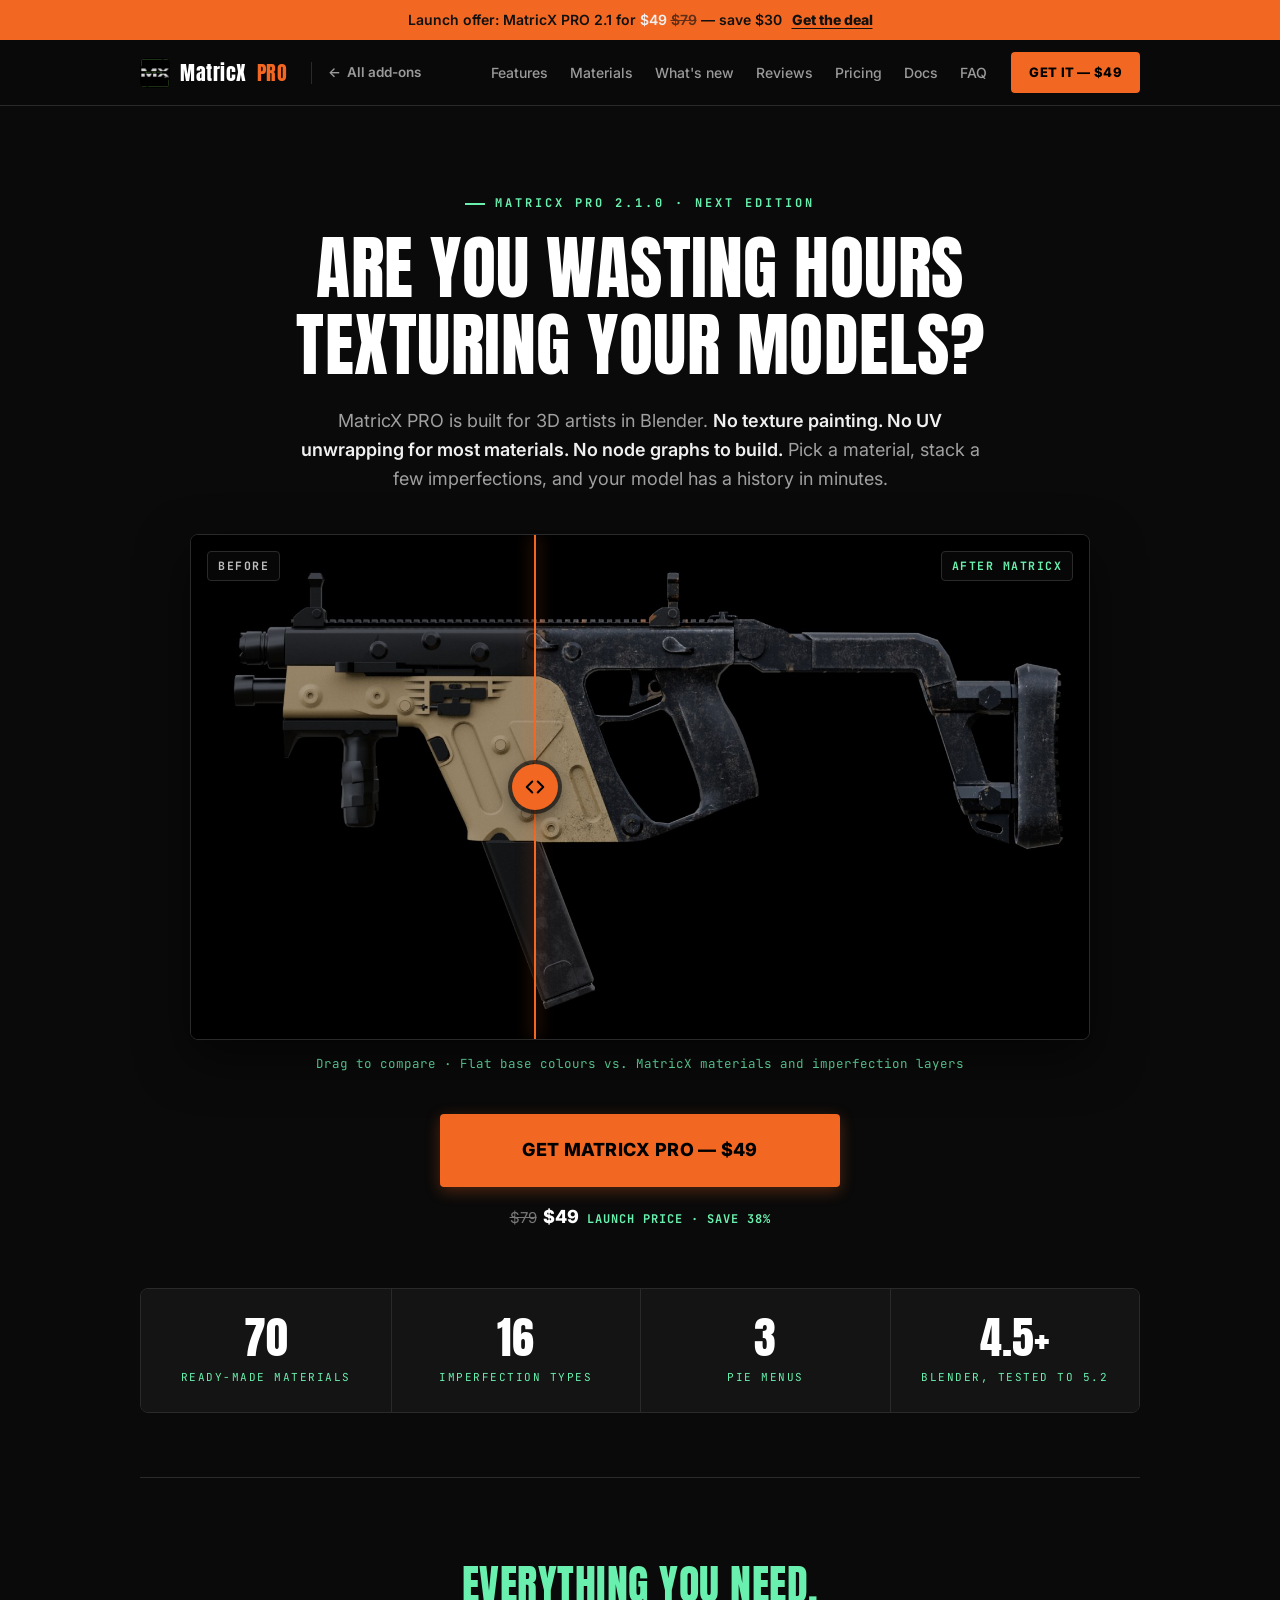
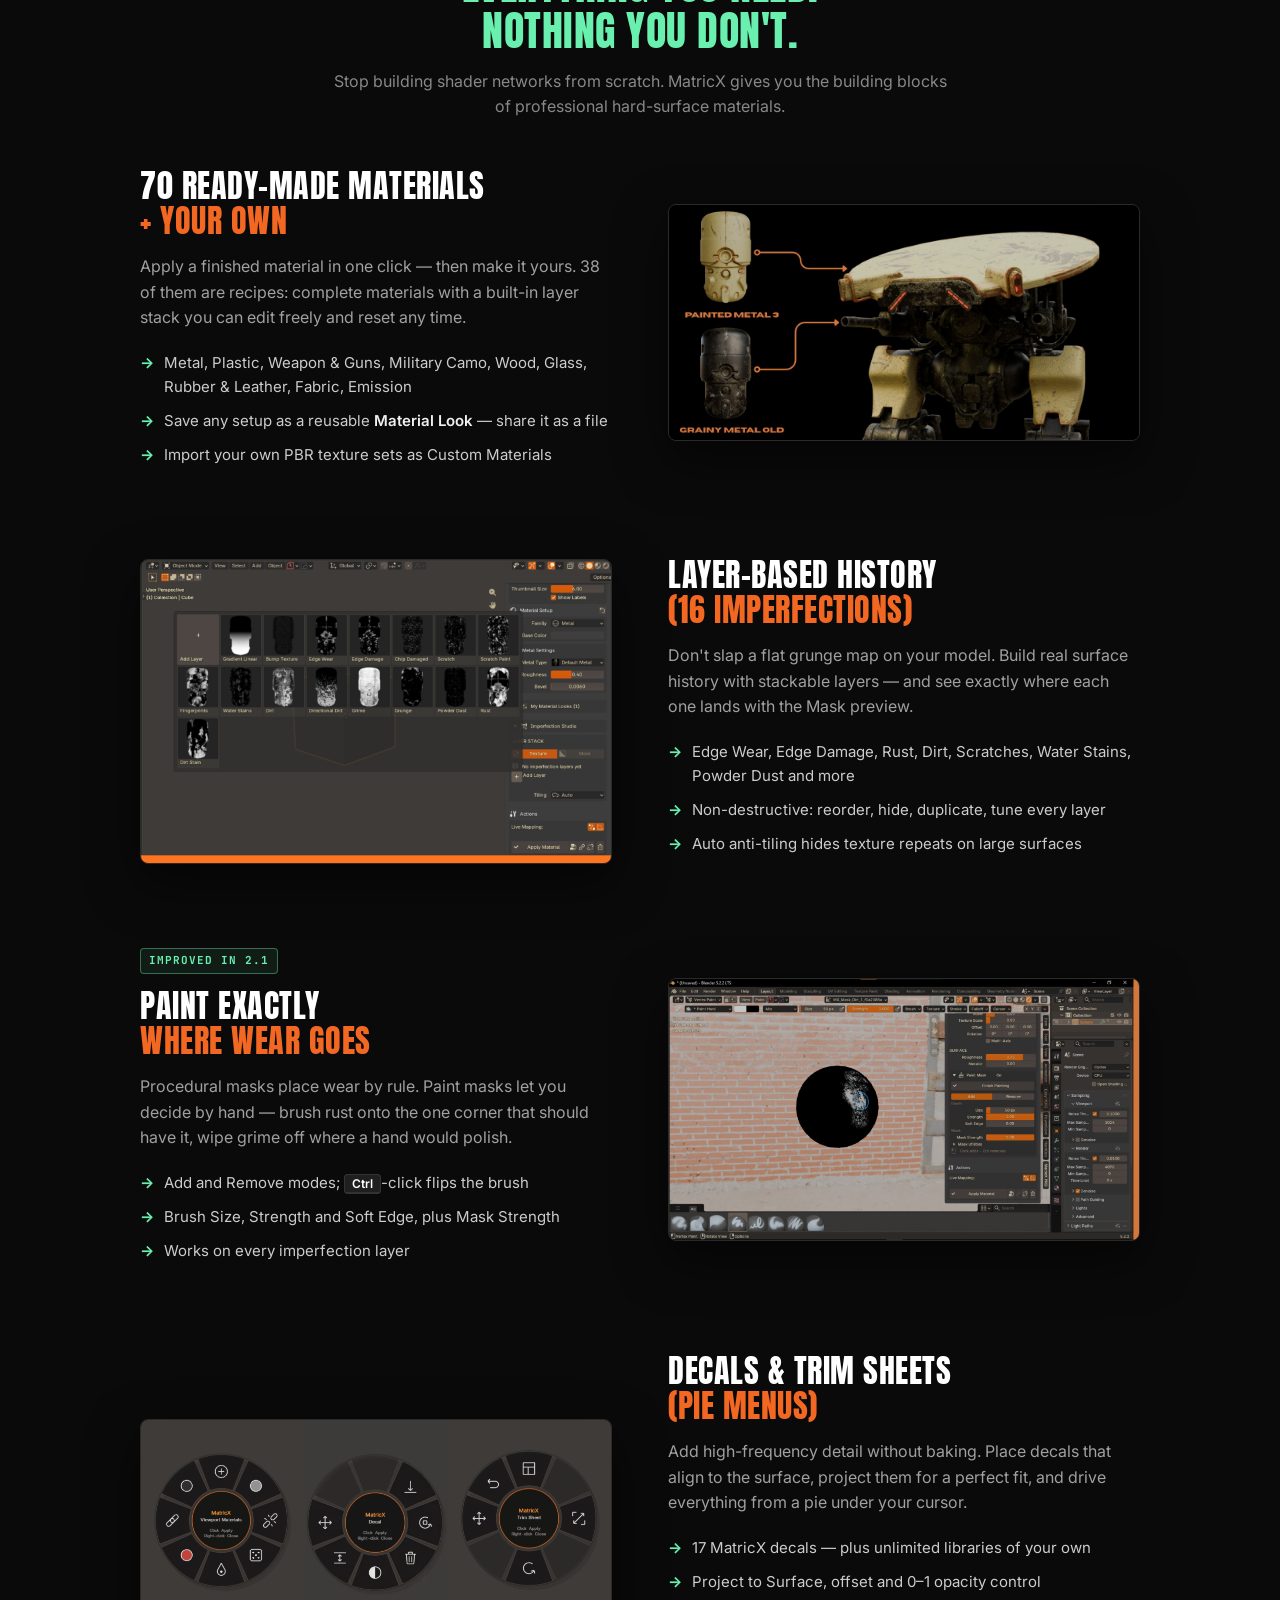
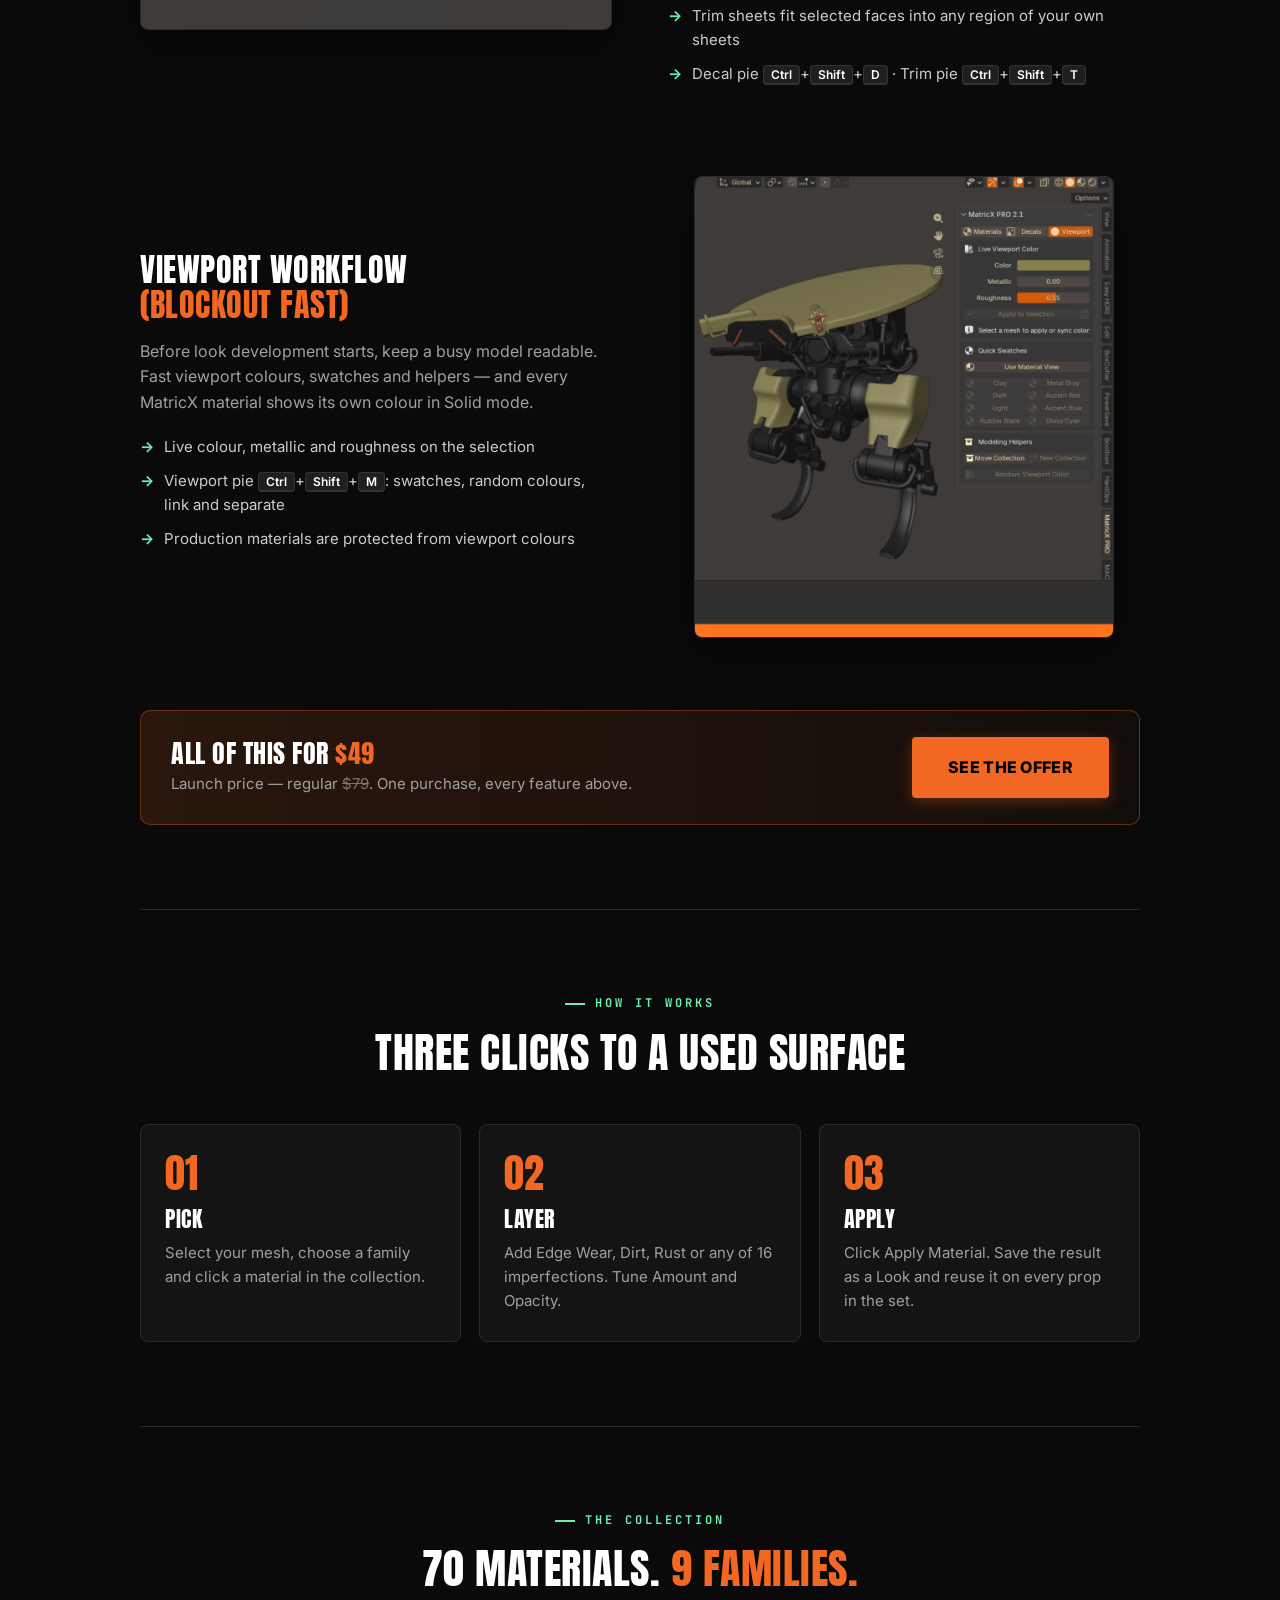
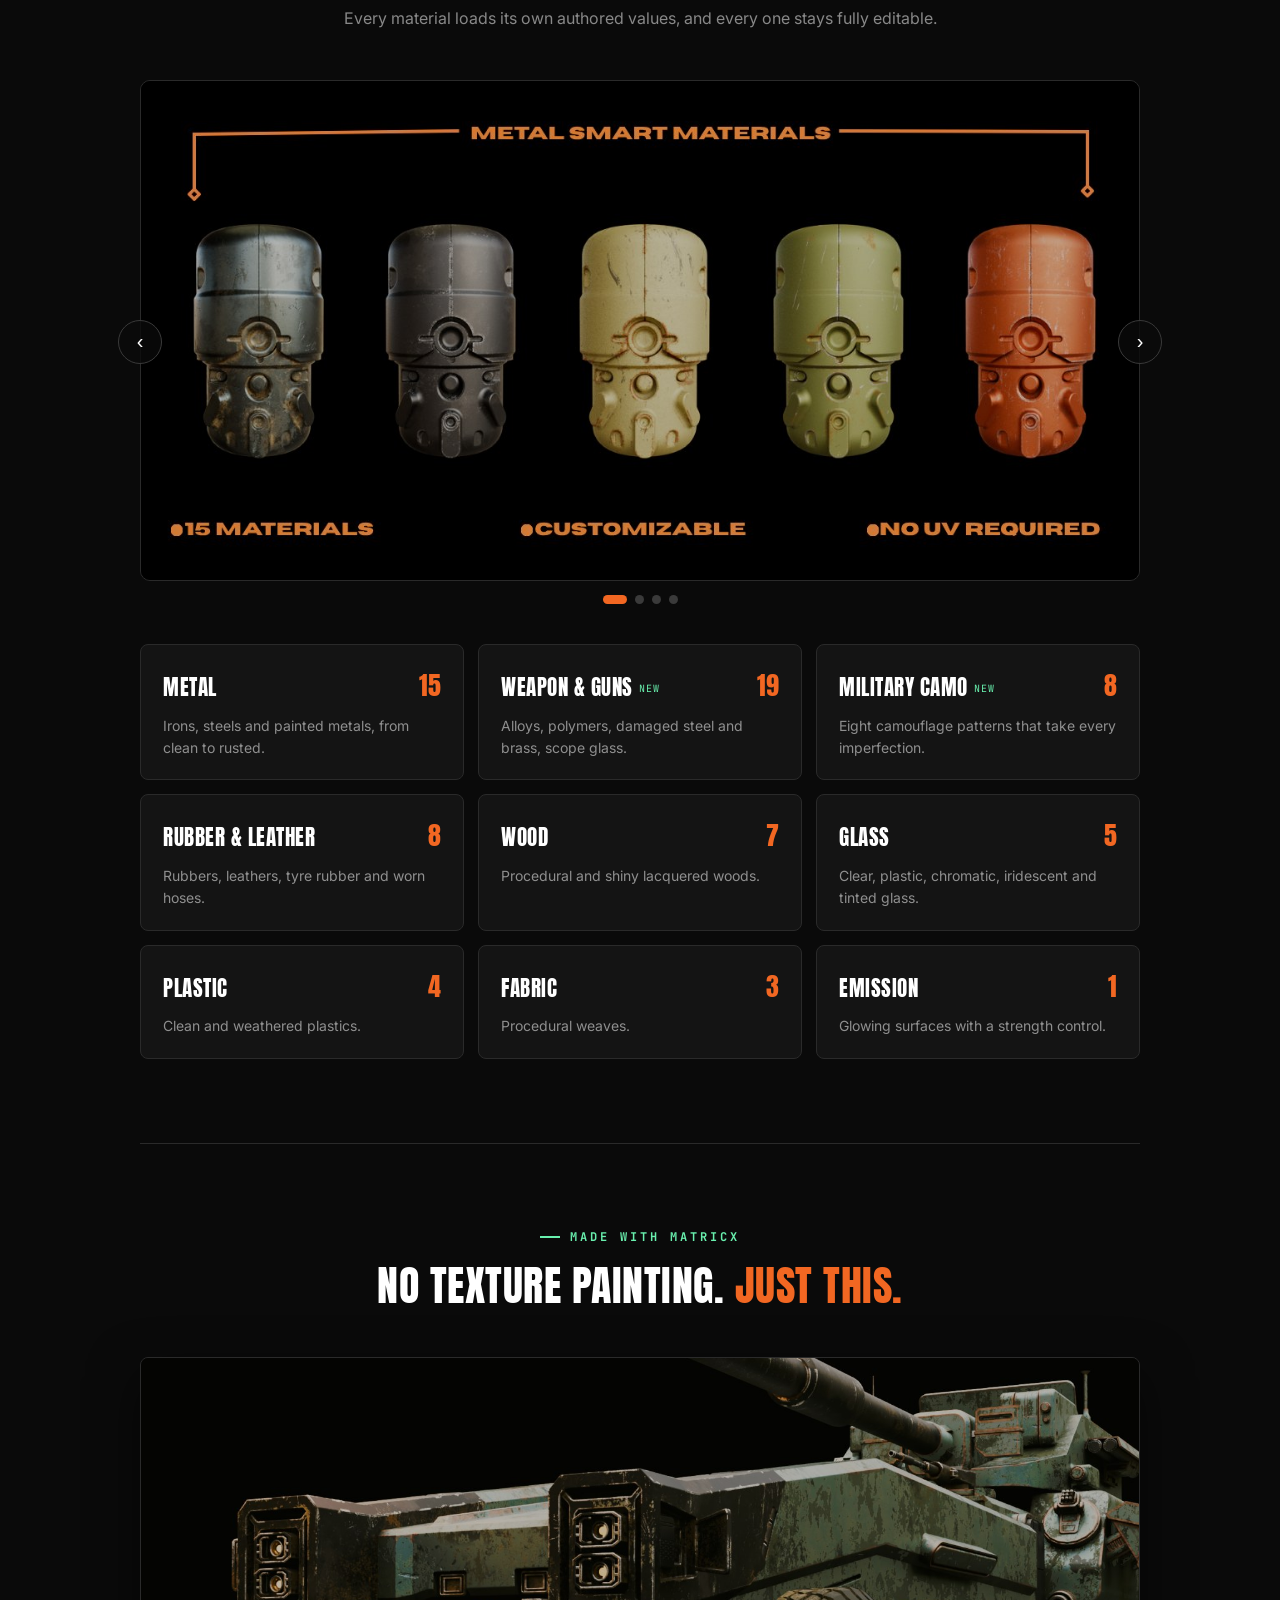
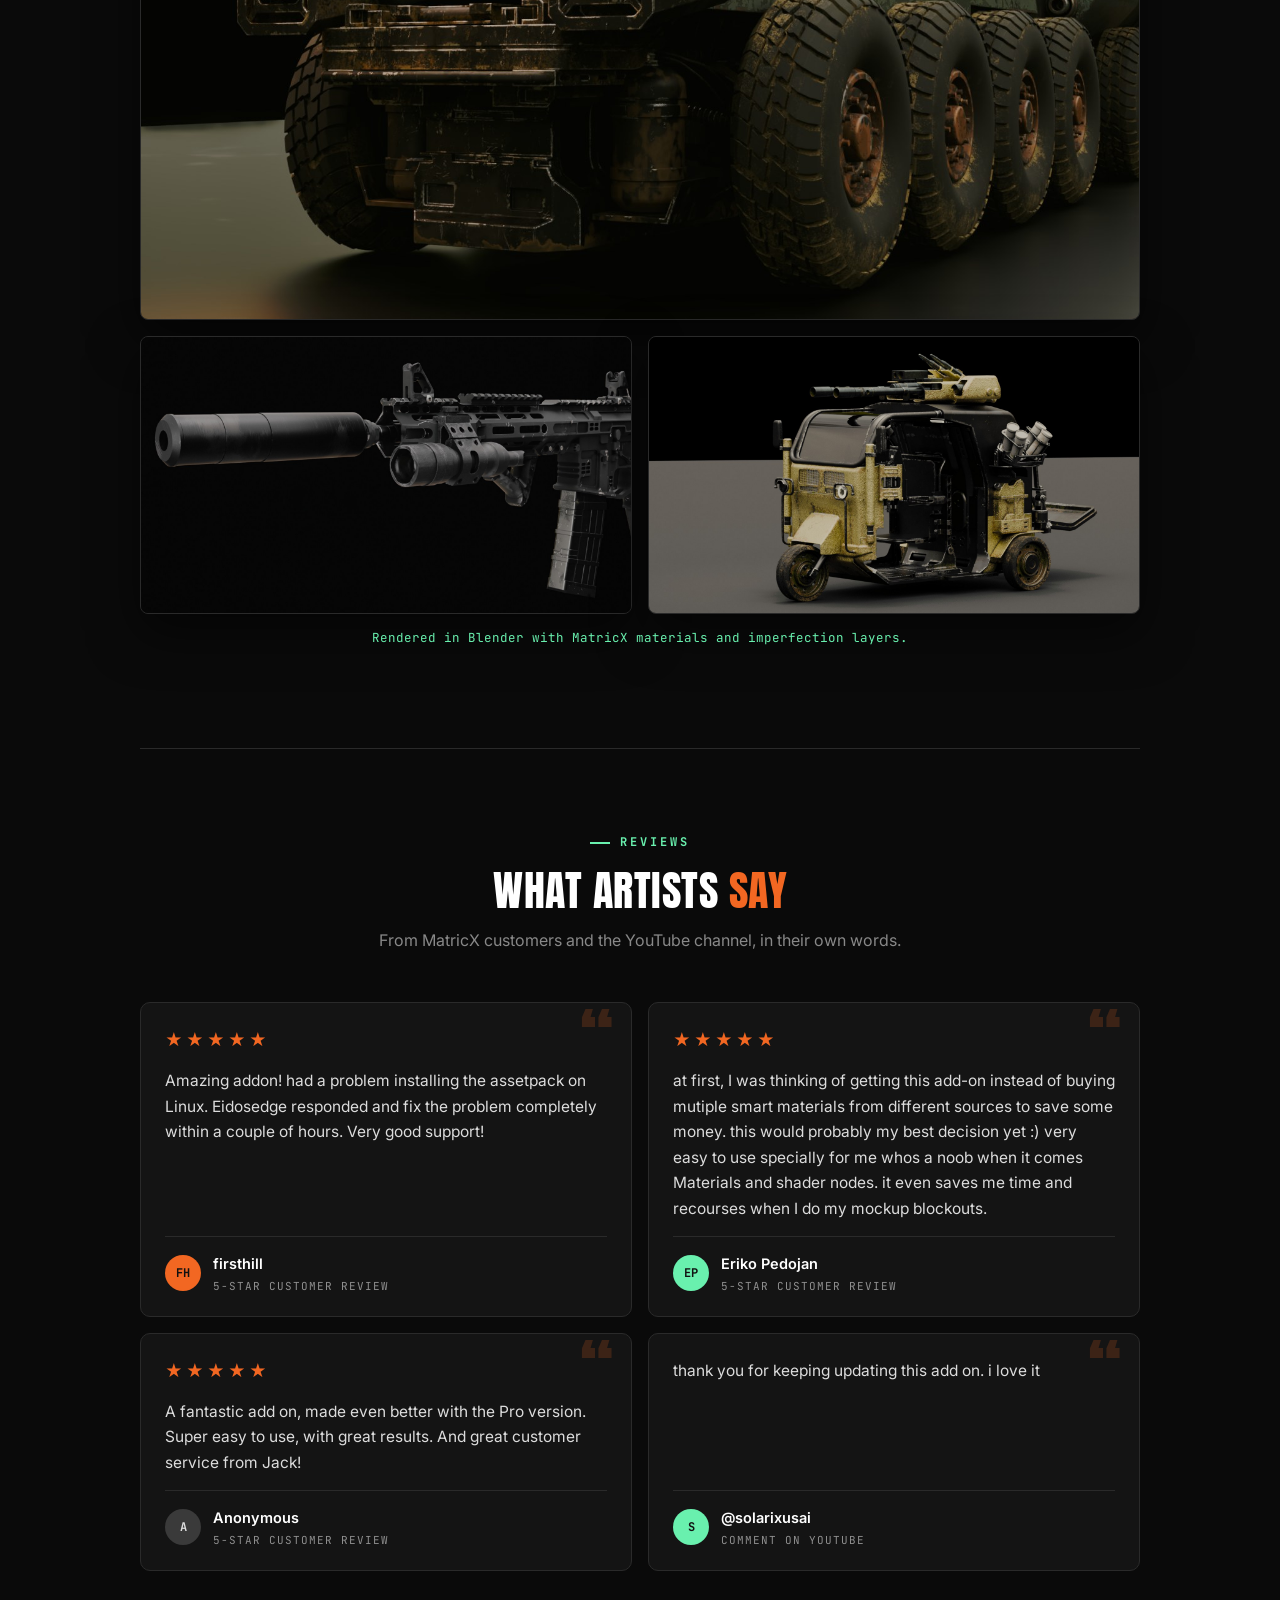
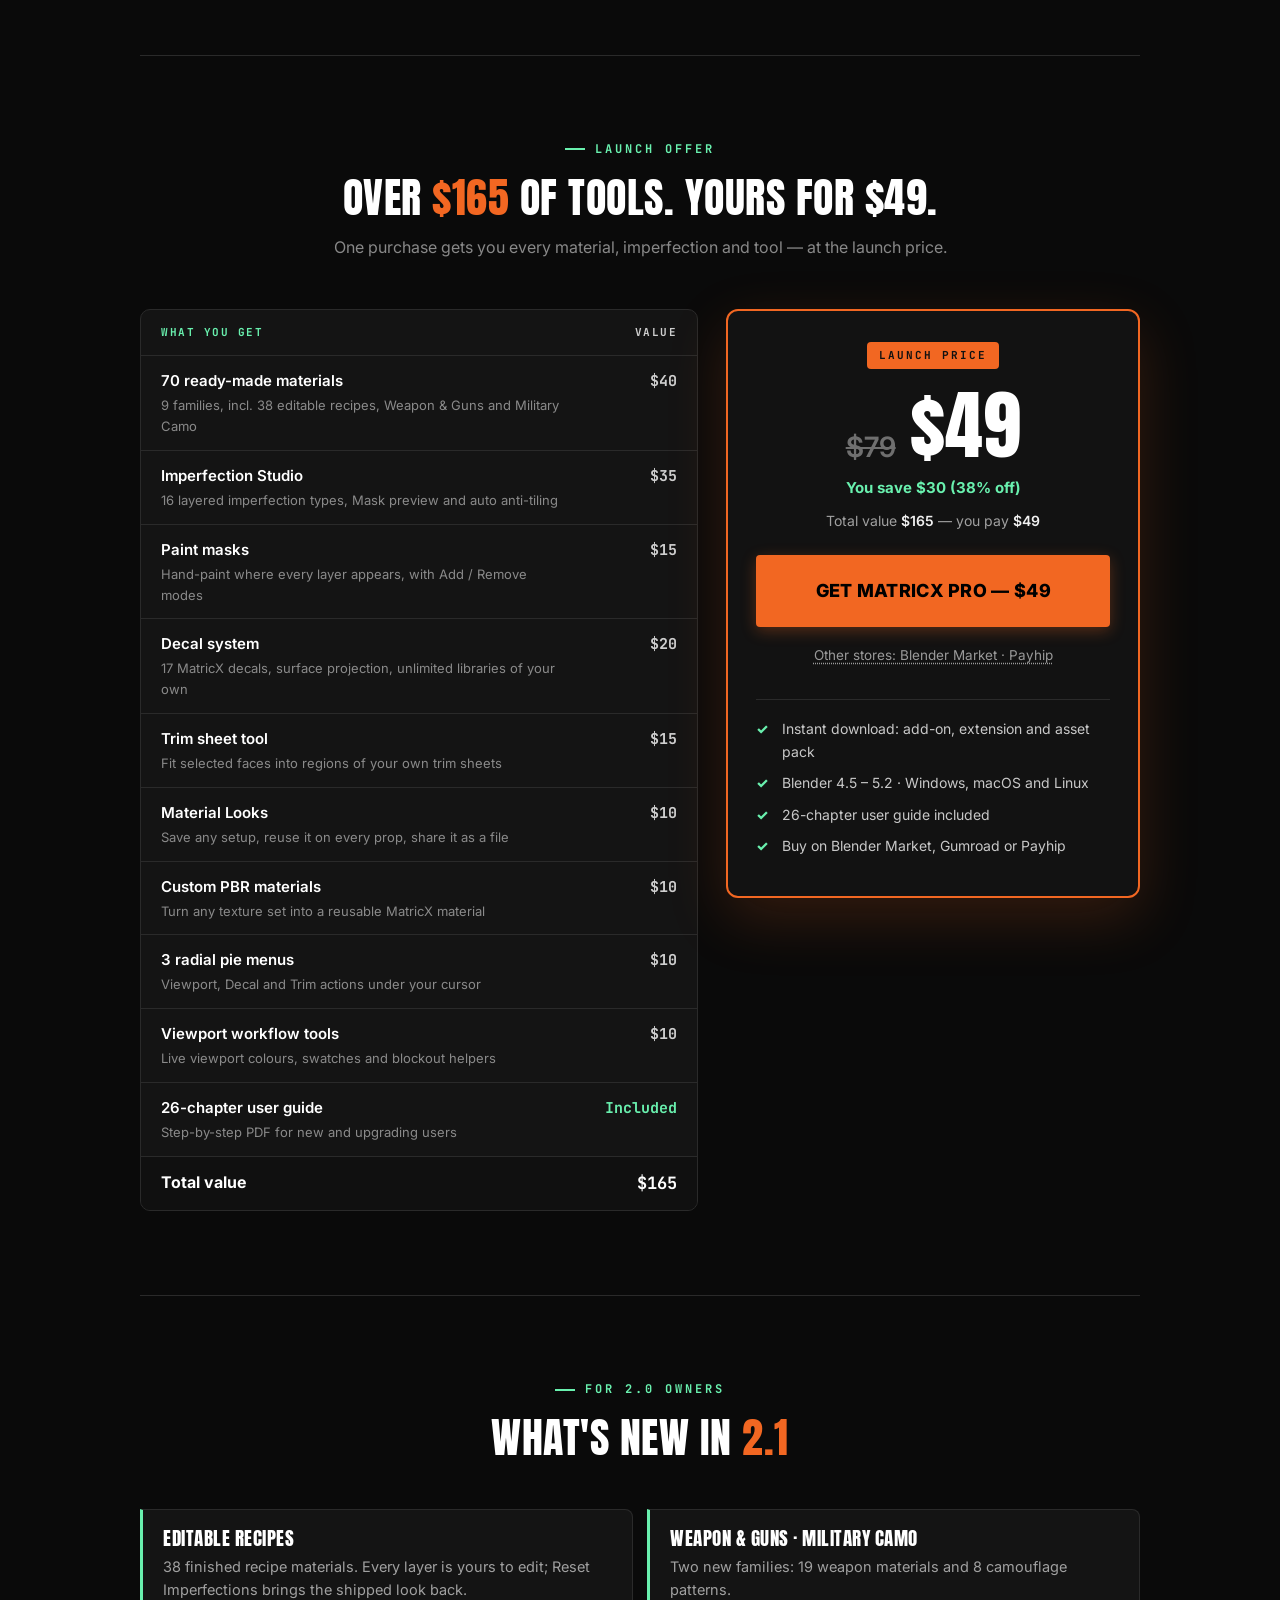
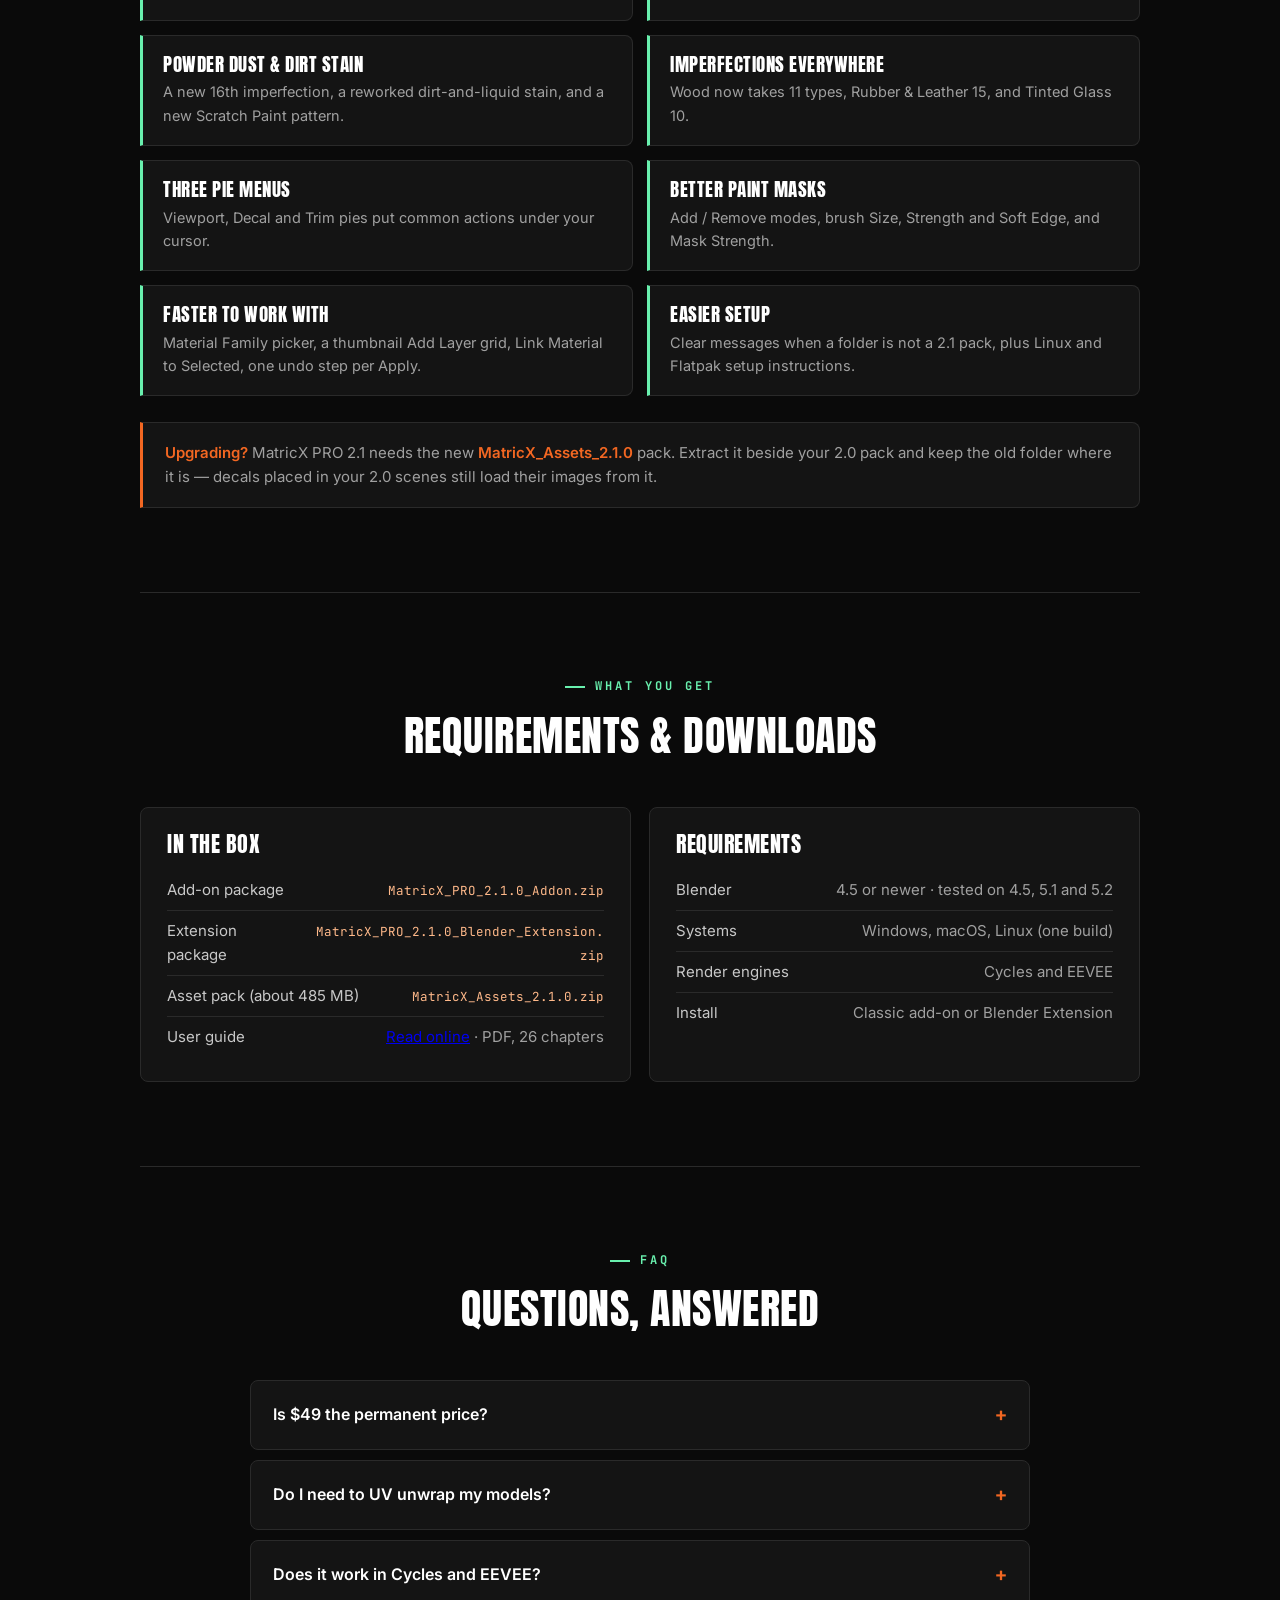
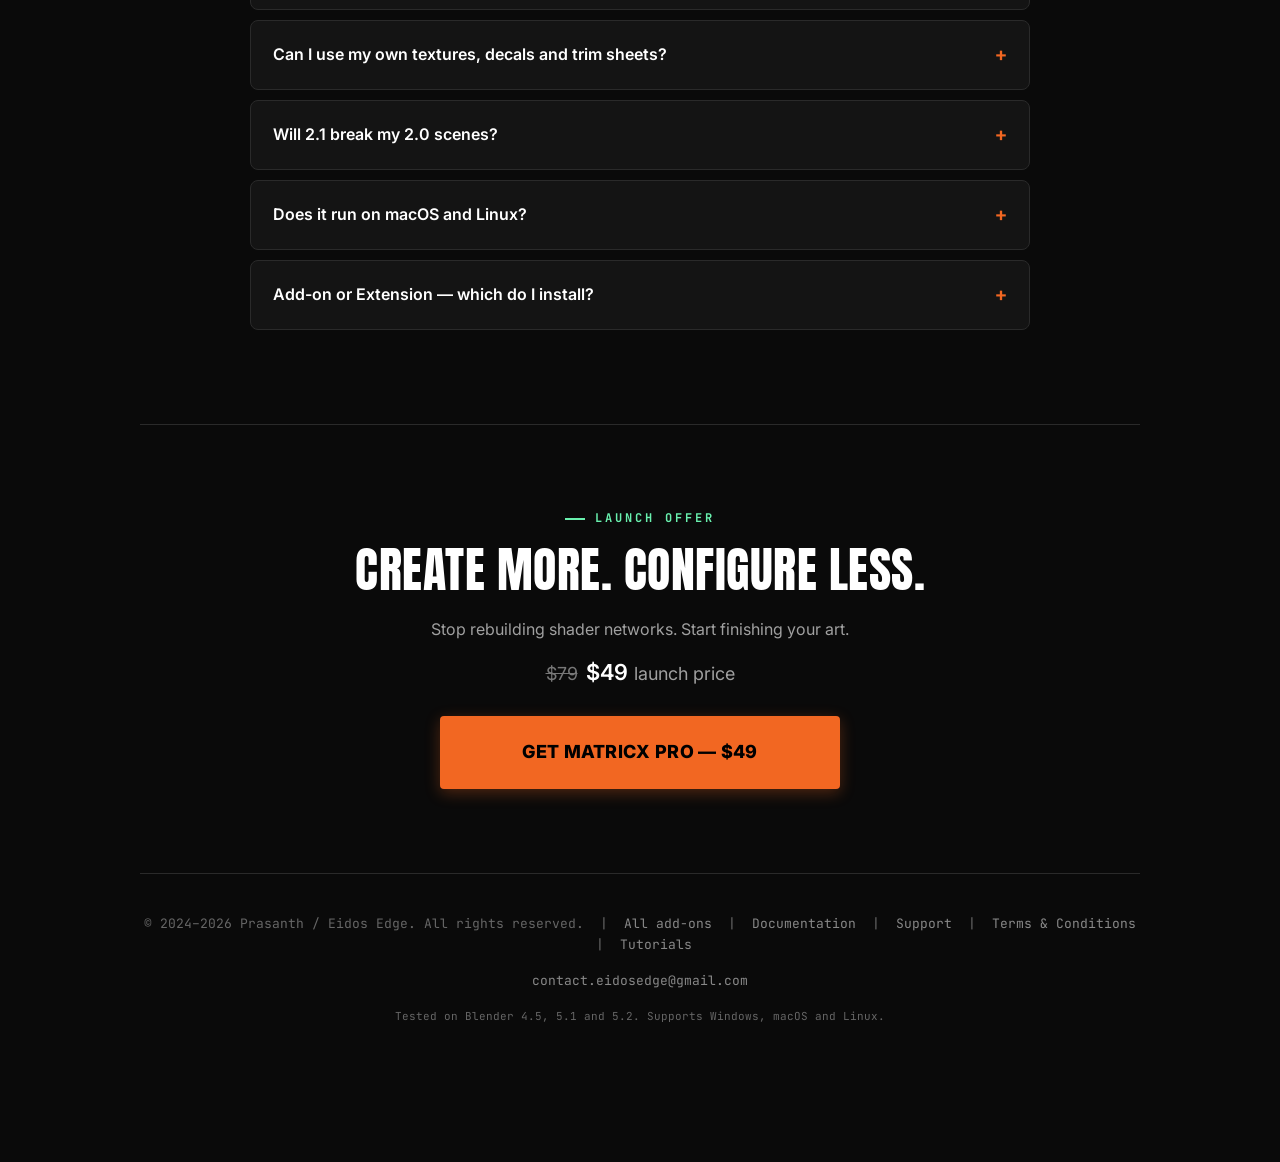
==== index.html @ 01121b46 "Buy buttons: Gumroad by default; Blender Market inside the Superhive listing; 'Other stores' link op" ====
<!DOCTYPE html>
<html lang="en">
<head>
<meta charset="UTF-8">
<meta name="viewport" content="width=device-width, initial-scale=1.0">
<title>MatricX PRO 2.1 — Stop Wasting Time Texturing</title>
<meta name="description" content="MatricX PRO for Blender: 70 ready-made materials, 16 layered imperfection types, paint masks, decals and trim sheets. Click, customise, finish.">
<meta property="og:title" content="MatricX PRO 2.1 — Stop Wasting Time Texturing">
<meta property="og:description" content="70 ready-made materials and 16 layered imperfections for Blender 4.5–5.2.">
<meta property="og:image" content="https://jack-hardsurface.github.io/MatricX-Pro-Page/assets/pro-thumbnail.jpg?v=1">
<meta name="twitter:card" content="summary_large_image">
<link rel="icon" href="assets/logo.png">
<link rel="preconnect" href="https://fonts.googleapis.com">
<link rel="preconnect" href="https://fonts.gstatic.com" crossorigin>
<link href="https://fonts.googleapis.com/css2?family=Anton&family=Inter:wght@400;500;600;700;800&family=JetBrains+Mono:wght@500;700&display=swap" rel="stylesheet">
<style>
:root {
  --bg: #0a0a0a;
  --panel: #141414;
  --panel-hover: #1a1a1a;
  --line: #2a2a2a;
  --text: #d1d1d1;
  --muted: #a0a0a0;
  --head: #ffffff;
  --orange: #f26722;
  --orange-hover: #ff8a4c;
  --green: #69f0ae;
}

* { box-sizing: border-box; margin: 0; padding: 0; }
html { scroll-behavior: smooth; }
body {
  background: var(--bg);
  color: var(--text);
  font-family: 'Inter', -apple-system, sans-serif;
  font-size: 16px;
  line-height: 1.6;
  overflow-x: hidden;
}
img { display: block; max-width: 100%; height: auto; }
.page { max-width: 1040px; margin: 0 auto; padding: 0 20px 80px; }
b, strong { color: #f0f0f0; font-weight: 600; }

/* Typography */
h1, h2, h3 { font-family: 'Anton', Impact, sans-serif; font-weight: 400; text-transform: uppercase; color: var(--head); letter-spacing: 0.5px; line-height: 1.1; }
p { margin-bottom: 16px; }
.kicker {
  color: var(--green); font-family: 'JetBrains Mono', monospace; font-size: 12px;
  font-weight: 700; letter-spacing: 3px; text-transform: uppercase; margin-bottom: 16px;
  display: flex; align-items: center; gap: 10px; flex-wrap: wrap;
}
.kicker::before { content: ""; display: block; width: 20px; height: 2px; background: var(--green); }
.kicker.center { justify-content: center; }
.green-text { color: var(--green); }
.orange-text { color: var(--orange); }
.section-head { text-align: center; margin-bottom: 48px; }
.section-head h2 { font-size: clamp(30px, 4.4vw, 42px); margin-bottom: 14px; }
.section-head p { color: #888; max-width: 620px; margin: 0 auto; }
section { padding: 84px 0; border-top: 1px solid var(--line); }
section.hero { border-top: none; }

/* Top bar */
.topbar {
  position: sticky; top: 0; z-index: 10;
  background: rgba(10,10,10,.86); backdrop-filter: blur(10px);
  border-bottom: 1px solid var(--line);
}
.topbar-inner { max-width: 1040px; margin: 0 auto; padding: 12px 20px; display: flex; align-items: center; gap: 24px; }
.brand { display: flex; align-items: center; gap: 10px; color: var(--head); text-decoration: none; font-family: 'Anton', Impact, sans-serif; font-size: 20px; letter-spacing: .5px; }
.brand img { width: 30px; height: 30px; border-radius: 6px; }
.brand span { color: var(--orange); }
.nav { display: flex; gap: 22px; margin-left: auto; }
.nav a { color: #9a9a9a; text-decoration: none; font-size: 14px; font-weight: 500; }
.nav a:hover { color: var(--head); }

/* Buttons */
.btn {
  display: inline-flex; justify-content: center; align-items: center; gap: 10px;
  background: var(--orange); color: #000;
  font-weight: 800; font-size: 16px; text-transform: uppercase; letter-spacing: .3px;
  padding: 18px 36px; border-radius: 4px; text-decoration: none;
  transition: all 0.2s ease; border: none; cursor: pointer;
  box-shadow: 0 4px 15px rgba(242, 103, 34, 0.3);
}
.btn:hover { background: var(--orange-hover); transform: translateY(-2px); box-shadow: 0 6px 20px rgba(242, 103, 34, 0.4); }
.btn:focus-visible, .btn-ghost:focus-visible, .nav a:focus-visible { outline: 2px solid var(--green); outline-offset: 3px; }
.btn-large { font-size: 18px; padding: 22px 48px; width: 100%; max-width: 400px; }
.btn-small { font-size: 13px; padding: 10px 18px; box-shadow: none; }
.btn-ghost {
  display: inline-flex; align-items: center; justify-content: center;
  color: var(--head); text-decoration: none; font-weight: 600; font-size: 15px;
  padding: 16px 28px; border: 1px solid #3a3a3a; border-radius: 4px; transition: border-color .2s, color .2s;
}
.btn-ghost:hover { border-color: var(--green); color: var(--green); }
.cta-row { display: flex; gap: 14px; justify-content: center; flex-wrap: wrap; align-items: center; }

/* Media frames (screenshots and renders) */
.frame {
  border: 1px solid var(--line); border-radius: 8px; overflow: hidden; background: #111;
  box-shadow: 0 18px 50px rgba(0,0,0,.55);
}
.frame img { width: 100%; }
.caption { font-family: 'JetBrains Mono', monospace; font-size: 12.5px; color: var(--green); text-align: center; margin-top: 14px; }

/* Launch offer bar */
.offerbar { background: var(--orange); color: #111; text-align: center; font-size: 14px; font-weight: 600; padding: 9px 16px; }
.offerbar a { color: #111; font-weight: 800; text-decoration: underline; text-underline-offset: 3px; margin-left: 6px; }
.offerbar s { opacity: .65; }
.offerbar .cd { font-family: 'JetBrains Mono', monospace; font-weight: 700; margin-left: 8px; }

/* Price line under hero CTA */
.price-line { margin-top: 16px; font-size: 15px; color: var(--muted); }
.price-line s { color: #777; margin-right: 6px; }
.price-line .now { color: var(--head); font-weight: 800; font-size: 18px; margin-right: 8px; }
.price-line .off { color: var(--green); font-family: 'JetBrains Mono', monospace; font-size: 12px; font-weight: 700; letter-spacing: 1px; }

/* Mid-page buy band */
.buy-band { margin-top: 72px; display: flex; align-items: center; justify-content: space-between; gap: 24px; flex-wrap: wrap;
  background: linear-gradient(90deg, rgba(242,103,34,.14), rgba(242,103,34,.04)); border: 1px solid rgba(242,103,34,.35);
  border-radius: 10px; padding: 26px 30px; }
.buy-band h3 { font-size: 26px; }
.buy-band p { margin: 4px 0 0; color: var(--muted); font-size: 15px; }
.buy-band s { color: #777; }

/* Offer: value table + price card */
.offer-grid { display: grid; grid-template-columns: minmax(0, 1.35fr) minmax(0, 1fr); gap: 28px; align-items: start; }
.value-table { background: var(--panel); border: 1px solid var(--line); border-radius: 10px; overflow: hidden; }
.value-table table { width: 100%; border-collapse: collapse; }
.value-table th { text-align: left; font-family: 'JetBrains Mono', monospace; font-size: 11px; letter-spacing: 1.5px; text-transform: uppercase;
  color: var(--green); padding: 14px 20px; border-bottom: 1px solid var(--line); font-weight: 700; }
.value-table td { padding: 13px 20px; border-bottom: 1px solid var(--line); vertical-align: top; font-size: 15px; }
.value-table td b { display: block; color: var(--head); }
.value-table td span { display: block; font-size: 13px; color: #8a8a8a; margin-top: 2px; }
.value-table .worth { text-align: right; white-space: nowrap; font-family: 'JetBrains Mono', monospace; font-weight: 700; color: #cfcfcf; width: 90px; }
.value-table tfoot td { border-bottom: none; background: #101010; font-weight: 700; color: var(--head); font-size: 16px; }
.value-table tfoot .worth { color: var(--head); font-size: 17px; }
.value-table .incl { color: var(--green); }
.price-card { position: sticky; top: 90px; background: #121212; border: 2px solid var(--orange); border-radius: 12px; padding: 30px 28px; text-align: center;
  box-shadow: 0 20px 60px rgba(242,103,34,.18); }
.price-card .badge { display: inline-block; background: var(--orange); color: #111; font-family: 'JetBrains Mono', monospace; font-size: 11px; font-weight: 700;
  letter-spacing: 2px; padding: 5px 12px; border-radius: 4px; }
.price-row { display: flex; align-items: baseline; justify-content: center; gap: 14px; margin: 18px 0 6px; }
.price-row .was { font-size: 28px; color: #6f6f6f; text-decoration: line-through; font-weight: 600; }
.price-row .now { font-family: 'Anton', Impact, sans-serif; font-size: 76px; color: var(--head); line-height: 1; }
.price-card .save { color: var(--green); font-weight: 700; font-size: 15px; }
.price-card .vs { color: var(--muted); font-size: 14px; margin: 10px 0 22px; }
.price-card .btn-large { max-width: none; }
.price-card .cd-box { margin-top: 14px; font-size: 13px; color: var(--muted); }
.price-card .cd-box b { font-family: 'JetBrains Mono', monospace; color: var(--orange); }
.trust { list-style: none; margin-top: 22px; text-align: left; border-top: 1px solid var(--line); padding-top: 18px; }
.trust li { position: relative; padding-left: 26px; font-size: 14px; color: #c8c8c8; margin-bottom: 9px; }
.trust li::before { content: "\2713"; position: absolute; left: 0; color: var(--green); font-weight: 800; }

/* Final close */
.final-price { margin: 6px 0 26px; font-size: 18px; color: var(--muted); }
.final-price s { color: #777; margin-right: 8px; }
.final-price b { color: var(--head); font-size: 22px; margin-right: 6px; }

/* Mobile buy bar */
.buybar { display: none; }
@media (max-width: 860px) {
  .offer-grid { grid-template-columns: 1fr; }
  .price-card { position: static; order: -1; }
  .buy-band { padding: 22px; }
  .buybar { display: flex; position: fixed; left: 0; right: 0; bottom: 0; z-index: 20; align-items: center; justify-content: space-between; gap: 12px;
    padding: 10px 14px calc(10px + env(safe-area-inset-bottom)); background: rgba(10,10,10,.94); backdrop-filter: blur(8px);
    border-top: 1px solid var(--line); transform: translateY(110%); transition: transform .25s ease; }
  .buybar.show { transform: none; }
  .buybar .p { font-size: 14px; color: var(--muted); }
  .buybar .p s { color: #777; }
  .buybar .p b { color: var(--head); font-size: 20px; margin: 0 4px; }
  body { padding-bottom: 72px; }
}

/* Family banner carousel */
.carousel { position: relative; margin-bottom: 40px; }
.carousel-track { display: flex; overflow-x: auto; scroll-snap-type: x mandatory; scroll-behavior: smooth;
  border-radius: 10px; border: 1px solid var(--line); scrollbar-width: none; background: #000; }
.carousel-track::-webkit-scrollbar { display: none; }
.carousel-track img { flex: 0 0 100%; width: 100%; scroll-snap-align: center; aspect-ratio: 2 / 1; object-fit: cover; }
.carousel-btn { position: absolute; top: 50%; transform: translateY(-50%); width: 44px; height: 44px; border-radius: 50%;
  border: 1px solid #3a3a3a; background: rgba(10,10,10,.8); color: var(--head); font-size: 20px; cursor: pointer;
  display: flex; align-items: center; justify-content: center; transition: border-color .2s, color .2s; }
.carousel-btn:hover { border-color: var(--orange); color: var(--orange); }
.carousel-btn:focus-visible { outline: 2px solid var(--green); outline-offset: 3px; }
.carousel-btn.prev { left: -22px; }
.carousel-btn.next { right: -22px; }
.carousel-dots { display: flex; justify-content: center; gap: 8px; margin-top: 14px; }
.carousel-dots button { width: 9px; height: 9px; border-radius: 50%; border: none; background: #3a3a3a; cursor: pointer; padding: 0; }
.carousel-dots button[aria-current="true"] { background: var(--orange); width: 24px; border-radius: 5px; }

/* Showcase gallery */
.gallery { display: grid; grid-template-columns: 1fr 1fr; gap: 16px; }
.gallery .wide { grid-column: 1 / -1; }

@media (max-width: 860px) {
  .carousel-btn { display: none; }
  .gallery { grid-template-columns: 1fr; }
}

/* Store picker */
.stores-dialog { margin: auto; border: 1px solid var(--line); border-radius: 14px; background: #111; color: var(--text);
  padding: 0; width: min(760px, calc(100vw - 32px)); max-height: calc(100vh - 32px); box-shadow: 0 30px 90px rgba(0,0,0,.7); }
.stores-dialog::backdrop { background: rgba(0,0,0,.72); backdrop-filter: blur(4px); }
.stores-inner { padding: 30px 30px 26px; position: relative; }
.stores-close { position: absolute; top: 14px; right: 14px; width: 36px; height: 36px; border-radius: 50%; border: 1px solid #333;
  background: transparent; color: #aaa; font-size: 20px; cursor: pointer; line-height: 1; }
.stores-close:hover { color: var(--head); border-color: var(--orange); }
.stores-dialog h2 { font-size: 30px; margin: 6px 0 6px; }
.stores-dialog .sub { color: var(--muted); font-size: 15px; margin-bottom: 22px; }
.stores-dialog .sub b { color: var(--head); }
.store-list { display: grid; grid-template-columns: repeat(3, 1fr); gap: 12px; }
.store { display: flex; flex-direction: column; gap: 6px; text-decoration: none; background: var(--panel); border: 1px solid var(--line);
  border-radius: 10px; padding: 20px 18px; transition: border-color .2s, transform .2s, background .2s; }
.store:hover { border-color: var(--orange); background: var(--panel-hover); transform: translateY(-2px); }
.store:focus-visible { outline: 2px solid var(--green); outline-offset: 3px; }
.store .name { font-family: 'Anton', Impact, sans-serif; font-size: 22px; text-transform: uppercase; color: var(--head); letter-spacing: .5px; }
.store .note { font-size: 13.5px; color: #8f8f8f; flex: 1; }
.store .go { margin-top: 10px; font-weight: 800; font-size: 13px; text-transform: uppercase; color: var(--orange); letter-spacing: .3px; }
.stores-foot { margin-top: 18px; font-size: 13px; color: #777; text-align: center; }
@media (max-width: 640px) { .store-list { grid-template-columns: 1fr; } .stores-inner { padding: 26px 18px 20px; } .store { padding: 16px; } }
@media (prefers-reduced-motion: reduce) { .store { transition: none; } .store:hover { transform: none; } }

/* Before / after slider */
.ba { position: relative; aspect-ratio: 16 / 9; cursor: ew-resize; touch-action: pan-y; user-select: none; -webkit-user-select: none; }
.ba img { position: absolute; inset: 0; width: 100%; height: 100%; object-fit: cover; pointer-events: none; -webkit-user-drag: none; }
.ba-before { clip-path: inset(0 calc(100% - var(--pos)) 0 0); }
.ba-line {
  position: absolute; top: 0; bottom: 0; left: var(--pos); width: 2px; margin-left: -1px;
  background: var(--orange); box-shadow: 0 0 16px rgba(242,103,34,.75);
}
.ba-handle {
  position: absolute; top: 50%; left: var(--pos); width: 46px; height: 46px; margin: -23px 0 0 -23px;
  border-radius: 50%; background: var(--orange); color: #000;
  display: flex; align-items: center; justify-content: center;
  box-shadow: 0 0 0 4px rgba(10,10,10,.6), 0 6px 18px rgba(0,0,0,.55);
  transition: transform .15s ease;
}
.ba:hover .ba-handle, .ba.dragging .ba-handle { transform: scale(1.08); }
.ba-handle:focus-visible { outline: 2px solid var(--green); outline-offset: 4px; }
.ba-label {
  position: absolute; top: 16px; font-family: 'JetBrains Mono', monospace; font-size: 11.5px; font-weight: 700;
  letter-spacing: 1.5px; text-transform: uppercase; padding: 5px 10px; border-radius: 4px;
  background: rgba(10,10,10,.72); border: 1px solid var(--line); pointer-events: none; transition: opacity .2s;
}
.ba-label-before { left: 16px; color: #bdbdbd; }
.ba-label-after { right: 16px; color: var(--green); }
.ba[data-side="after"] .ba-label-before, .ba[data-side="before"] .ba-label-after { opacity: .25; }

/* Hero */
.hero { text-align: center; padding: 88px 0 64px; }
.hero h1 { font-size: clamp(32px, 6.4vw, 70px); max-width: 920px; margin: 0 auto 24px; overflow-wrap: break-word; }
.hero-sub { font-size: 18px; max-width: 680px; margin: 0 auto 40px; color: var(--muted); }
.hero-img-wrap { max-width: 900px; margin: 0 auto 40px; }

/* Stat strip */
.stats { display: grid; grid-template-columns: repeat(4, 1fr); border: 1px solid var(--line); border-radius: 8px; overflow: hidden; margin-top: 56px; }
.stat { padding: 26px 18px; text-align: center; background: var(--panel); }
.stat + .stat { border-left: 1px solid var(--line); }
.stat .num { font-family: 'Anton', Impact, sans-serif; font-size: 44px; color: var(--head); line-height: 1; }
.stat .lbl { font-family: 'JetBrains Mono', monospace; font-size: 11px; letter-spacing: 1.5px; color: var(--green); text-transform: uppercase; margin-top: 10px; }

/* Features */
.feature-grid { display: flex; flex-direction: column; gap: 80px; }
.feature-card { display: grid; grid-template-columns: 1fr 1fr; gap: 56px; align-items: center; }
.feature-card.flip .feature-media { order: -1; }
.feature-text .tag {
  display: inline-block; font-family: 'JetBrains Mono', monospace; font-size: 11px; font-weight: 700; letter-spacing: 1px;
  color: var(--green); border: 1px solid rgba(105,240,174,.4); background: rgba(105,240,174,.08);
  padding: 3px 8px; border-radius: 4px; margin-bottom: 14px;
}
.feature-text h3 { font-size: clamp(26px, 3vw, 32px); margin-bottom: 16px; }
.feature-text p { font-size: 16px; color: var(--muted); }
.feature-text ul { list-style: none; margin-top: 20px; }
.feature-text li { position: relative; padding-left: 24px; margin-bottom: 10px; font-size: 15px; color: #ccc; }
.feature-text li::before { content: "→"; position: absolute; left: 0; color: var(--green); font-weight: bold; }
.feature-media .frame.narrow { max-width: 420px; margin: 0 auto; }
kbd {
  font-family: 'Inter', sans-serif; font-size: 12px; font-weight: 600; color: var(--head);
  background: #1f1f1f; border: 1px solid #333; border-bottom-width: 2px; border-radius: 4px; padding: 1px 7px;
}

/* How it works */
.steps { display: grid; grid-template-columns: repeat(3, 1fr); gap: 18px; }
.step { background: var(--panel); border: 1px solid var(--line); border-radius: 8px; padding: 28px 24px; }
.step .n { font-family: 'Anton', Impact, sans-serif; font-size: 40px; color: var(--orange); line-height: 1; }
.step h3 { font-size: 22px; margin: 14px 0 10px; }
.step p { color: var(--muted); font-size: 15px; margin: 0; }

/* Families */
.families { display: grid; grid-template-columns: repeat(3, 1fr); gap: 14px; }
.family { background: var(--panel); border: 1px solid var(--line); border-radius: 8px; padding: 20px 22px; transition: border-color .2s, background .2s; }
.family:hover { border-color: #3a3a3a; background: var(--panel-hover); }
.family .top { display: flex; align-items: baseline; justify-content: space-between; gap: 10px; }
.family h3 { font-size: 21px; }
.family .count { font-family: 'Anton', Impact, sans-serif; font-size: 26px; color: var(--orange); }
.family p { color: #8f8f8f; font-size: 14px; margin: 8px 0 0; }
.family .new { font-family: 'JetBrains Mono', monospace; font-size: 10px; color: var(--green); letter-spacing: 1px; margin-left: 6px; vertical-align: middle; }

/* What's new */
.new-grid { display: grid; grid-template-columns: 1fr 1fr; gap: 14px; }
.new-item { background: var(--panel); border: 1px solid var(--line); border-left: 3px solid var(--green); border-radius: 0 8px 8px 0; padding: 18px 20px; }
.new-item h3 { font-size: 19px; margin-bottom: 6px; }
.new-item p { color: var(--muted); font-size: 14.5px; margin: 0; }
.upgrade-note {
  margin-top: 26px; background: var(--panel); border: 1px solid var(--line); border-left: 3px solid var(--orange);
  border-radius: 0 8px 8px 0; padding: 18px 22px; color: var(--muted); font-size: 15px;
}
.upgrade-note b { color: var(--orange); }

/* Showcase */
.showcase .frame { max-width: 1000px; margin: 0 auto; }

/* Specs */
.specs { display: grid; grid-template-columns: 1fr 1fr; gap: 18px; }
.spec { background: var(--panel); border: 1px solid var(--line); border-radius: 8px; padding: 24px 26px; }
.spec h3 { font-size: 22px; margin-bottom: 14px; }
.spec ul { list-style: none; }
.spec li { padding: 8px 0; border-bottom: 1px solid var(--line); font-size: 15px; color: #c8c8c8; display: flex; justify-content: space-between; gap: 16px; }
.spec li:last-child { border-bottom: none; }
.spec li span:last-child { color: var(--muted); text-align: right; }
.spec code { font-family: 'JetBrains Mono', monospace; font-size: 12.5px; color: #ffb98a; overflow-wrap: anywhere; }

/* FAQ */
.faq { max-width: 780px; margin: 0 auto; }
.faq details { border: 1px solid var(--line); border-radius: 8px; background: var(--panel); margin-bottom: 10px; }
.faq summary {
  cursor: pointer; list-style: none; padding: 18px 22px; font-weight: 600; color: var(--head); font-size: 16px;
  display: flex; justify-content: space-between; align-items: center; gap: 16px;
}
.faq summary::-webkit-details-marker { display: none; }
.faq summary::after { content: "+"; font-family: 'JetBrains Mono', monospace; color: var(--orange); font-size: 20px; transition: transform .2s; }
.faq details[open] summary::after { transform: rotate(45deg); }
.faq summary:focus-visible { outline: 2px solid var(--green); outline-offset: -2px; border-radius: 8px; }
.faq .answer { padding: 0 22px 20px; color: var(--muted); font-size: 15px; }
.faq .answer p:last-child { margin-bottom: 0; }

/* Final CTA */
.final-cta { text-align: center; }
.final-cta h2 { font-size: clamp(34px, 5vw, 48px); margin-bottom: 20px; }

/* Reviews */
.reviews { display: grid; grid-template-columns: repeat(2, minmax(0, 1fr)); gap: 16px; }
.review { display: flex; flex-direction: column; gap: 14px; margin: 0; background: var(--panel); border: 1px solid var(--line);
  border-radius: 10px; padding: 24px 24px 20px; position: relative; }
.review::before { content: "\201C"; position: absolute; top: 2px; right: 18px; font-family: 'Anton', Impact, sans-serif; font-size: 72px;
  line-height: 1; color: rgba(242,103,34,.18); }
.review .stars { color: var(--orange); font-size: 17px; letter-spacing: 3px; }
.review blockquote { margin: 0; color: #dcdcdc; font-size: 15.5px; line-height: 1.65; flex: 1; }
.review figcaption { display: flex; align-items: center; gap: 12px; border-top: 1px solid var(--line); padding-top: 14px; }
.review .avatar { flex: 0 0 auto; width: 36px; height: 36px; border-radius: 50%; display: flex; align-items: center; justify-content: center;
  font-family: 'JetBrains Mono', monospace; font-size: 12px; font-weight: 700; color: #111; background: var(--orange); }
.review .avatar.alt { background: var(--green); }
.review .avatar.dim { background: #3a3a3a; color: #ddd; }
.review .who { color: var(--head); font-weight: 600; font-size: 14.5px; line-height: 1.3; }
.review .src { display: block; font-family: 'JetBrains Mono', monospace; font-size: 11px; letter-spacing: 1px; color: #8f8f8f; text-transform: uppercase; margin-top: 2px; }
@media (max-width: 860px) { .reviews { grid-template-columns: 1fr; } }

/* Footer */
footer {
  text-align: center; padding: 40px 0; border-top: 1px solid var(--line);
  font-size: 13px; color: #666; font-family: 'JetBrains Mono', monospace;
}
footer a { color: #888; text-decoration: none; transition: color 0.2s; }
footer a:hover { color: var(--orange); }

@media (max-width: 860px) {
  .nav { display: none; }
  .feature-card { grid-template-columns: 1fr; gap: 24px; }
  .feature-card.flip .feature-media { order: 0; }
  .feature-grid { gap: 64px; }
  .steps, .families, .new-grid, .specs { grid-template-columns: 1fr; }
  .stats { grid-template-columns: repeat(2, 1fr); }
  .stat:nth-child(3) { border-left: none; }
  .stat:nth-child(n+3) { border-top: 1px solid var(--line); }
  .hero { padding: 56px 0 40px; }
  .hero-sub { font-size: 16.5px; }
  .spec li { flex-direction: column; gap: 2px; }
  .spec li span:last-child { text-align: left; }
  .btn-large { padding: 20px 24px; font-size: 16px; }
  .stat .num { font-size: 38px; }
  section { padding: 64px 0; }
}
@media (prefers-reduced-motion: reduce) {
  html { scroll-behavior: auto; }
  .btn, .btn-ghost, .family, .faq summary::after { transition: none; }
  .btn:hover { transform: none; }
}

/* Way back to the Eidos Edge home page, visible on every screen size */
.home-link { display: inline-flex; align-items: center; gap: 6px; color: #9a9a9a; text-decoration: none; font-size: 13.5px; font-weight: 600;
  border-left: 1px solid var(--line); padding-left: 16px; white-space: nowrap; transition: color .2s; }
.home-link:hover { color: var(--orange); }
.home-link:focus-visible { outline: 2px solid var(--green); outline-offset: 3px; }
.home-link .short { display: none; }
@media (max-width: 520px) { .home-link .long { display: none; } .home-link .short { display: inline; } .topbar-inner { gap: 14px; } }
@media (max-width: 860px) { .topbar-inner > .btn { margin-left: auto; } }

/* Small link to the other stores (store picker); hidden inside a store listing */
.other-stores { display: inline-flex; align-items: center; min-height: 44px; margin-top: 6px; font-size: 13.5px; color: #9a9a9a;
  text-decoration: underline; text-decoration-style: dotted; text-underline-offset: 3px; }
.other-stores:hover { color: var(--head); }
.other-stores[hidden] { display: none; }
</style>
</head>
<body>

<div class="offerbar" role="note">
  Launch offer: MatricX PRO 2.1 for <b>$49</b> <s>$79</s> &mdash; save $30<span class="cd" data-countdown hidden></span>
  <a href="#pricing">Get the deal</a>
</div>

<header class="topbar">
  <div class="topbar-inner">
    <a class="brand" href="#top"><img src="assets/logo.png" alt=""> MatricX <span>PRO</span></a>
    <a class="home-link" href="https://jack-hardsurface.github.io/" data-home><span aria-hidden="true">&larr;</span><span class="long">All add-ons</span><span class="short">Home</span></a>
    <nav class="nav" aria-label="Page sections">
      <a href="#features">Features</a>
      <a href="#families">Materials</a>
      <a href="#whats-new">What's new</a>
      <a href="#reviews">Reviews</a>
      <a href="#pricing">Pricing</a>
      <a href="docs/">Docs</a>
      <a href="#faq">FAQ</a>
    </nav>
    <a href="#pricing" class="btn btn-small">Get it &mdash; $49</a>
  </div>
</header>

<div class="page" id="top">

  <!-- HERO -->
  <section class="hero">
    <div class="kicker center">MatricX PRO 2.1.0 · Next Edition</div>
    <h1>Are You Wasting Hours<br>Texturing Your Models?</h1>
    <p class="hero-sub">
      MatricX PRO is built for 3D artists in Blender. <b>No texture painting. No UV unwrapping for most materials. No node graphs to build.</b>
      Pick a material, stack a few imperfections, and your model has a history in minutes.
    </p>

    <div class="hero-img-wrap">
      <div class="frame ba" id="ba" style="--pos:50%">
        <img class="ba-after" src="assets/hero-after.jpg" width="1600" height="900"
             alt="After: the weapon finished with MatricX materials and imperfection layers.">
        <img class="ba-before" src="assets/hero-before.jpg" width="1600" height="900"
             alt="Before: the same weapon with flat base colours." aria-hidden="true">
        <span class="ba-label ba-label-before">Before</span>
        <span class="ba-label ba-label-after">After MatricX</span>
        <div class="ba-line" aria-hidden="true"></div>
        <div class="ba-handle" role="slider" tabindex="0" aria-label="Before and after comparison"
             aria-valuemin="0" aria-valuemax="100" aria-valuenow="50" aria-valuetext="50% before">
          <svg viewBox="0 0 24 24" width="22" height="22" aria-hidden="true"><path d="M9 6l-6 6 6 6M15 6l6 6-6 6" fill="none" stroke="currentColor" stroke-width="2.2" stroke-linecap="round" stroke-linejoin="round"/></svg>
        </div>
      </div>
      <p class="caption">Drag to compare · Flat base colours vs. MatricX materials and imperfection layers</p>
    </div>

    <div class="cta-row">
      <a href="#pricing" class="btn btn-large">Get MatricX PRO &mdash; $49</a>
    </div>
    <p class="price-line"><s>$79</s><span class="now">$49</span><span class="off">LAUNCH PRICE &middot; SAVE 38%</span></p>

    <div class="stats" role="list">
      <div class="stat" role="listitem"><div class="num">70</div><div class="lbl">Ready-made materials</div></div>
      <div class="stat" role="listitem"><div class="num">16</div><div class="lbl">Imperfection types</div></div>
      <div class="stat" role="listitem"><div class="num">3</div><div class="lbl">Pie menus</div></div>
      <div class="stat" role="listitem"><div class="num">4.5+</div><div class="lbl">Blender, tested to 5.2</div></div>
    </div>
  </section>

  <!-- FEATURES -->
  <section class="features" id="features">
    <div class="section-head">
      <h2 class="green-text">Everything You Need.<br>Nothing You Don't.</h2>
      <p>Stop building shader networks from scratch. MatricX gives you the building blocks of professional hard-surface materials.</p>
    </div>

    <div class="feature-grid">

      <!-- Feature 1: materials -->
      <div class="feature-card">
        <div class="feature-text">
          <h3>70 Ready-Made Materials <br><span class="orange-text">+ Your Own</span></h3>
          <p>Apply a finished material in one click — then make it yours. 38 of them are recipes: complete materials with a built-in layer stack you can edit freely and reset any time.</p>
          <ul>
            <li>Metal, Plastic, Weapon &amp; Guns, Military Camo, Wood, Glass, Rubber &amp; Leather, Fabric, Emission</li>
            <li>Save any setup as a reusable <b>Material Look</b> — share it as a file</li>
            <li>Import your own PBR texture sets as Custom Materials</li>
          </ul>
        </div>
        <div class="feature-media">
          <div class="frame"><img src="assets/materials-in-use.jpg" width="1200" height="600" loading="lazy"
               alt="A robot finished with two MatricX materials: Painted Metal 3 on the armour and a grainy old iron on the frame."></div>
        </div>
      </div>

      <!-- Feature 2: imperfections -->
      <div class="feature-card flip">
        <div class="feature-text">
          <h3>Layer-Based History <br><span class="orange-text">(16 Imperfections)</span></h3>
          <p>Don't slap a flat grunge map on your model. Build real surface history with stackable layers — and see exactly where each one lands with the Mask preview.</p>
          <ul>
            <li>Edge Wear, Edge Damage, Rust, Dirt, Scratches, Water Stains, Powder Dust and more</li>
            <li>Non-destructive: reorder, hide, duplicate, tune every layer</li>
            <li>Auto anti-tiling hides texture repeats on large surfaces</li>
          </ul>
        </div>
        <div class="feature-media">
          <div class="frame"><img src="assets/add-layer.png" width="1400" height="900" loading="lazy"
               alt="The Add Layer grid with thumbnails of all 16 imperfection types."></div>
        </div>
      </div>

      <!-- Feature 3: paint masks -->
      <div class="feature-card">
        <div class="feature-text">
          <span class="tag">IMPROVED IN 2.1</span>
          <h3>Paint Exactly <br><span class="orange-text">Where Wear Goes</span></h3>
          <p>Procedural masks place wear by rule. Paint masks let you decide by hand — brush rust onto the one corner that should have it, wipe grime off where a hand would polish.</p>
          <ul>
            <li>Add and Remove modes; <kbd>Ctrl</kbd>-click flips the brush</li>
            <li>Brush Size, Strength and Soft Edge, plus Mask Strength</li>
            <li>Works on every imperfection layer</li>
          </ul>
        </div>
        <div class="feature-media">
          <div class="frame"><img src="assets/paint-mask.jpg" width="1600" height="889" loading="lazy"
               alt="Painting an imperfection mask on a sphere in Vertex Paint mode with the MatricX panel open."></div>
        </div>
      </div>

      <!-- Feature 4: decals & trims -->
      <div class="feature-card flip">
        <div class="feature-text">
          <h3>Decals &amp; Trim Sheets <br><span class="orange-text">(Pie Menus)</span></h3>
          <p>Add high-frequency detail without baking. Place decals that align to the surface, project them for a perfect fit, and drive everything from a pie under your cursor.</p>
          <ul>
            <li>17 MatricX decals — plus unlimited libraries of your own</li>
            <li>Project to Surface, offset and 0–1 opacity control</li>
            <li>Trim sheets fit selected faces into any region of your own sheets</li>
            <li>Decal pie <kbd>Ctrl</kbd>+<kbd>Shift</kbd>+<kbd>D</kbd> · Trim pie <kbd>Ctrl</kbd>+<kbd>Shift</kbd>+<kbd>T</kbd></li>
          </ul>
        </div>
        <div class="feature-media">
          <div class="frame"><img src="assets/pies.png" width="1800" height="800" loading="lazy"
               alt="The three MatricX pie menus: Viewport Materials, Decal and Trim Sheet."></div>
        </div>
      </div>

      <!-- Feature 5: viewport -->
      <div class="feature-card">
        <div class="feature-text">
          <h3>Viewport Workflow <br><span class="orange-text">(Blockout Fast)</span></h3>
          <p>Before look development starts, keep a busy model readable. Fast viewport colours, swatches and helpers — and every MatricX material shows its own colour in Solid mode.</p>
          <ul>
            <li>Live colour, metallic and roughness on the selection</li>
            <li>Viewport pie <kbd>Ctrl</kbd>+<kbd>Shift</kbd>+<kbd>M</kbd>: swatches, random colours, link and separate</li>
            <li>Production materials are protected from viewport colours</li>
          </ul>
        </div>
        <div class="feature-media">
          <div class="frame narrow"><img src="assets/viewport.png" width="1000" height="1100" loading="lazy"
               alt="The MatricX Viewport workspace next to a blockout model."></div>
        </div>
      </div>

    </div>

    <div class="buy-band">
      <div>
        <h3>All of this for <span class="orange-text">$49</span></h3>
        <p>Launch price &mdash; regular <s>$79</s>. One purchase, every feature above.</p>
      </div>
      <a href="#pricing" class="btn">See the offer</a>
    </div>
  </section>

  <!-- HOW IT WORKS -->
  <section id="how">
    <div class="section-head">
      <div class="kicker center">How it works</div>
      <h2>Three Clicks to a Used Surface</h2>
    </div>
    <div class="steps">
      <div class="step"><div class="n">01</div><h3>Pick</h3><p>Select your mesh, choose a family and click a material in the collection.</p></div>
      <div class="step"><div class="n">02</div><h3>Layer</h3><p>Add Edge Wear, Dirt, Rust or any of 16 imperfections. Tune Amount and Opacity.</p></div>
      <div class="step"><div class="n">03</div><h3>Apply</h3><p>Click Apply Material. Save the result as a Look and reuse it on every prop in the set.</p></div>
    </div>
  </section>

  <!-- MATERIAL FAMILIES -->
  <section id="families">
    <div class="section-head">
      <div class="kicker center">The collection</div>
      <h2>70 Materials. <span class="orange-text">9 Families.</span></h2>
      <p>Every material loads its own authored values, and every one stays fully editable.</p>
    </div>

    <div class="carousel" id="family-carousel">
      <div class="carousel-track" tabindex="0" aria-label="Material families, swipe or use the arrows">
        <img src="assets/family-metal.jpg" width="1200" height="600" loading="lazy" alt="Metal smart materials: 15 materials, customizable, no UV required.">
        <img src="assets/family-camo.jpg" width="1200" height="600" loading="lazy" alt="Camo smart materials: 8 materials, customizable, no UV required.">
        <img src="assets/family-rubber-leather.jpg" width="1200" height="600" loading="lazy" alt="Leather and rubber smart materials: 8 materials, customizable, no UV required.">
        <img src="assets/family-glass-emission.jpg" width="1200" height="600" loading="lazy" alt="Glass and emission smart materials: 6 materials, customizable, no UV required.">
        <!-- Ready for the corrected banners (see notes):
        <img src="assets/family-weapon.jpg" width="1200" height="600" loading="lazy" alt="Weapon smart materials: 19 materials, customizable, no UV required.">
        <img src="assets/family-wood.jpg" width="1200" height="600" loading="lazy" alt="Wood smart materials: 7 materials, customizable, no UV required.">
        <img src="assets/family-plastic-fabric.jpg" width="1200" height="600" loading="lazy" alt="Plastic and fabric smart materials: 7 materials, customizable.">
        -->
      </div>
      <button class="carousel-btn prev" type="button" aria-label="Previous family">&#8249;</button>
      <button class="carousel-btn next" type="button" aria-label="Next family">&#8250;</button>
      <div class="carousel-dots" role="tablist" aria-label="Choose a family"></div>
    </div>

    <div class="families">
      <div class="family"><div class="top"><h3>Metal</h3><span class="count">15</span></div><p>Irons, steels and painted metals, from clean to rusted.</p></div>
      <div class="family"><div class="top"><h3>Weapon &amp; Guns<span class="new">NEW</span></h3><span class="count">19</span></div><p>Alloys, polymers, damaged steel and brass, scope glass.</p></div>
      <div class="family"><div class="top"><h3>Military Camo<span class="new">NEW</span></h3><span class="count">8</span></div><p>Eight camouflage patterns that take every imperfection.</p></div>
      <div class="family"><div class="top"><h3>Rubber &amp; Leather</h3><span class="count">8</span></div><p>Rubbers, leathers, tyre rubber and worn hoses.</p></div>
      <div class="family"><div class="top"><h3>Wood</h3><span class="count">7</span></div><p>Procedural and shiny lacquered woods.</p></div>
      <div class="family"><div class="top"><h3>Glass</h3><span class="count">5</span></div><p>Clear, plastic, chromatic, iridescent and tinted glass.</p></div>
      <div class="family"><div class="top"><h3>Plastic</h3><span class="count">4</span></div><p>Clean and weathered plastics.</p></div>
      <div class="family"><div class="top"><h3>Fabric</h3><span class="count">3</span></div><p>Procedural weaves.</p></div>
      <div class="family"><div class="top"><h3>Emission</h3><span class="count">1</span></div><p>Glowing surfaces with a strength control.</p></div>
    </div>
  </section>

  <!-- SHOWCASE -->
  <section class="showcase">
    <div class="section-head">
      <div class="kicker center">Made with MatricX</div>
      <h2>No Texture Painting. <span class="orange-text">Just This.</span></h2>
    </div>
    <div class="gallery">
      <div class="frame wide"><img src="assets/showcase-tank.jpg" width="1600" height="900" loading="lazy"
           alt="An eight-wheeled armoured vehicle with worn camouflage paint, rust and dirt, finished with MatricX."></div>
      <div class="frame"><img src="assets/showcase-rifle.jpg" width="1600" height="900" loading="lazy"
           alt="A suppressed rifle with worn black finish and edge wear, finished with MatricX."></div>
      <div class="frame"><img src="assets/showcase.jpg" width="1600" height="900" loading="lazy"
           alt="A weaponised three-wheeler with worn yellow paint and grime, finished with MatricX."></div>
    </div>
    <p class="caption">Rendered in Blender with MatricX materials and imperfection layers.</p>
  </section>

  <!-- REVIEWS: real customer reviews and comments, quoted word for word -->
  <section id="reviews">
    <div class="section-head">
      <div class="kicker center">Reviews</div>
      <h2>What Artists <span class="orange-text">Say</span></h2>
      <p>From MatricX customers and the YouTube channel, in their own words.</p>
    </div>
    <div class="reviews">
    <figure class="review">
      <div class="stars" role="img" aria-label="5 out of 5 stars">&#9733;&#9733;&#9733;&#9733;&#9733;</div>
      <blockquote>Amazing addon! had a problem installing the assetpack on Linux. Eidosedge responded and fix the problem completely within a couple of hours. Very good support!</blockquote>
      <figcaption><span class="avatar" aria-hidden="true">FH</span><span><span class="who">firsthill</span><span class="src">5-star customer review</span></span></figcaption>
    </figure>
    <figure class="review">
      <div class="stars" role="img" aria-label="5 out of 5 stars">&#9733;&#9733;&#9733;&#9733;&#9733;</div>
      <blockquote>at first, I was thinking of getting this add-on instead of buying mutiple smart materials from different sources to save some money. this would probably my best decision yet :) very easy to use specially for me whos a noob when it comes Materials and shader nodes. it even saves me time and recourses when I do my mockup blockouts.</blockquote>
      <figcaption><span class="avatar alt" aria-hidden="true">EP</span><span><span class="who">Eriko Pedojan</span><span class="src">5-star customer review</span></span></figcaption>
    </figure>
    <figure class="review">
      <div class="stars" role="img" aria-label="5 out of 5 stars">&#9733;&#9733;&#9733;&#9733;&#9733;</div>
      <blockquote>A fantastic add on, made even better with the Pro version. Super easy to use, with great results. And great customer service from Jack!</blockquote>
      <figcaption><span class="avatar dim" aria-hidden="true">A</span><span><span class="who">Anonymous</span><span class="src">5-star customer review</span></span></figcaption>
    </figure>
    <figure class="review">
      <blockquote>thank you for keeping updating this add on. i love it</blockquote>
      <figcaption><span class="avatar alt" aria-hidden="true">S</span><span><span class="who">@solarixusai</span><span class="src">Comment on YouTube</span></span></figcaption>
    </figure>
    </div>
  </section>

  <!-- OFFER -->
  <section id="pricing">
    <div class="section-head">
      <div class="kicker center">Launch offer</div>
      <h2>Over <span class="orange-text" data-value-total>$165</span> of Tools. Yours for $49.</h2>
      <p>One purchase gets you every material, imperfection and tool &mdash; at the launch price.</p>
    </div>
    <div class="offer-grid">
      <div class="value-table">
        <table>
          <thead><tr><th>What you get</th><th class="worth">Value</th></tr></thead>
          <tbody>
          <tr data-value="40"><td><b>70 ready-made materials</b><span>9 families, incl. 38 editable recipes, Weapon &amp; Guns and Military Camo</span></td><td class="worth">$40</td></tr>
          <tr data-value="35"><td><b>Imperfection Studio</b><span>16 layered imperfection types, Mask preview and auto anti-tiling</span></td><td class="worth">$35</td></tr>
          <tr data-value="15"><td><b>Paint masks</b><span>Hand-paint where every layer appears, with Add / Remove modes</span></td><td class="worth">$15</td></tr>
          <tr data-value="20"><td><b>Decal system</b><span>17 MatricX decals, surface projection, unlimited libraries of your own</span></td><td class="worth">$20</td></tr>
          <tr data-value="15"><td><b>Trim sheet tool</b><span>Fit selected faces into regions of your own trim sheets</span></td><td class="worth">$15</td></tr>
          <tr data-value="10"><td><b>Material Looks</b><span>Save any setup, reuse it on every prop, share it as a file</span></td><td class="worth">$10</td></tr>
          <tr data-value="10"><td><b>Custom PBR materials</b><span>Turn any texture set into a reusable MatricX material</span></td><td class="worth">$10</td></tr>
          <tr data-value="10"><td><b>3 radial pie menus</b><span>Viewport, Decal and Trim actions under your cursor</span></td><td class="worth">$10</td></tr>
          <tr data-value="10"><td><b>Viewport workflow tools</b><span>Live viewport colours, swatches and blockout helpers</span></td><td class="worth">$10</td></tr>
          <tr><td><b>26-chapter user guide</b><span>Step-by-step PDF for new and upgrading users</span></td><td class="worth incl">Included</td></tr>
          </tbody>
          <tfoot><tr><td>Total value</td><td class="worth" data-value-total>$165</td></tr></tfoot>
        </table>
      </div>
      <div class="price-card">
        <span class="badge">LAUNCH PRICE</span>
        <div class="price-row"><span class="was">$79</span><span class="now">$49</span></div>
        <div class="save">You save $30 (38% off)</div>
        <p class="vs">Total value <b data-value-total>$165</b> &mdash; you pay <b>$49</b></p>
        <a href="https://eidosedge.gumroad.com/l/MatricX-PRO" target="_blank" rel="noopener" class="btn btn-large" data-store-picker>Get MatricX PRO &mdash; $49</a>
        <a class="other-stores" href="https://superhivemarket.com/products/matricx-pro-one-click-realistic-texture" target="_blank" rel="noopener" data-other-stores>Other stores: Blender Market &middot; Payhip</a>
        <div class="cd-box" data-countdown-box hidden>Launch price ends in <b data-countdown></b></div>
        <ul class="trust">
          <li>Instant download: add-on, extension and asset pack</li>
          <li>Blender 4.5 &ndash; 5.2 &middot; Windows, macOS and Linux</li>
          <li>26-chapter user guide included</li>
          <li>Buy on Blender Market, Gumroad or Payhip</li>
        </ul>
      </div>
    </div>
  </section>

  <!-- WHAT'S NEW -->
  <section id="whats-new">
    <div class="section-head">
      <div class="kicker center">For 2.0 owners</div>
      <h2>What's New in <span class="orange-text">2.1</span></h2>
    </div>
    <div class="new-grid">
      <div class="new-item"><h3>Editable recipes</h3><p>38 finished recipe materials. Every layer is yours to edit; Reset Imperfections brings the shipped look back.</p></div>
      <div class="new-item"><h3>Weapon &amp; Guns · Military Camo</h3><p>Two new families: 19 weapon materials and 8 camouflage patterns.</p></div>
      <div class="new-item"><h3>Powder Dust &amp; Dirt Stain</h3><p>A new 16th imperfection, a reworked dirt-and-liquid stain, and a new Scratch Paint pattern.</p></div>
      <div class="new-item"><h3>Imperfections everywhere</h3><p>Wood now takes 11 types, Rubber &amp; Leather 15, and Tinted Glass 10.</p></div>
      <div class="new-item"><h3>Three pie menus</h3><p>Viewport, Decal and Trim pies put common actions under your cursor.</p></div>
      <div class="new-item"><h3>Better paint masks</h3><p>Add / Remove modes, brush Size, Strength and Soft Edge, and Mask Strength.</p></div>
      <div class="new-item"><h3>Faster to work with</h3><p>Material Family picker, a thumbnail Add Layer grid, Link Material to Selected, one undo step per Apply.</p></div>
      <div class="new-item"><h3>Easier setup</h3><p>Clear messages when a folder is not a 2.1 pack, plus Linux and Flatpak setup instructions.</p></div>
    </div>
    <div class="upgrade-note">
      <b>Upgrading?</b> MatricX PRO 2.1 needs the new <b>MatricX_Assets_2.1.0</b> pack. Extract it beside your 2.0 pack and
      keep the old folder where it is — decals placed in your 2.0 scenes still load their images from it.
    </div>
  </section>

  <!-- SPECS -->
  <section id="specs">
    <div class="section-head">
      <div class="kicker center">What you get</div>
      <h2>Requirements &amp; Downloads</h2>
    </div>
    <div class="specs">
      <div class="spec">
        <h3>In the box</h3>
        <ul>
          <li><span>Add-on package</span><span><code>MatricX_PRO_2.1.0_Addon.zip</code></span></li>
          <li><span>Extension package</span><span><code>MatricX_PRO_2.1.0_Blender_Extension.zip</code></span></li>
          <li><span>Asset pack (about 485 MB)</span><span><code>MatricX_Assets_2.1.0.zip</code></span></li>
          <li><span>User guide</span><span><a href="docs/">Read online</a> &middot; PDF, 26 chapters</span></li>
        </ul>
      </div>
      <div class="spec">
        <h3>Requirements</h3>
        <ul>
          <li><span>Blender</span><span>4.5 or newer · tested on 4.5, 5.1 and 5.2</span></li>
          <li><span>Systems</span><span>Windows, macOS, Linux (one build)</span></li>
          <li><span>Render engines</span><span>Cycles and EEVEE</span></li>
          <li><span>Install</span><span>Classic add-on or Blender Extension</span></li>
        </ul>
      </div>
    </div>
  </section>

  <!-- FAQ -->
  <section id="faq">
    <div class="section-head">
      <div class="kicker center">FAQ</div>
      <h2>Questions, Answered</h2>
    </div>
    <div class="faq">
      <details>
        <summary>Is $49 the permanent price?</summary>
        <div class="answer"><p>No. $49 is the launch price. The regular price is $79.</p></div>
      </details>
      <details>
        <summary>Do I need to UV unwrap my models?</summary>
        <div class="answer"><p>Not for most materials, and never for imperfection layers. Fabrics need a UV map — MatricX warns you and creates one in a click. Trim sheets write the UVs for the faces you select.</p></div>
      </details>
      <details>
        <summary>Does it work in Cycles and EEVEE?</summary>
        <div class="answer"><p>Yes. One exception: Edge Wear uses Blender's Bevel node, which only Cycles evaluates, so it shows in Cycles renders. Every other imperfection works in both engines.</p></div>
      </details>
      <details>
        <summary>Can I use my own textures, decals and trim sheets?</summary>
        <div class="answer"><p>Yes. Import PBR texture sets as Custom Materials, add your own decal folders as libraries, and add your own trim sheets. MatricX does not ship trim sheets — the tool is there for yours.</p></div>
      </details>
      <details>
        <summary>Will 2.1 break my 2.0 scenes?</summary>
        <div class="answer"><p>No. Materials you already applied are stored in your .blend files and keep rendering. Keep your 2.0 asset-pack folder in place so older decals still find their images.</p></div>
      </details>
      <details>
        <summary>Does it run on macOS and Linux?</summary>
        <div class="answer"><p>Yes — one build for Windows, macOS and Linux. On Linux, extract the asset pack in your home folder and point MatricX to it with Locate Asset Pack (Flatpak included).</p></div>
      </details>
      <details>
        <summary>Add-on or Extension — which do I install?</summary>
        <div class="answer"><p>Either; they are the same tool. Install one, not both. The Extension uses Blender's Get Extensions installer, the Add-on uses the classic Add-ons installer.</p></div>
      </details>
    </div>
  </section>

  <!-- FINAL CTA -->
  <section class="final-cta" id="buy">
    <div class="kicker center">Launch offer</div>
    <h2>Create More. Configure Less.</h2>
    <p style="color:#a0a0a0; margin-bottom: 12px;">Stop rebuilding shader networks. Start finishing your art.</p>
    <p class="final-price"><s>$79</s><b>$49</b>launch price</p>
    <div class="cta-row">
      <!-- Goes to Gumroad; inside the Blender Market listing it goes to that listing -->
      <a href="https://eidosedge.gumroad.com/l/MatricX-PRO" target="_blank" rel="noopener" class="btn btn-large" data-store-picker>Get MatricX PRO &mdash; $49</a>
    </div>
  </section>

  <!-- FOOTER -->
  <footer>
    <p>
      &copy; 2024&ndash;2026 Prasanth / Eidos Edge. All rights reserved.
      &nbsp;|&nbsp;
      <a href="https://jack-hardsurface.github.io/" data-home>All add-ons</a>
      &nbsp;|&nbsp;
      <a href="docs/">Documentation</a>
      &nbsp;|&nbsp;
      <a href="support.html">Support</a>
      &nbsp;|&nbsp;
      <a href="terms.html">Terms &amp; Conditions</a>
      &nbsp;|&nbsp;
      <a href="https://www.youtube.com/@MatricX-blender" target="_blank" rel="noopener">Tutorials</a>
    </p>
    <p style="margin-top: 10px;"><a href="mailto:contact.eidosedge@gmail.com">contact.eidosedge@gmail.com</a></p>
    <p style="margin-top: 10px; font-size: 11px;">Tested on Blender 4.5, 5.1 and 5.2. Supports Windows, macOS and Linux.</p>
  </footer>

</div>

<div class="buybar" id="buybar">
  <span class="p"><s>$79</s><b>$49</b>launch price</span>
  <a href="https://eidosedge.gumroad.com/l/MatricX-PRO" target="_blank" rel="noopener" class="btn btn-small" data-store-picker>Get MatricX PRO</a>
</div>

<script>
/* Launch offer.
   OFFER_END: set to the real end of the launch price, for example "2026-11-30T23:59:00Z",
   to show a countdown. Leave it empty and no countdown or deadline is shown. */
(function () {
  var OFFER_END = "";

  // The value total always matches the rows of the value table.
  var sum = 0;
  document.querySelectorAll('.value-table tbody tr[data-value]').forEach(function (r) { sum += +r.dataset.value; });
  document.querySelectorAll('[data-value-total]').forEach(function (e) { e.textContent = '$' + sum; });

  // Countdown, only when a real end date is set; it hides itself when the date passes.
  var end = OFFER_END ? Date.parse(OFFER_END) : NaN;
  if (!isNaN(end)) {
    var slots = document.querySelectorAll('[data-countdown]'), boxes = document.querySelectorAll('[data-countdown-box]');
    var pad = function (n) { return String(n).padStart(2, '0'); };
    var tick = function () {
      var ms = end - Date.now();
      if (ms <= 0) {
        slots.forEach(function (e) { e.hidden = true; });
        boxes.forEach(function (e) { e.hidden = true; });
        return;
      }
      var d = Math.floor(ms / 864e5), h = Math.floor(ms / 36e5) % 24, m = Math.floor(ms / 6e4) % 60, s = Math.floor(ms / 1e3) % 60;
      var txt = (d ? d + 'd ' : '') + pad(h) + 'h ' + pad(m) + 'm ' + pad(s) + 's';
      slots.forEach(function (e) { e.hidden = false; e.textContent = e.closest('.offerbar') ? ' \u00b7 ends in ' + txt : txt; });
      boxes.forEach(function (e) { e.hidden = false; });
      setTimeout(tick, 1000);
    };
    tick();
  }

  // Mobile buy bar: shown after the hero, hidden while the offer or the final close is on screen.
  var bar = document.getElementById('buybar'), hero = document.querySelector('.hero');
  if (bar && hero && 'IntersectionObserver' in window) {
    var heroVisible = true, offerVisible = {};
    var update = function () {
      var anyOffer = Object.keys(offerVisible).some(function (k) { return offerVisible[k]; });
      bar.classList.toggle('show', !heroVisible && !anyOffer);
    };
    new IntersectionObserver(function (es) { heroVisible = es[0].isIntersecting; update(); }).observe(hero);
    var io = new IntersectionObserver(function (es) {
      es.forEach(function (e) { offerVisible[e.target.id] = e.isIntersecting; });
      update();
    });
    ['pricing', 'buy'].forEach(function (id) { var t = document.getElementById(id); if (t) io.observe(t); });
  }
})();
</script>

<script>
/* Family banner carousel: arrows, dots, swipe and keyboard. */
(function () {
  var root = document.getElementById('family-carousel');
  if (!root) return;
  var track = root.querySelector('.carousel-track');
  var slides = track.querySelectorAll('img');
  var dots = root.querySelector('.carousel-dots');
  function current() { return Math.round(track.scrollLeft / track.clientWidth); }
  function go(i) {
    i = (i + slides.length) % slides.length;
    track.scrollTo({ left: i * track.clientWidth, behavior: 'smooth' });
  }
  slides.forEach(function (img, i) {
    var b = document.createElement('button');
    b.type = 'button';
    b.setAttribute('aria-label', 'Show ' + img.alt.split(':')[0]);
    b.addEventListener('click', function () { go(i); });
    dots.appendChild(b);
  });
  function sync() {
    var c = current();
    dots.querySelectorAll('button').forEach(function (b, i) { b.setAttribute('aria-current', i === c ? 'true' : 'false'); });
  }
  root.querySelector('.prev').addEventListener('click', function () { go(current() - 1); });
  root.querySelector('.next').addEventListener('click', function () { go(current() + 1); });
  track.addEventListener('keydown', function (e) {
    if (e.key === 'ArrowLeft') { go(current() - 1); e.preventDefault(); }
    if (e.key === 'ArrowRight') { go(current() + 1); e.preventDefault(); }
  });
  var t; track.addEventListener('scroll', function () { clearTimeout(t); t = setTimeout(sync, 60); });
  window.addEventListener('resize', sync);
  sync();
})();
</script>

<dialog class="stores-dialog" id="stores" aria-labelledby="stores-title">
  <div class="stores-inner">
    <button class="stores-close" type="button" aria-label="Close" data-close>&times;</button>
    <div class="kicker">Launch price &middot; $49</div>
    <h2 id="stores-title">Choose Your Store</h2>
    <p class="sub">The same MatricX PRO 2.1 at <b>$49</b> on every store. Pick the one you already use.</p>
    <div class="store-list">
      <a class="store" href="https://eidosedge.gumroad.com/l/MatricX-PRO" target="_blank" rel="noopener" data-store="gumroad">
        <span class="name">Gumroad</span>
        <span class="note">Quick checkout with your Gumroad account or as a guest.</span>
        <span class="go">Buy now &rarr;</span>
      </a>
      <a class="store" href="https://superhivemarket.com/products/matricx-pro-one-click-realistic-texture" target="_blank" rel="noopener" data-store="superhive">
        <span class="name">Blender Market</span>
        <span class="note">Superhive &mdash; the marketplace built for Blender add-ons.</span>
        <span class="go">Buy now &rarr;</span>
      </a>
      <a class="store" href="https://payhip.com/b/lhdpU" target="_blank" rel="noopener" data-store="payhip">
        <span class="name">Payhip</span>
        <span class="note">Simple checkout with an instant download link.</span>
        <span class="go">Buy now &rarr;</span>
      </a>
    </div>
    <p class="stores-foot">Checkout, payment and refunds are handled by the store you choose.</p>
  </div>
</dialog>

<script>
/* Buy buttons go straight to Gumroad; inside the Blender Market listing (the page is shown in a frame) they go to
   that listing. The 'Other stores' link opens the store picker; it is hidden inside the listing. */
(function () {
  var GUMROAD = 'https://eidosedge.gumroad.com/l/MatricX-PRO';
  var MARKET = 'https://superhivemarket.com/products/matricx-pro-one-click-realistic-texture';
  var framed = false;
  try { framed = window.self !== window.top; } catch (e) { framed = true; }
  document.querySelectorAll('[data-store-picker]').forEach(function (b) { b.href = framed ? MARKET : GUMROAD; });
  var others = document.querySelectorAll('[data-other-stores]');
  if (framed) { others.forEach(function (a) { a.hidden = true; }); return; }
  var dlg = document.getElementById('stores');
  if (!dlg || typeof dlg.showModal !== 'function') return;
  var opener = null;
  others.forEach(function (a) {
    a.addEventListener('click', function (e) {
      e.preventDefault();
      opener = a;
      dlg.showModal();
      var first = dlg.querySelector('.store');
      if (first) first.focus();
    });
  });
  dlg.querySelector('[data-close]').addEventListener('click', function () { dlg.close(); });
  dlg.addEventListener('click', function (e) { if (e.target === dlg) dlg.close(); });
  dlg.addEventListener('close', function () { if (opener) opener.focus(); });
  dlg.querySelectorAll('.store').forEach(function (a) { a.addEventListener('click', function () { setTimeout(function () { dlg.close(); }, 50); }); });
})();
</script>

<script>
/* Before / after slider: a slow automatic sweep until the visitor takes over,
   then it follows the mouse, finger or arrow keys. */
(function () {
  var el = document.getElementById('ba');
  if (!el) return;
  var handle = el.querySelector('.ba-handle');
  var reduced = window.matchMedia && window.matchMedia('(prefers-reduced-motion: reduce)').matches;
  var pos = 50, auto = !reduced, visible = true, dragging = false, start = null;

  function set(p) {
    pos = Math.max(0, Math.min(100, p));
    el.style.setProperty('--pos', pos + '%');
    el.dataset.side = pos < 12 ? 'after' : pos > 88 ? 'before' : '';
    handle.setAttribute('aria-valuenow', Math.round(pos));
    handle.setAttribute('aria-valuetext', Math.round(pos) + '% before');
  }
  function stopAuto() { auto = false; }
  function fromEvent(e) {
    var r = el.getBoundingClientRect();
    set((e.clientX - r.left) / r.width * 100);
  }

  // Automatic sweep: eases between 18% and 82%, about 7 s per cycle.
  function tick(t) {
    if (!auto) return;
    if (visible) {
      if (start === null) start = t;
      var phase = ((t - start) / 7000) * Math.PI * 2;
      set(50 - Math.sin(phase) * 32);
    }
    requestAnimationFrame(tick);
  }
  if (auto) requestAnimationFrame(tick);

  // Pause the sweep while the slider is off screen.
  if ('IntersectionObserver' in window) {
    new IntersectionObserver(function (entries) { visible = entries[0].isIntersecting; }).observe(el);
  }

  el.addEventListener('pointerdown', function (e) {
    stopAuto(); dragging = true; el.classList.add('dragging');
    el.setPointerCapture(e.pointerId); fromEvent(e);
  });
  el.addEventListener('pointermove', function (e) {
    if (dragging) { fromEvent(e); }
    else if (e.pointerType === 'mouse' && !auto) { fromEvent(e); }
  });
  el.addEventListener('pointerenter', function (e) { if (e.pointerType === 'mouse') { stopAuto(); fromEvent(e); } });
  function end() { dragging = false; el.classList.remove('dragging'); }
  el.addEventListener('pointerup', end);
  el.addEventListener('pointercancel', end);

  handle.addEventListener('keydown', function (e) {
    var step = e.shiftKey ? 10 : 2, k = e.key;
    if (k === 'ArrowLeft' || k === 'ArrowDown') set(pos - step);
    else if (k === 'ArrowRight' || k === 'ArrowUp') set(pos + step);
    else if (k === 'Home') set(0);
    else if (k === 'End') set(100);
    else return;
    stopAuto(); e.preventDefault();
  });
})();
</script>

<script>
/* Inside a store listing (the page is shown in a frame), open the home page in a new tab instead of inside the listing. */
(function () {
  var framed = false;
  try { framed = window.self !== window.top; } catch (e) { framed = true; }
  if (!framed) return;
  document.querySelectorAll('[data-home]').forEach(function (a) { a.target = '_blank'; a.rel = 'noopener'; });
})();
</script>
</body>
</html>
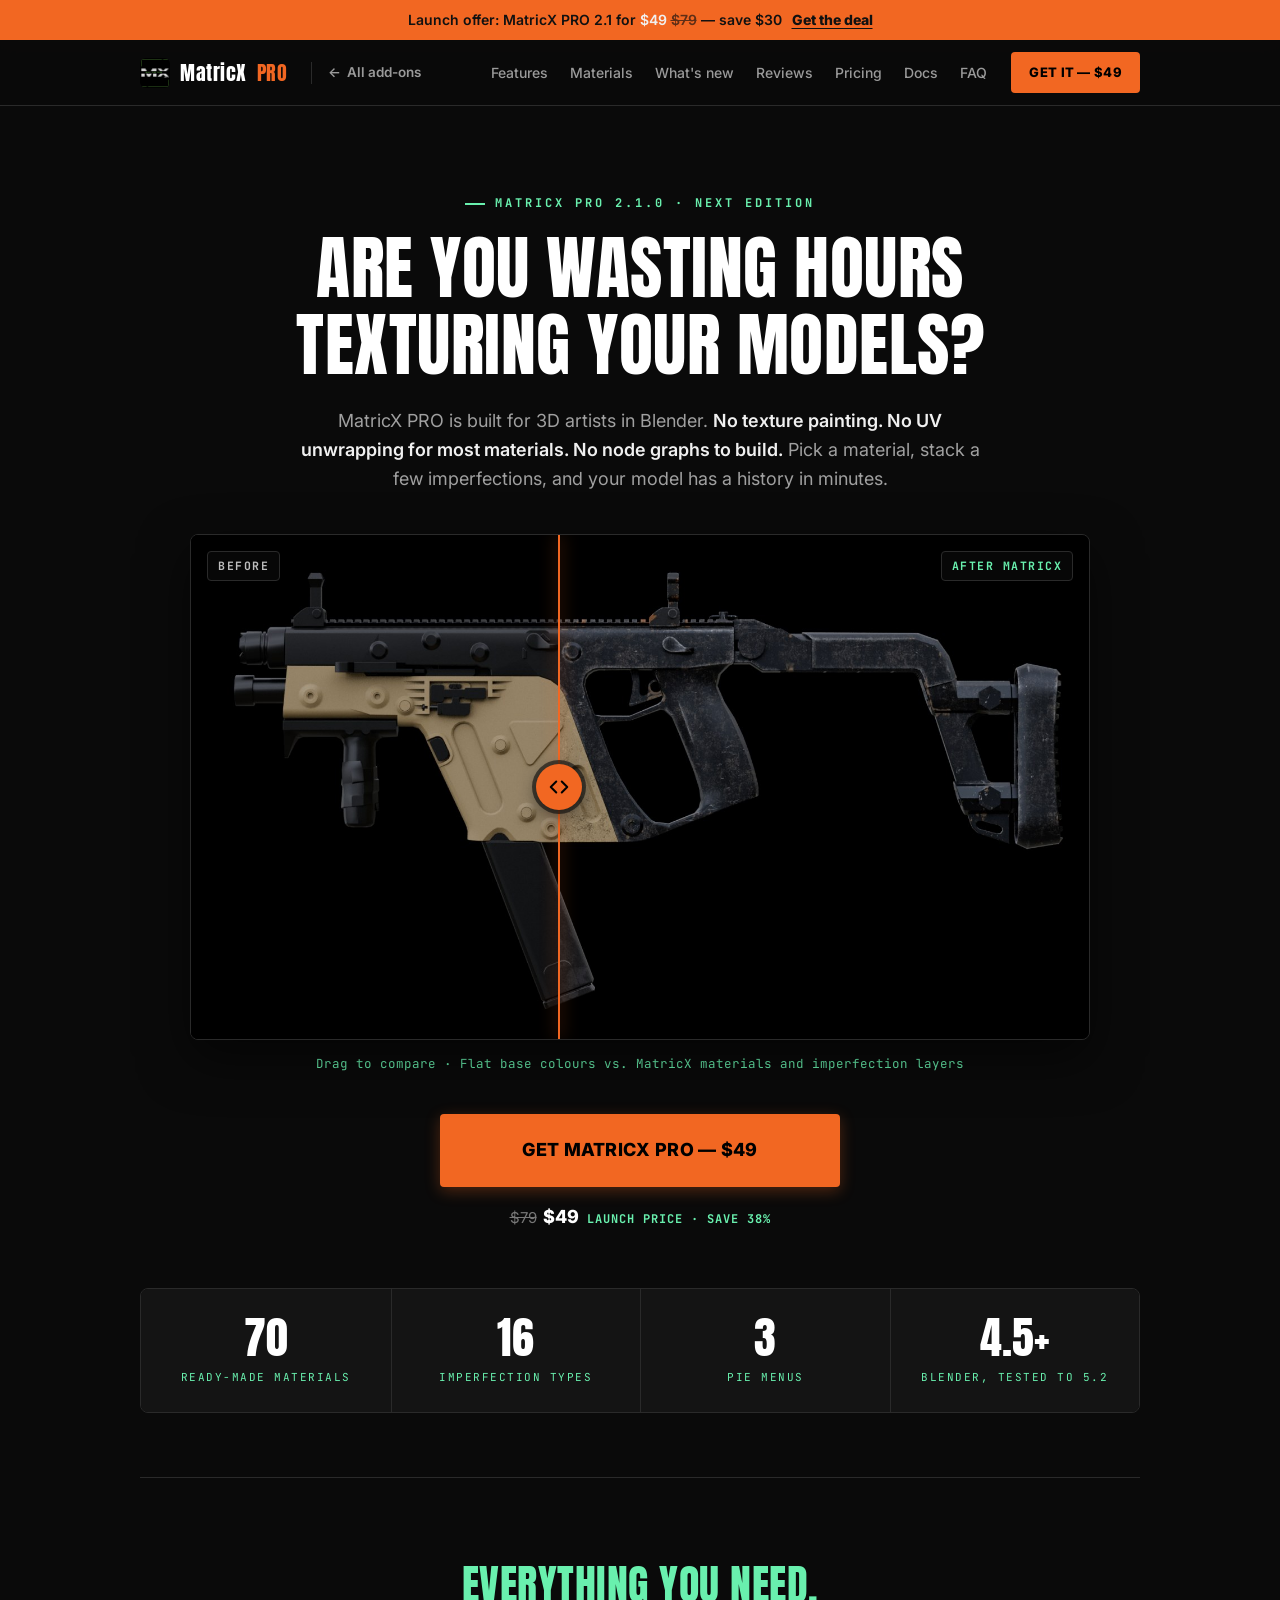
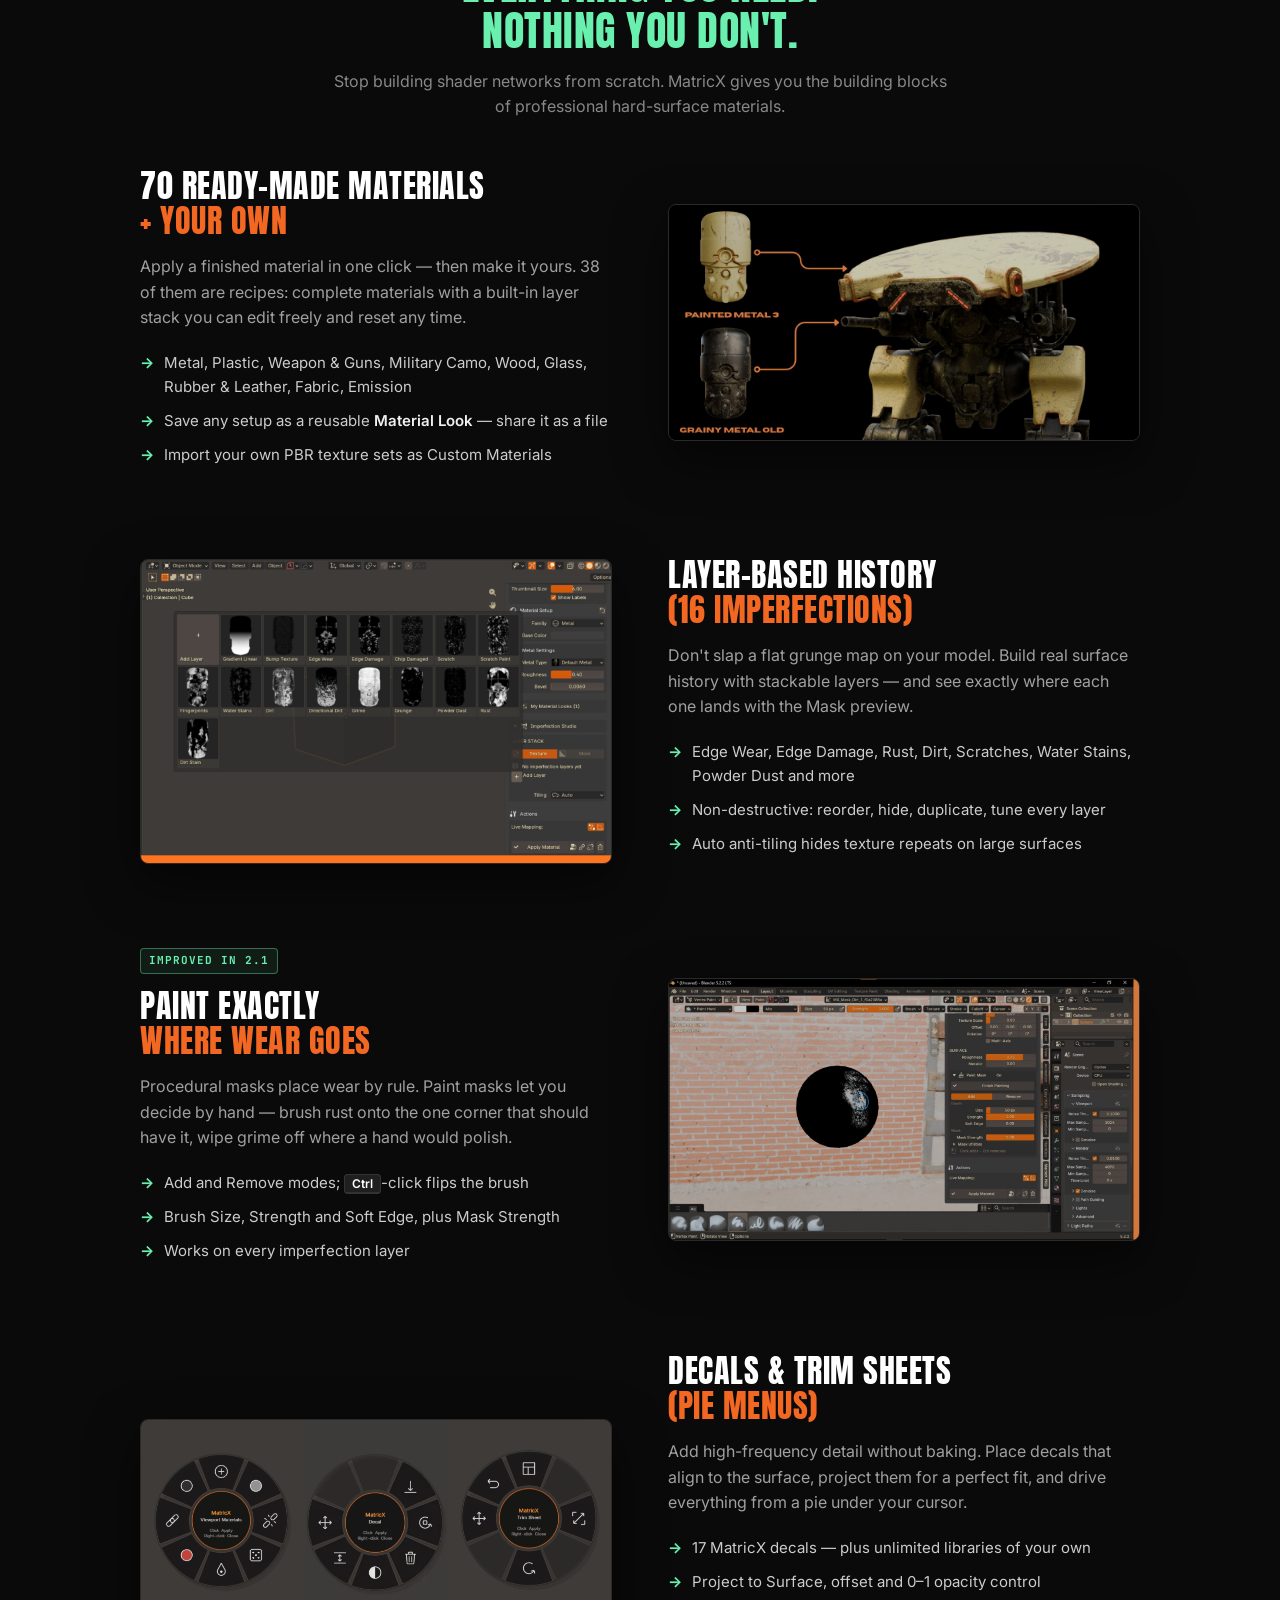
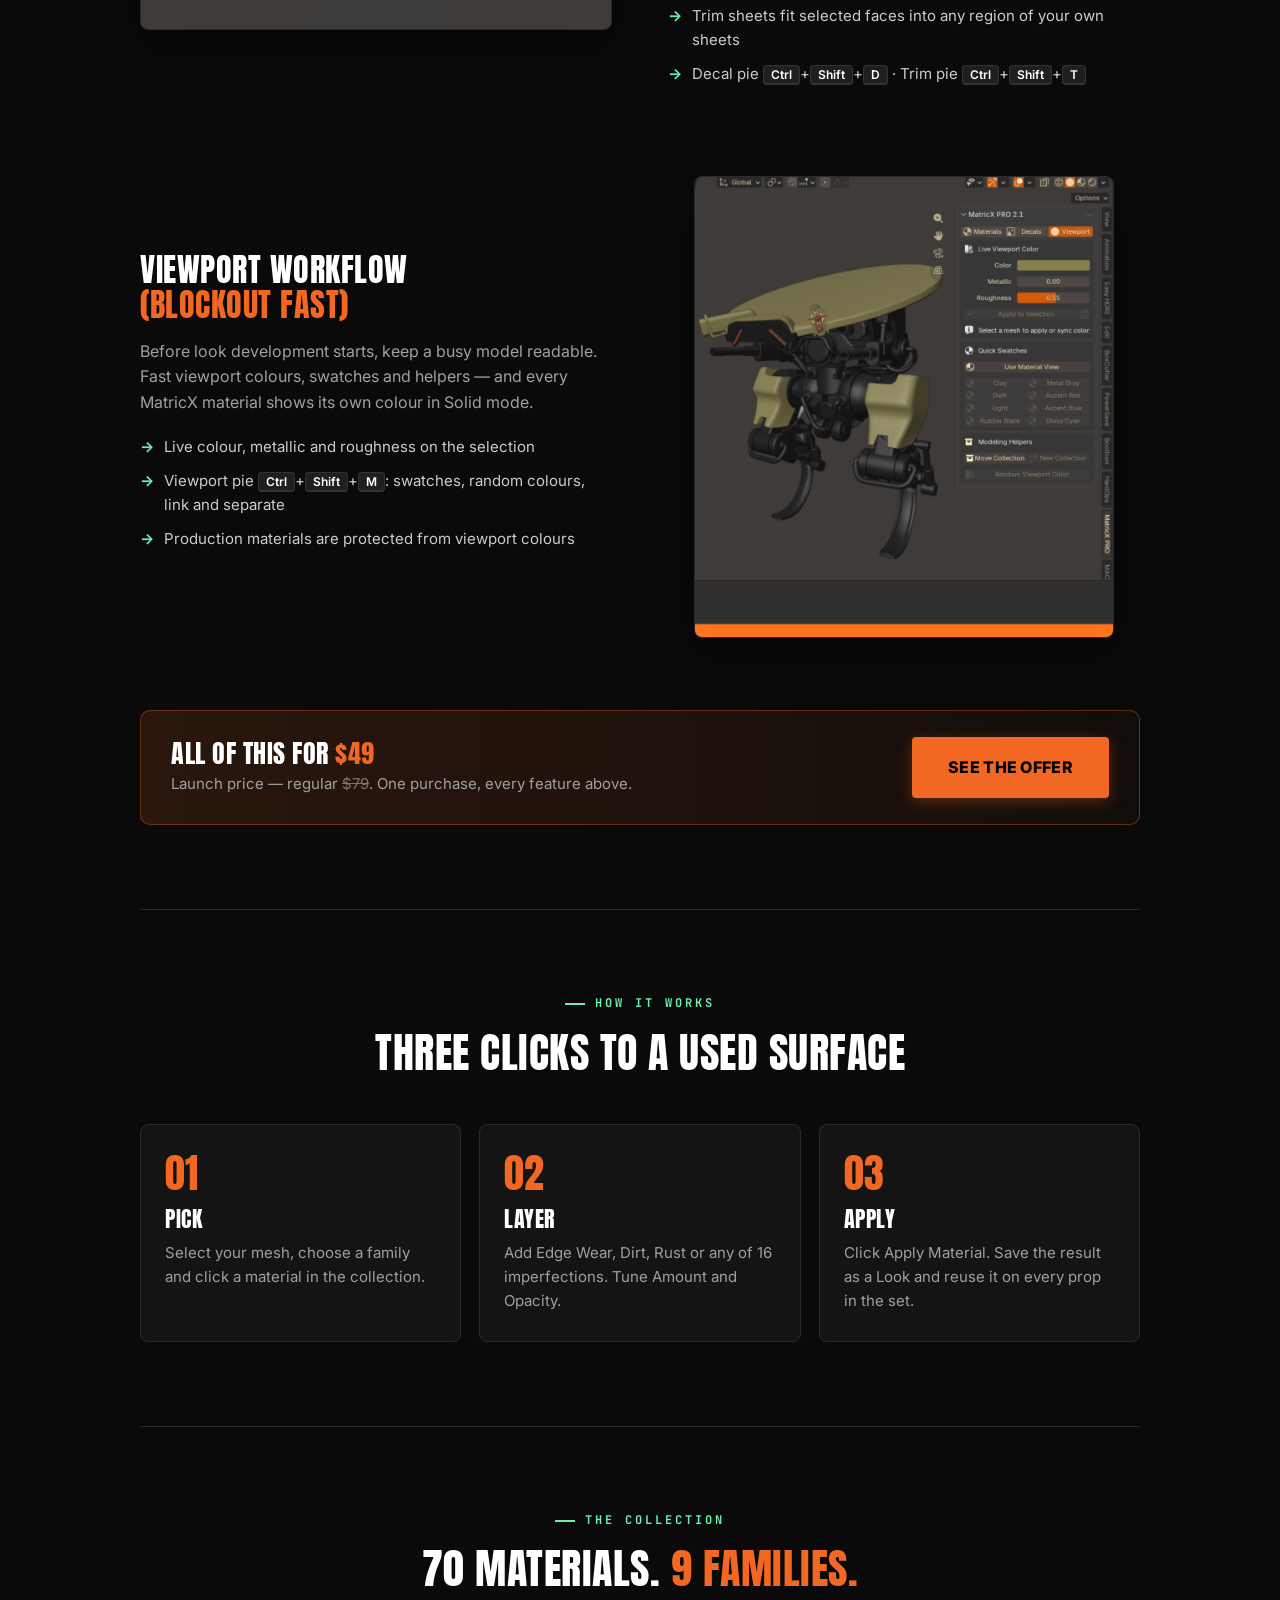
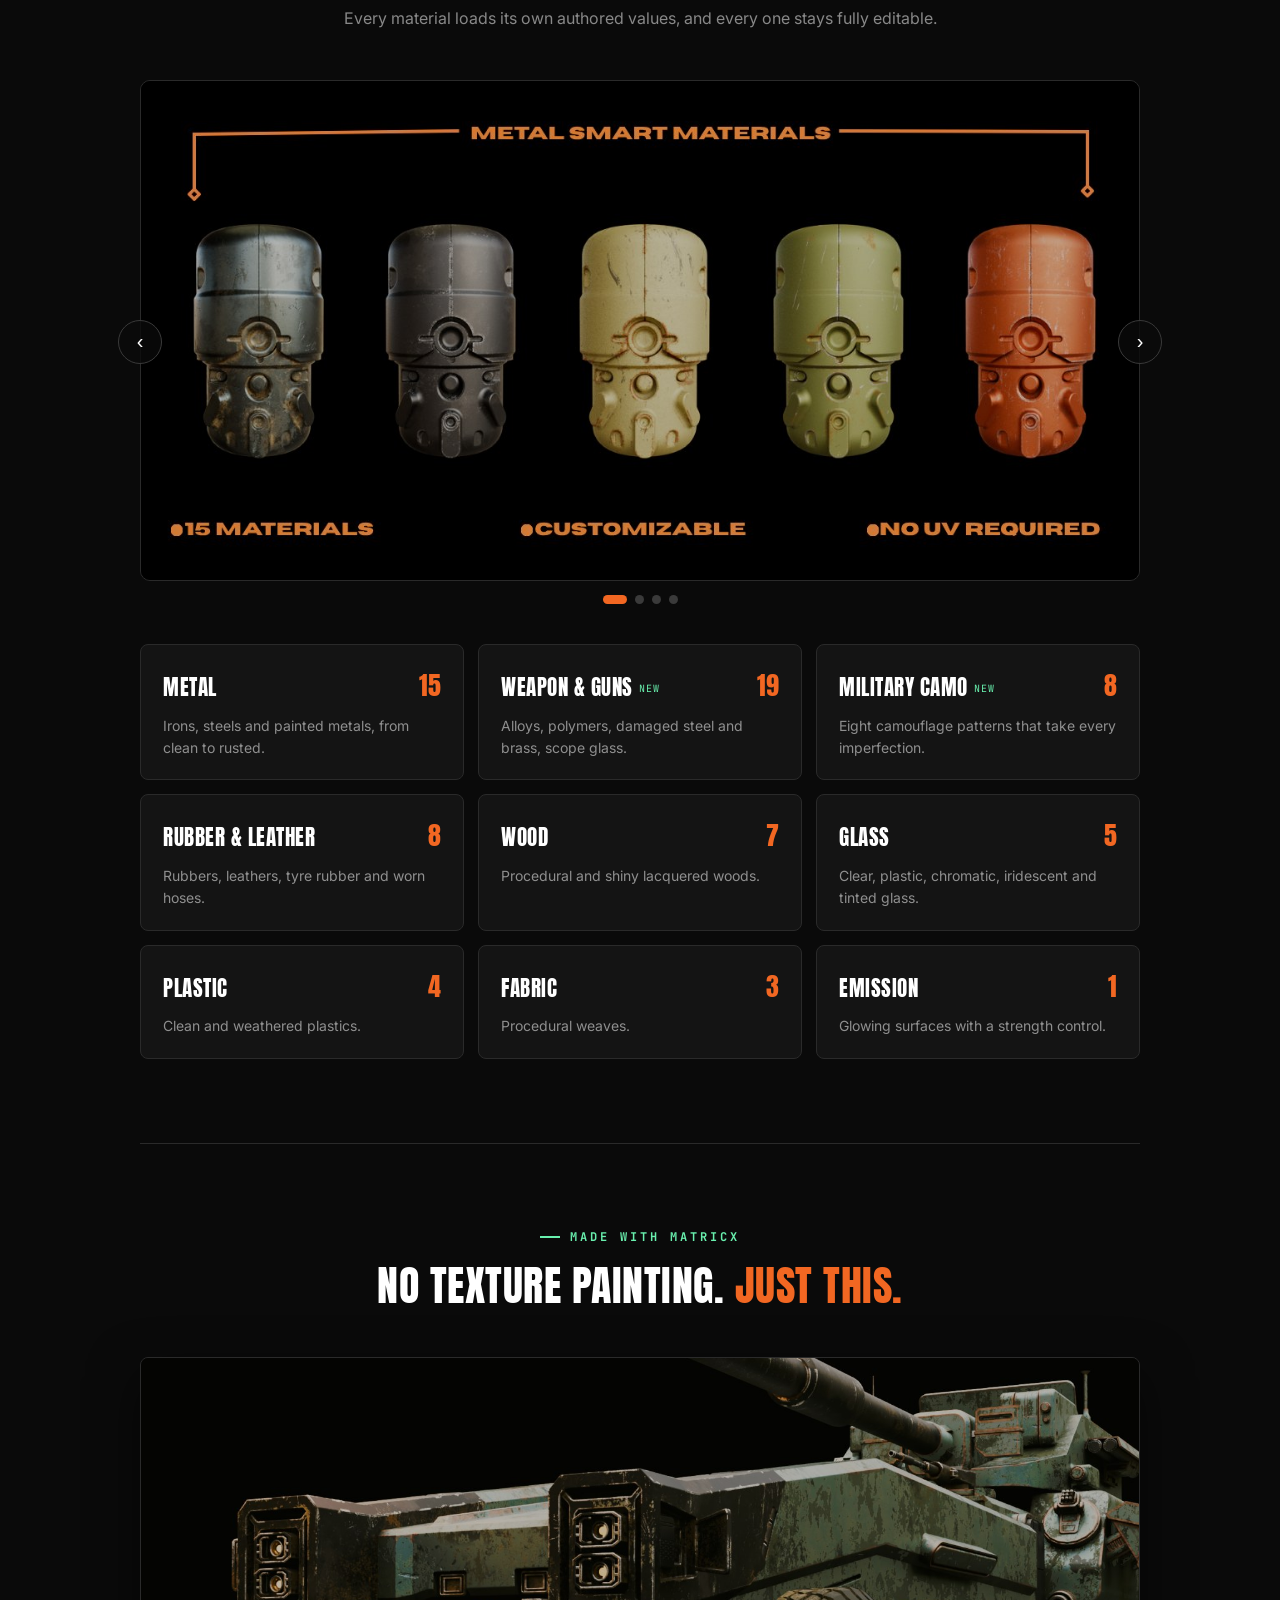
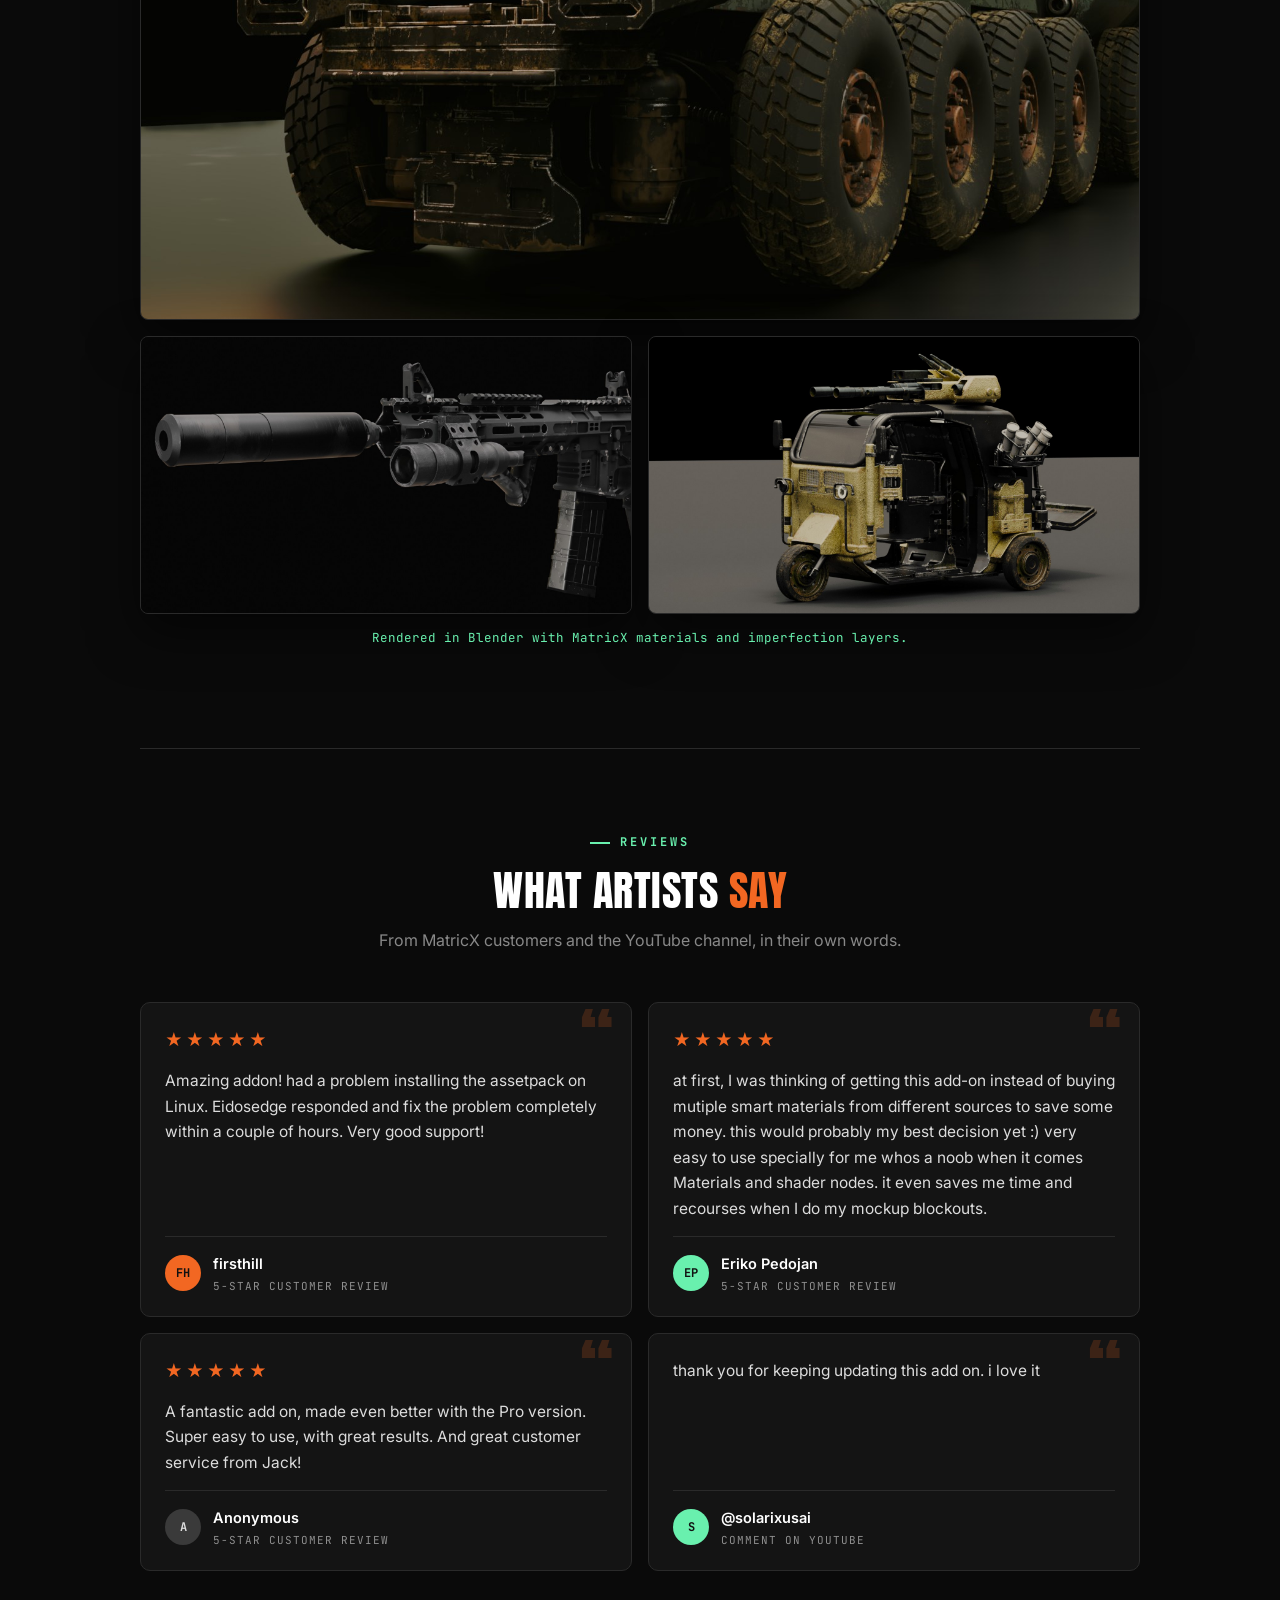
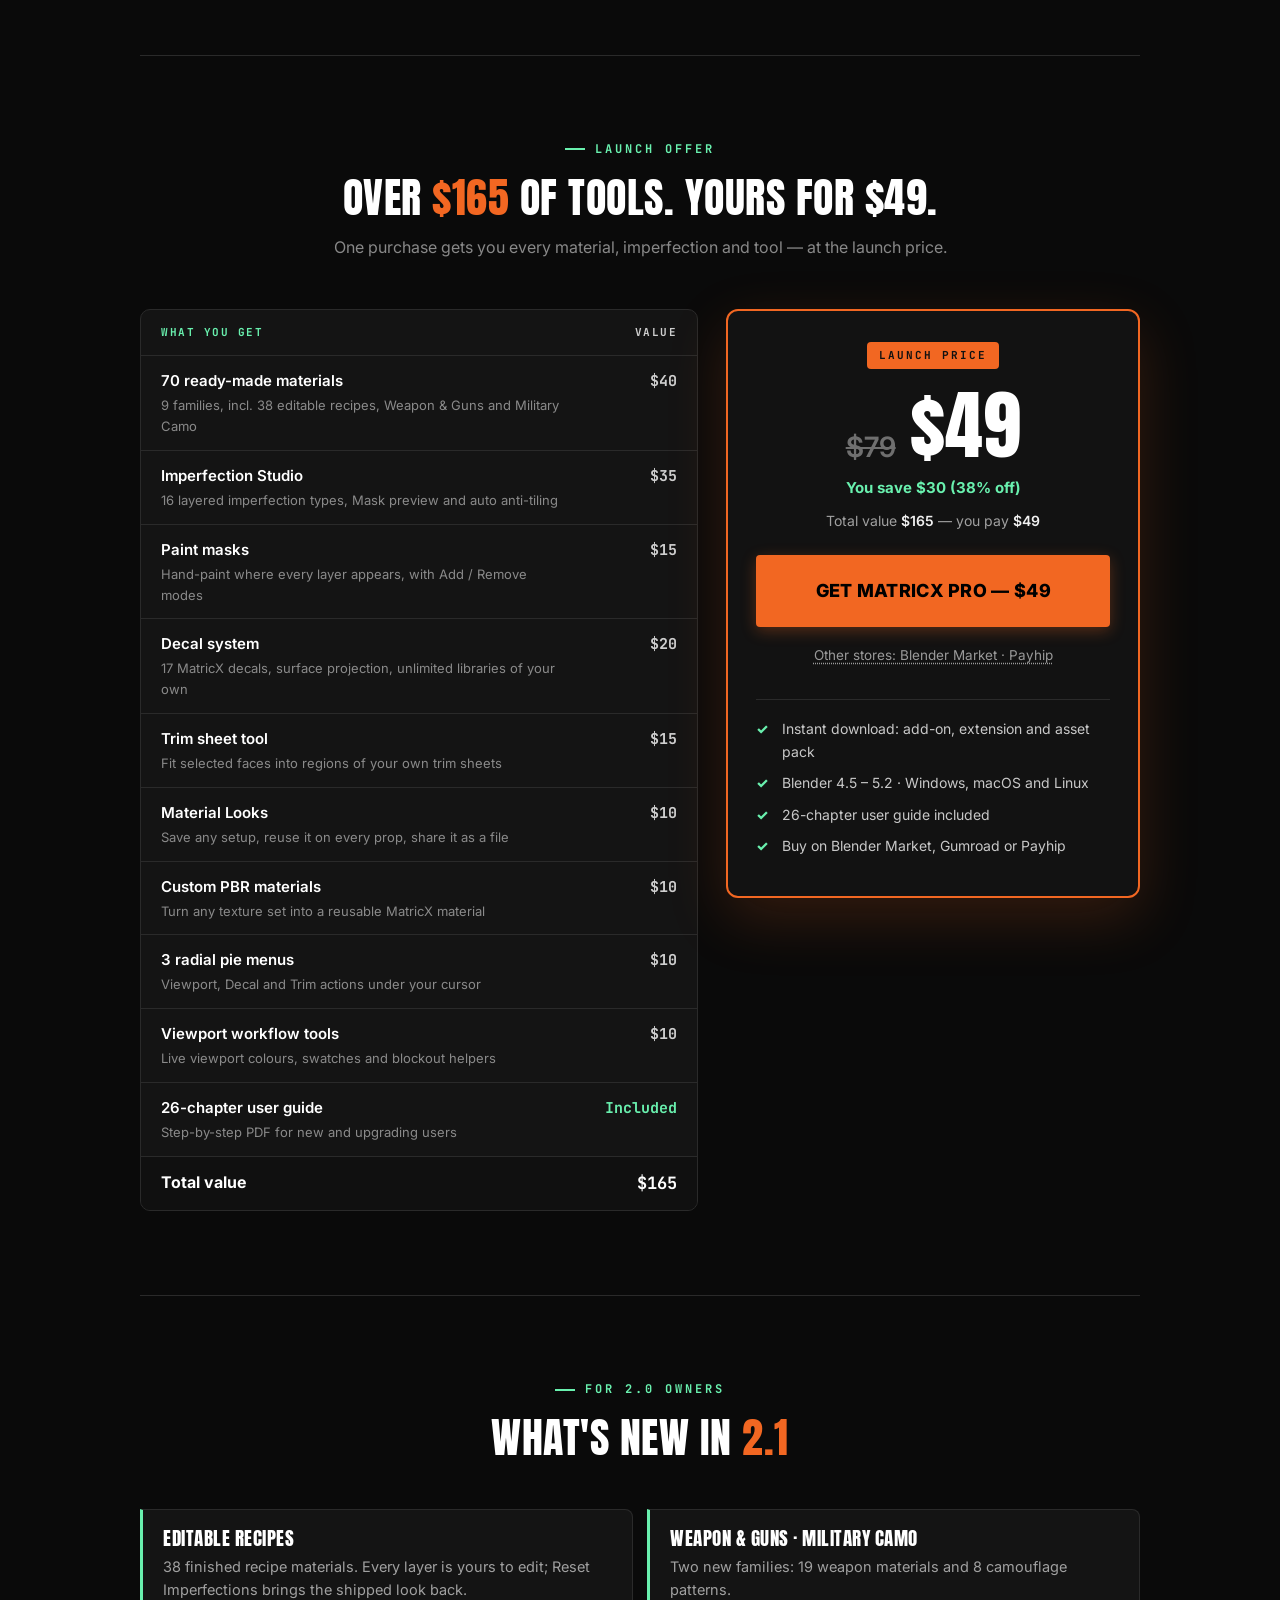
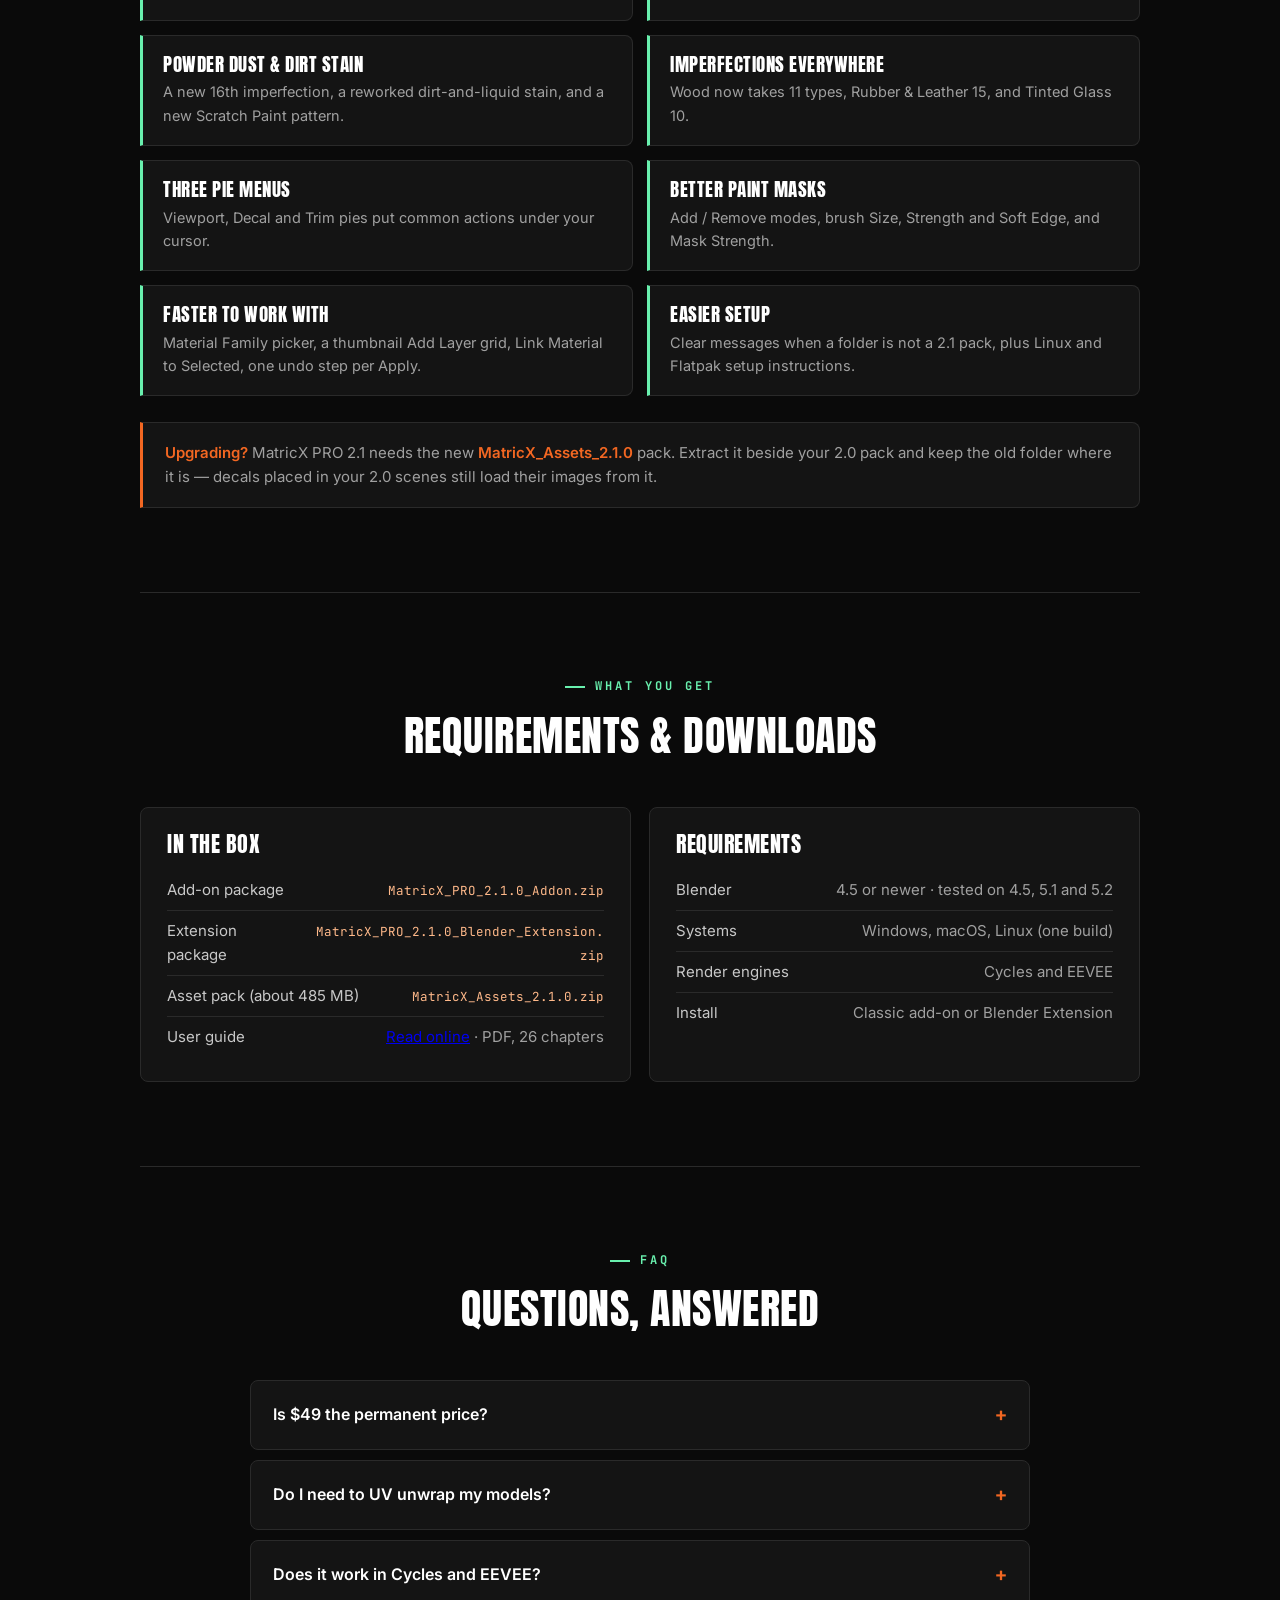
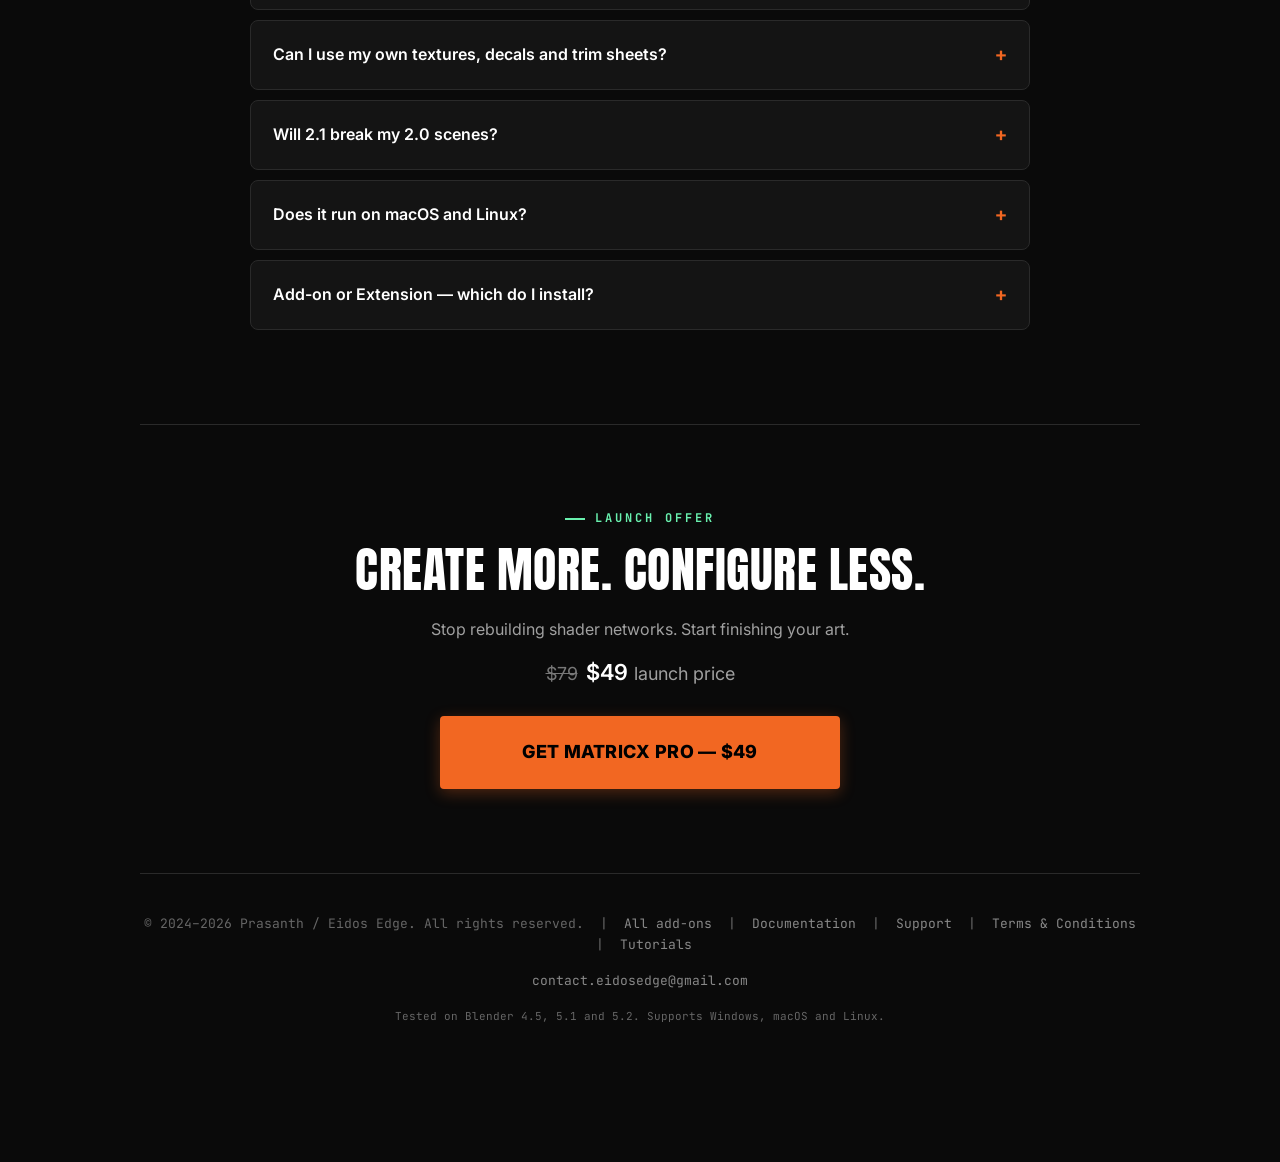
==== commit 49d54d67: "Gumroad links carry the launch discount code MXN38 (38% off, applied automatically)" ====
--- a/index.html
+++ b/index.html
@@ -704,7 +704,7 @@
         <div class="price-row"><span class="was">$79</span><span class="now">$49</span></div>
         <div class="save">You save $30 (38% off)</div>
         <p class="vs">Total value <b data-value-total>$165</b> &mdash; you pay <b>$49</b></p>
-        <a href="https://eidosedge.gumroad.com/l/MatricX-PRO" target="_blank" rel="noopener" class="btn btn-large" data-store-picker>Get MatricX PRO &mdash; $49</a>
+        <a href="https://eidosedge.gumroad.com/l/MatricX-PRO/MXN38" target="_blank" rel="noopener" class="btn btn-large" data-store-picker>Get MatricX PRO &mdash; $49</a>
         <a class="other-stores" href="https://superhivemarket.com/products/matricx-pro-one-click-realistic-texture" target="_blank" rel="noopener" data-other-stores>Other stores: Blender Market &middot; Payhip</a>
         <div class="cd-box" data-countdown-box hidden>Launch price ends in <b data-countdown></b></div>
         <ul class="trust">
@@ -813,7 +813,7 @@
     <p class="final-price"><s>$79</s><b>$49</b>launch price</p>
     <div class="cta-row">
       <!-- Goes to Gumroad; inside the Blender Market listing it goes to that listing -->
-      <a href="https://eidosedge.gumroad.com/l/MatricX-PRO" target="_blank" rel="noopener" class="btn btn-large" data-store-picker>Get MatricX PRO &mdash; $49</a>
+      <a href="https://eidosedge.gumroad.com/l/MatricX-PRO/MXN38" target="_blank" rel="noopener" class="btn btn-large" data-store-picker>Get MatricX PRO &mdash; $49</a>
     </div>
   </section>
 
@@ -840,7 +840,7 @@
 
 <div class="buybar" id="buybar">
   <span class="p"><s>$79</s><b>$49</b>launch price</span>
-  <a href="https://eidosedge.gumroad.com/l/MatricX-PRO" target="_blank" rel="noopener" class="btn btn-small" data-store-picker>Get MatricX PRO</a>
+  <a href="https://eidosedge.gumroad.com/l/MatricX-PRO/MXN38" target="_blank" rel="noopener" class="btn btn-small" data-store-picker>Get MatricX PRO</a>
 </div>
 
 <script>
@@ -937,7 +937,7 @@
     <h2 id="stores-title">Choose Your Store</h2>
     <p class="sub">The same MatricX PRO 2.1 at <b>$49</b> on every store. Pick the one you already use.</p>
     <div class="store-list">
-      <a class="store" href="https://eidosedge.gumroad.com/l/MatricX-PRO" target="_blank" rel="noopener" data-store="gumroad">
+      <a class="store" href="https://eidosedge.gumroad.com/l/MatricX-PRO/MXN38" target="_blank" rel="noopener" data-store="gumroad">
         <span class="name">Gumroad</span>
         <span class="note">Quick checkout with your Gumroad account or as a guest.</span>
         <span class="go">Buy now &rarr;</span>
@@ -961,7 +961,7 @@
 /* Buy buttons go straight to Gumroad; inside the Blender Market listing (the page is shown in a frame) they go to
    that listing. The 'Other stores' link opens the store picker; it is hidden inside the listing. */
 (function () {
-  var GUMROAD = 'https://eidosedge.gumroad.com/l/MatricX-PRO';
+  var GUMROAD = 'https://eidosedge.gumroad.com/l/MatricX-PRO/MXN38';
   var MARKET = 'https://superhivemarket.com/products/matricx-pro-one-click-realistic-texture';
   var framed = false;
   try { framed = window.self !== window.top; } catch (e) { framed = true; }
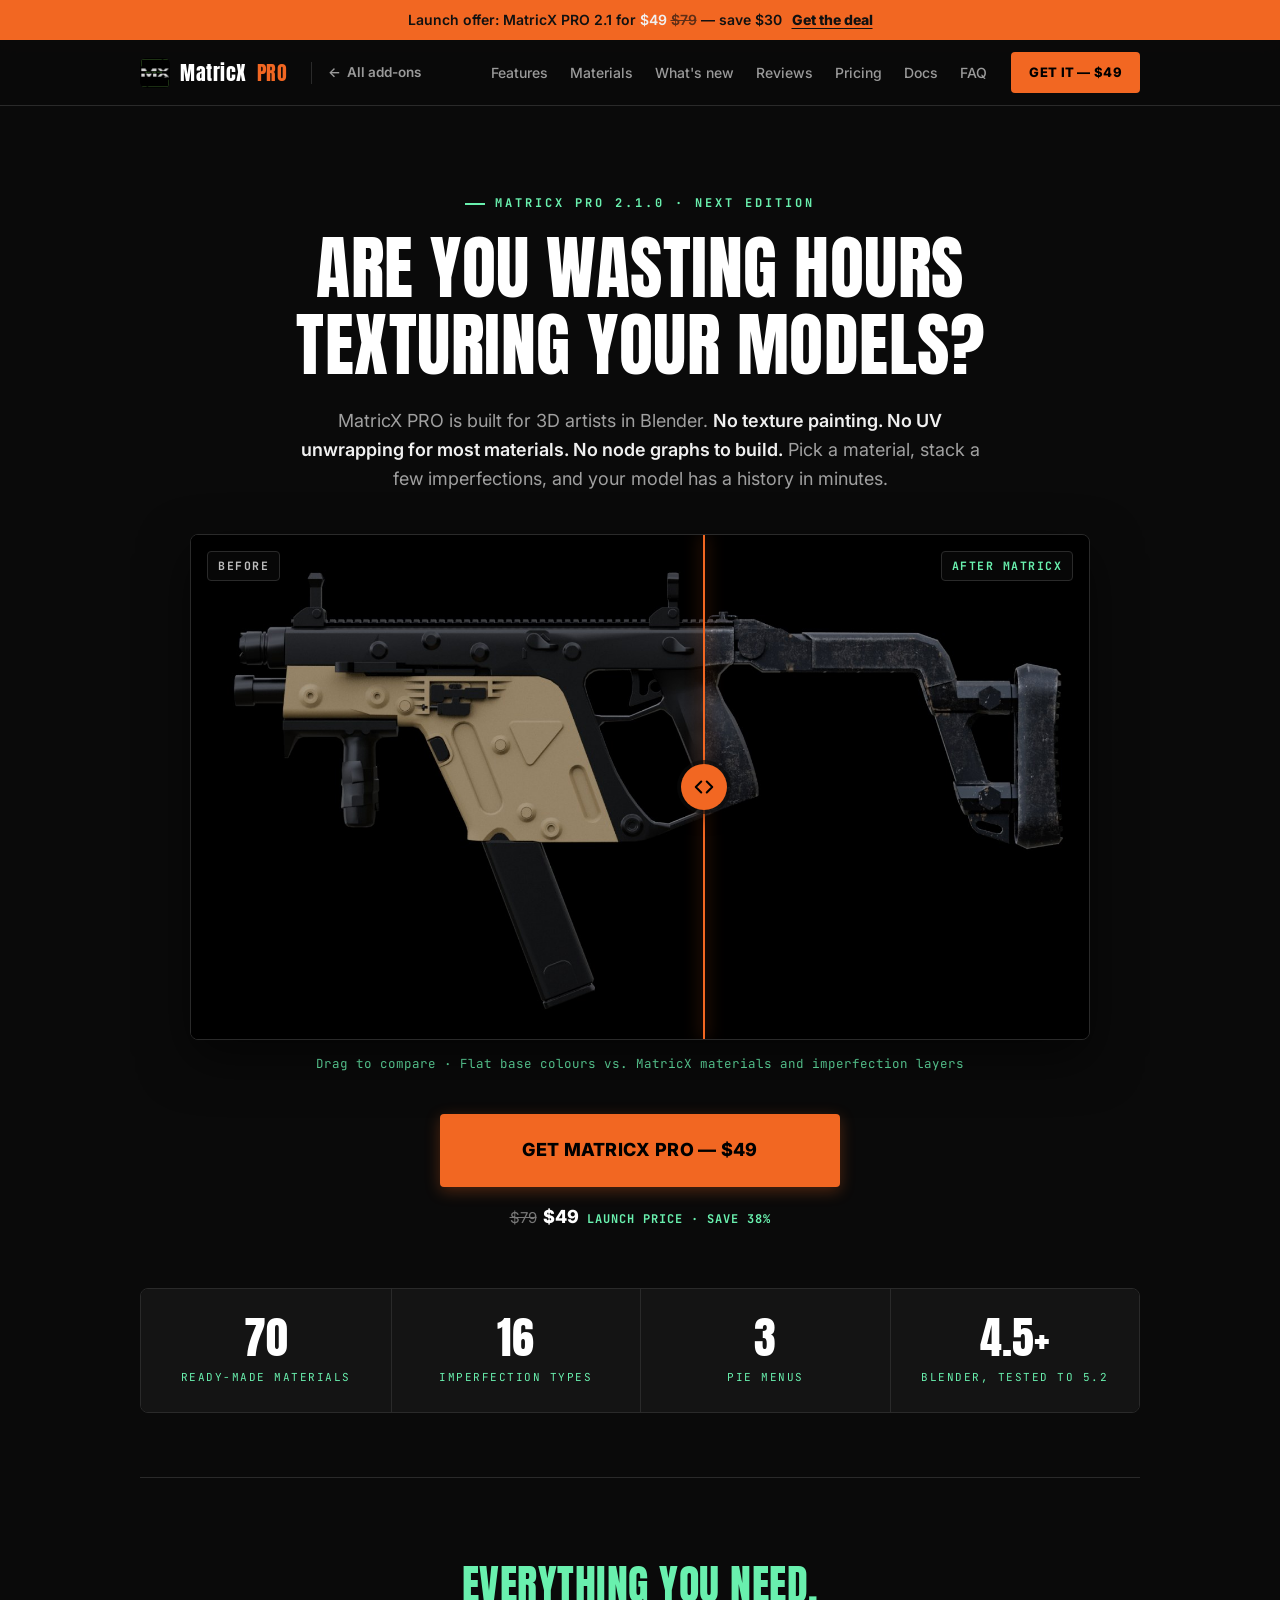
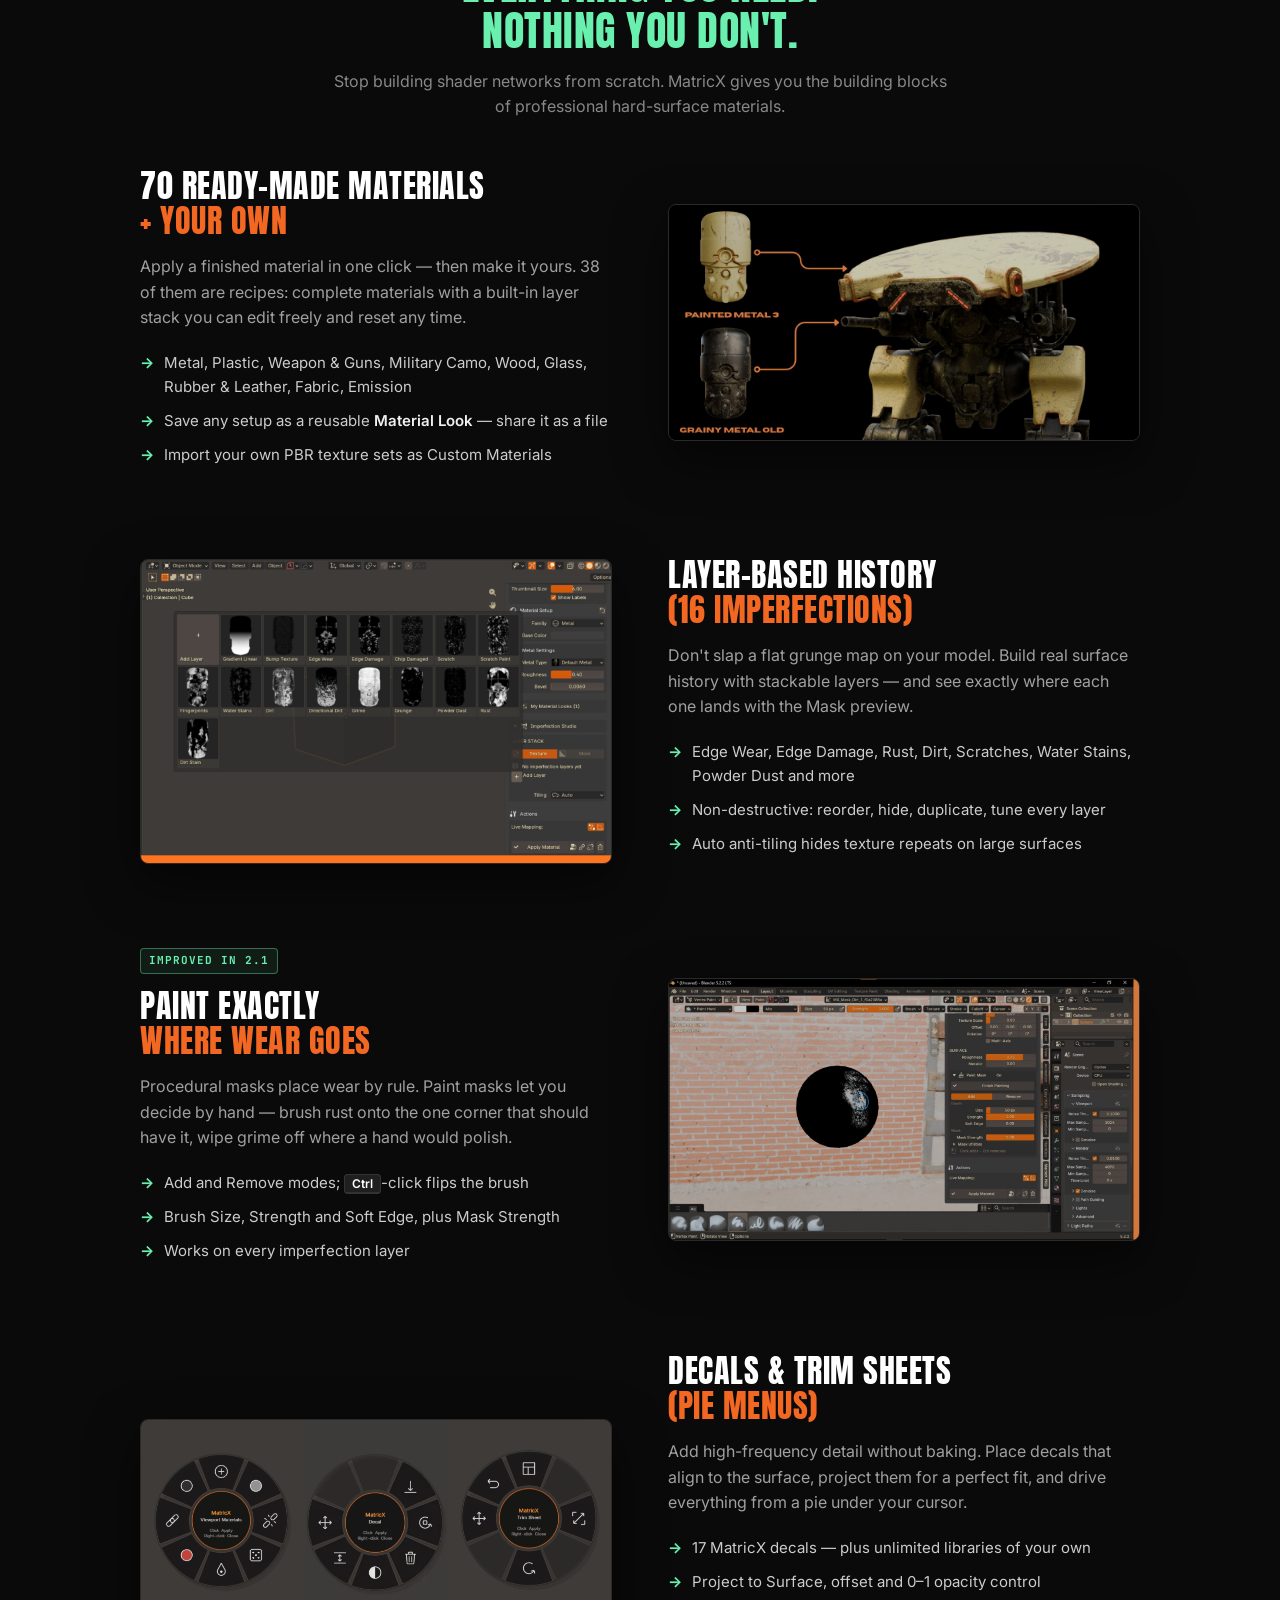
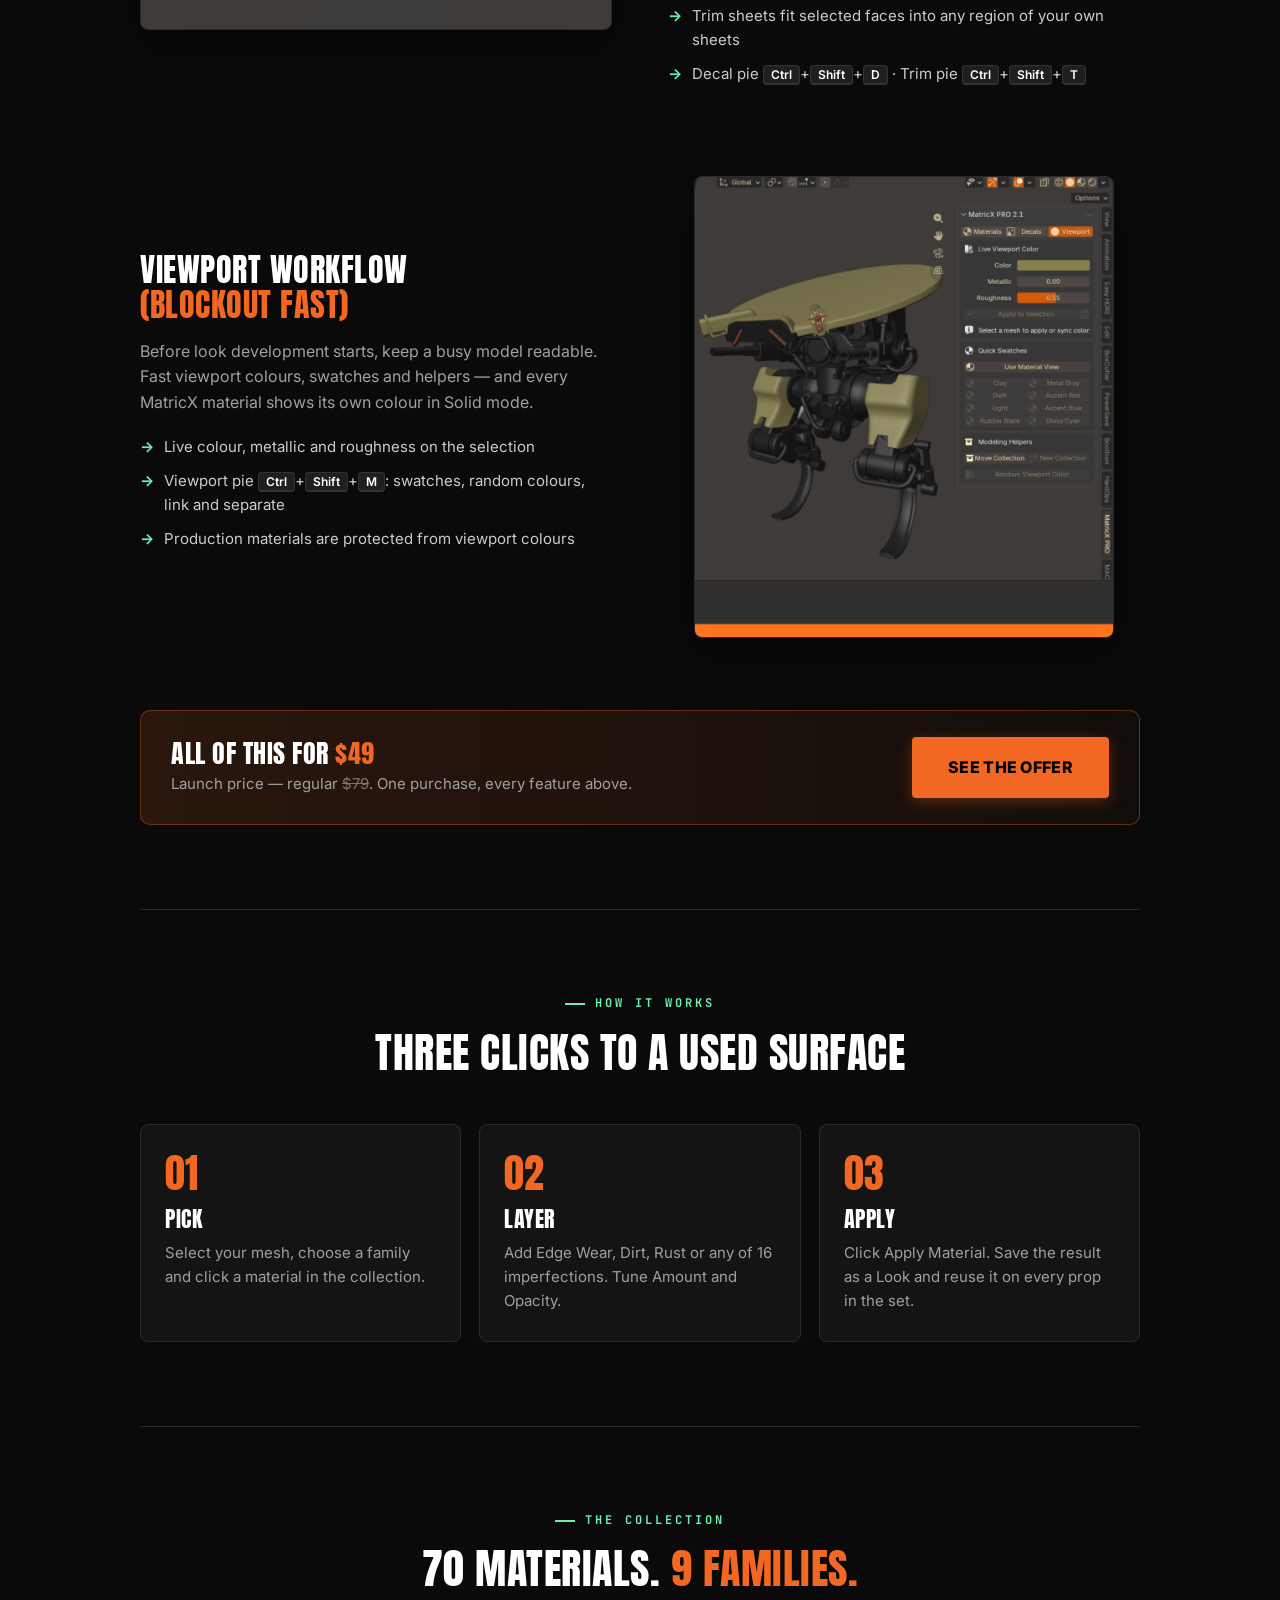
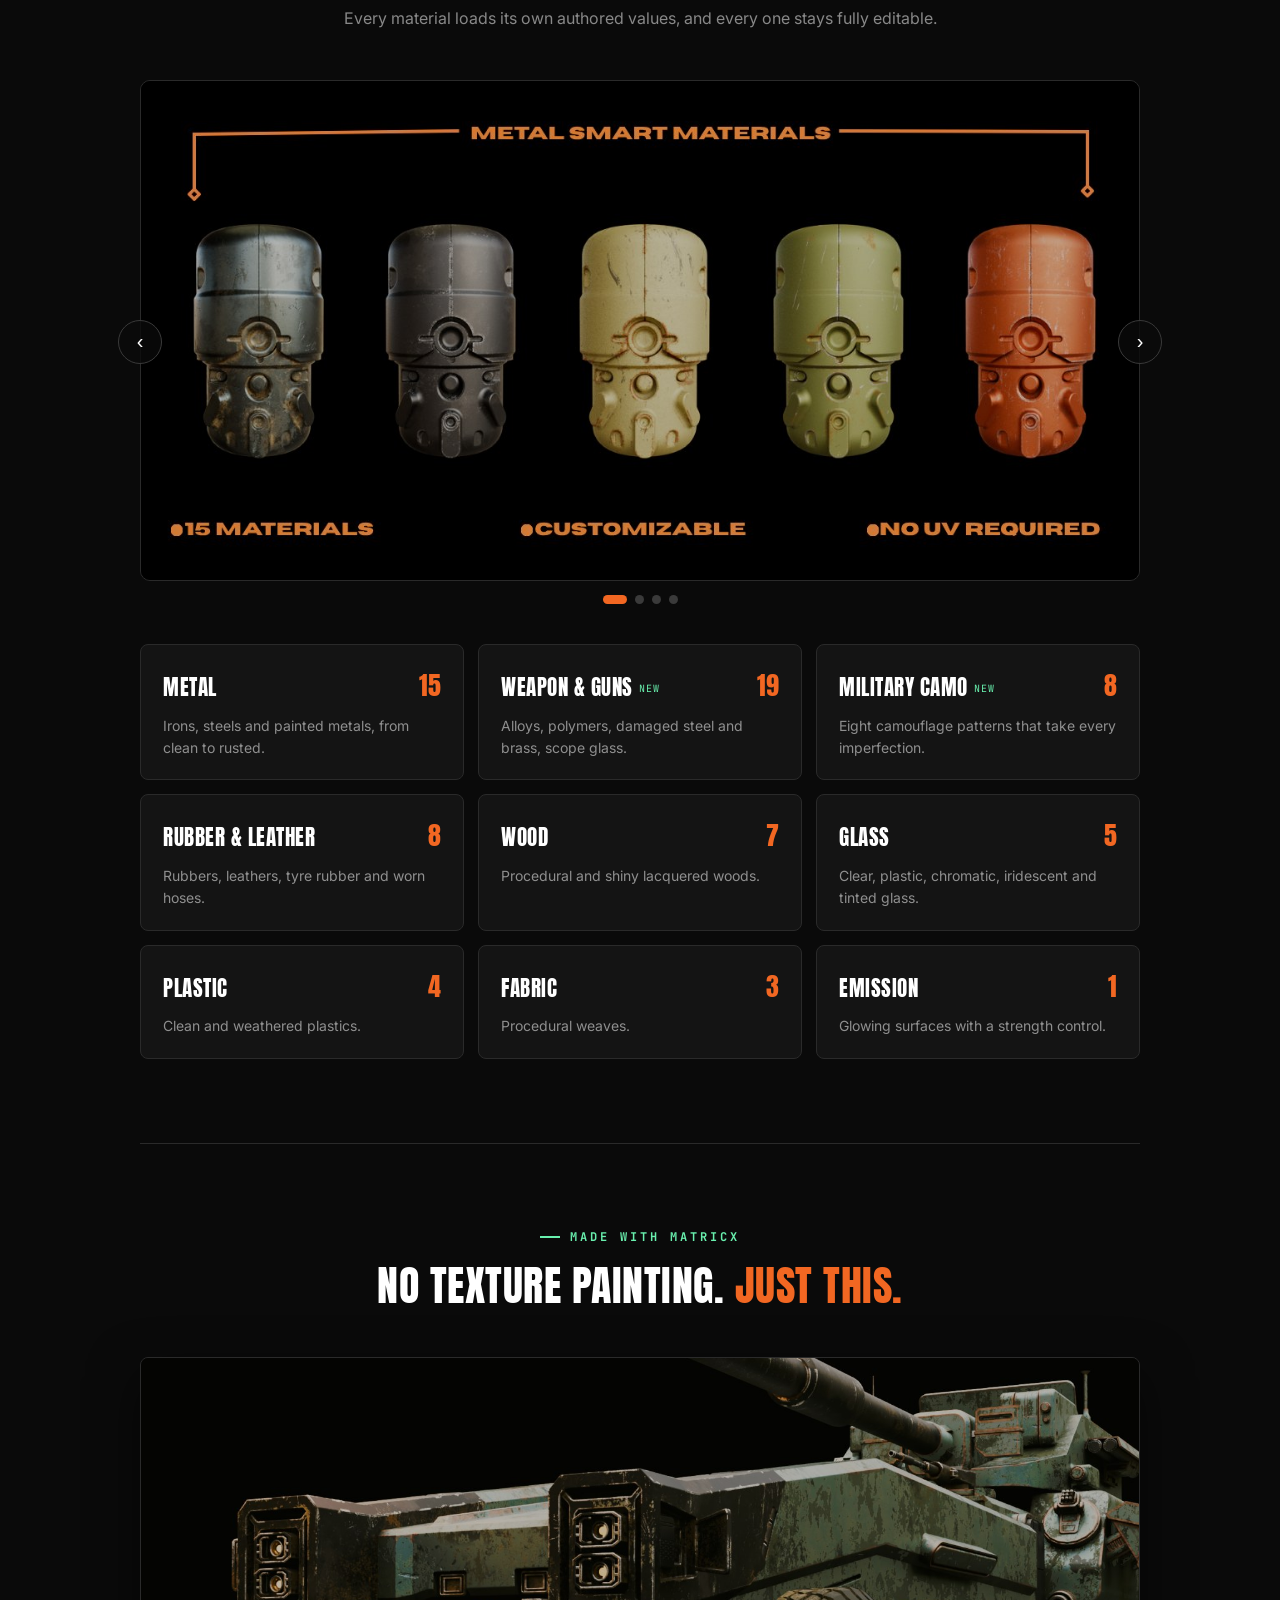
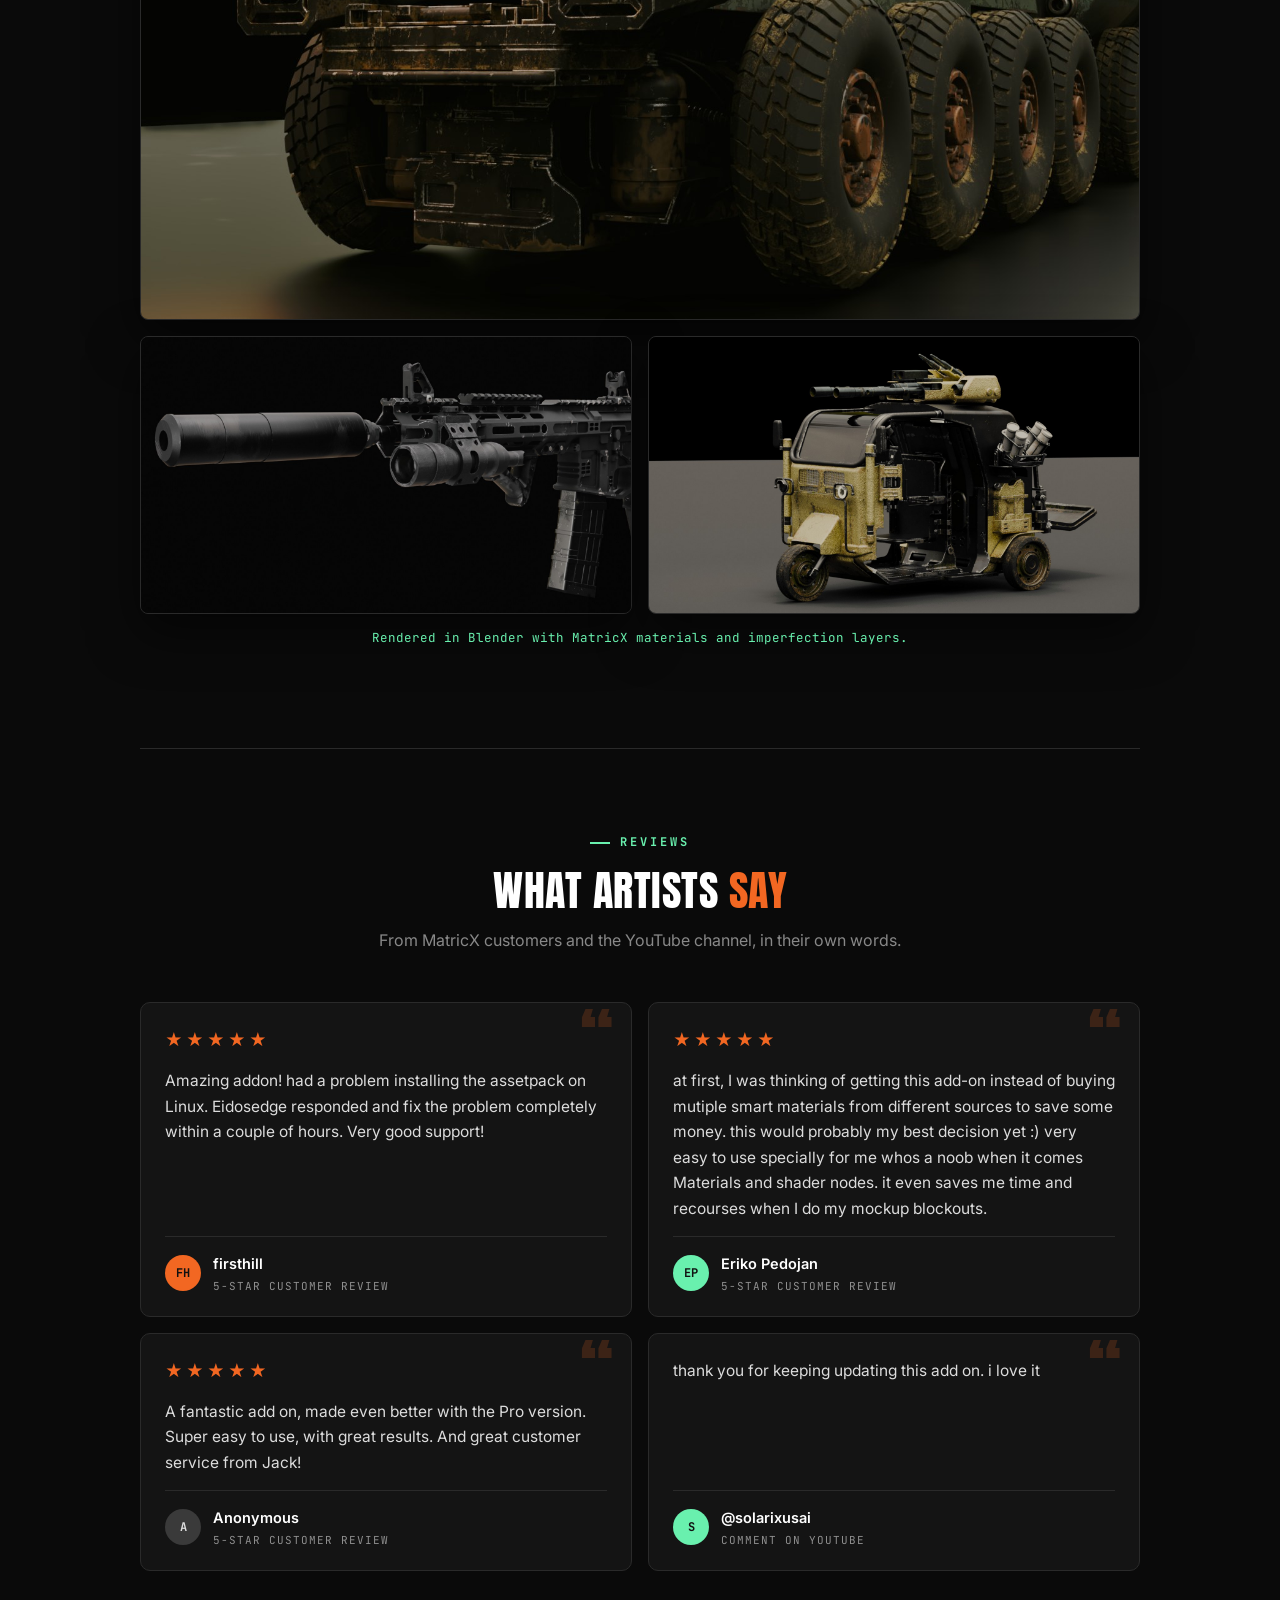
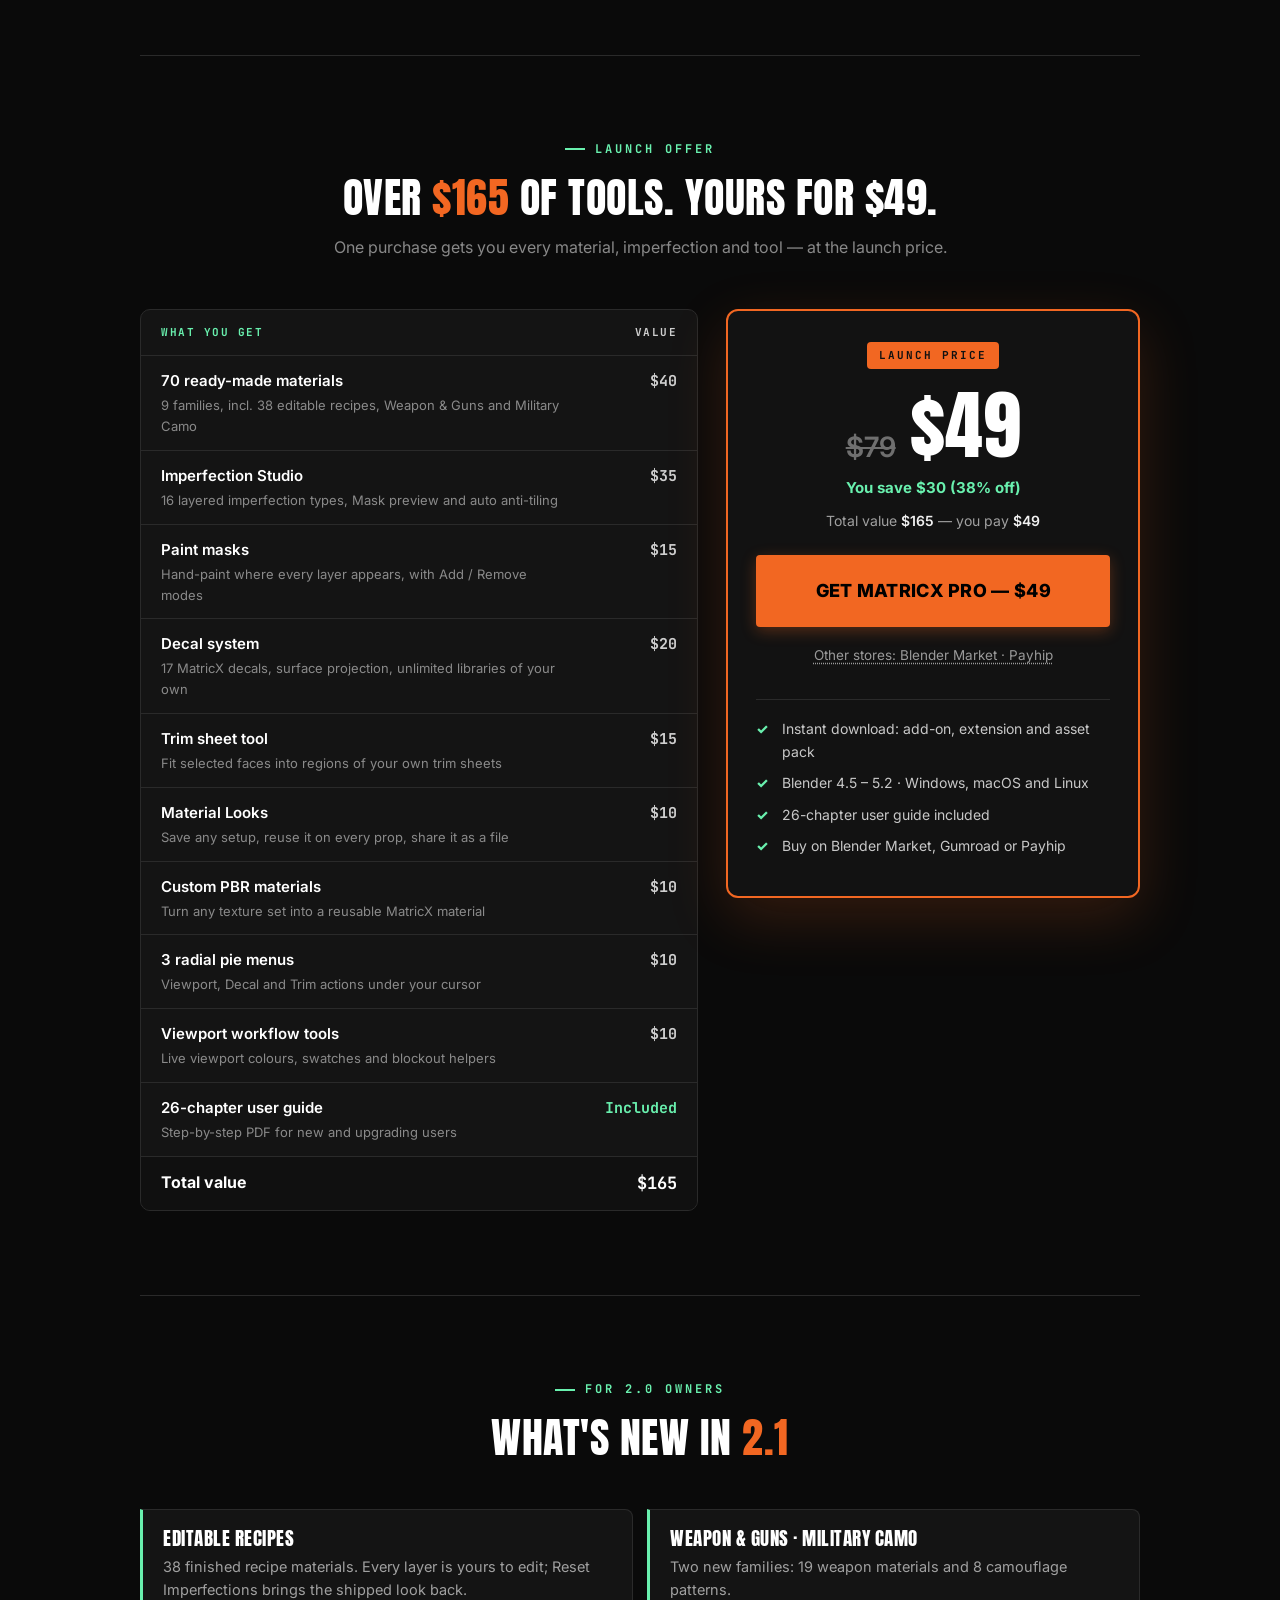
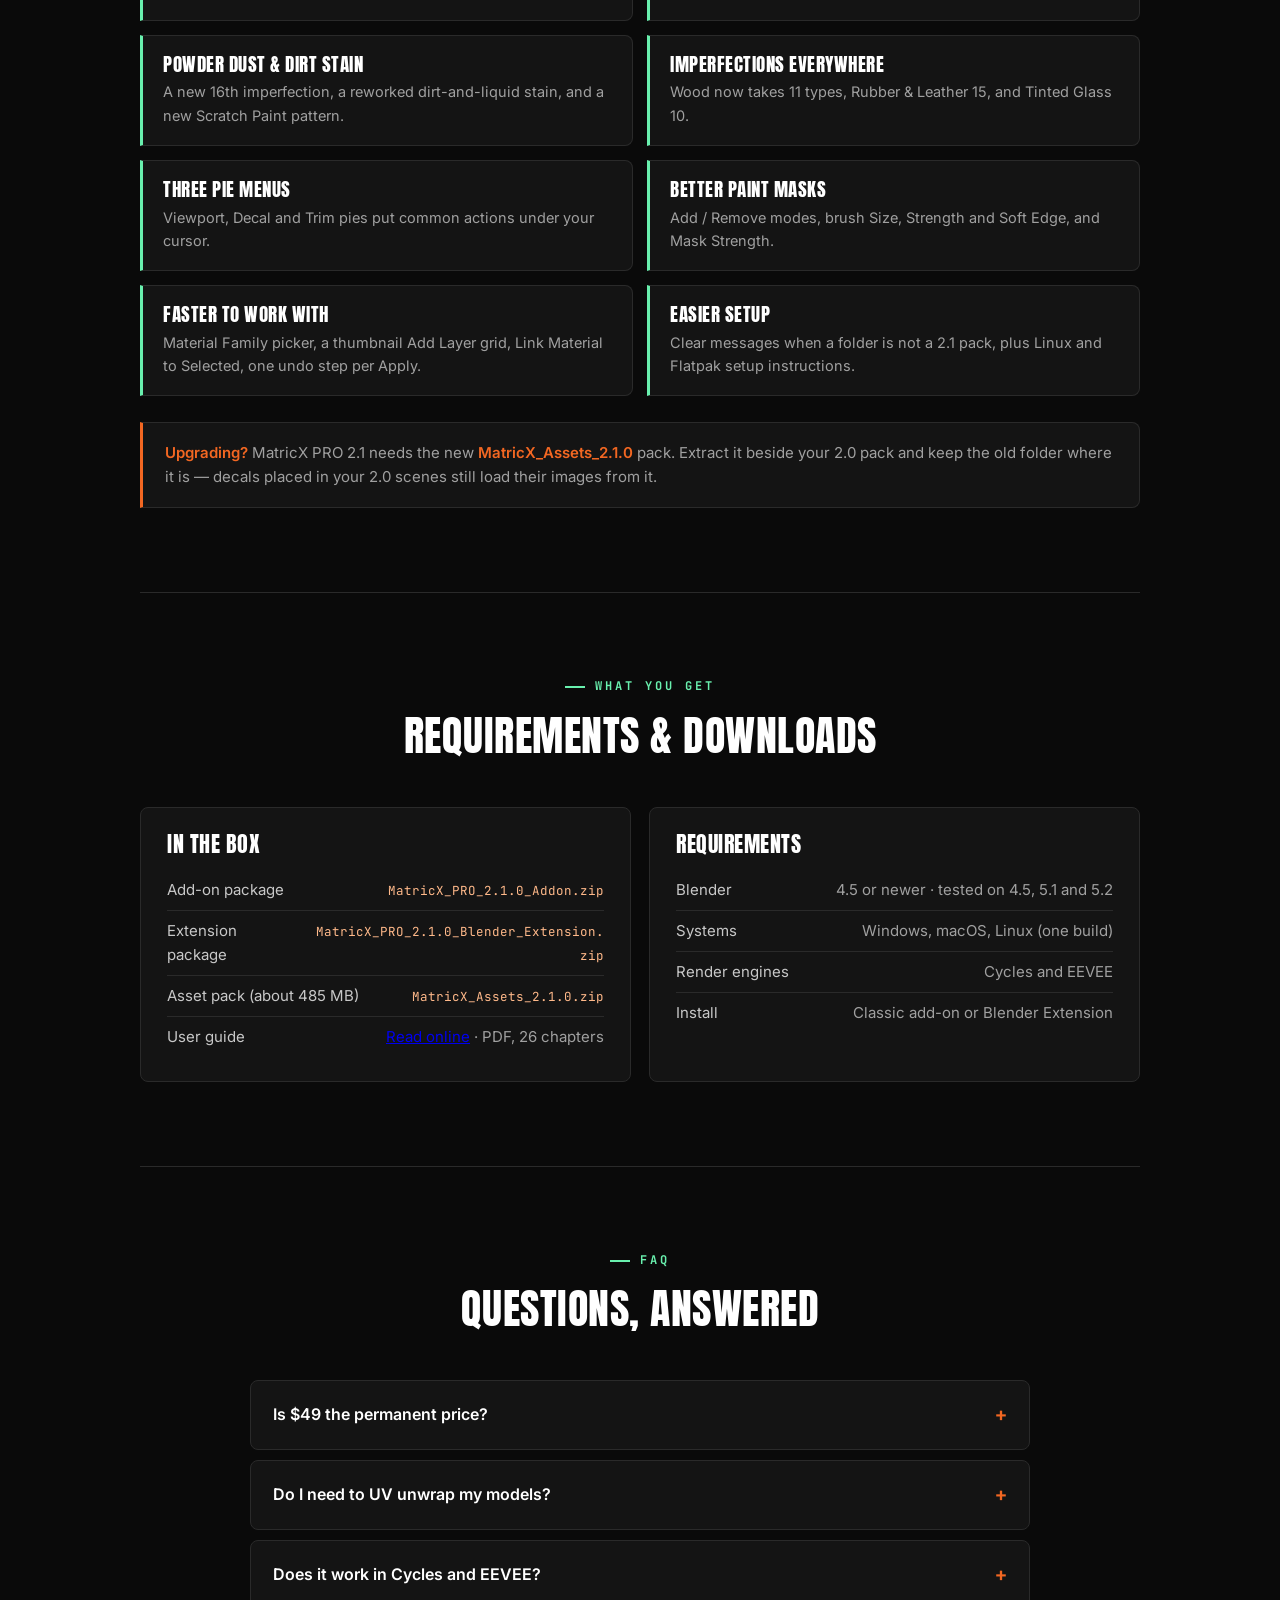
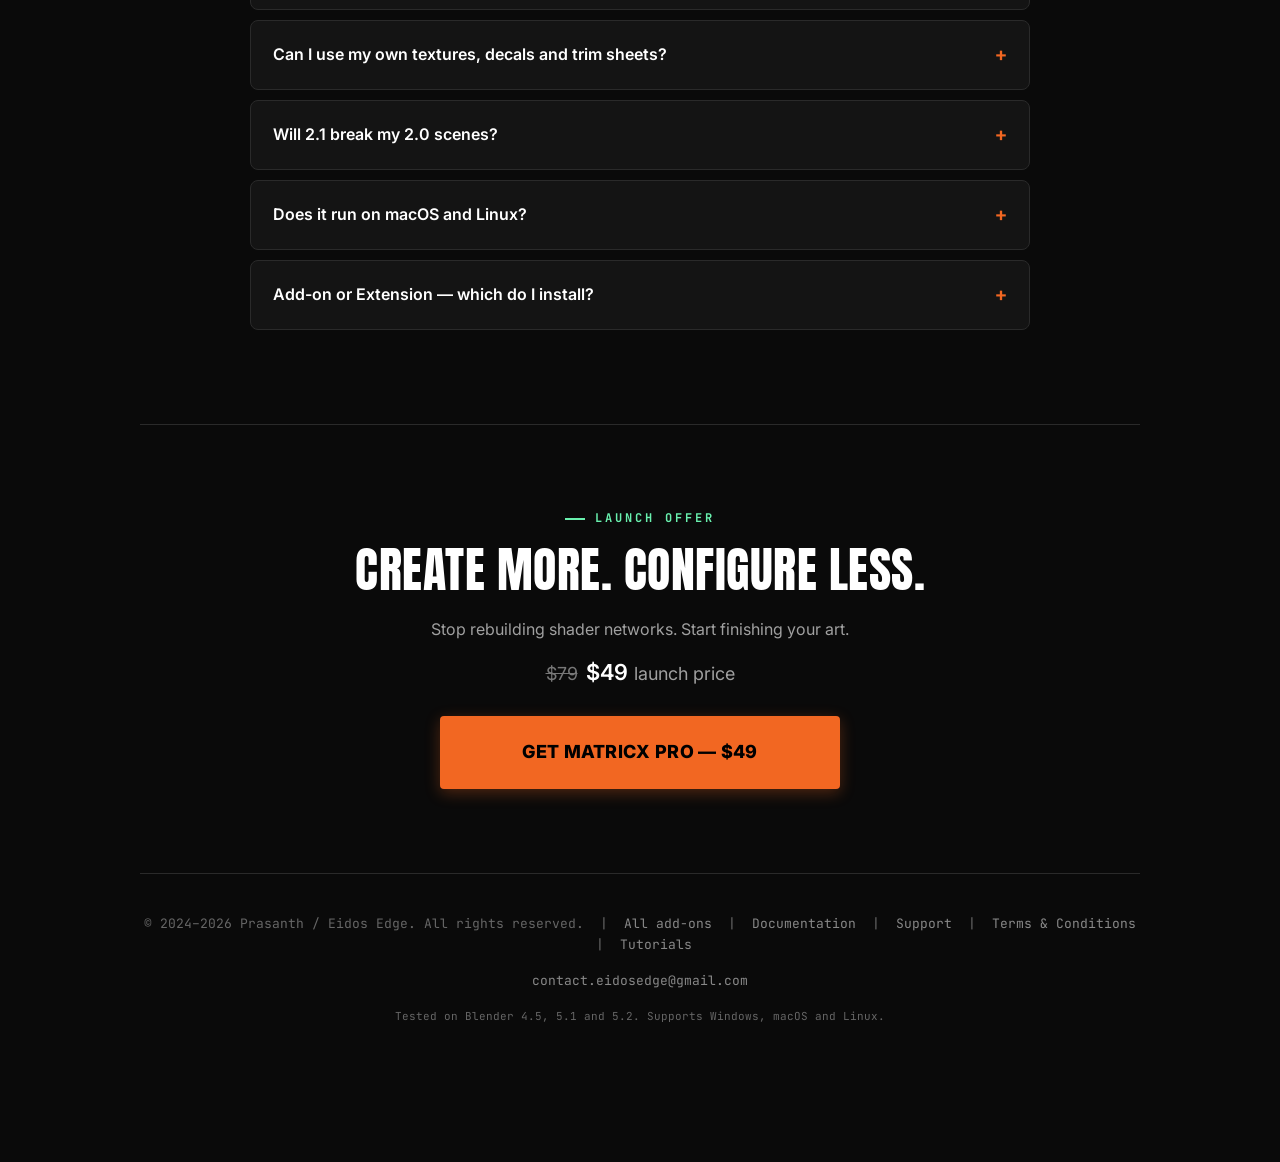
==== commit d3067893: "Use custom domain eidosedgestudio.com for all site links Co-Authored-By: Claude Opus 5.5 <noreply@an" ====
--- a/index.html
+++ b/index.html
@@ -7,7 +7,7 @@
 <meta name="description" content="MatricX PRO for Blender: 70 ready-made materials, 16 layered imperfection types, paint masks, decals and trim sheets. Click, customise, finish.">
 <meta property="og:title" content="MatricX PRO 2.1 — Stop Wasting Time Texturing">
 <meta property="og:description" content="70 ready-made materials and 16 layered imperfections for Blender 4.5–5.2.">
-<meta property="og:image" content="https://jack-hardsurface.github.io/MatricX-Pro-Page/assets/pro-thumbnail.jpg?v=1">
+<meta property="og:image" content="https://eidosedgestudio.com/MatricX-Pro-Page/assets/pro-thumbnail.jpg?v=1">
 <meta name="twitter:card" content="summary_large_image">
 <link rel="icon" href="assets/logo.png">
 <link rel="preconnect" href="https://fonts.googleapis.com">
@@ -413,7 +413,7 @@
 <header class="topbar">
   <div class="topbar-inner">
     <a class="brand" href="#top"><img src="assets/logo.png" alt=""> MatricX <span>PRO</span></a>
-    <a class="home-link" href="https://jack-hardsurface.github.io/" data-home><span aria-hidden="true">&larr;</span><span class="long">All add-ons</span><span class="short">Home</span></a>
+    <a class="home-link" href="https://eidosedgestudio.com/" data-home><span aria-hidden="true">&larr;</span><span class="long">All add-ons</span><span class="short">Home</span></a>
     <nav class="nav" aria-label="Page sections">
       <a href="#features">Features</a>
       <a href="#families">Materials</a>
@@ -822,7 +822,7 @@
     <p>
       &copy; 2024&ndash;2026 Prasanth / Eidos Edge. All rights reserved.
       &nbsp;|&nbsp;
-      <a href="https://jack-hardsurface.github.io/" data-home>All add-ons</a>
+      <a href="https://eidosedgestudio.com/" data-home>All add-ons</a>
       &nbsp;|&nbsp;
       <a href="docs/">Documentation</a>
       &nbsp;|&nbsp;
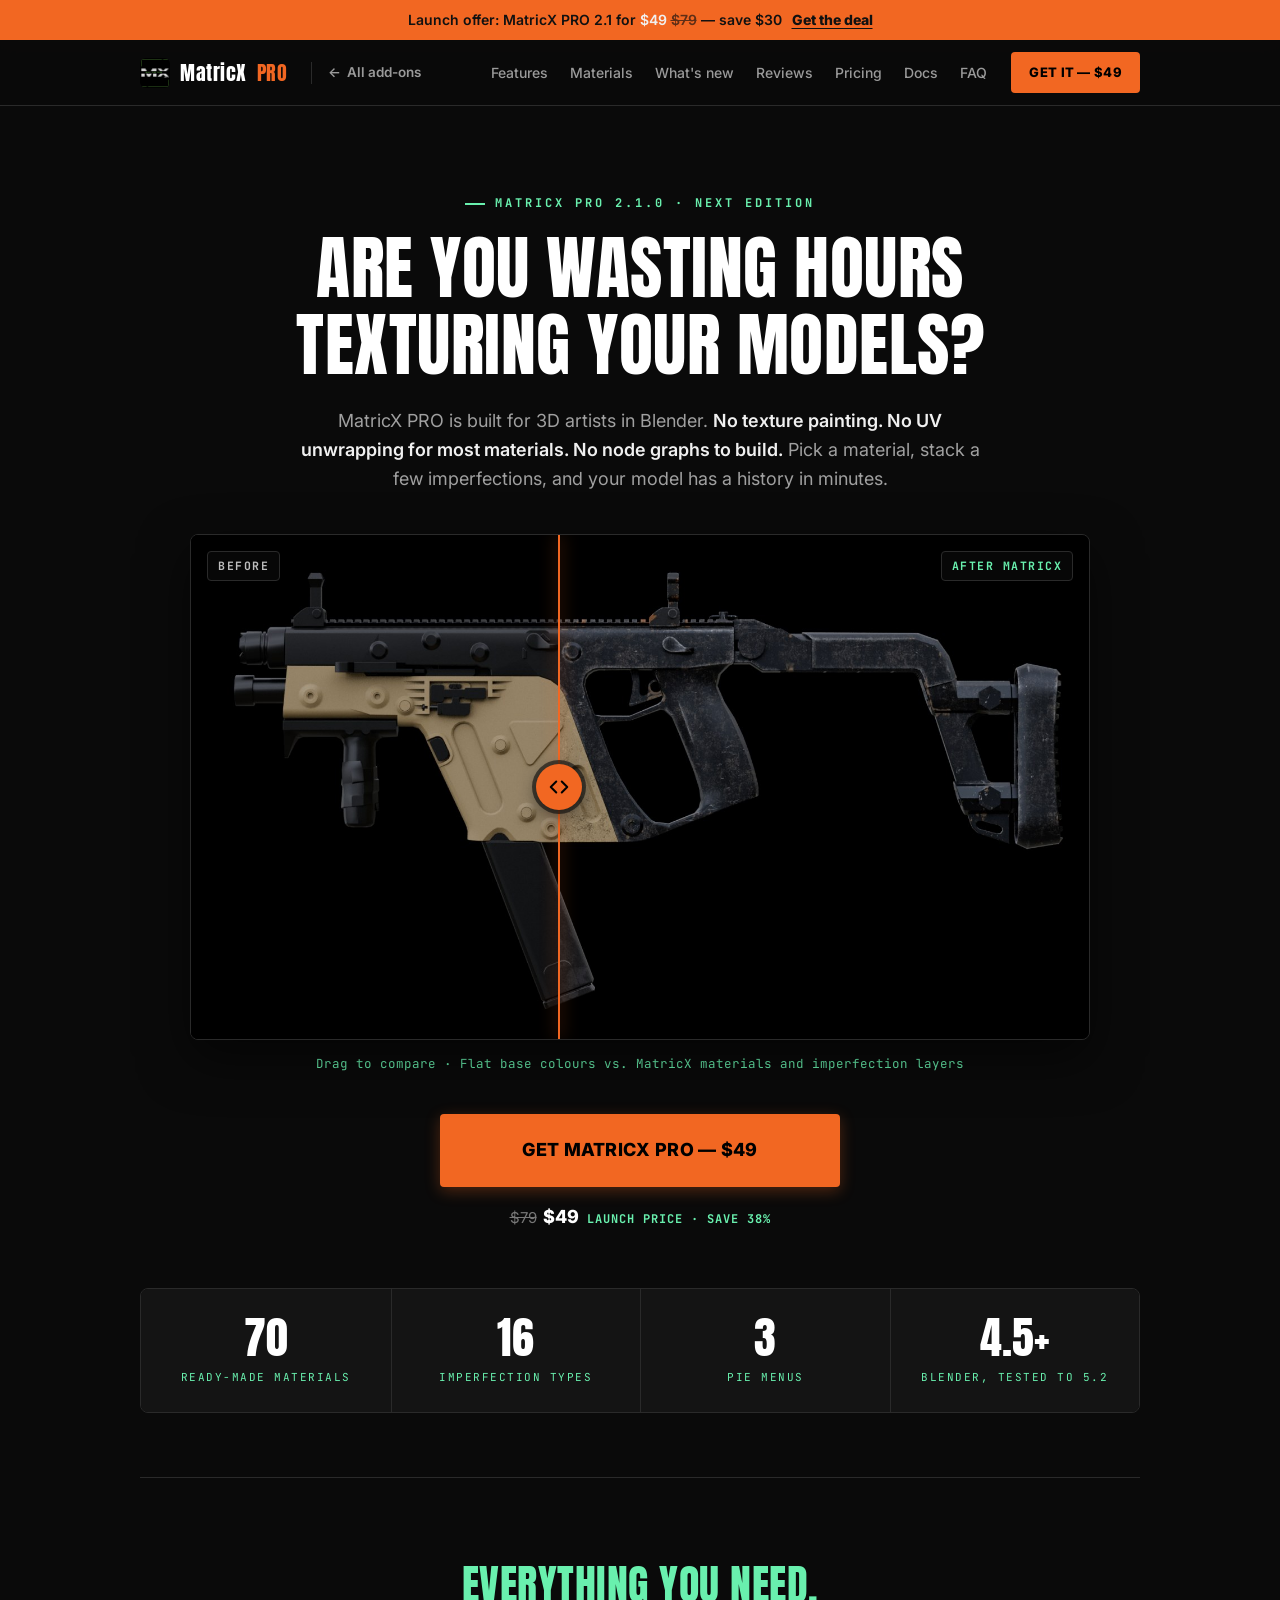
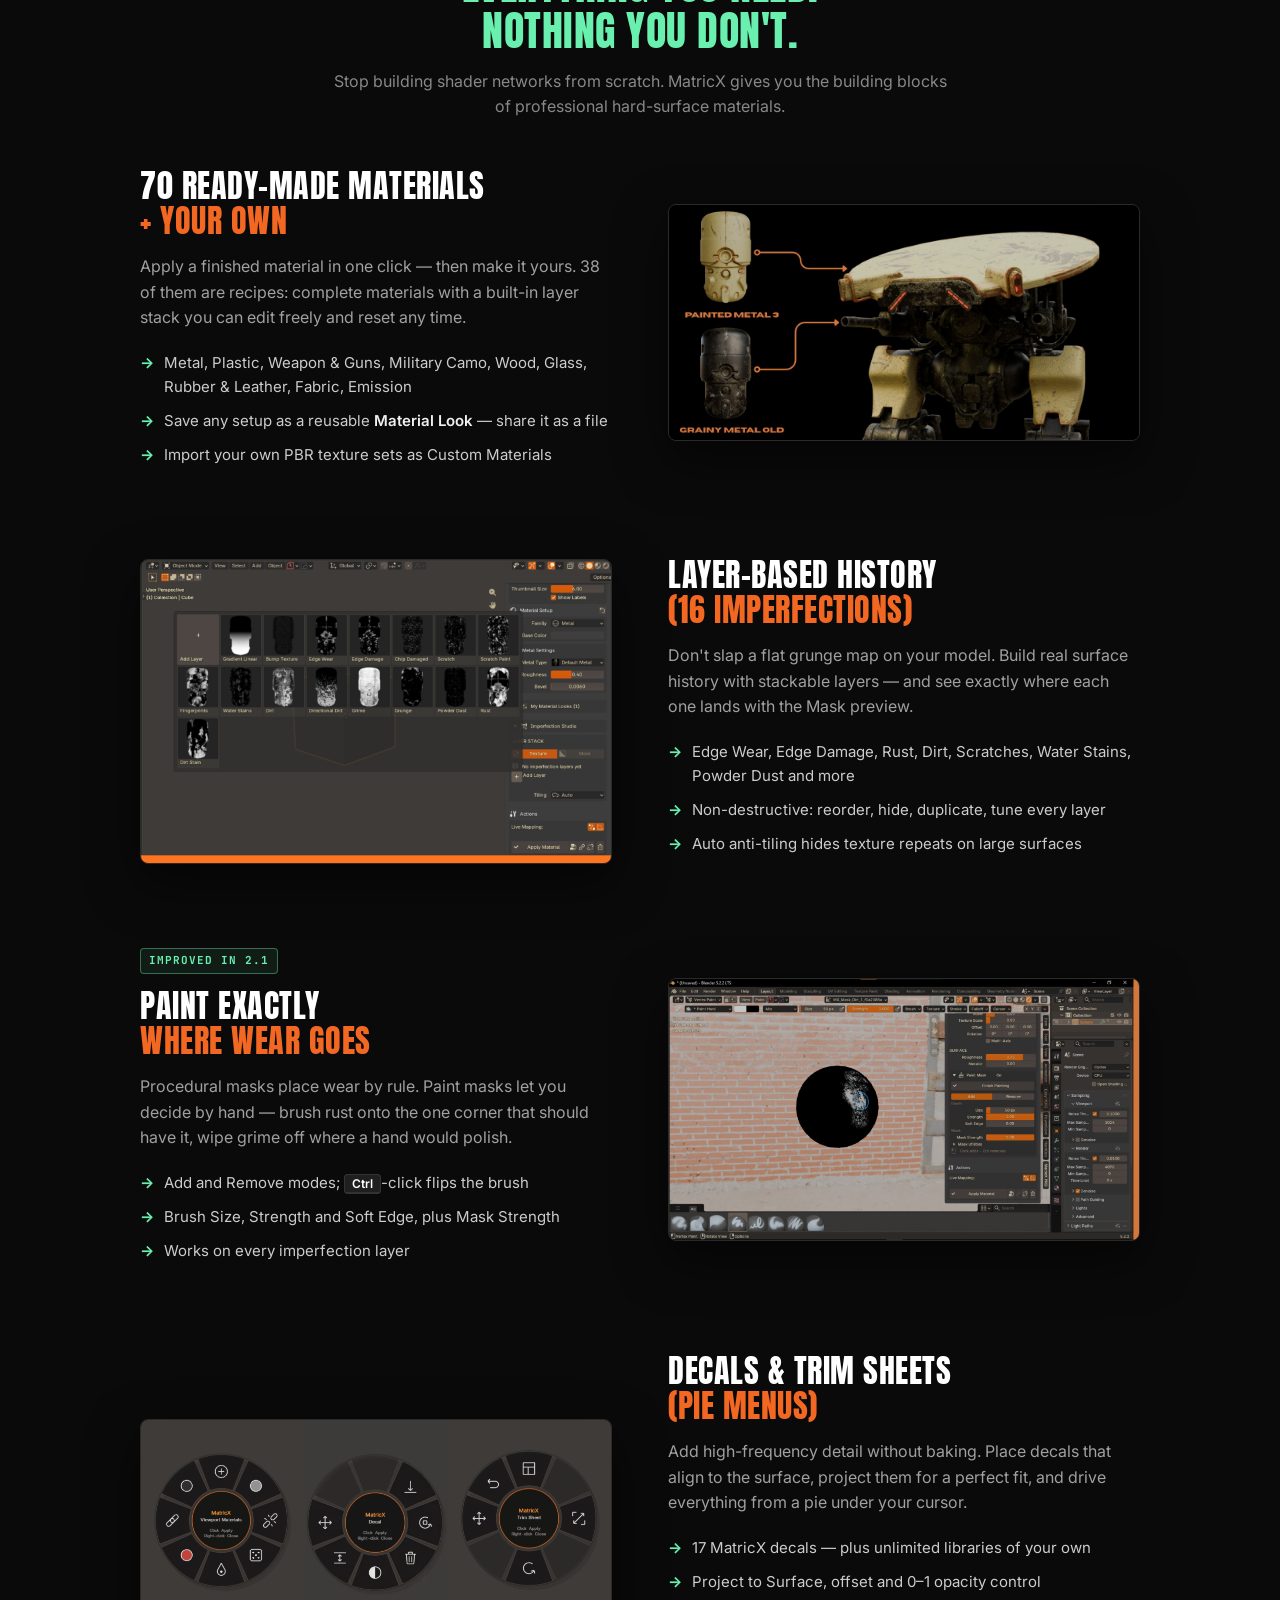
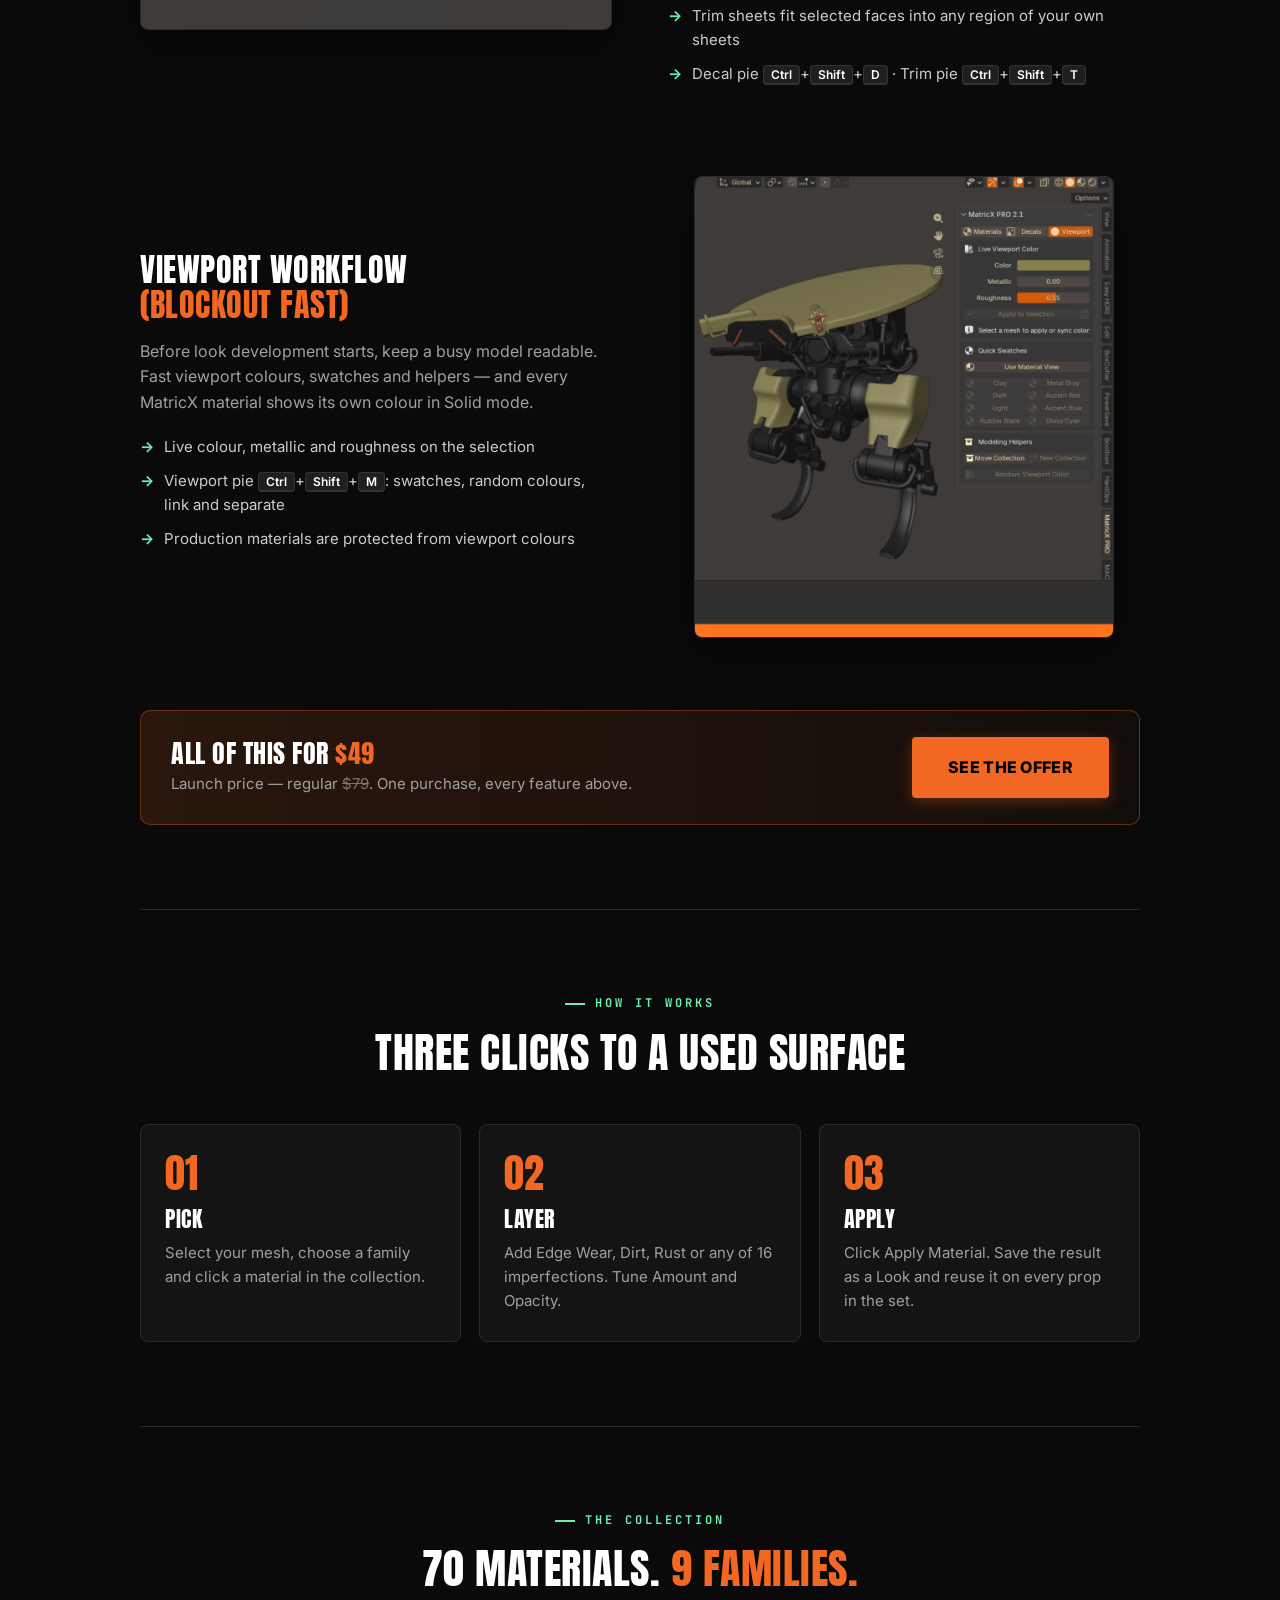
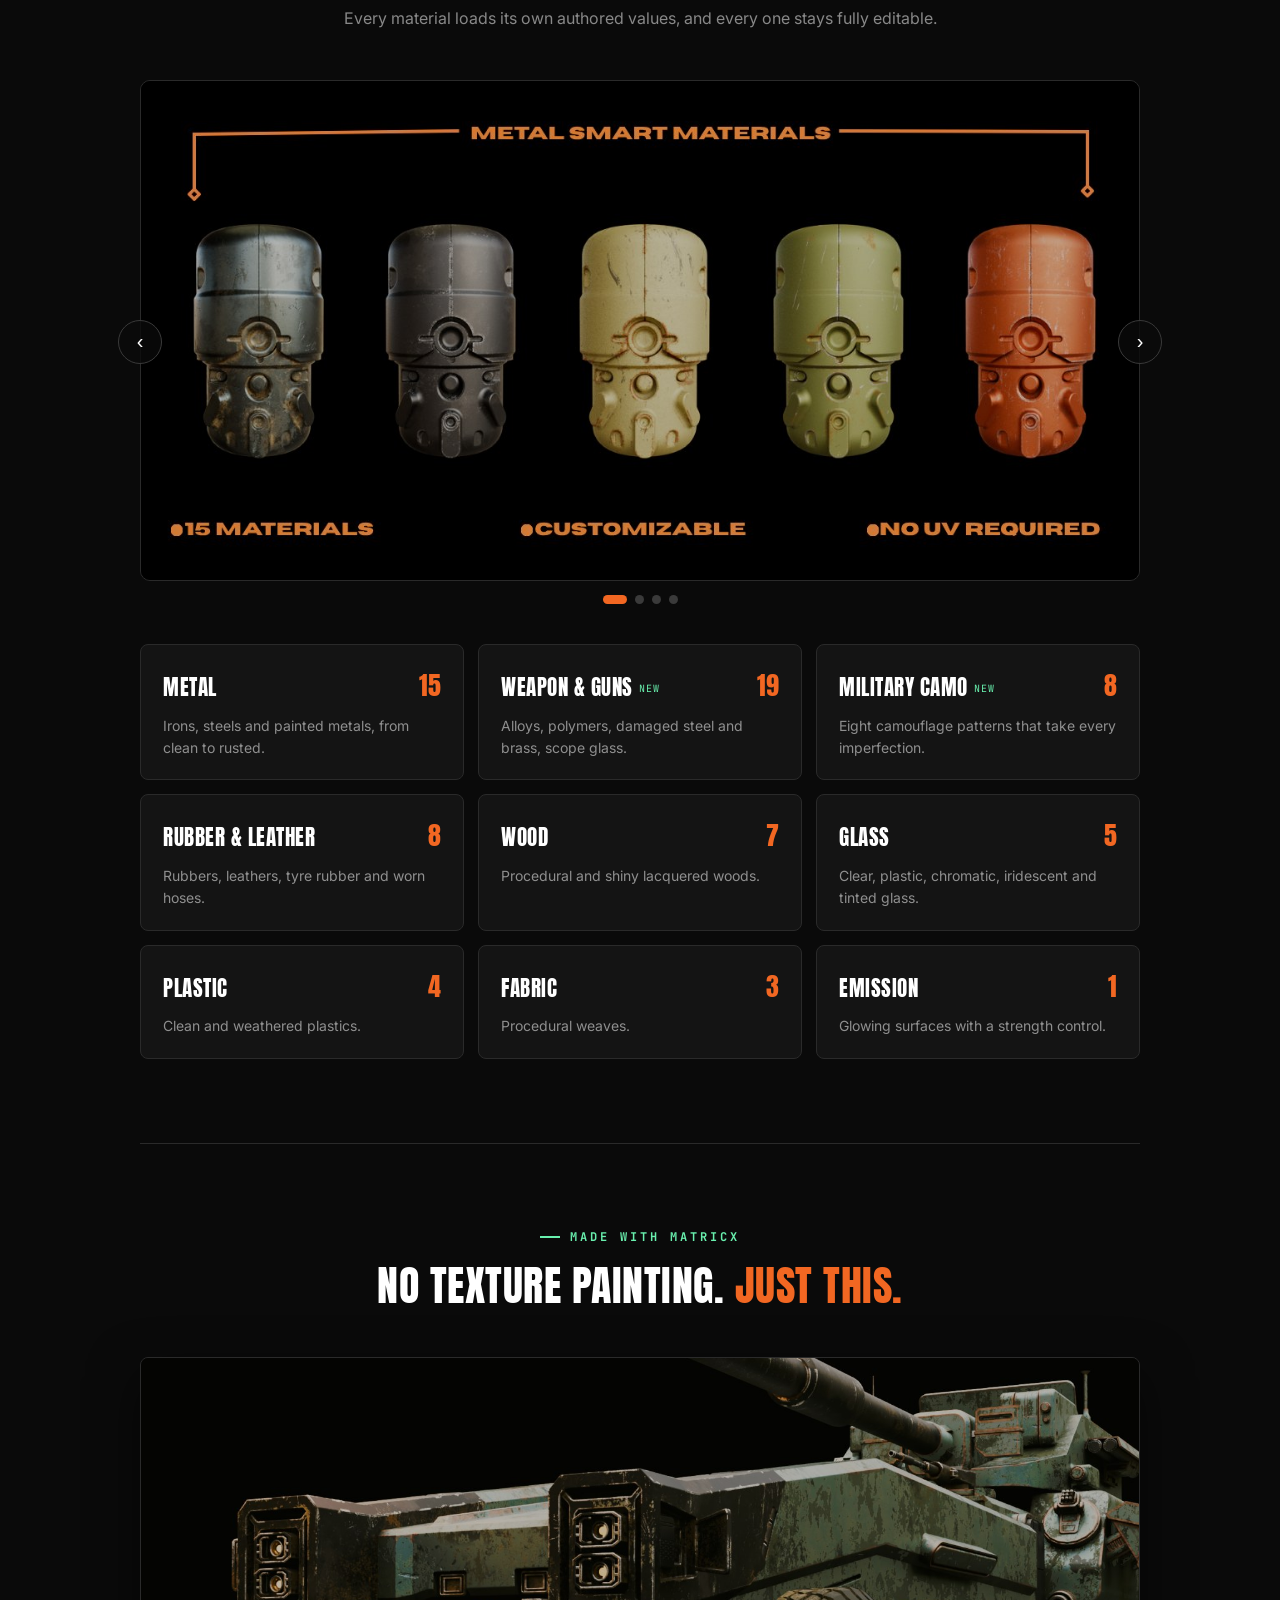
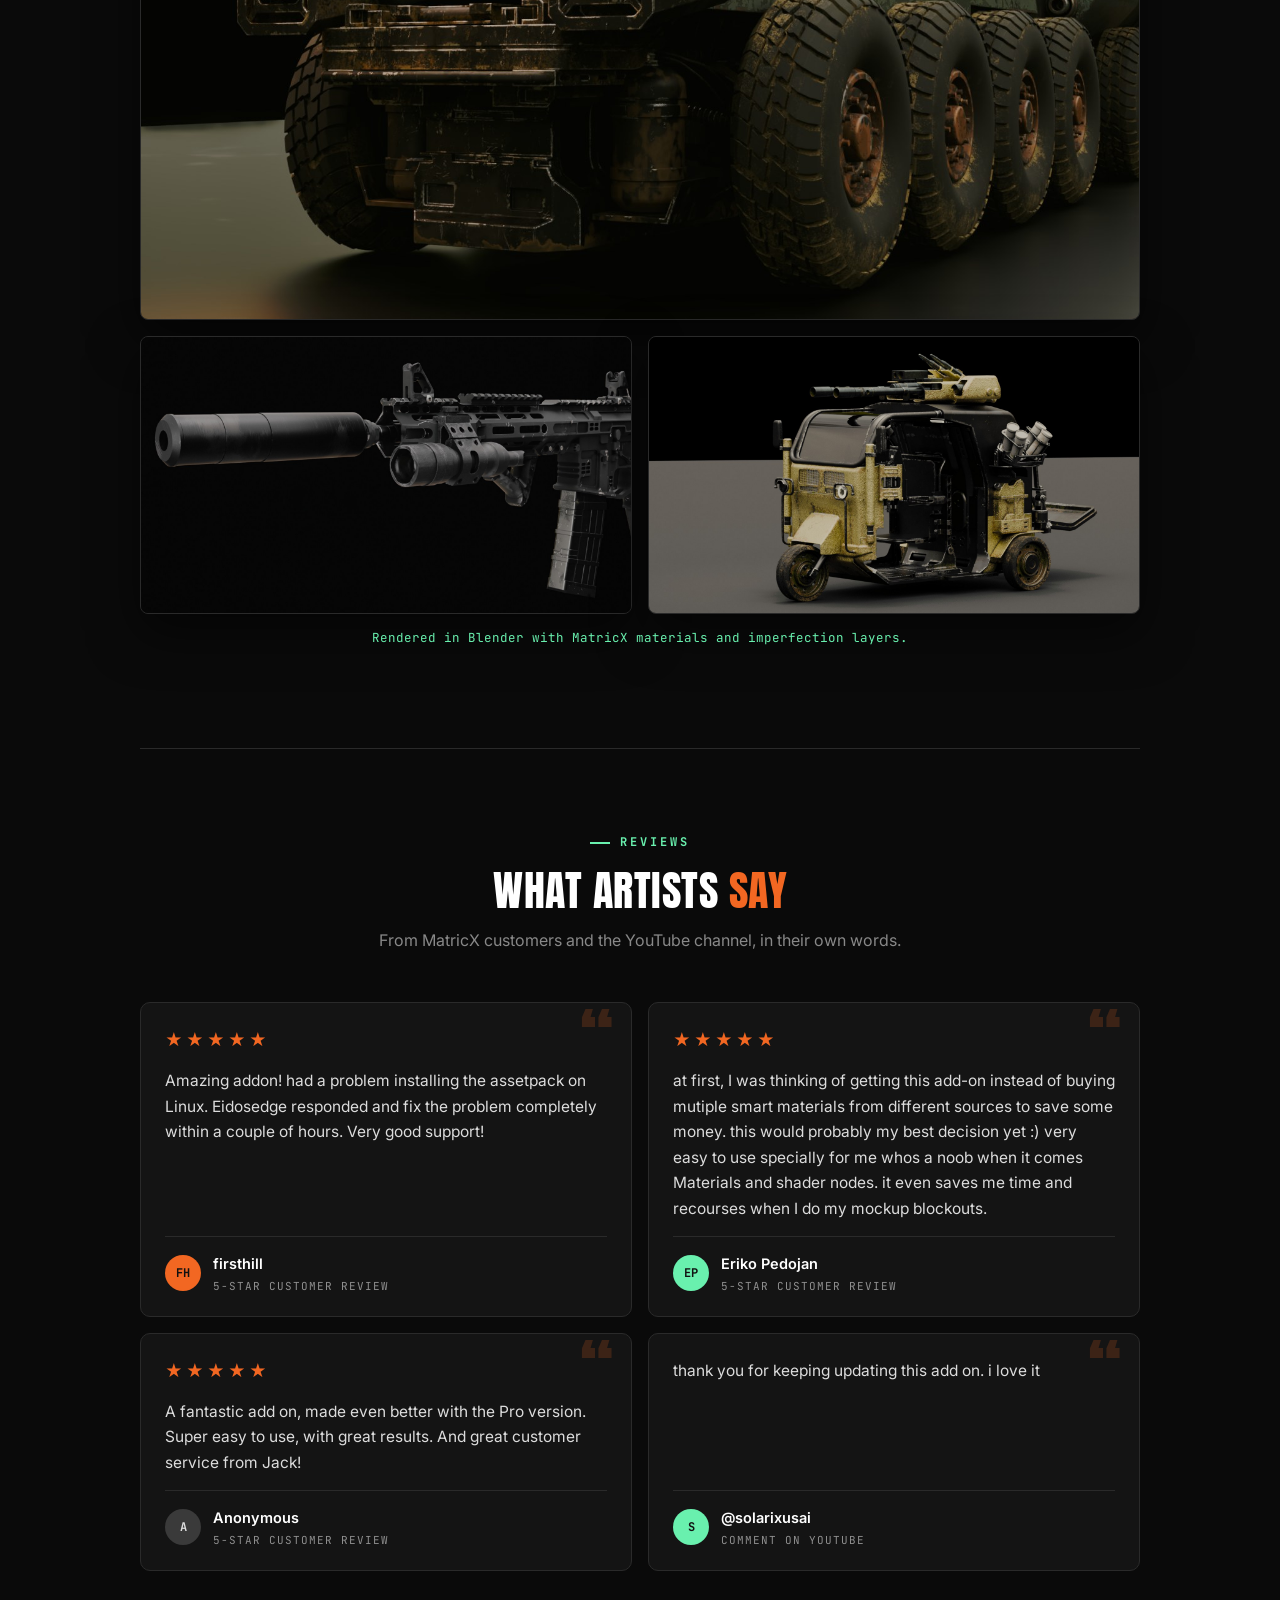
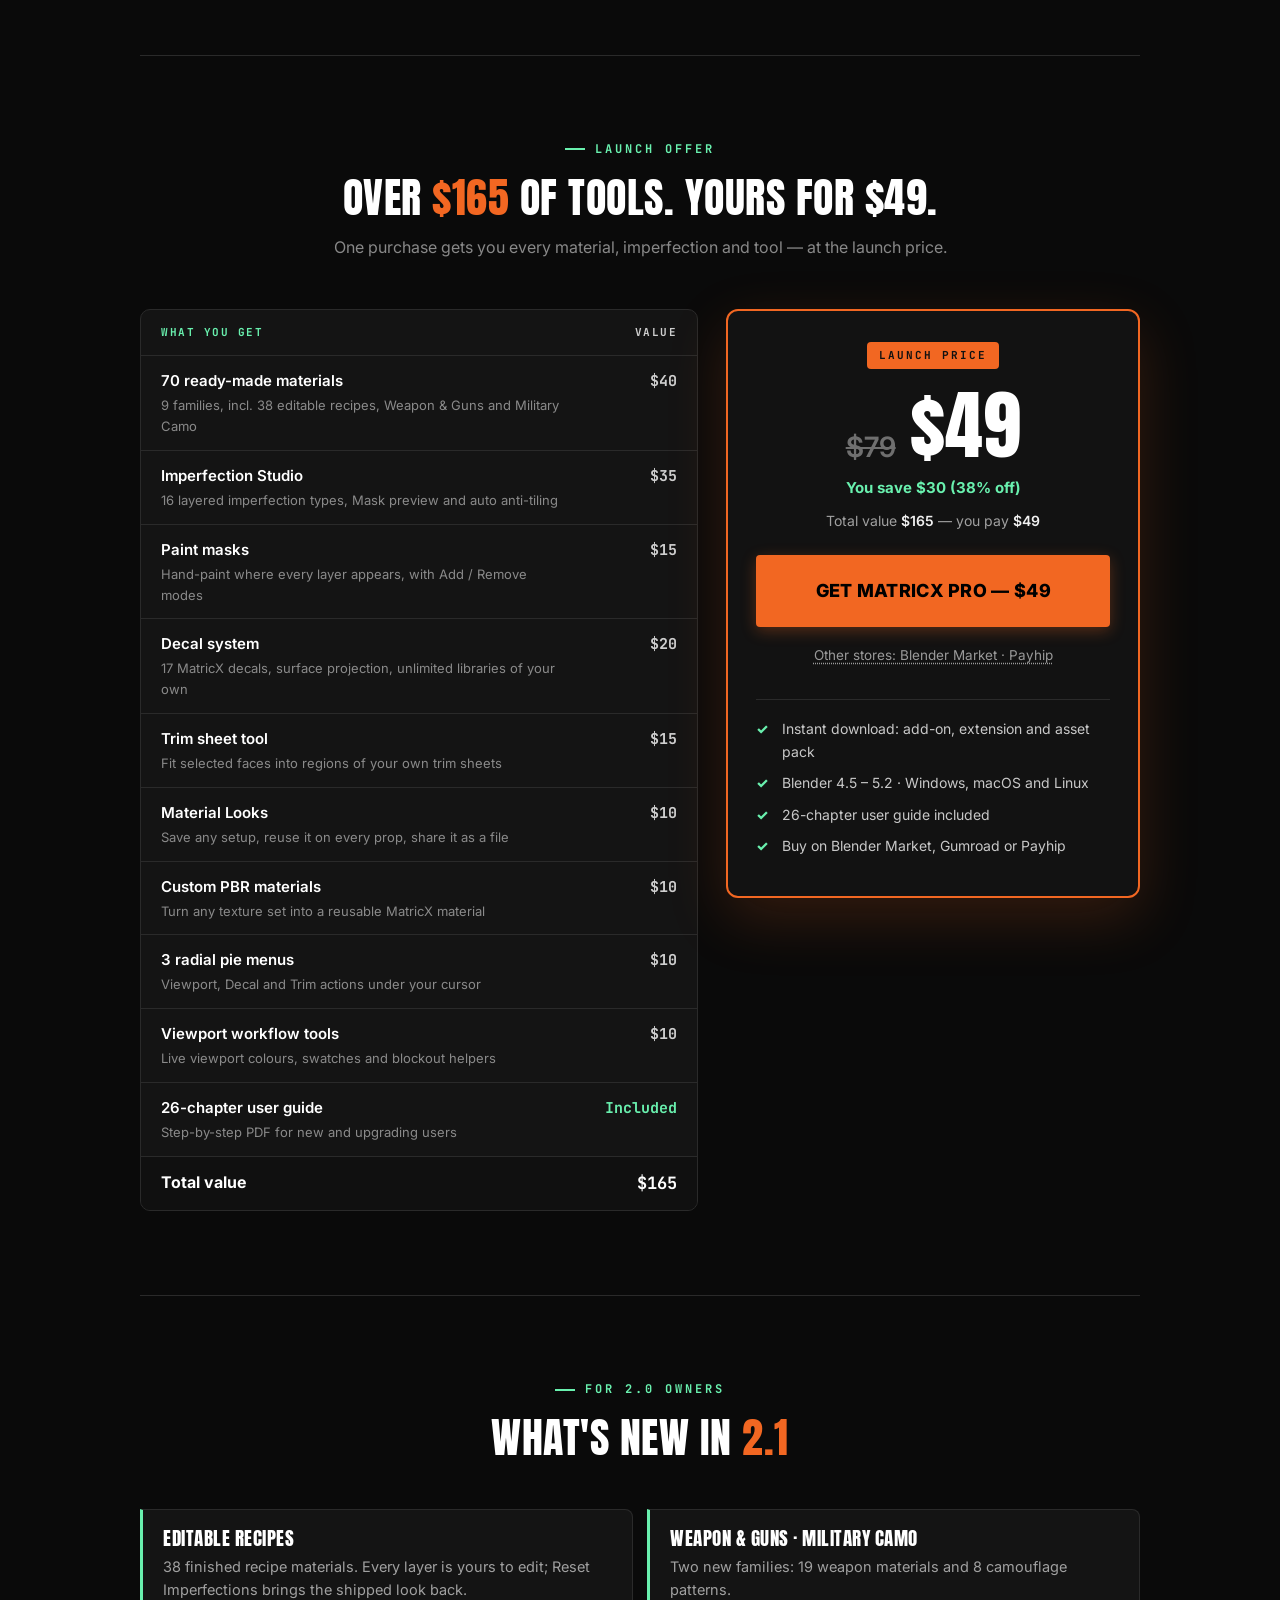
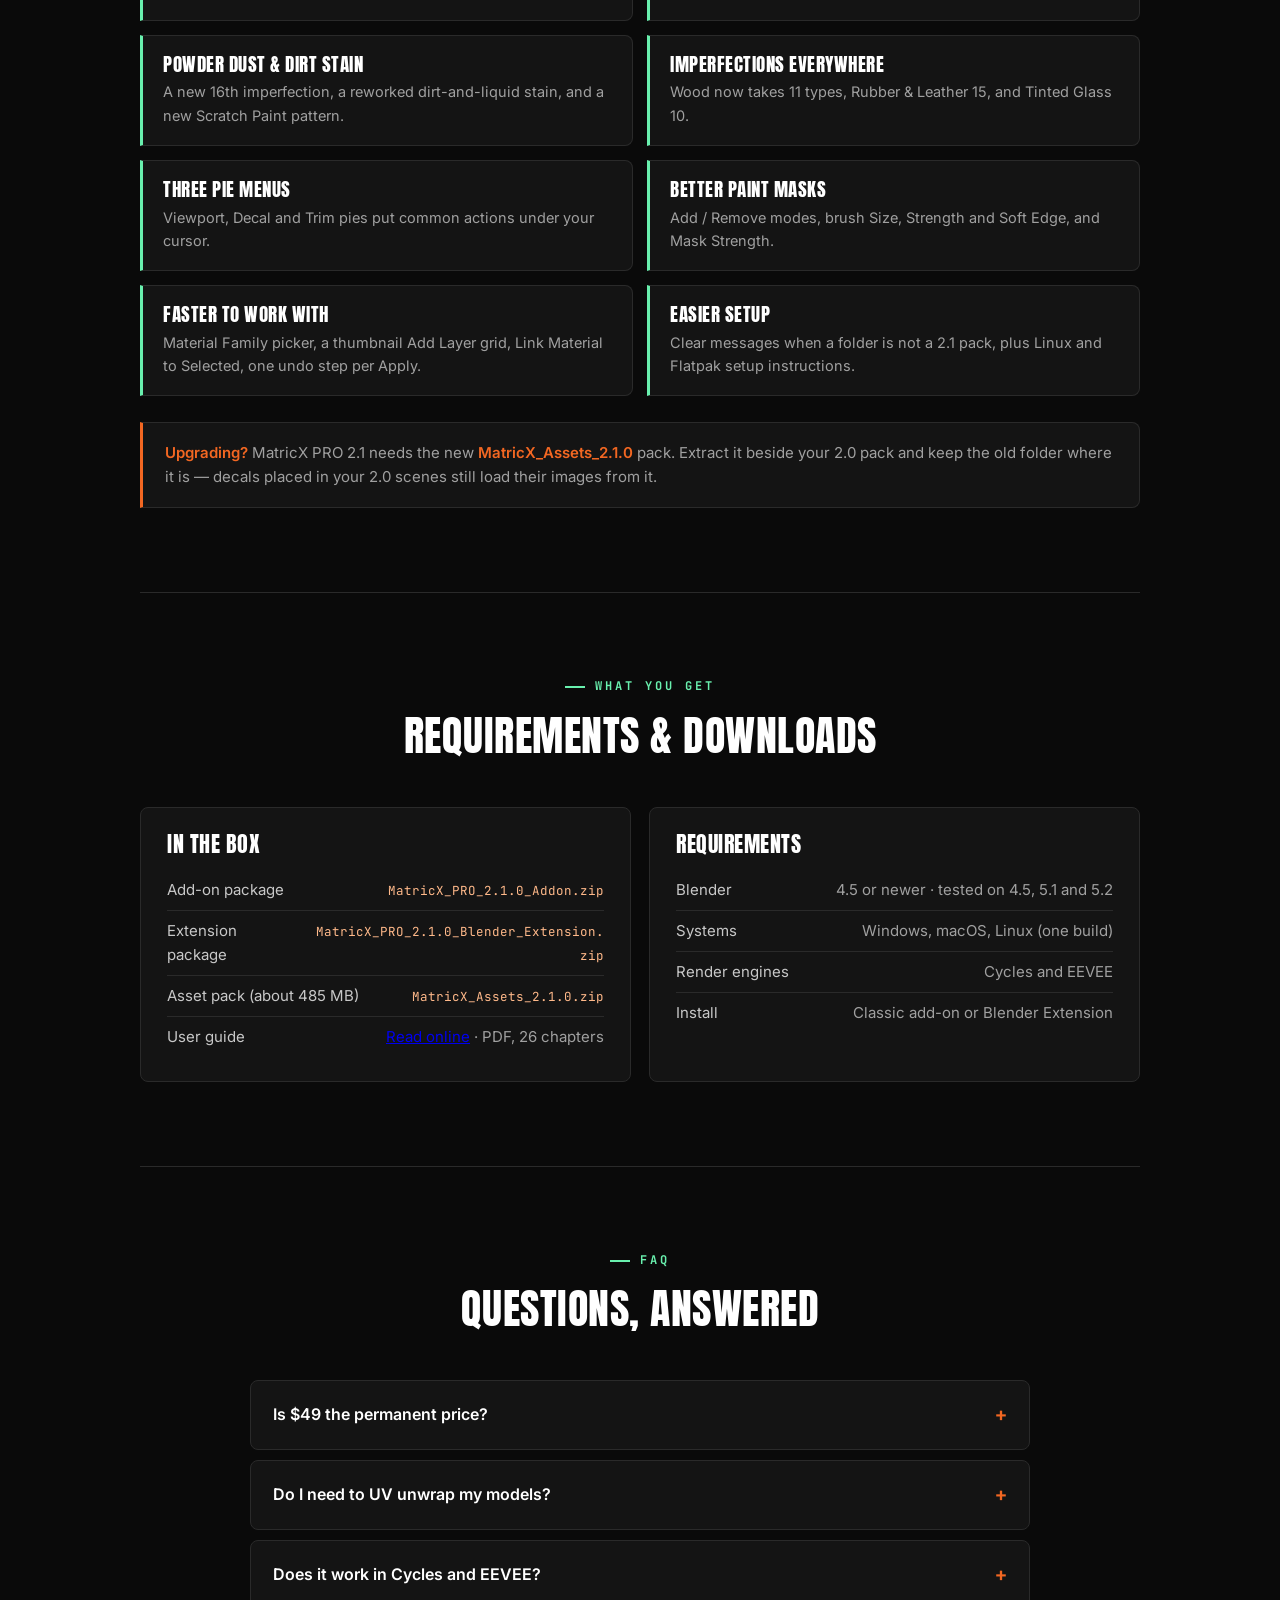
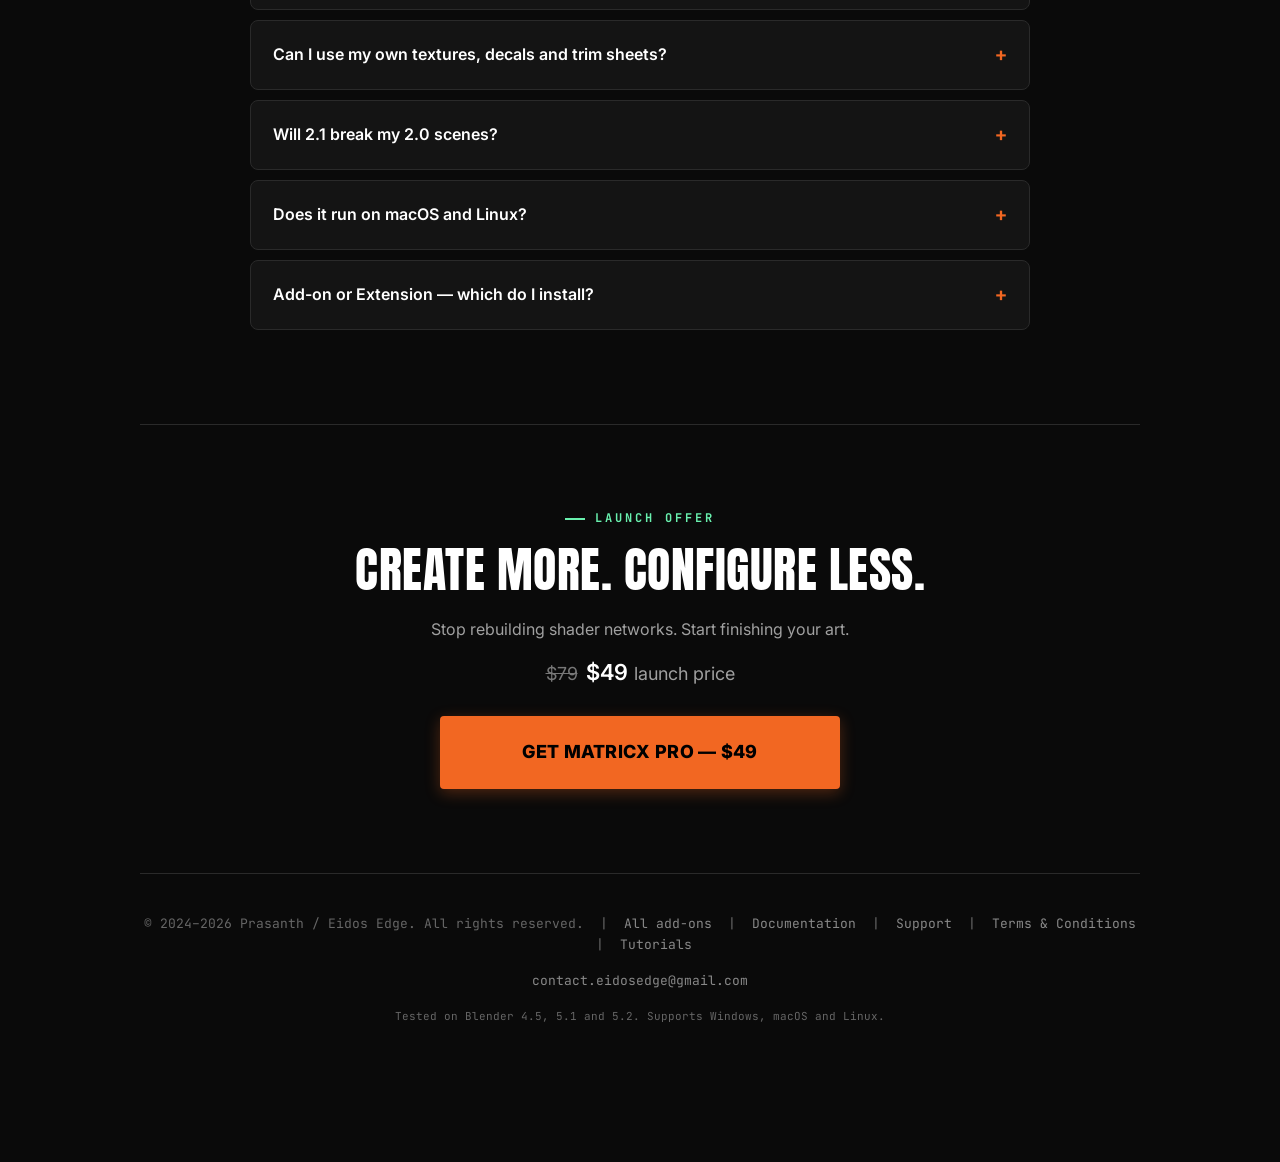
==== commit 5a51f325: "SEO, analytics and lead-capture updates (review build, not published) Co-Authored-By: Claude Opus 5." ====
--- a/index.html
+++ b/index.html
@@ -5,11 +5,24 @@
 <meta name="viewport" content="width=device-width, initial-scale=1.0">
 <title>MatricX PRO 2.1 — Stop Wasting Time Texturing</title>
 <meta name="description" content="MatricX PRO for Blender: 70 ready-made materials, 16 layered imperfection types, paint masks, decals and trim sheets. Click, customise, finish.">
+<link rel="canonical" href="https://eidosedgestudio.com/MatricX-Pro-Page/">
+<meta property="og:type" content="website">
+<meta property="og:site_name" content="Eidos Edge">
+<meta property="og:url" content="https://eidosedgestudio.com/MatricX-Pro-Page/">
 <meta property="og:title" content="MatricX PRO 2.1 — Stop Wasting Time Texturing">
 <meta property="og:description" content="70 ready-made materials and 16 layered imperfections for Blender 4.5–5.2.">
 <meta property="og:image" content="https://eidosedgestudio.com/MatricX-Pro-Page/assets/pro-thumbnail.jpg?v=1">
+<meta property="og:image:width" content="1200">
+<meta property="og:image:height" content="600">
+<meta property="og:image:alt" content="MatricX PRO 2.1: a weathered rotor hub finished with MatricX materials, beside the MatricX PRO panel.">
 <meta name="twitter:card" content="summary_large_image">
-<link rel="icon" href="assets/logo.png">
+<meta name="twitter:title" content="MatricX PRO 2.1 — Stop Wasting Time Texturing">
+<meta name="twitter:description" content="70 ready-made materials and 16 layered imperfections for Blender 4.5–5.2.">
+<meta name="twitter:image" content="https://eidosedgestudio.com/MatricX-Pro-Page/assets/pro-thumbnail.jpg?v=1">
+<meta name="twitter:image:alt" content="MatricX PRO 2.1: a weathered rotor hub finished with MatricX materials, beside the MatricX PRO panel.">
+<link rel="icon" href="https://eidosedgestudio.com/favicon.ico" sizes="any">
+<link rel="icon" type="image/png" href="https://eidosedgestudio.com/logo.png">
+<link rel="apple-touch-icon" href="https://eidosedgestudio.com/logo.png">
 <link rel="preconnect" href="https://fonts.googleapis.com">
 <link rel="preconnect" href="https://fonts.gstatic.com" crossorigin>
 <link href="https://fonts.googleapis.com/css2?family=Anton&family=Inter:wght@400;500;600;700;800&family=JetBrains+Mono:wght@500;700&display=swap" rel="stylesheet">
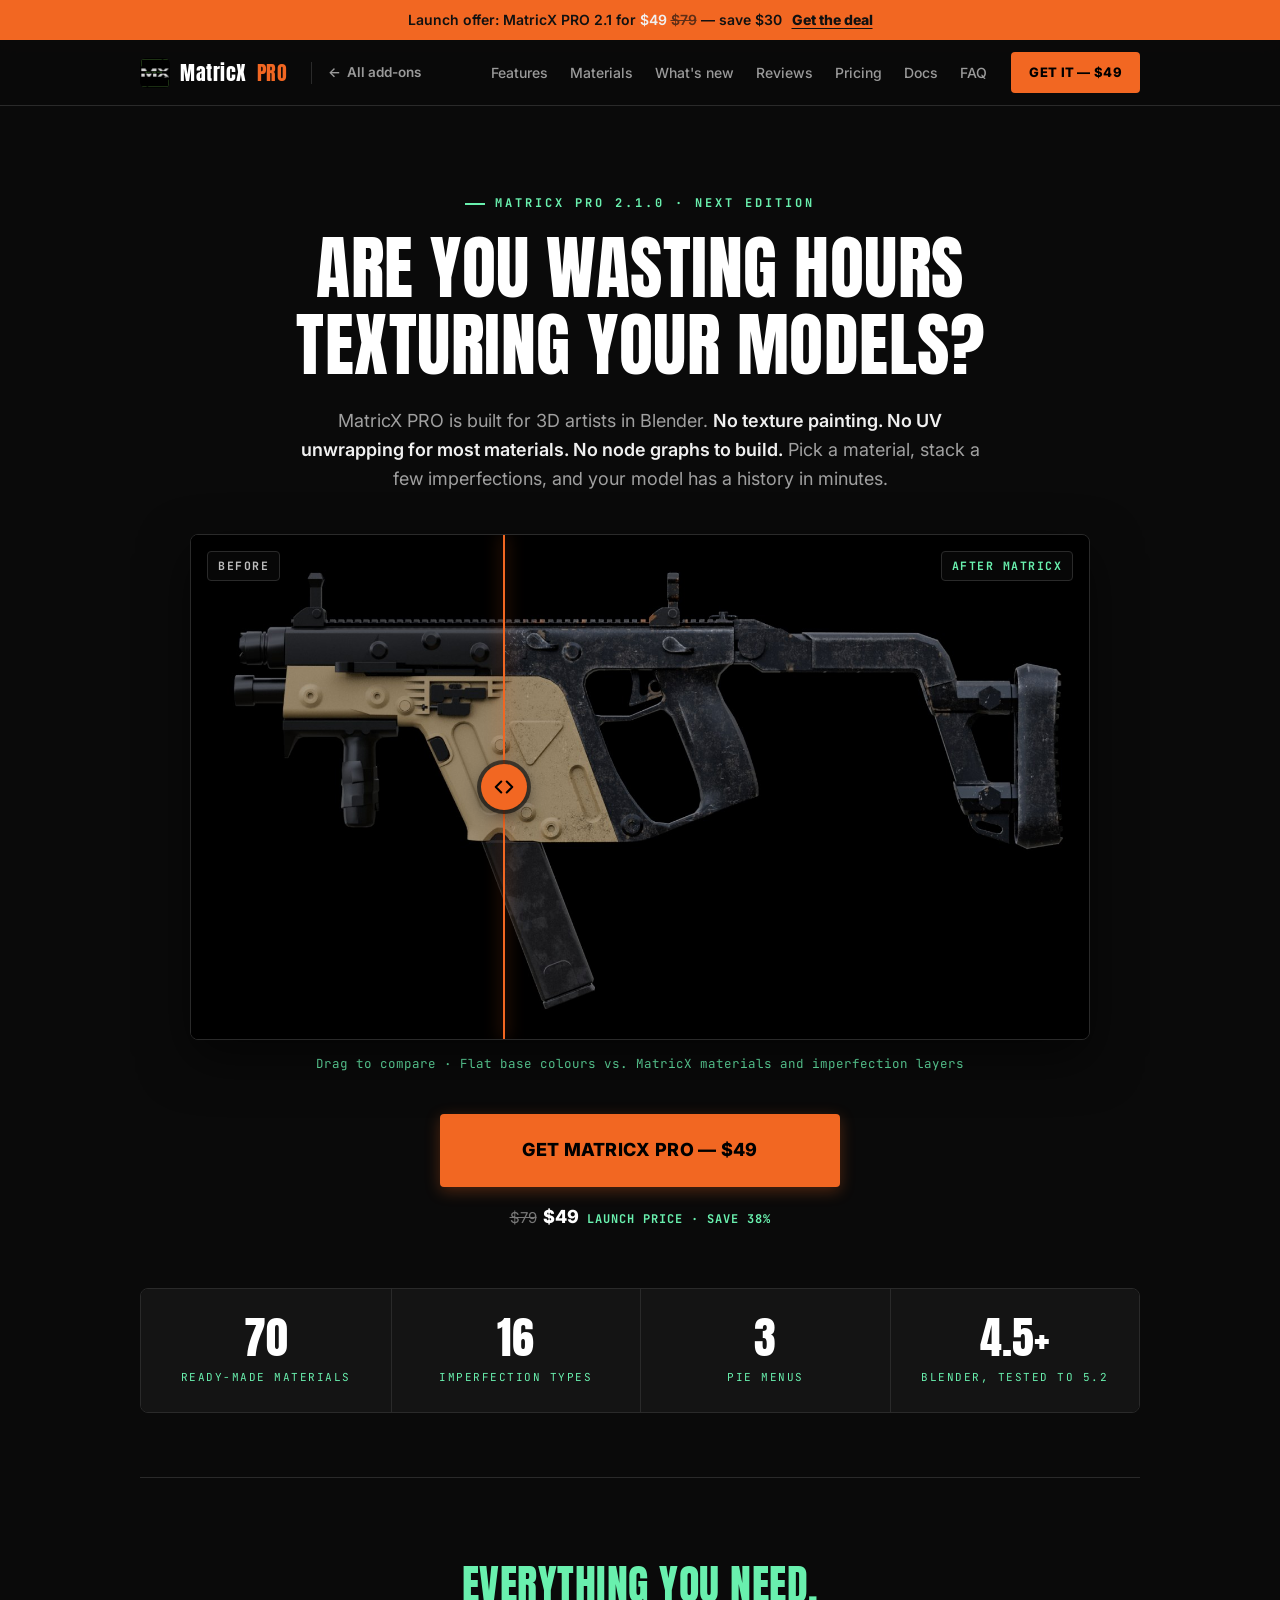
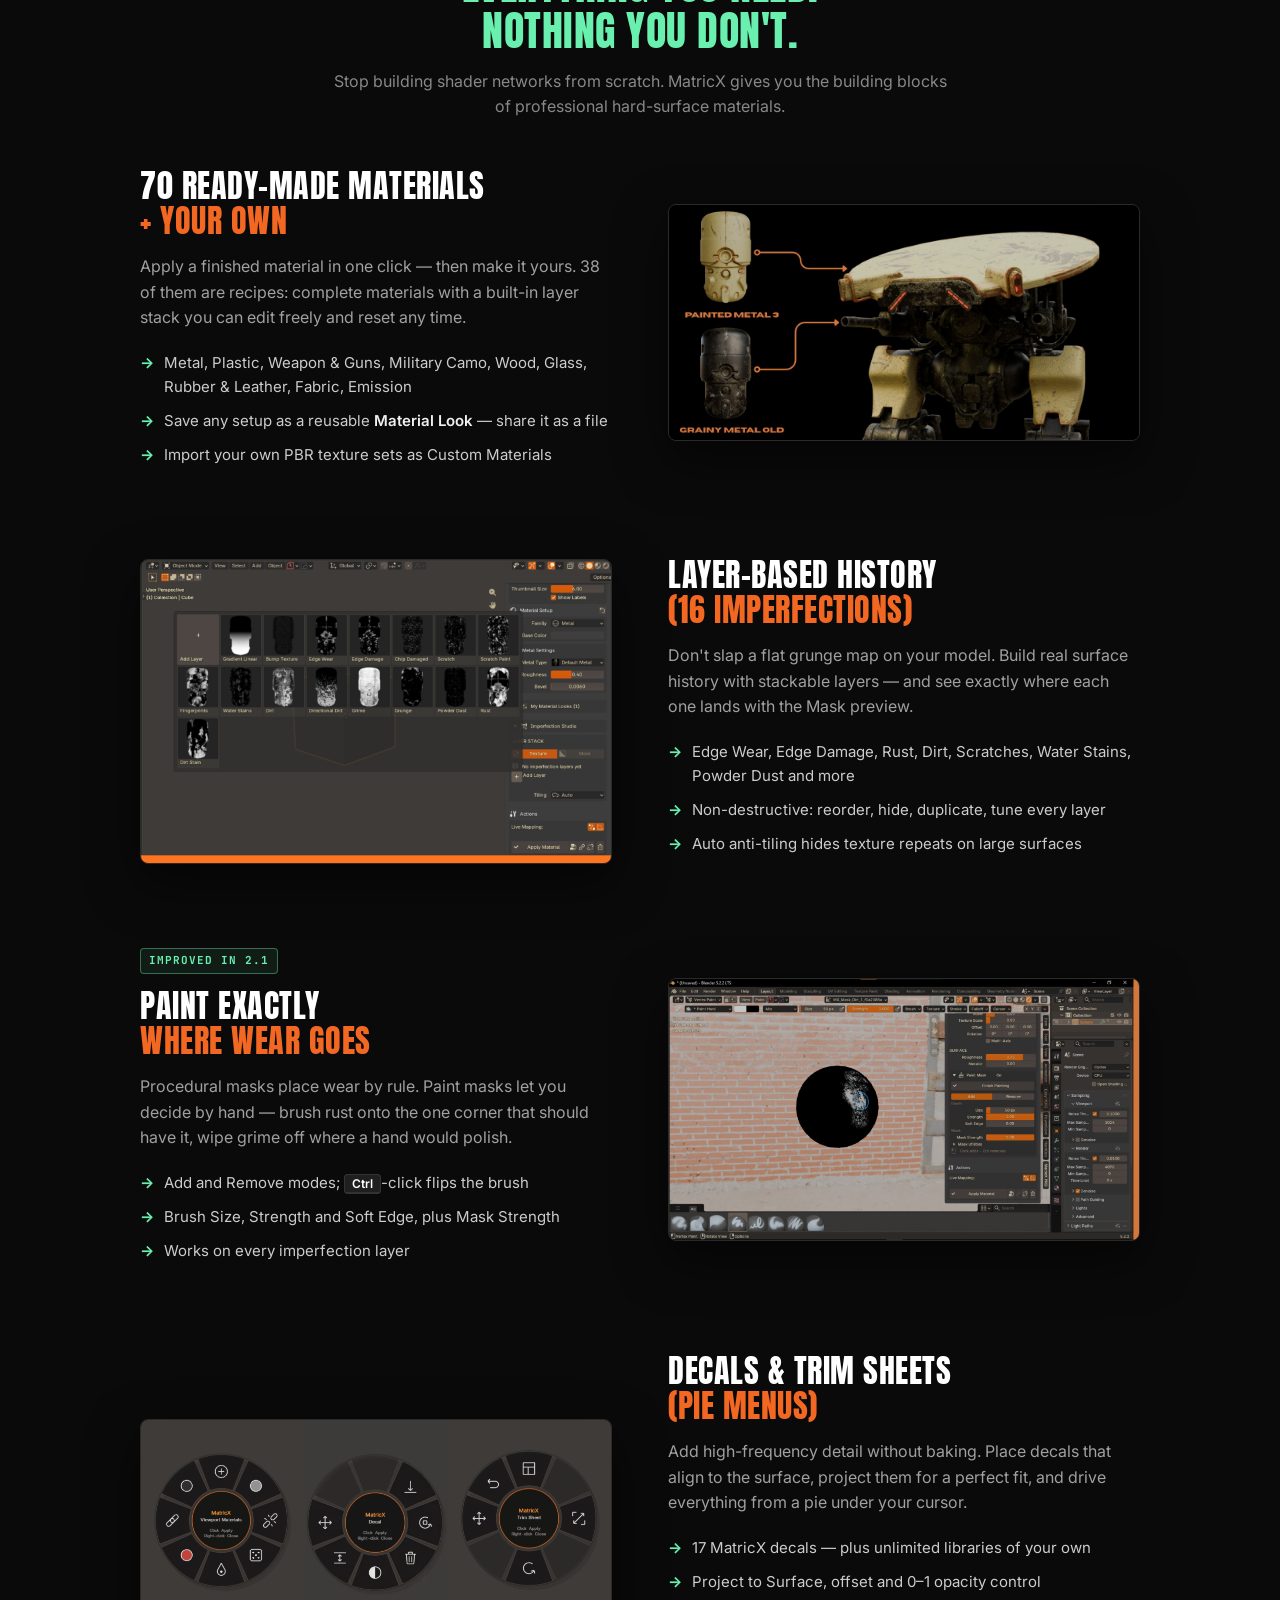
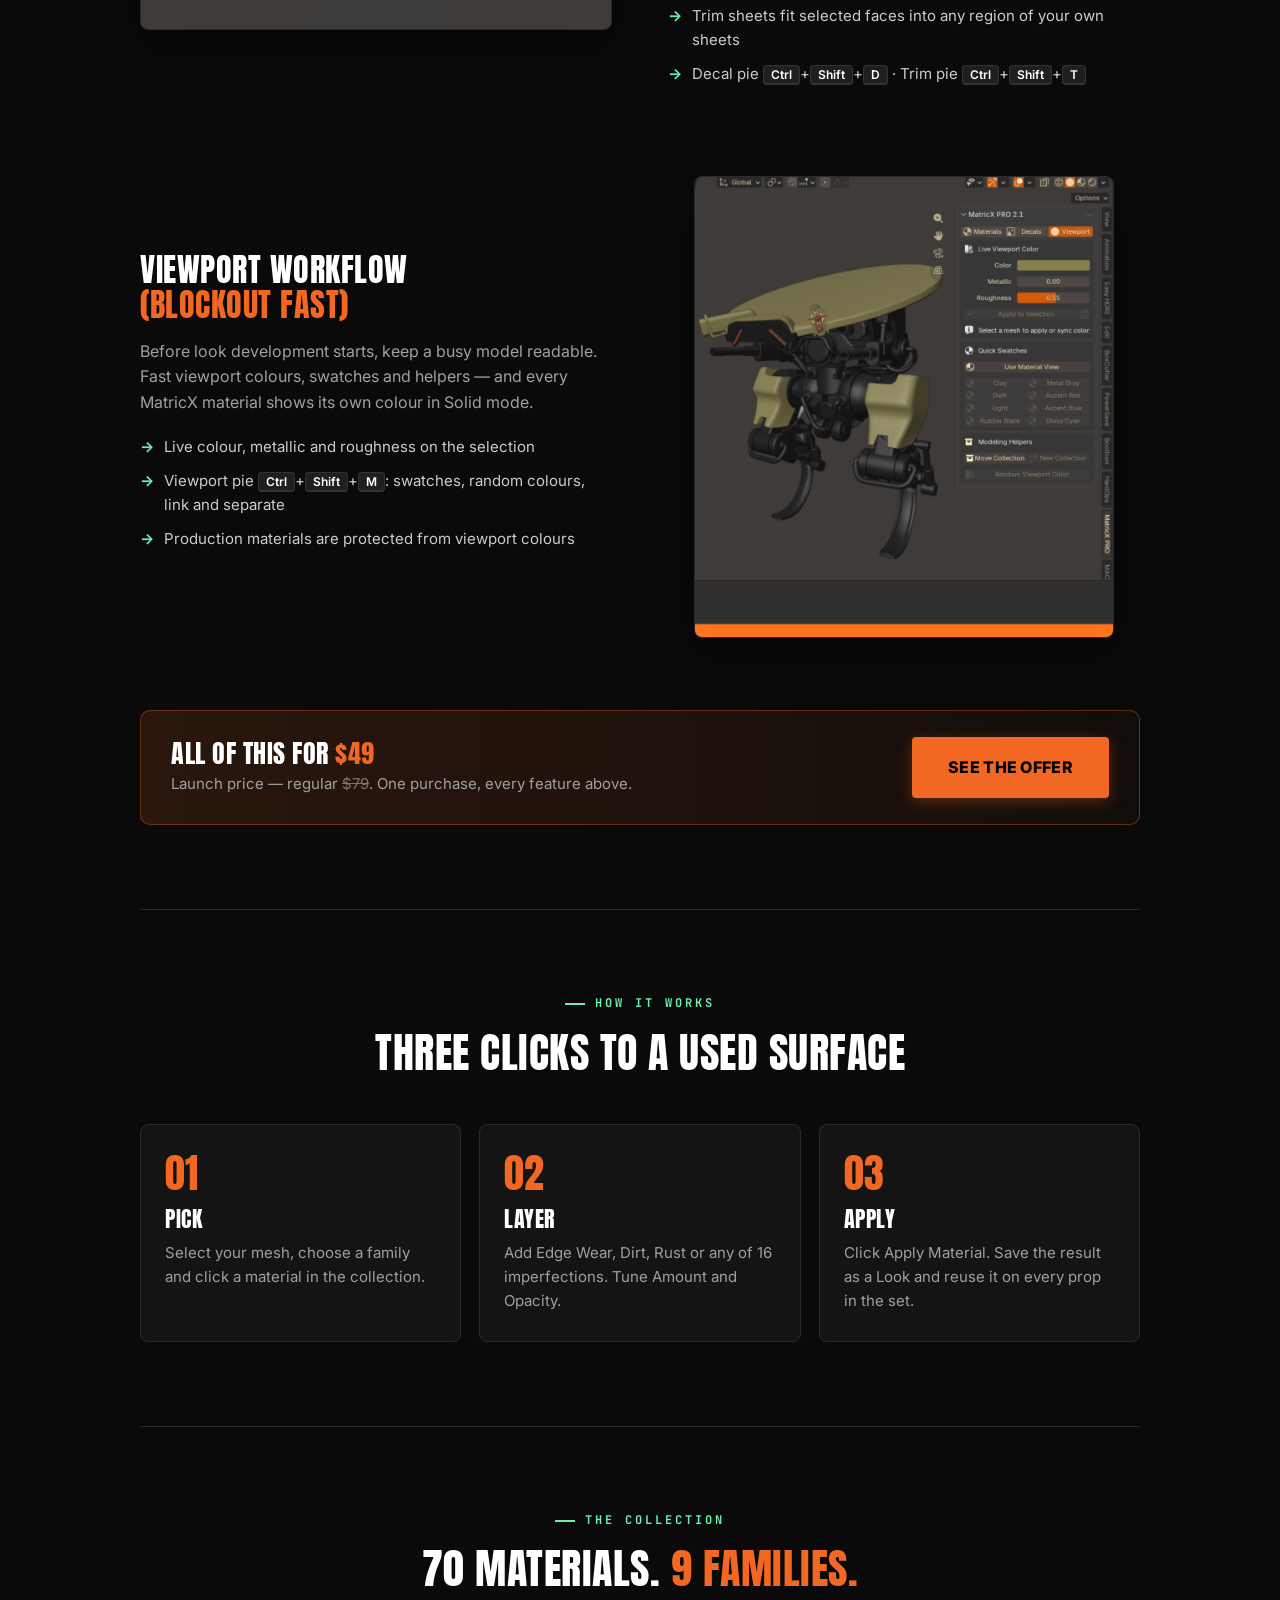
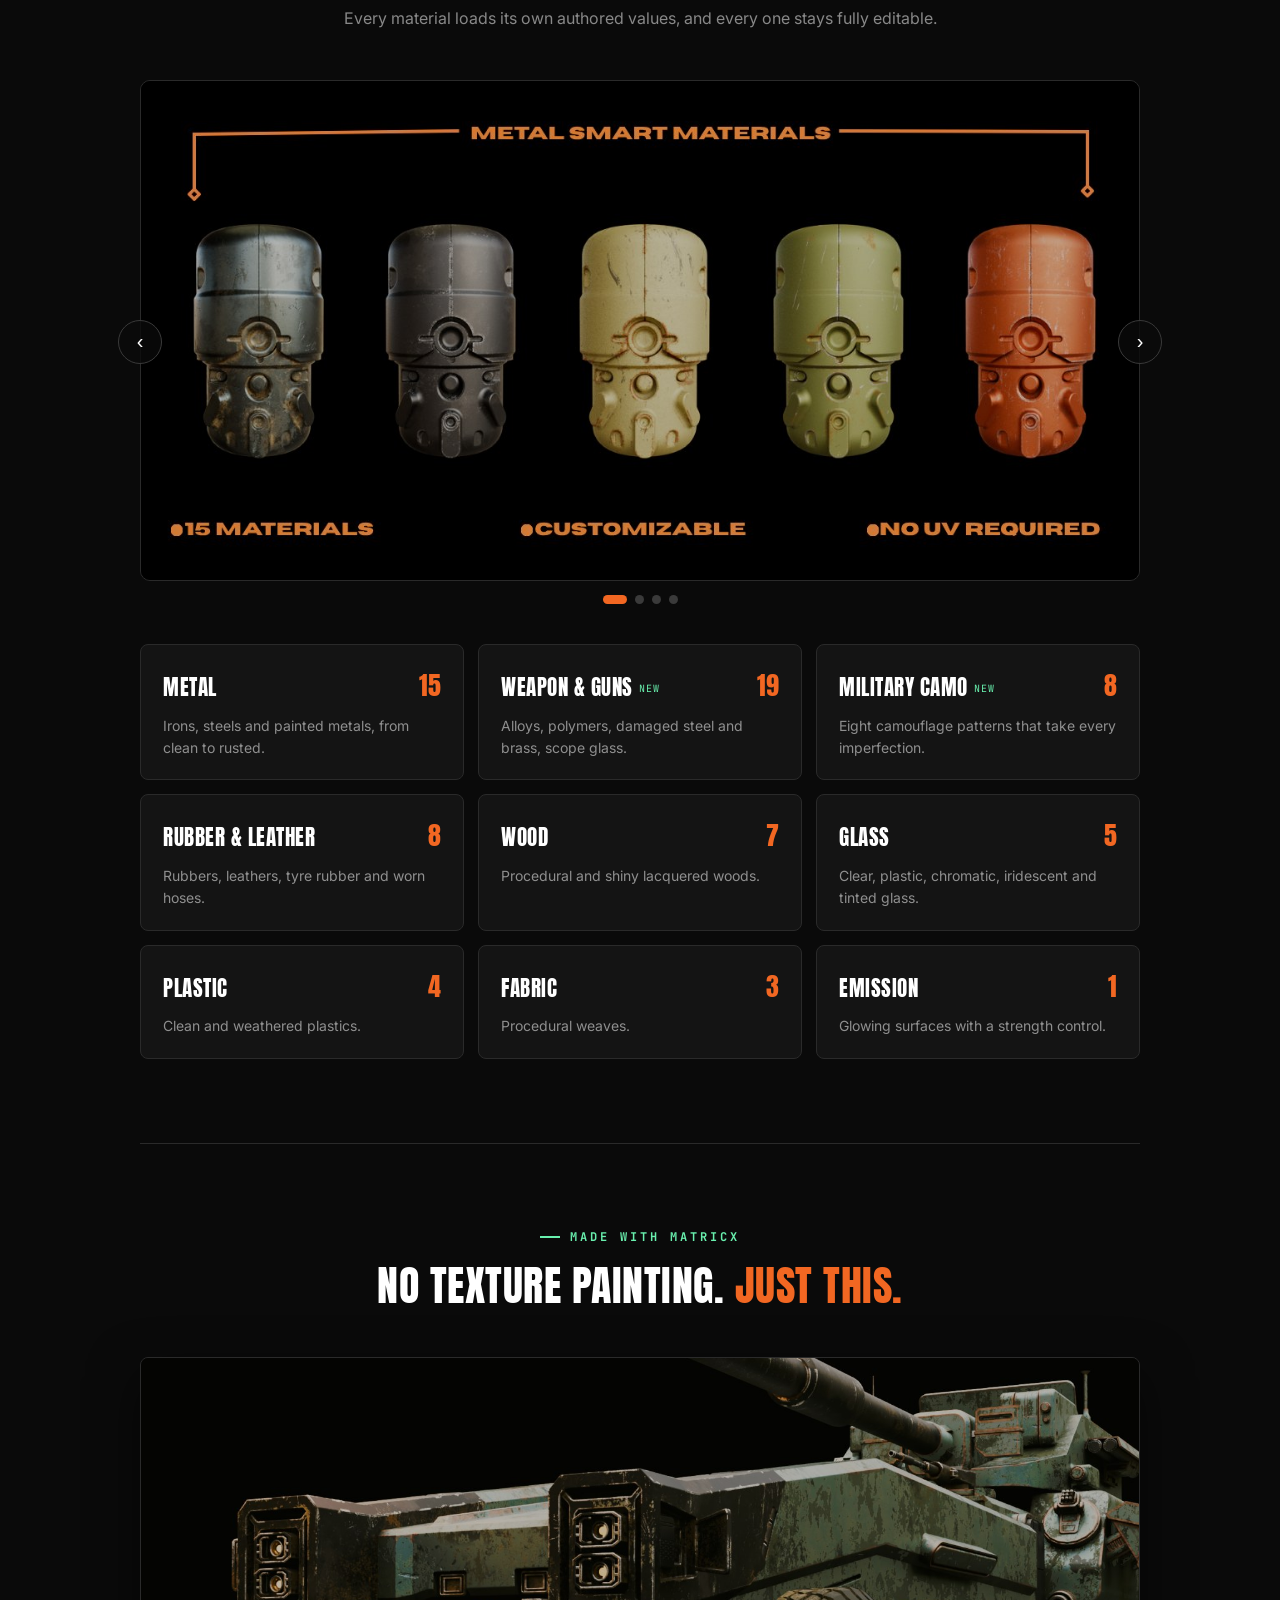
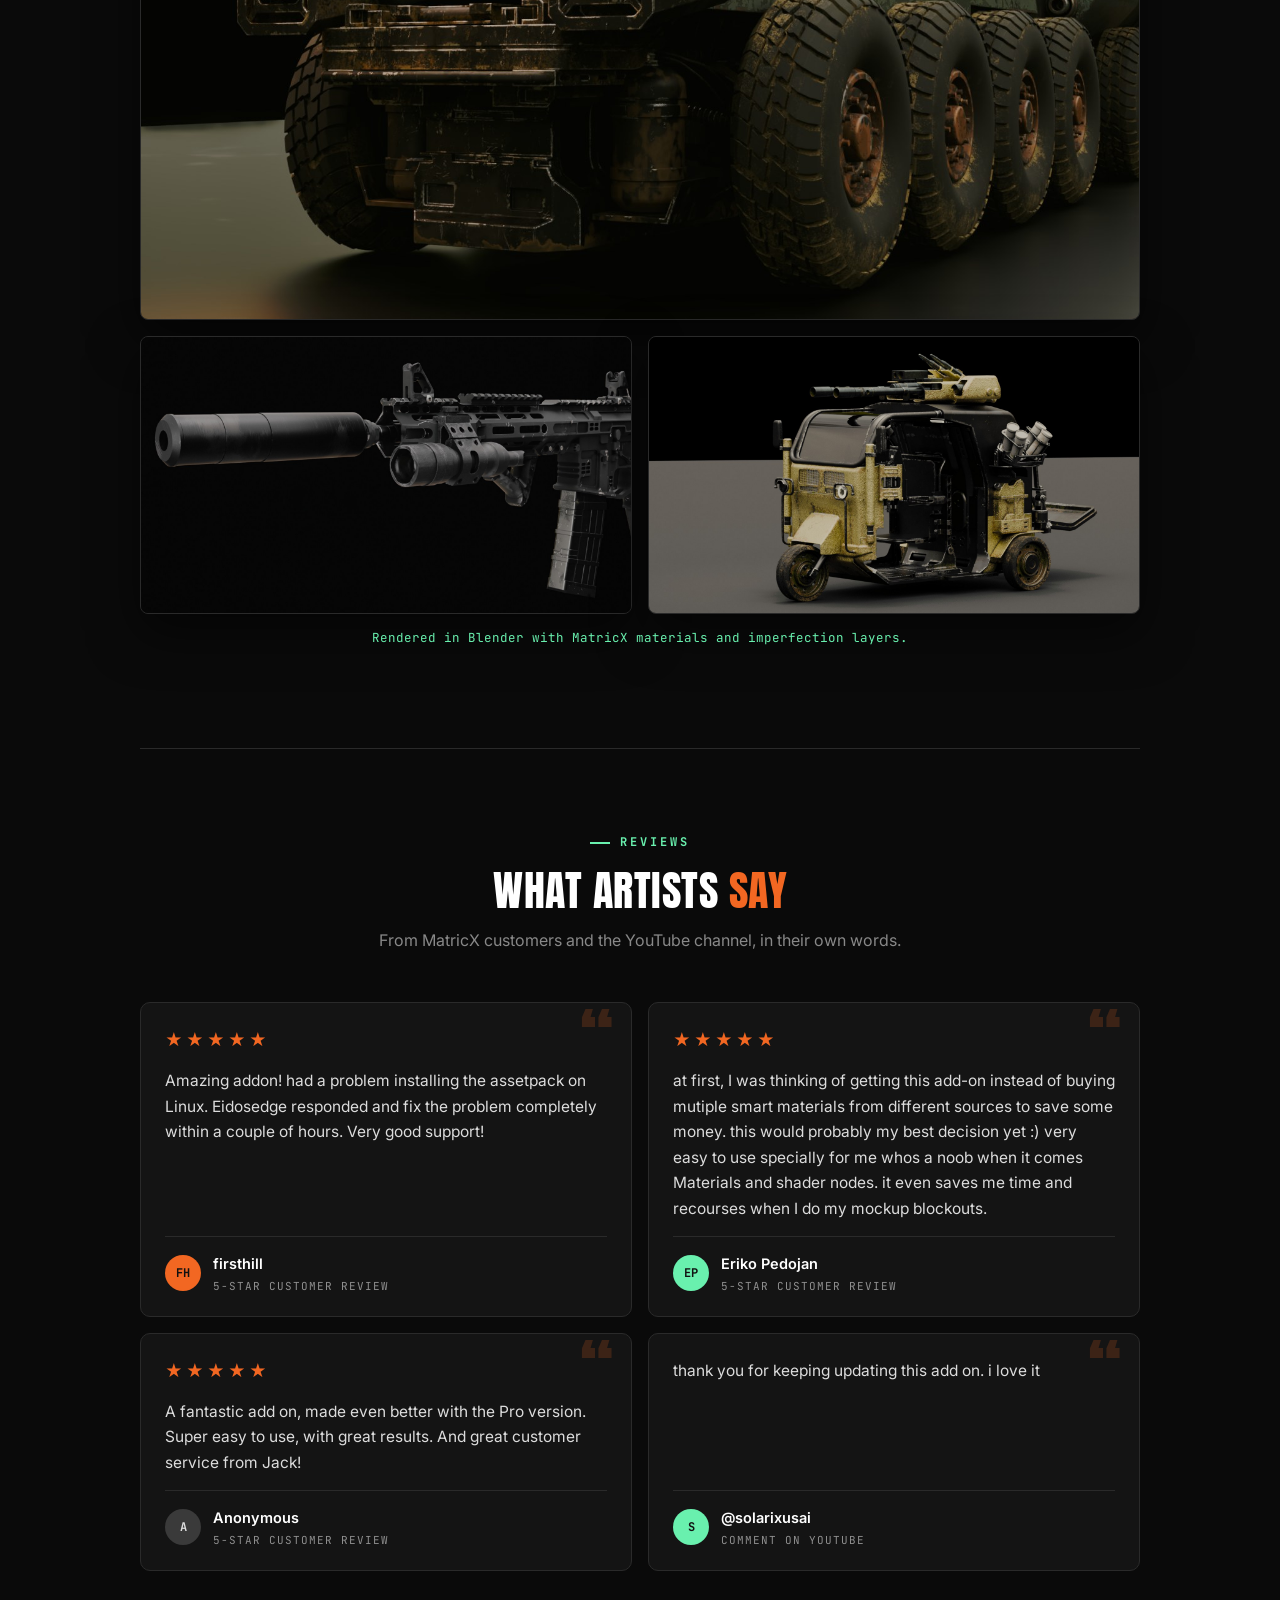
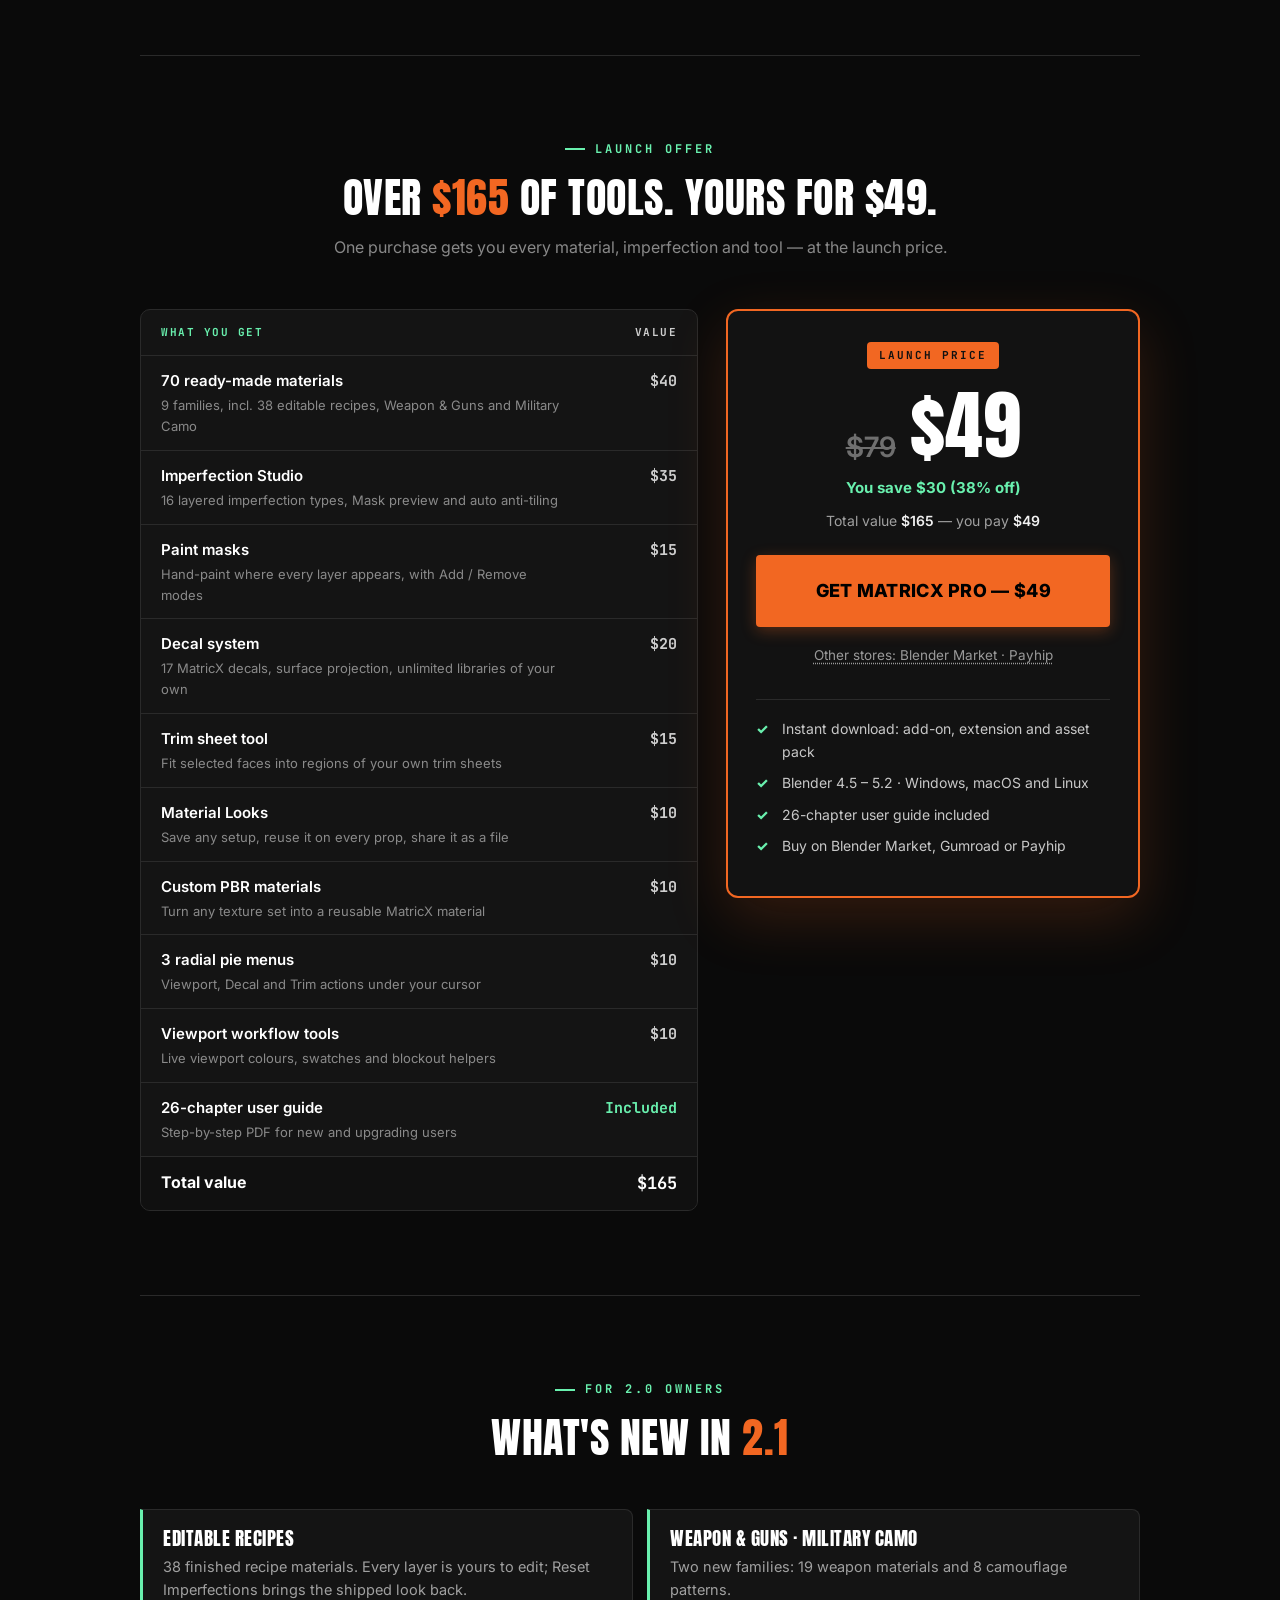
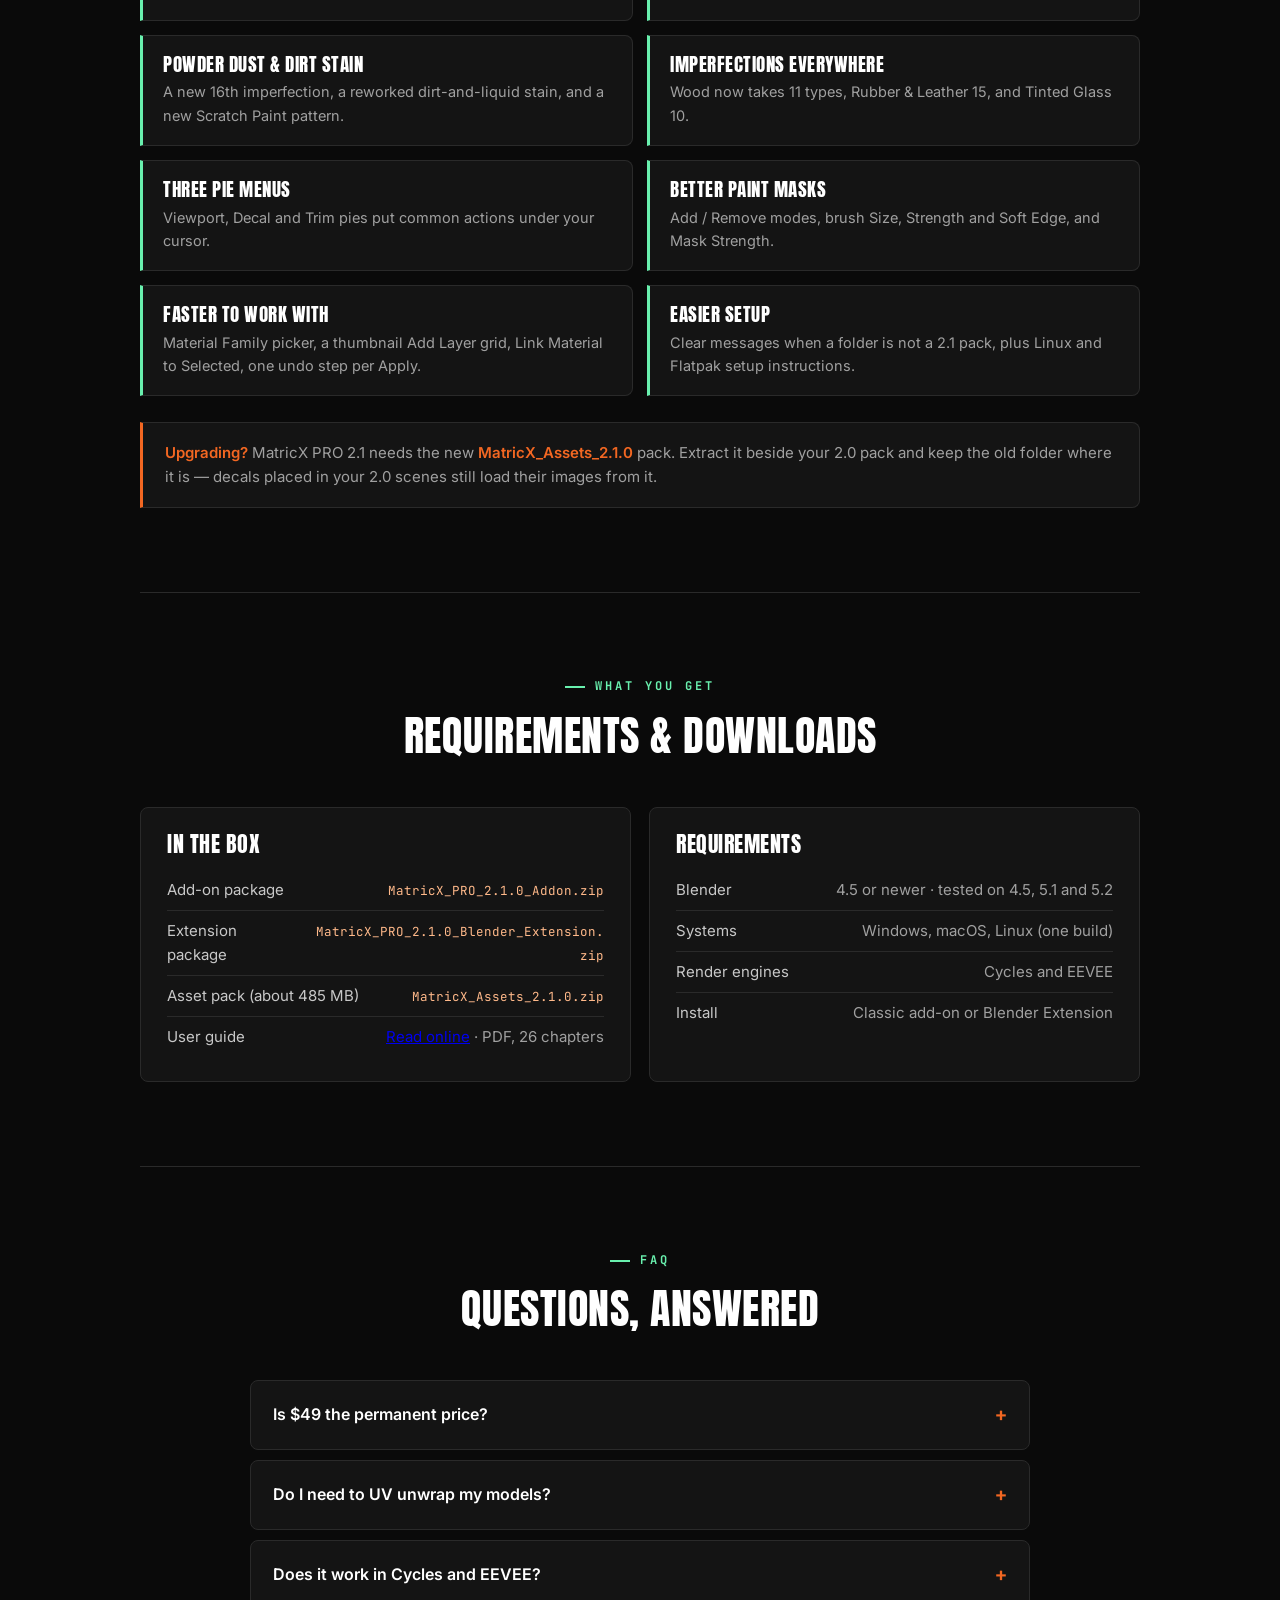
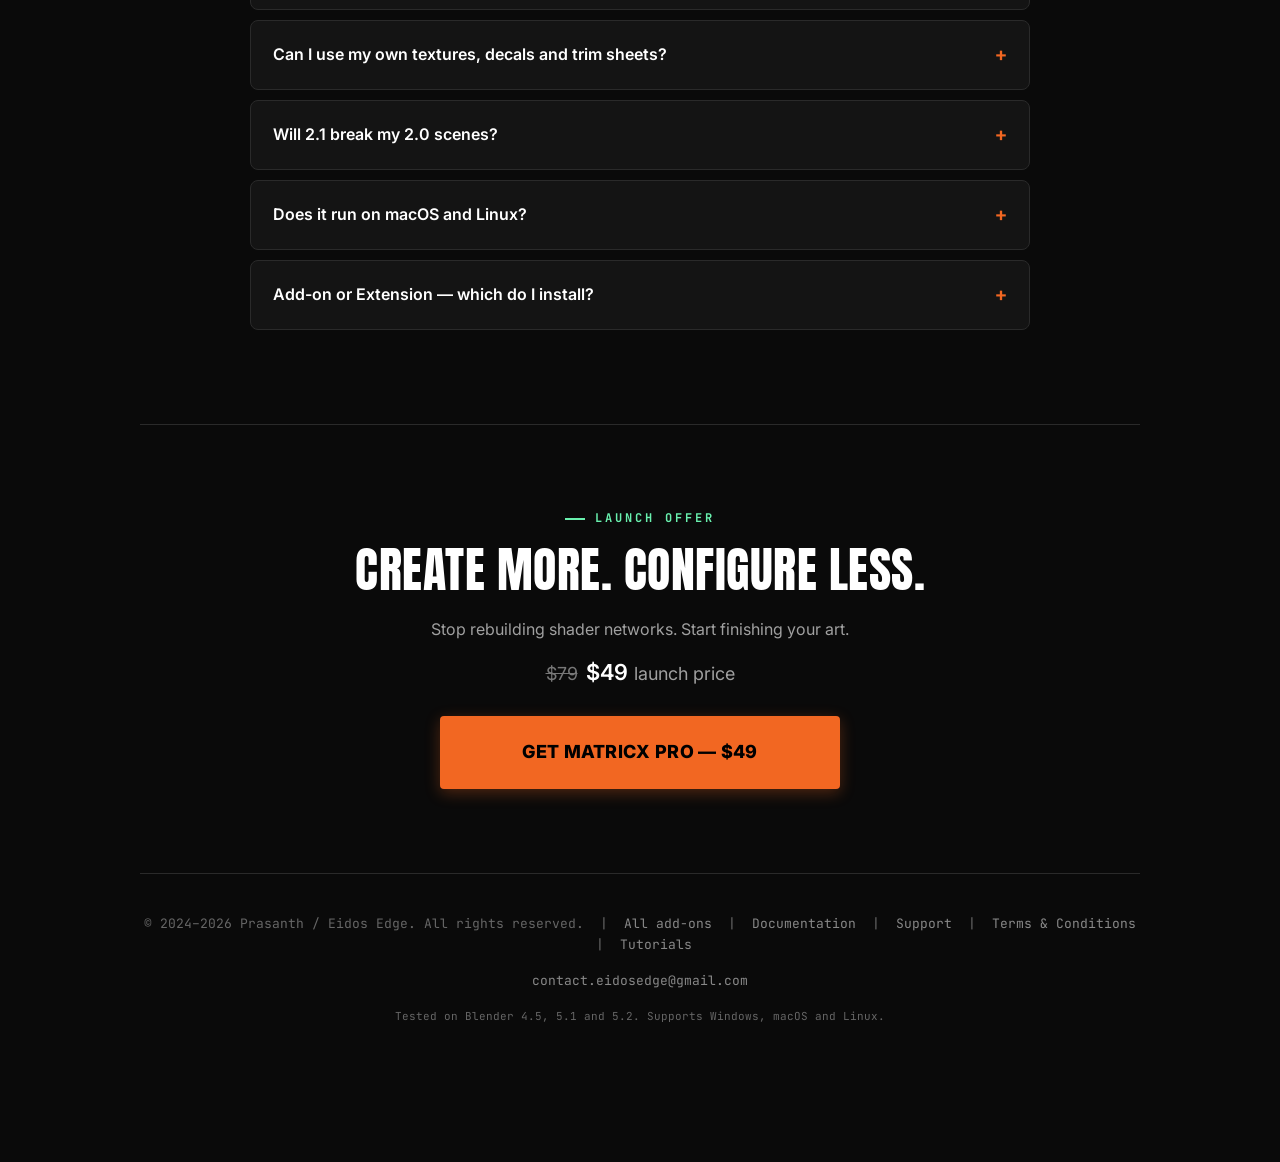
==== commit 71a93775: "Add Cloudflare Web Analytics beacon Co-Authored-By: Claude Opus 5.5 <noreply@anthropic.com>" ====
--- a/index.html
+++ b/index.html
@@ -415,6 +415,7 @@
 .other-stores:hover { color: var(--head); }
 .other-stores[hidden] { display: none; }
 </style>
+<!-- Cloudflare Web Analytics --><script defer src='https://static.cloudflareinsights.com/beacon.min.js' data-cf-beacon='{"token": "44709f751491424a80f4cc6aa5ee3139"}'></script><!-- End Cloudflare Web Analytics -->
 </head>
 <body>
 
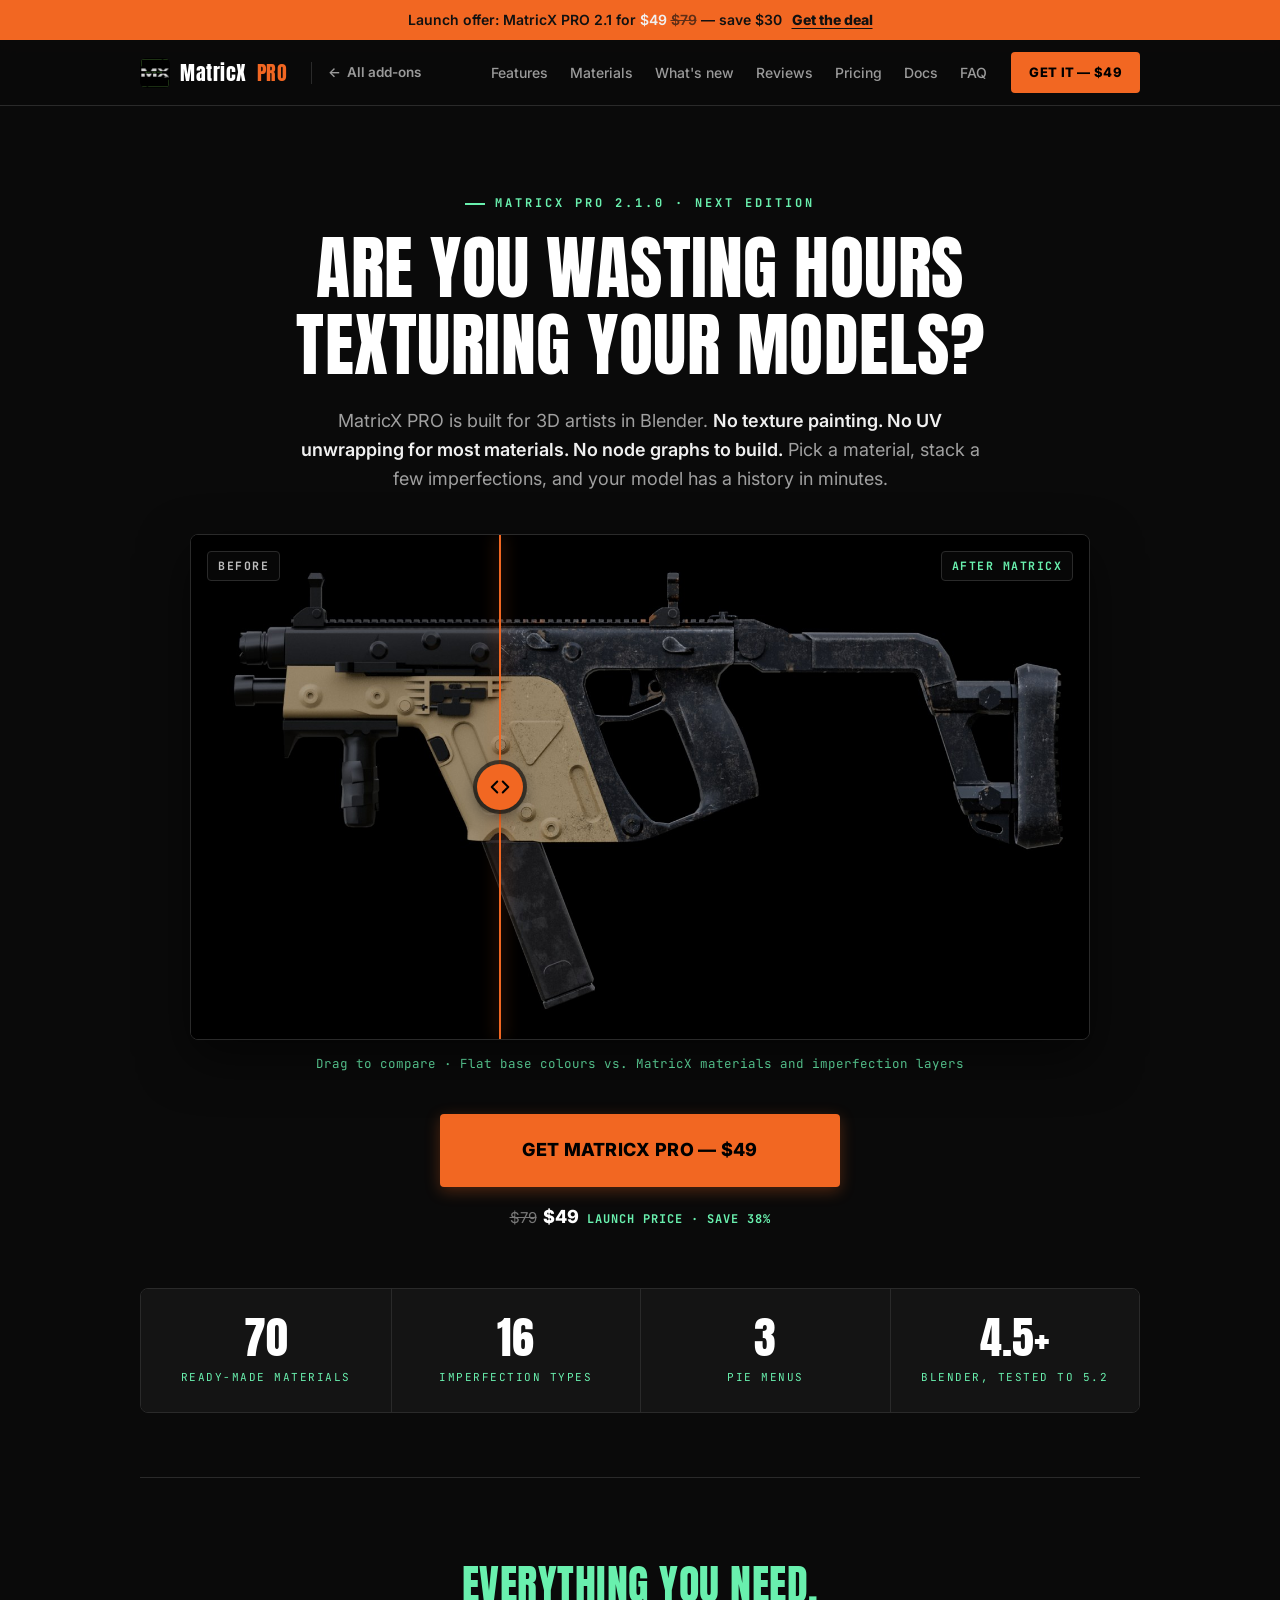
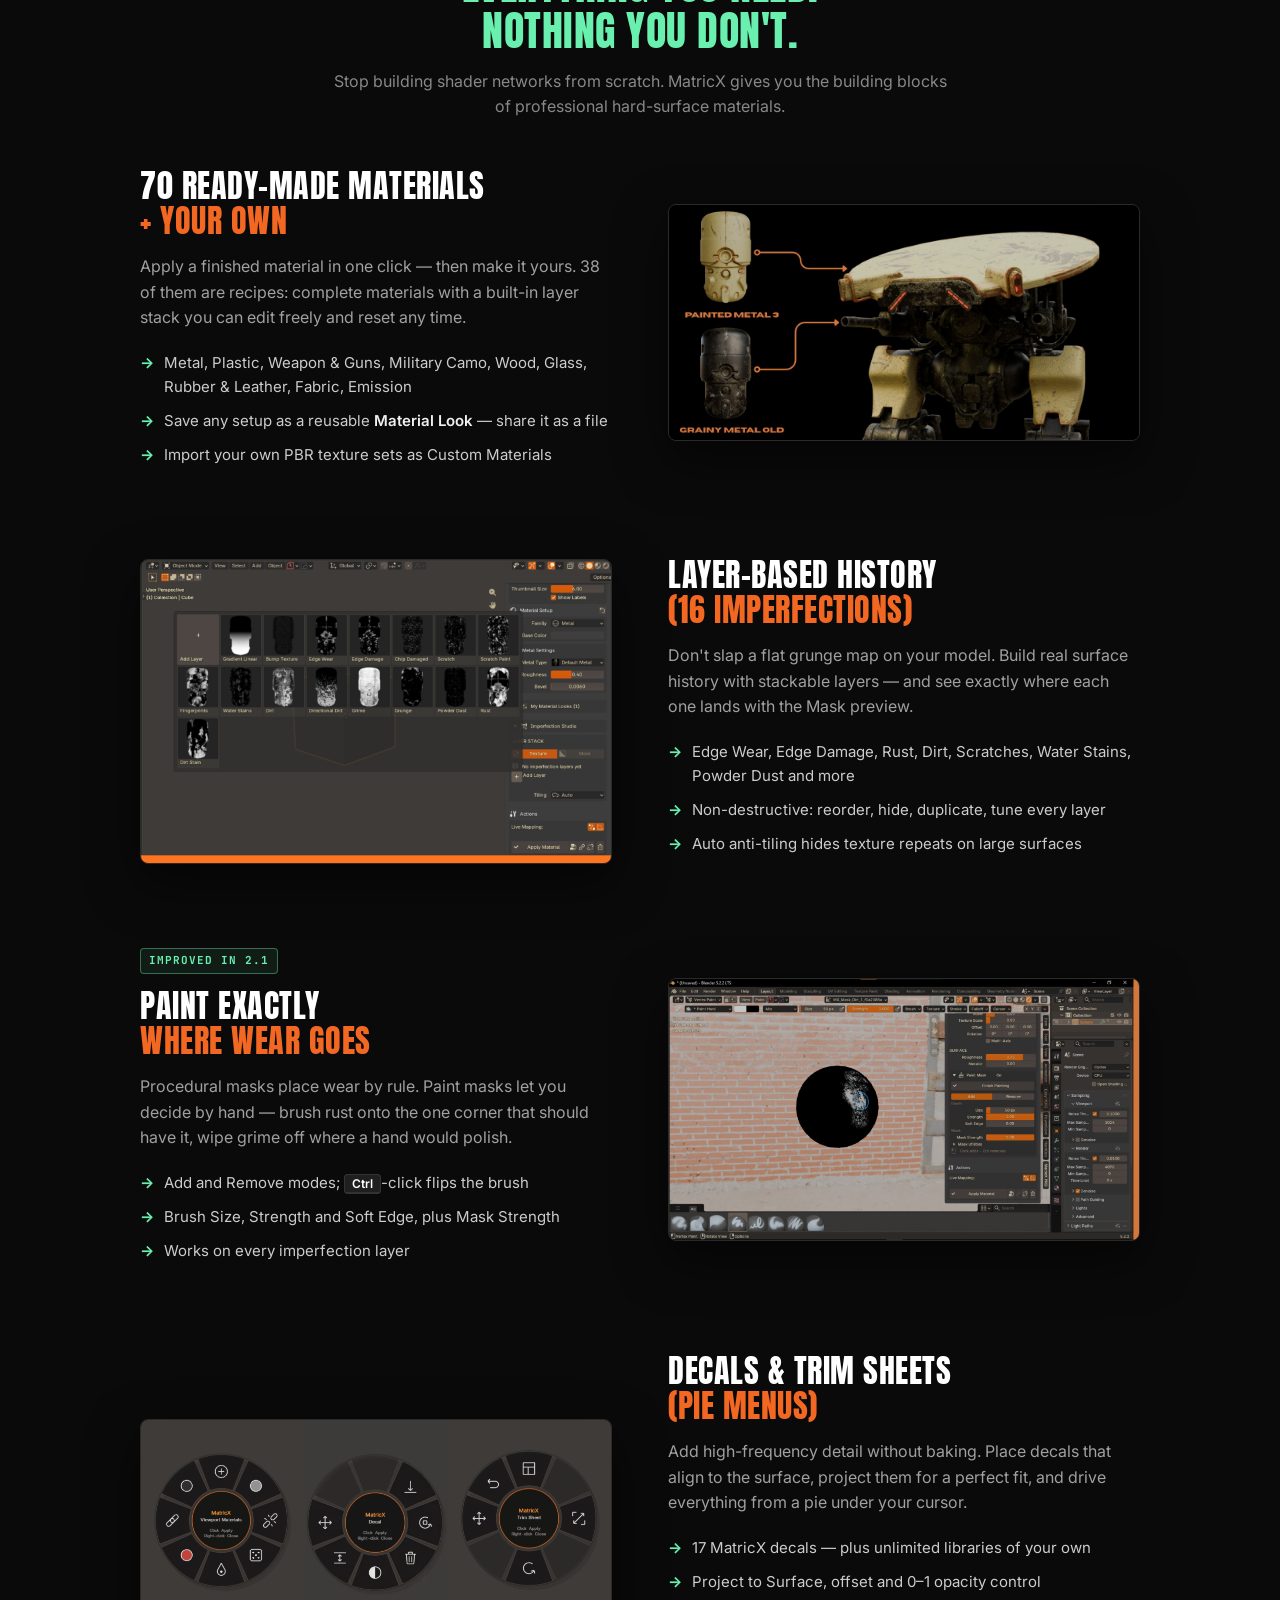
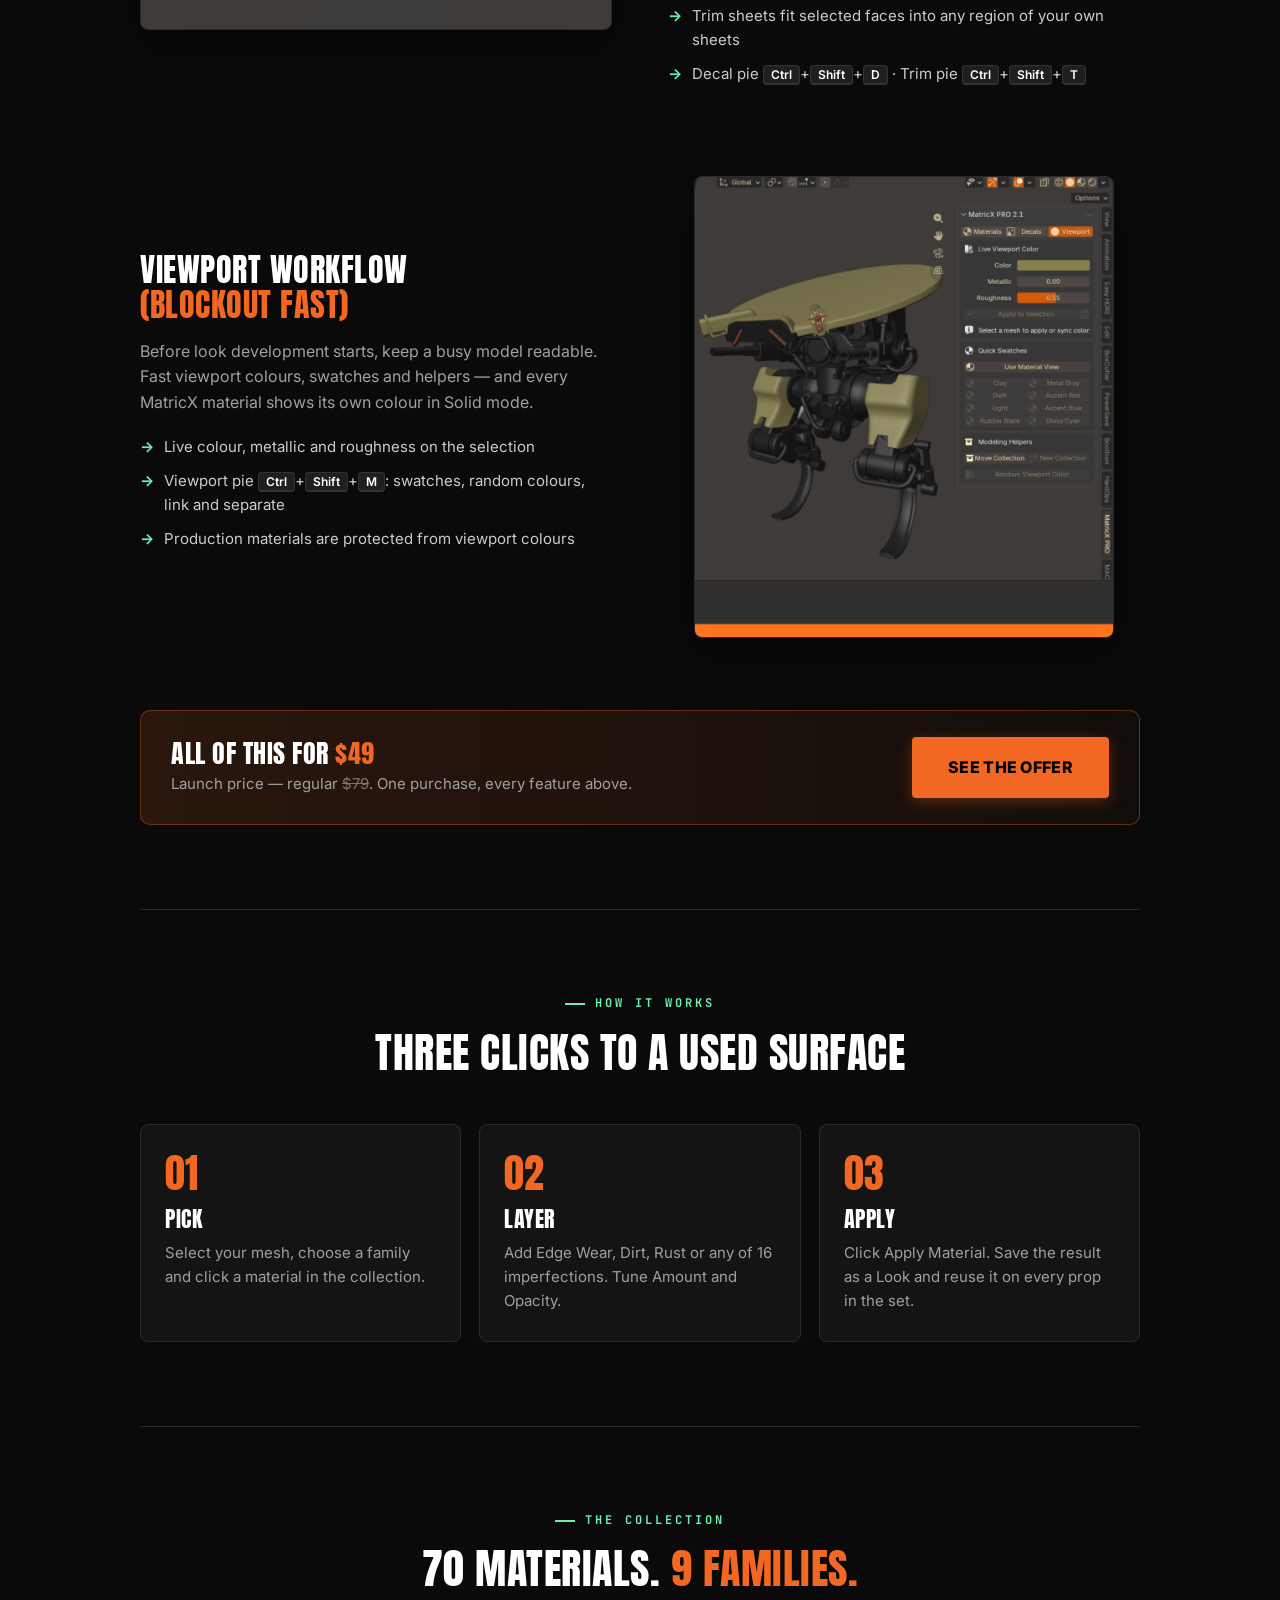
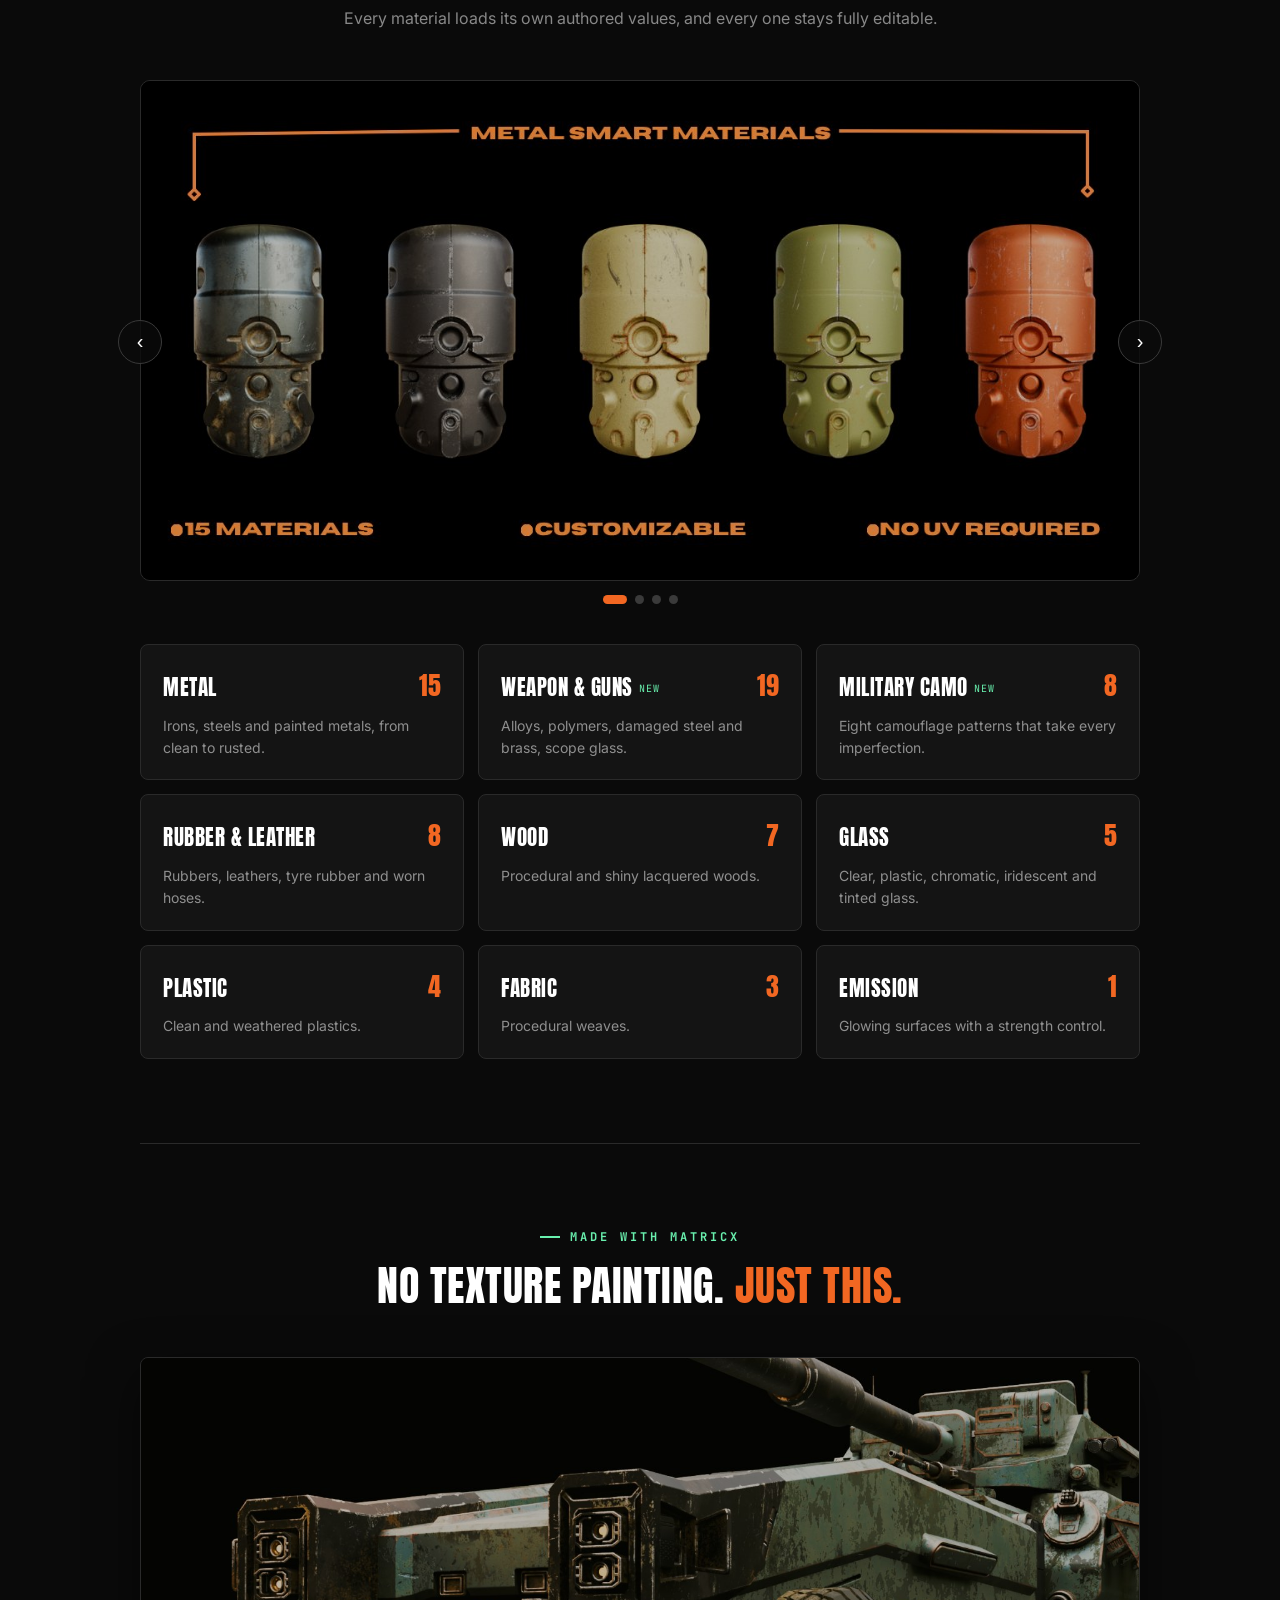
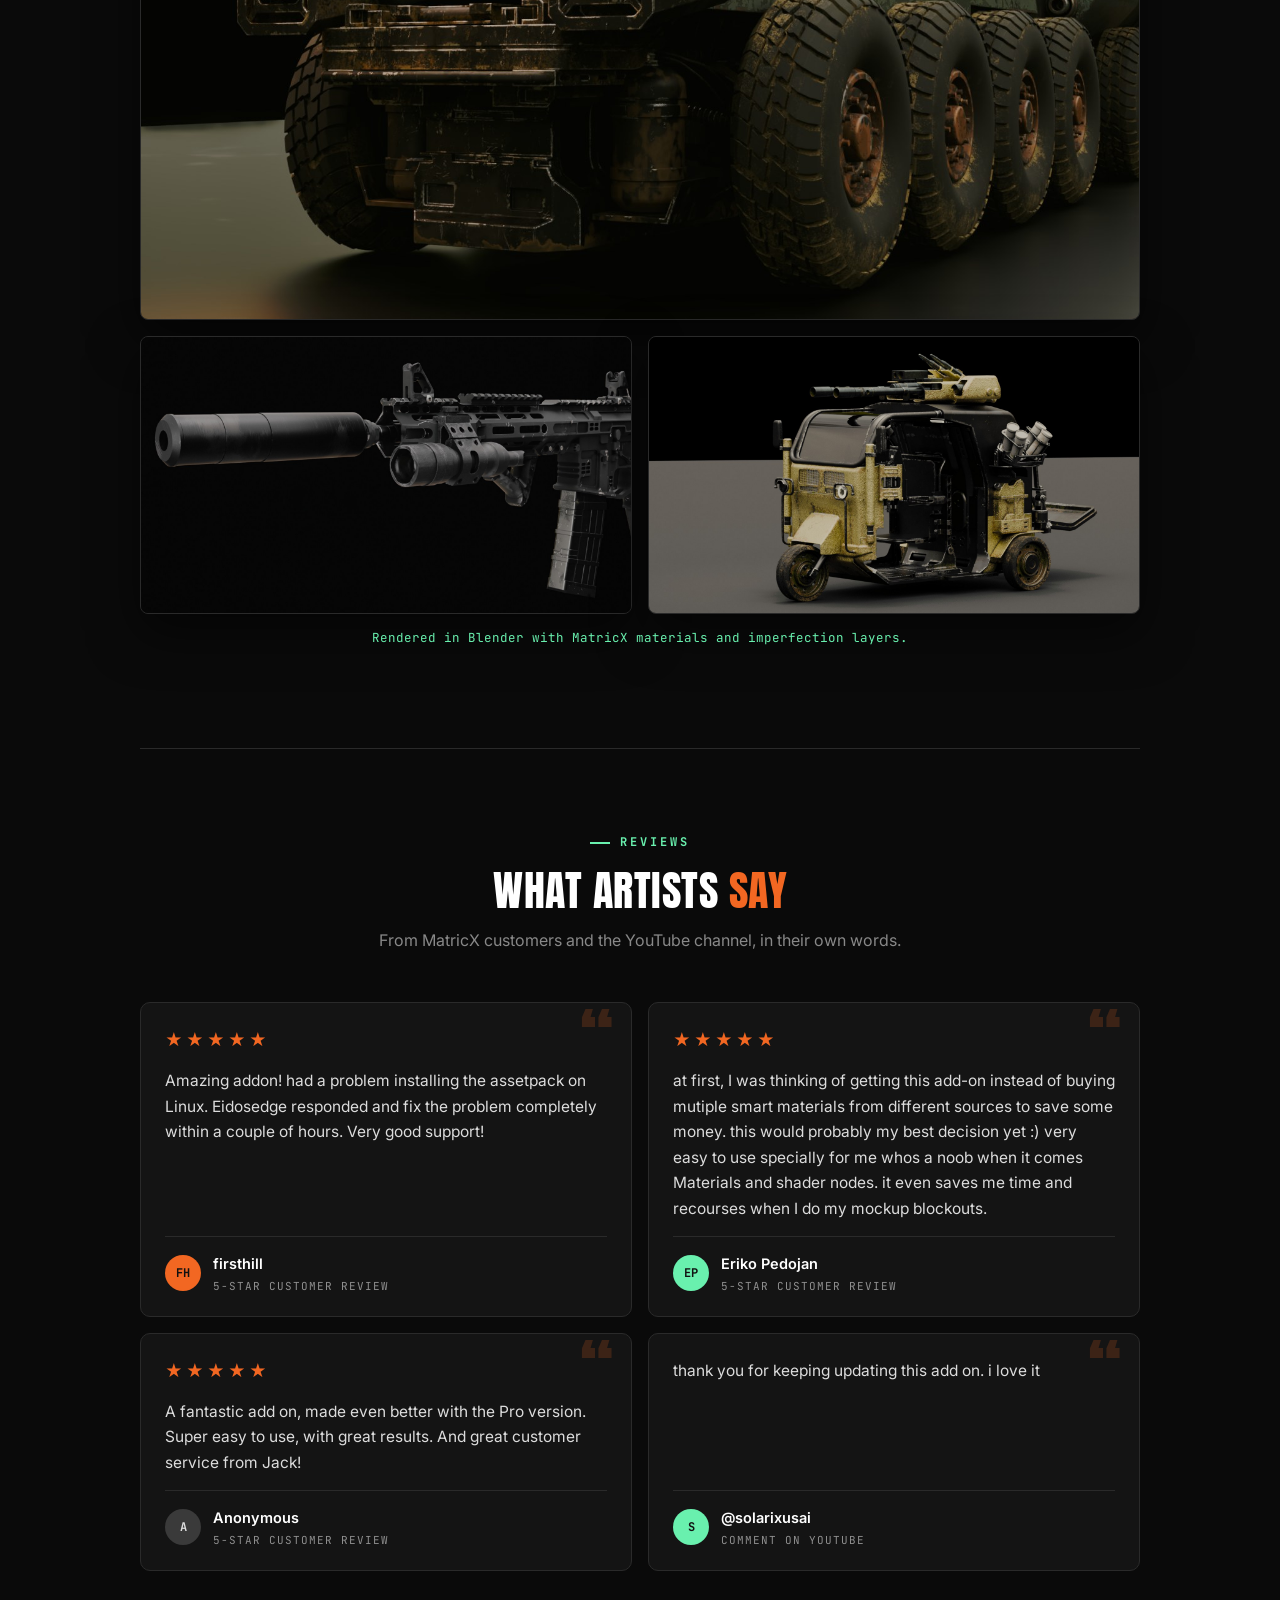
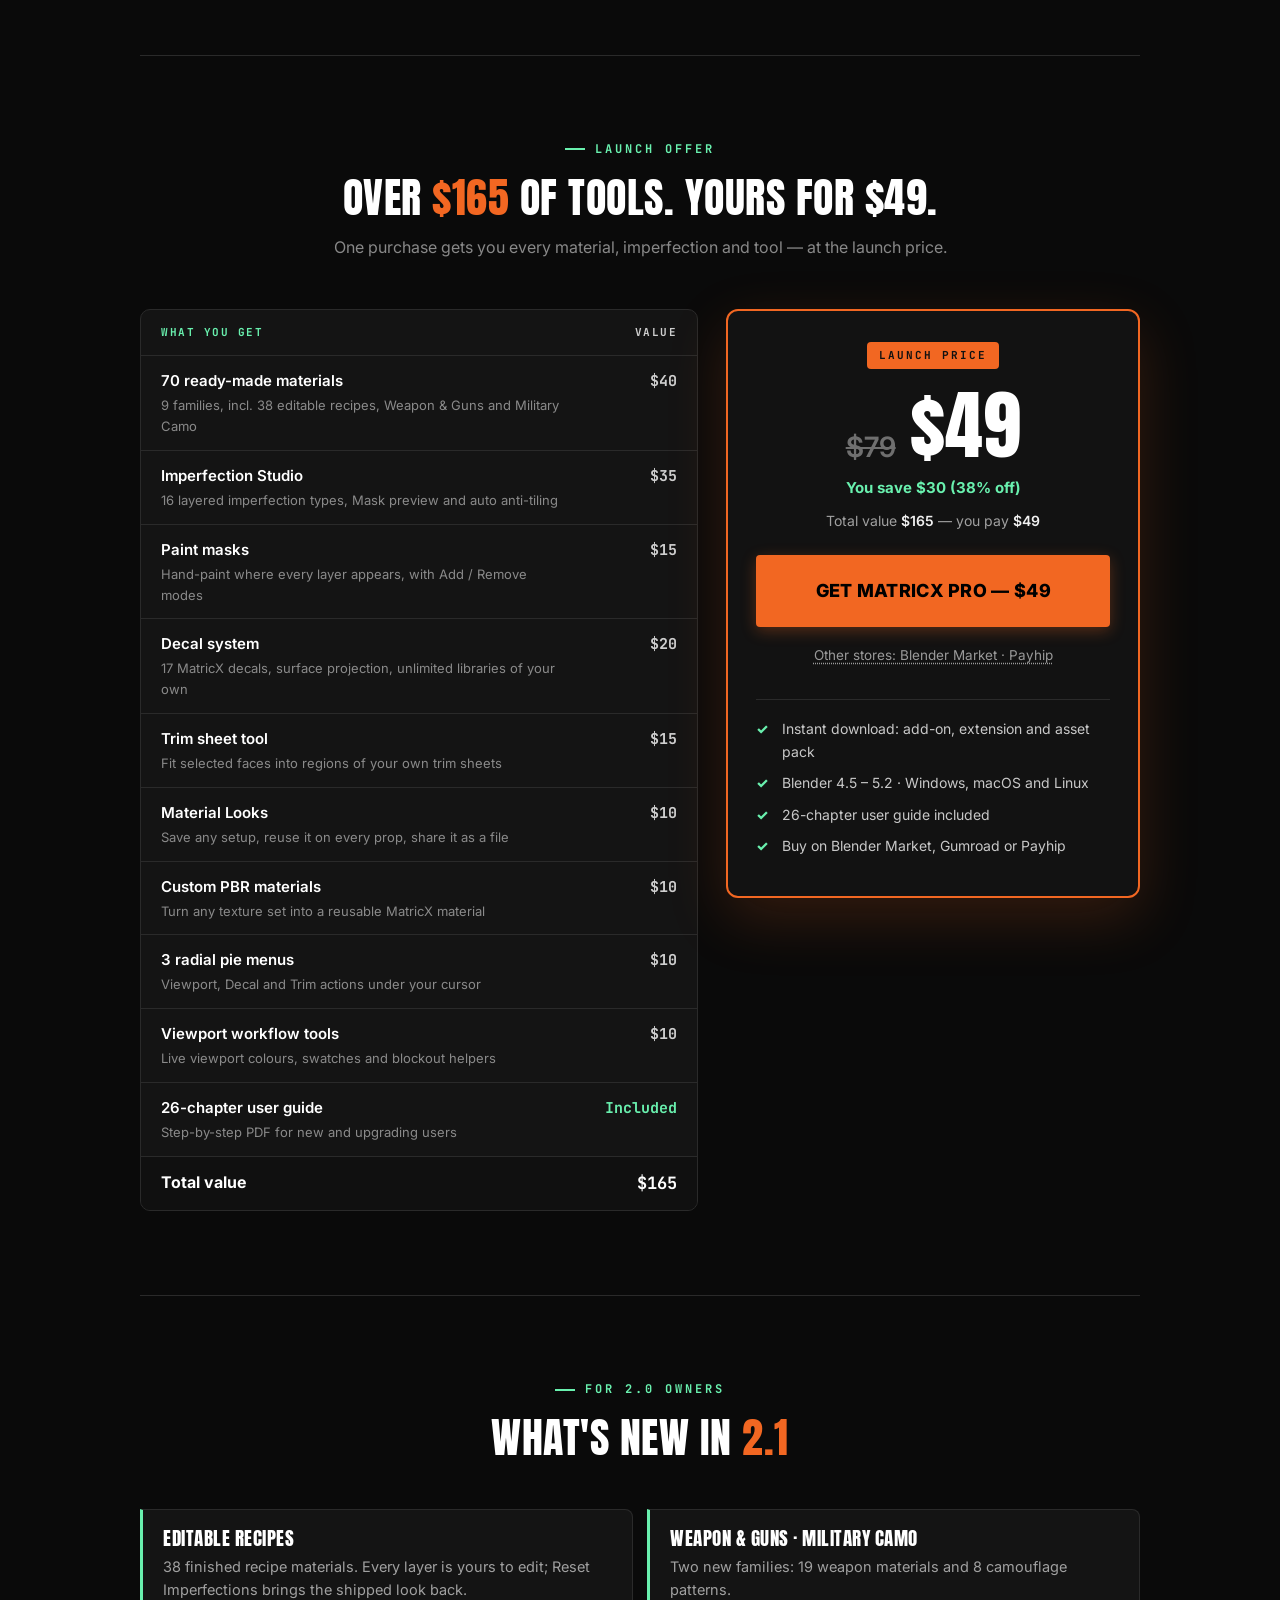
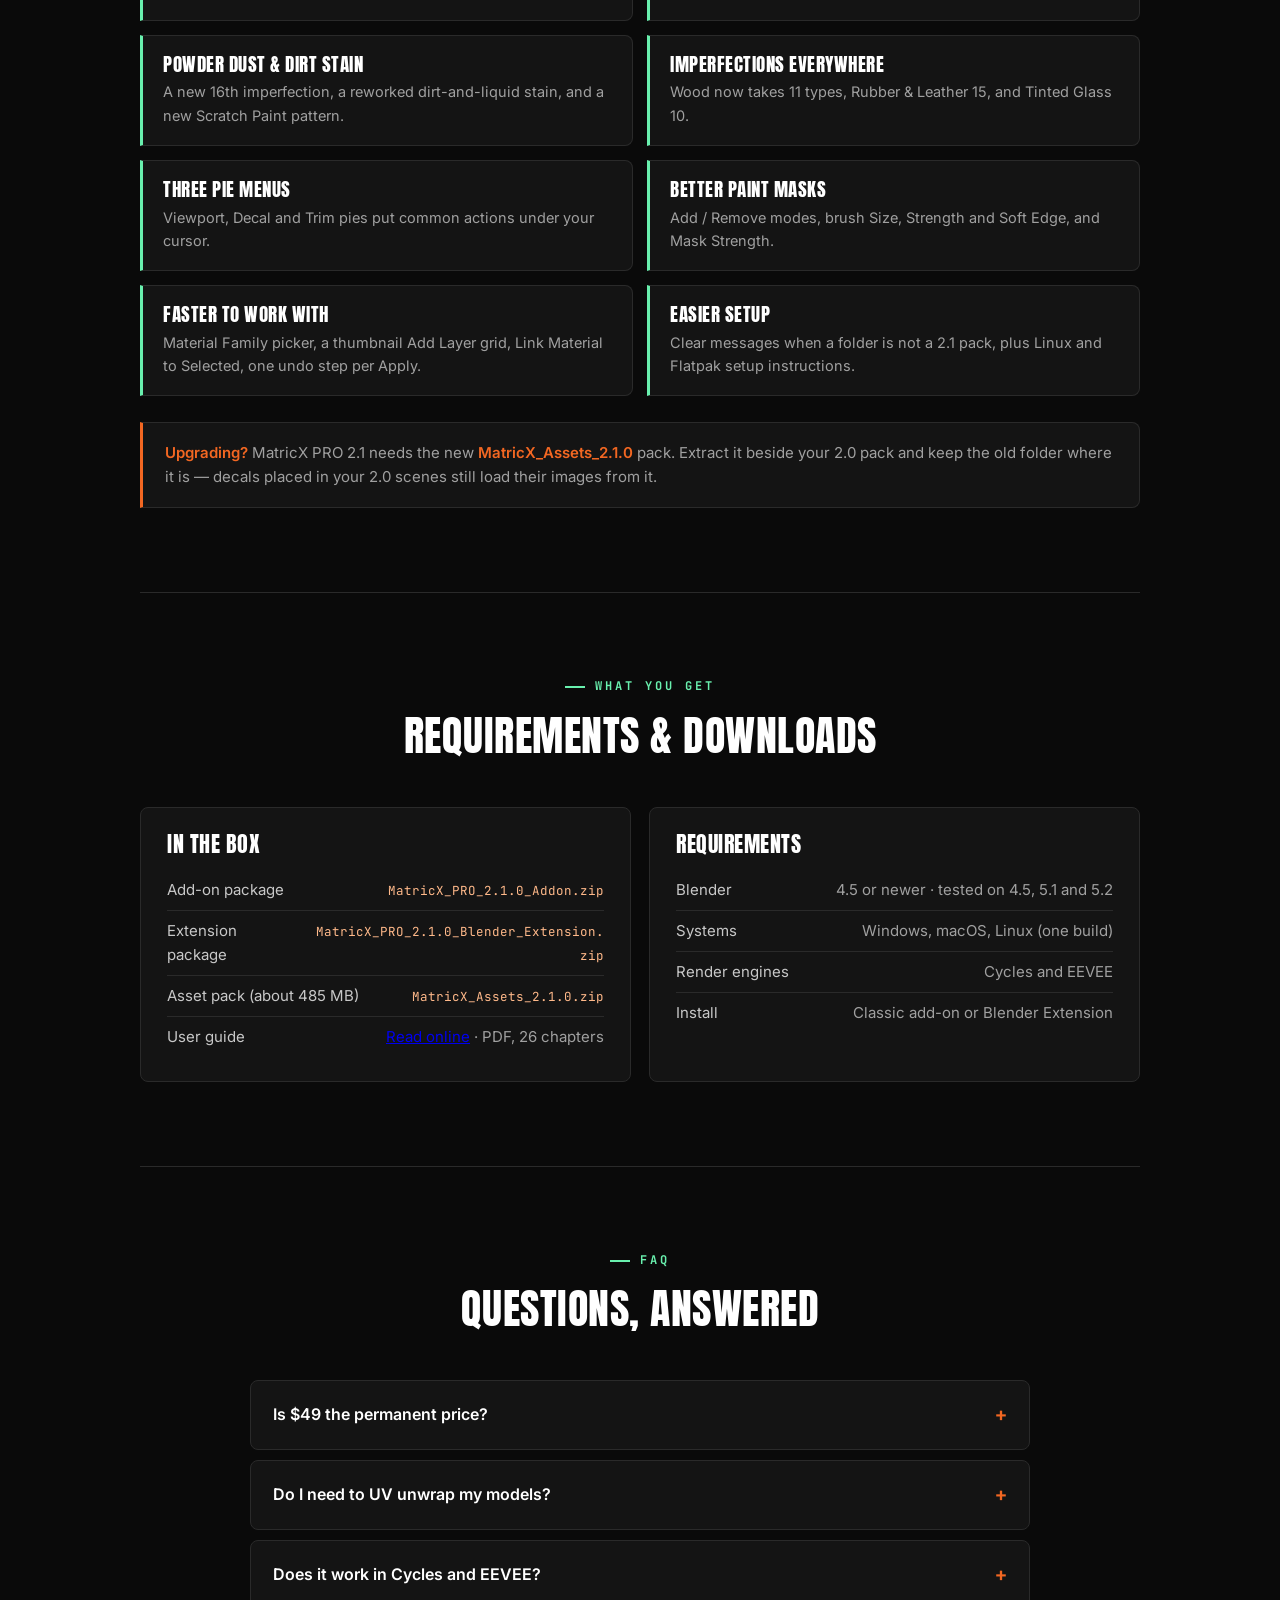
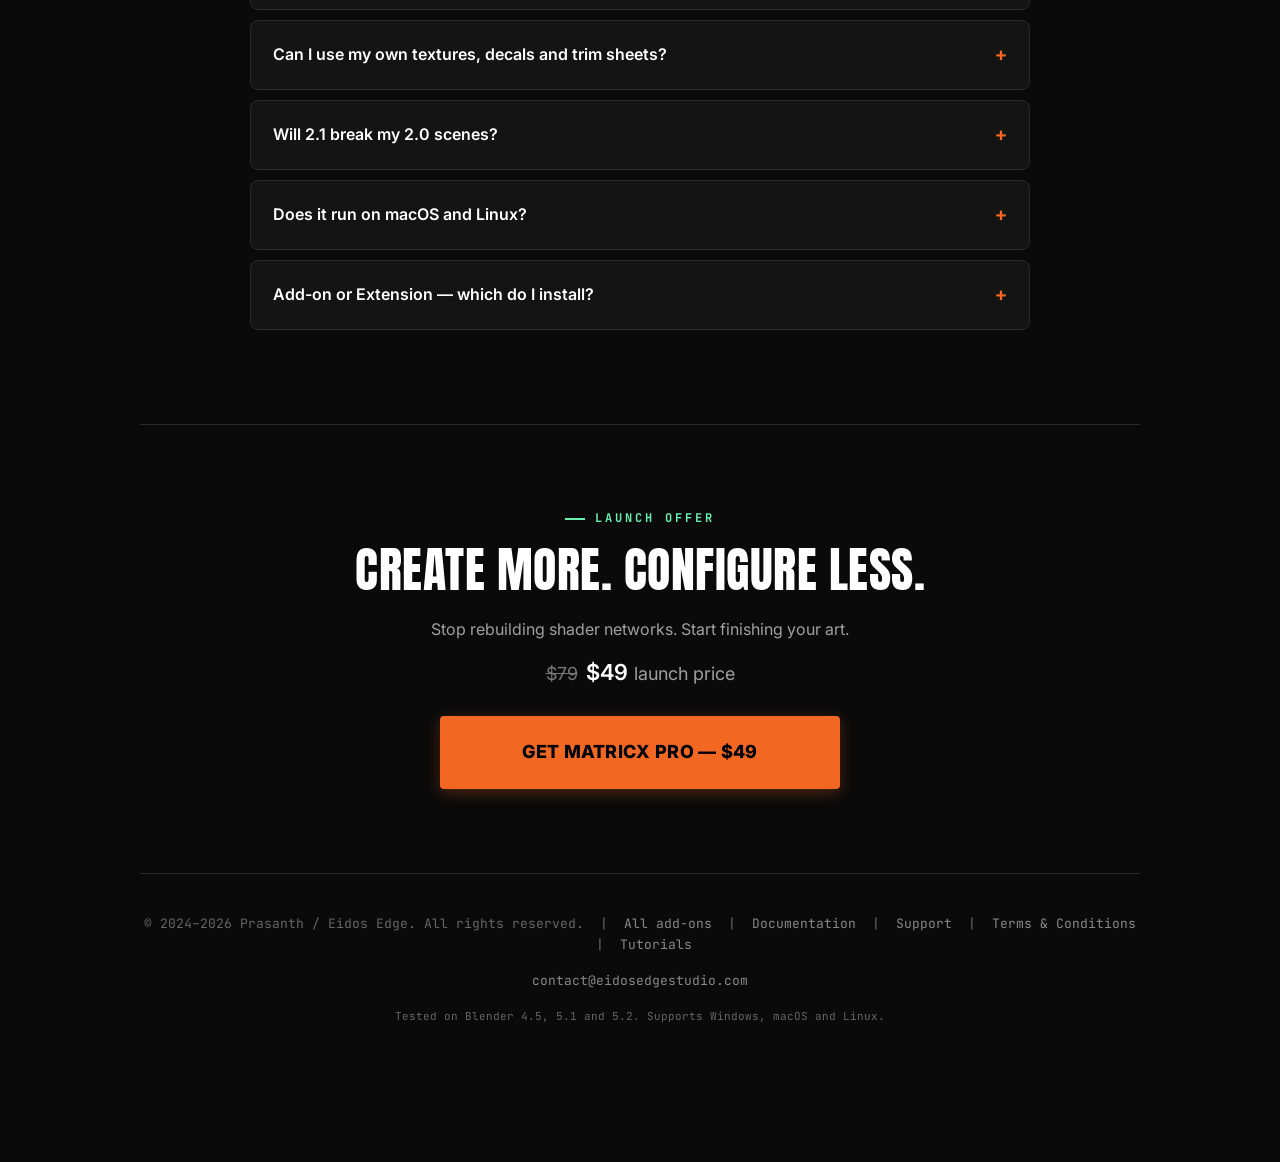
==== commit 87fc9f67: "Public contact address: contact@eidosedgestudio.com Co-Authored-By: Claude Opus 5.5 <noreply@anthrop" ====
--- a/index.html
+++ b/index.html
@@ -846,7 +846,7 @@
       &nbsp;|&nbsp;
       <a href="https://www.youtube.com/@MatricX-blender" target="_blank" rel="noopener">Tutorials</a>
     </p>
-    <p style="margin-top: 10px;"><a href="mailto:contact.eidosedge@gmail.com">contact.eidosedge@gmail.com</a></p>
+    <p style="margin-top: 10px;"><a href="mailto:contact@eidosedgestudio.com">contact@eidosedgestudio.com</a></p>
     <p style="margin-top: 10px; font-size: 11px;">Tested on Blender 4.5, 5.1 and 5.2. Supports Windows, macOS and Linux.</p>
   </footer>
 
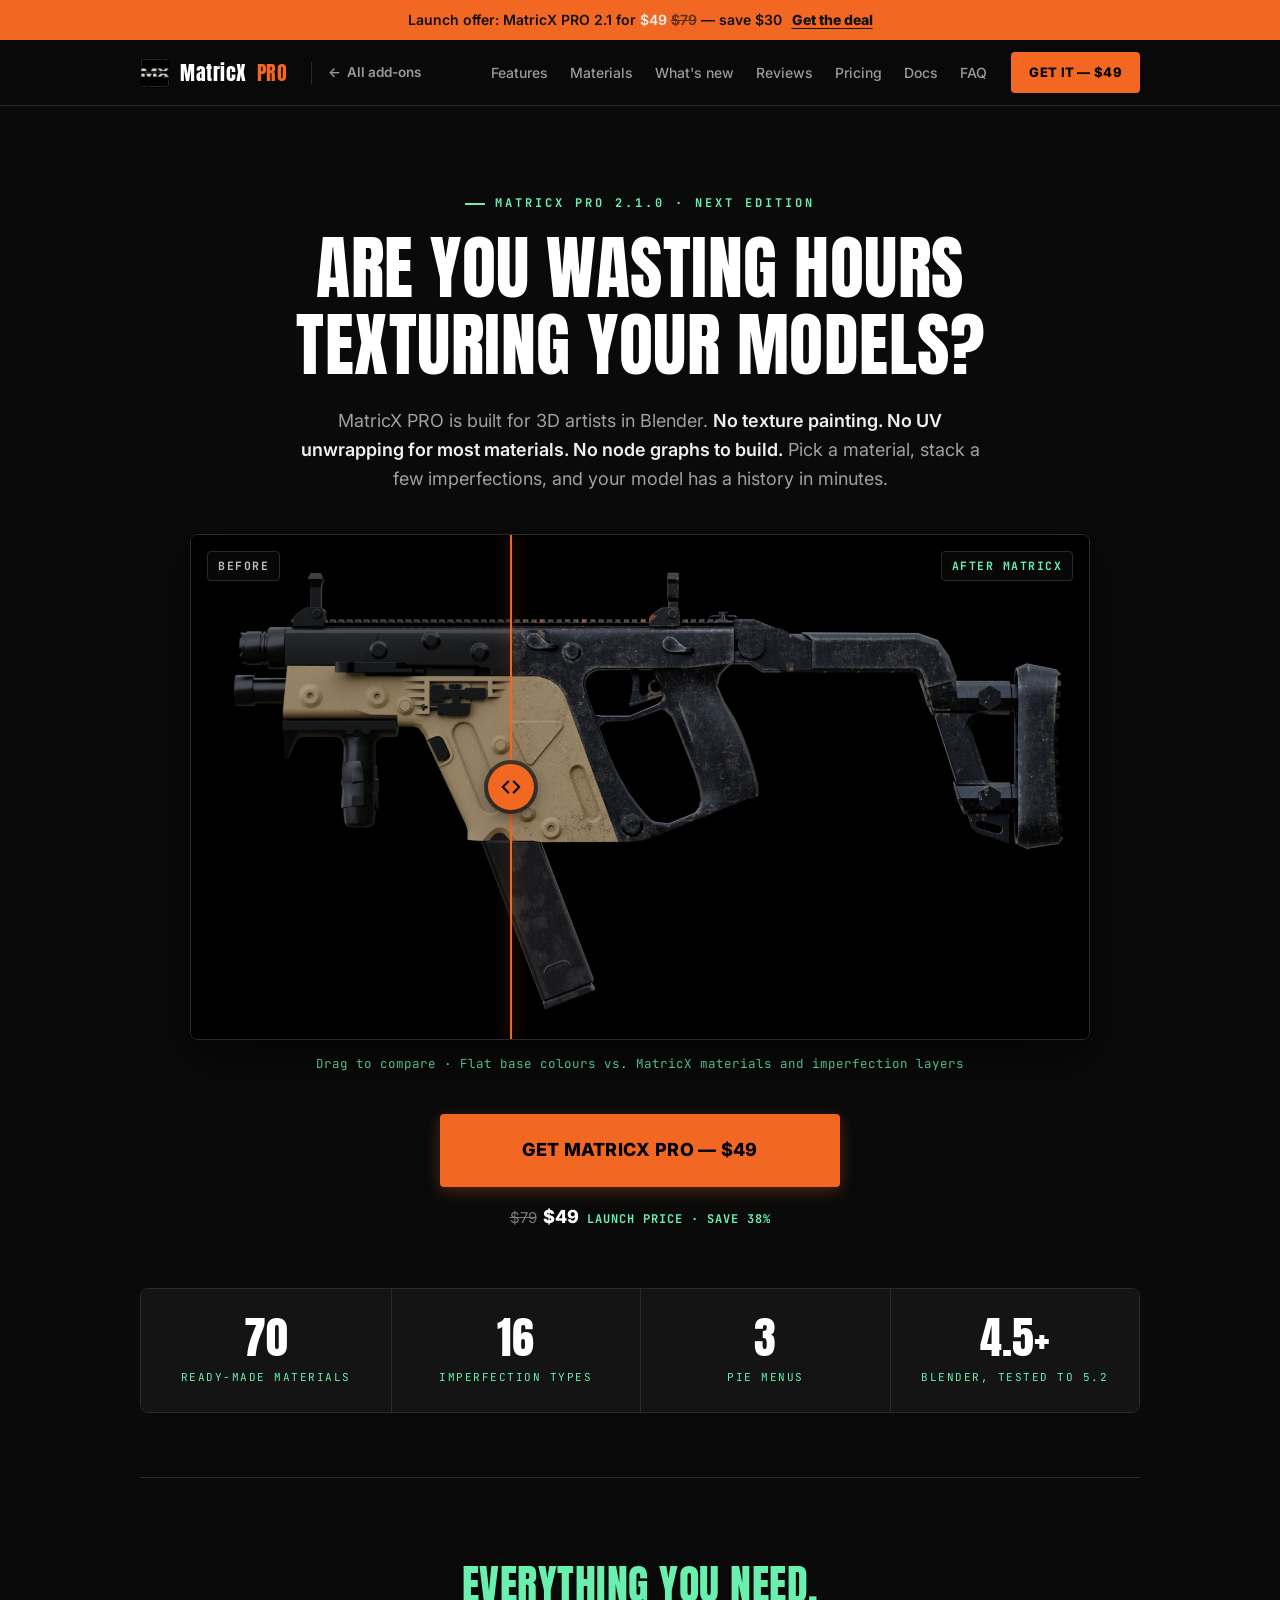
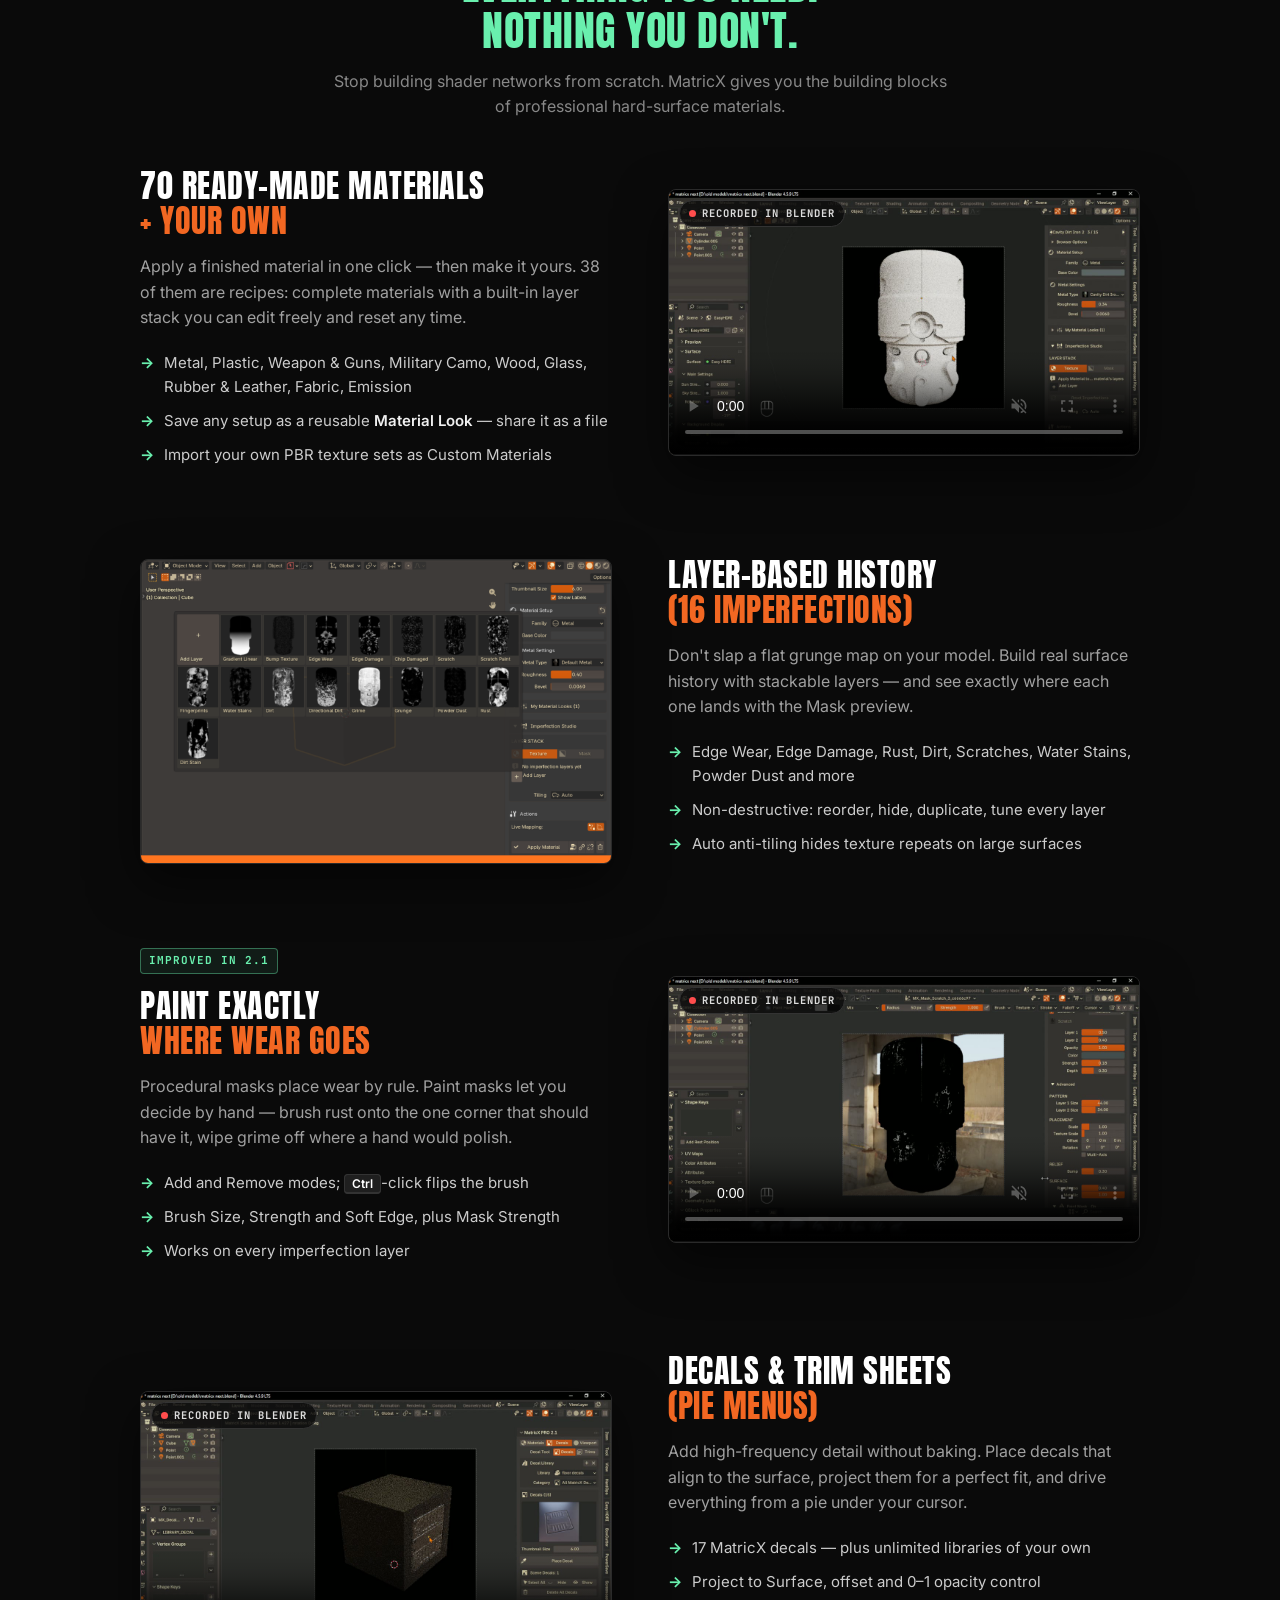
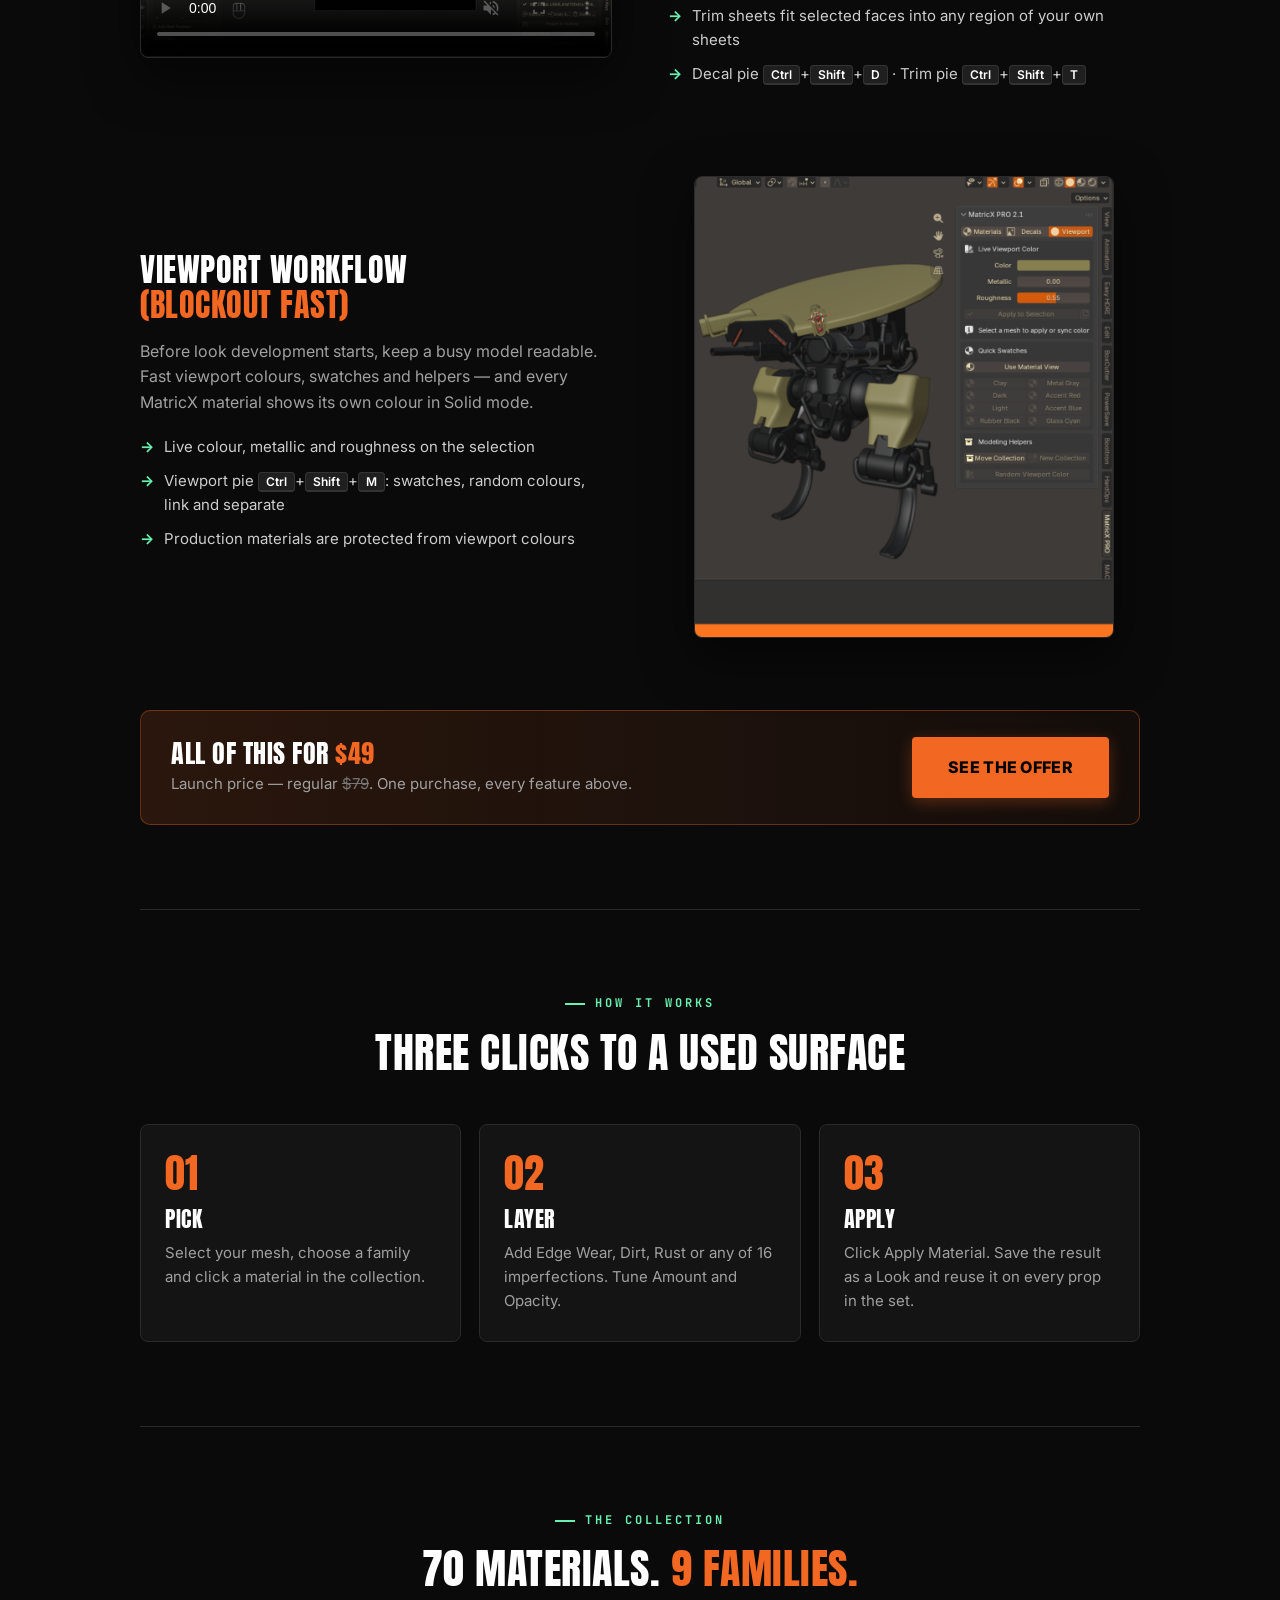
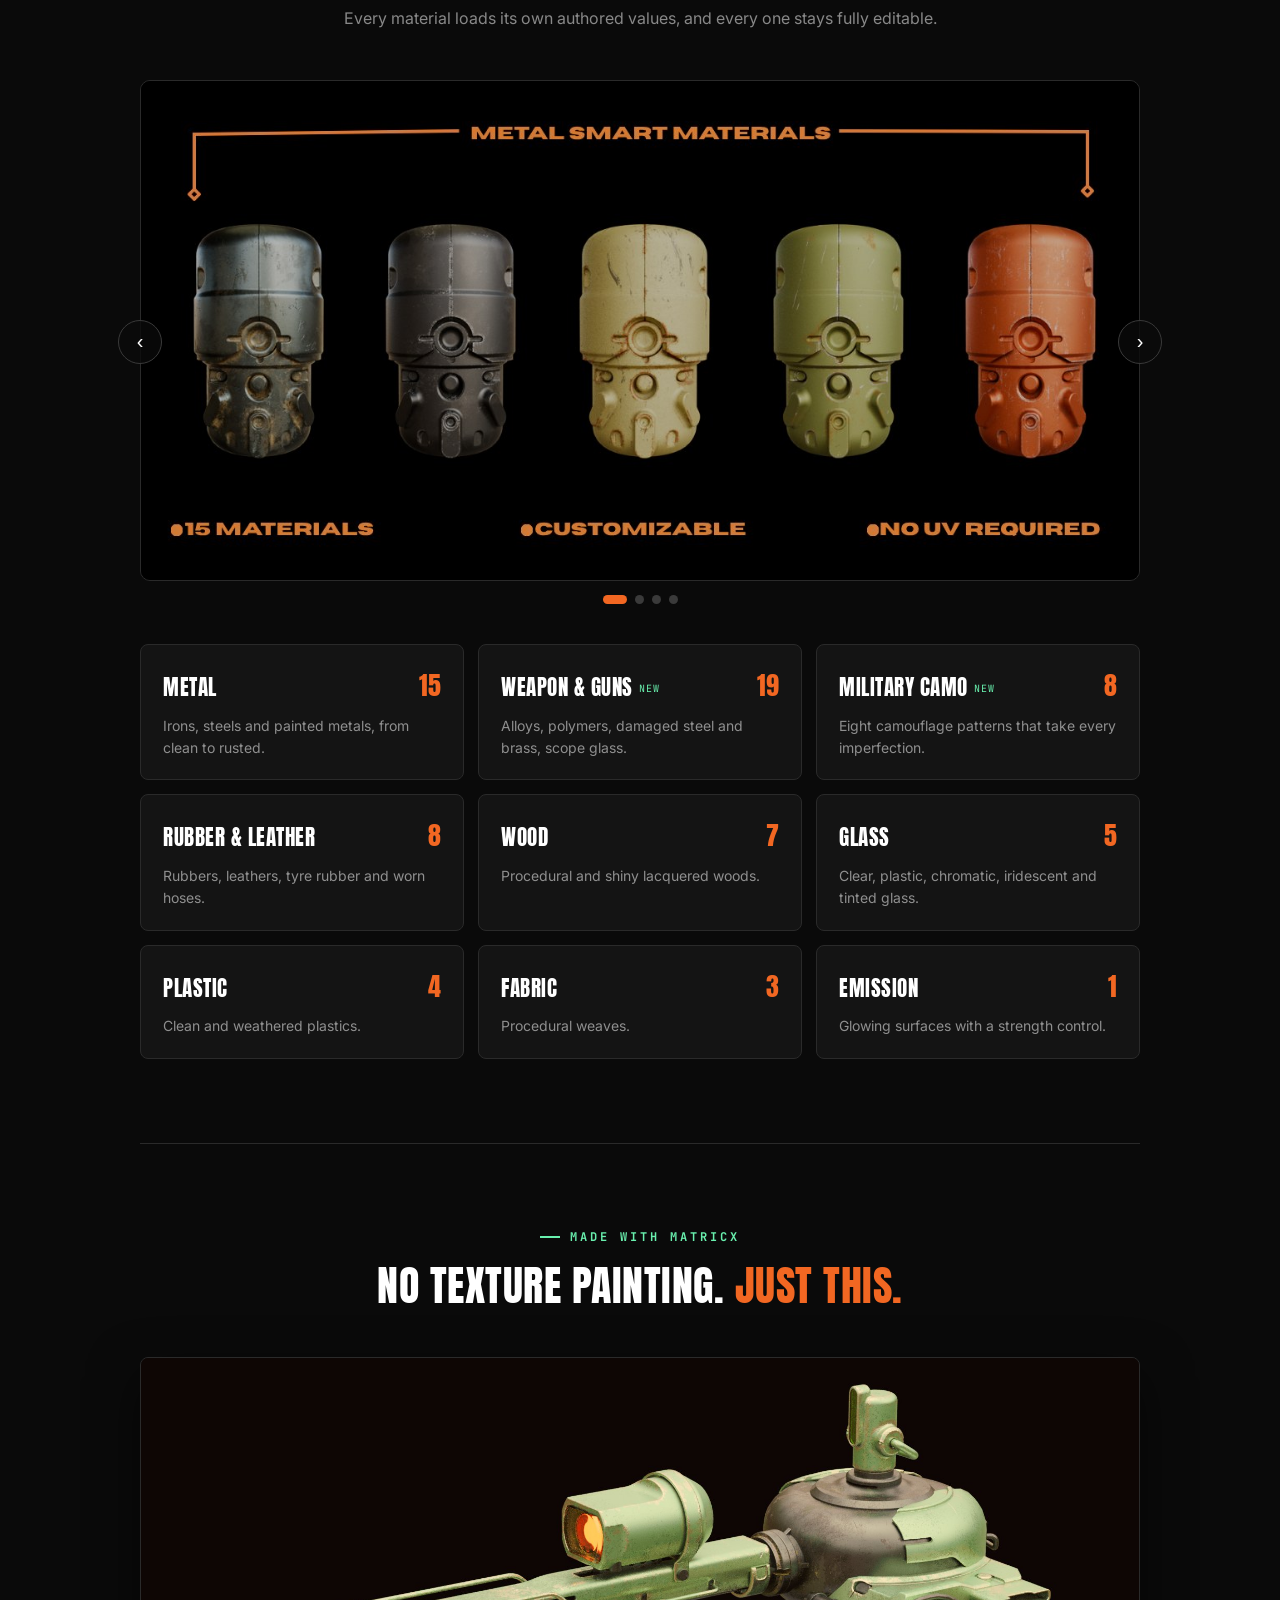
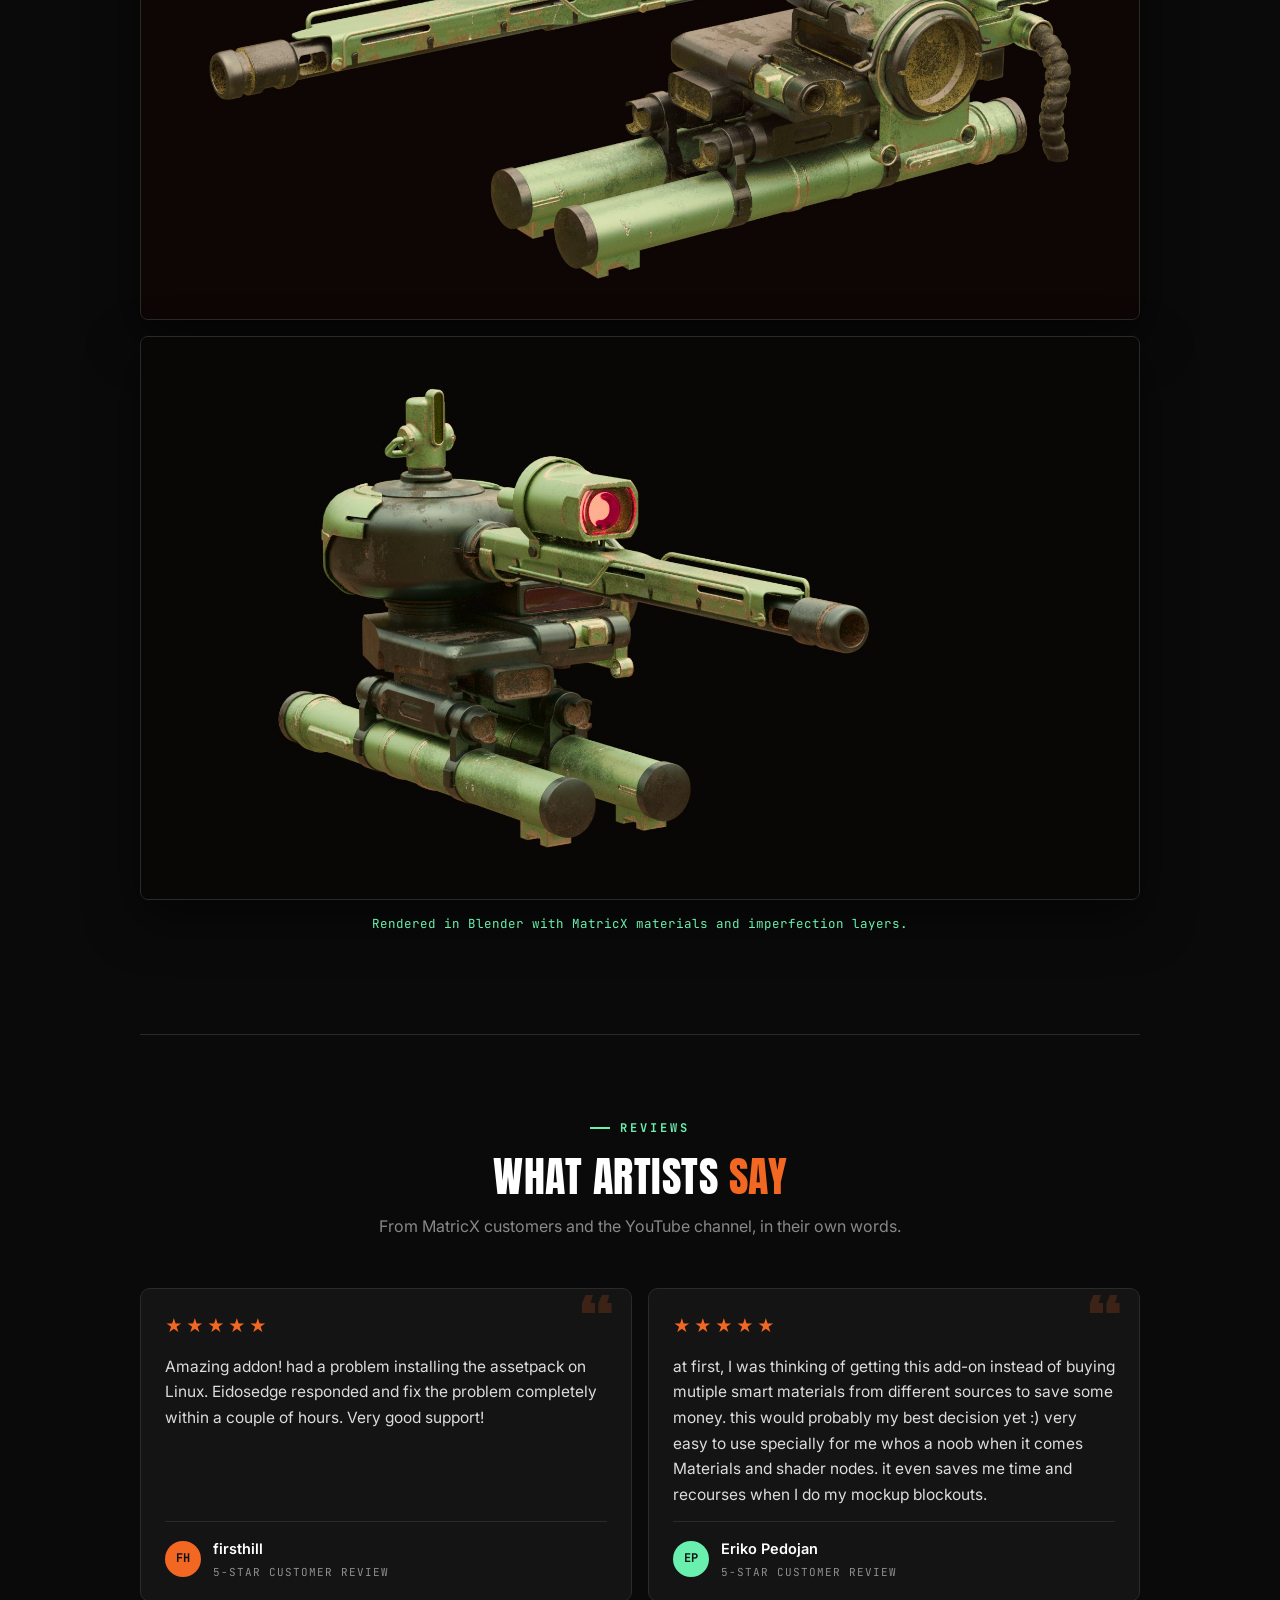
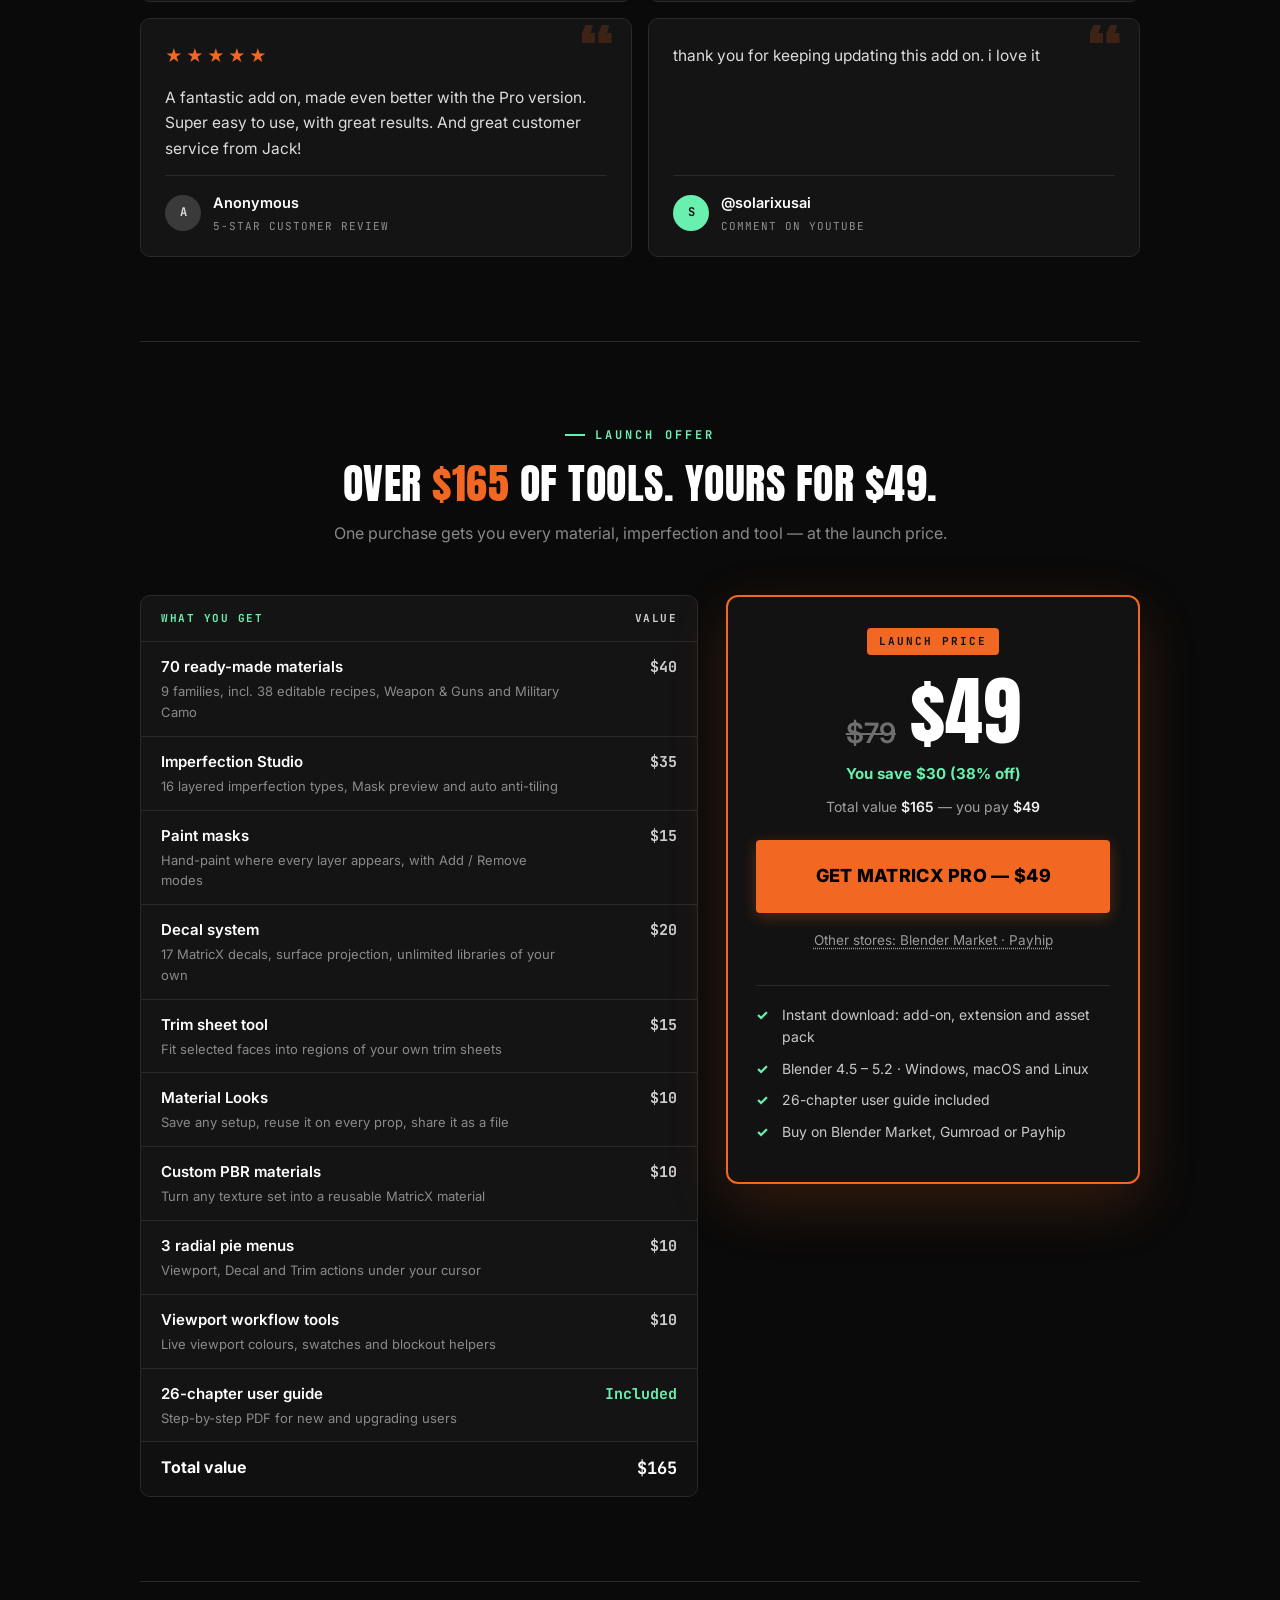
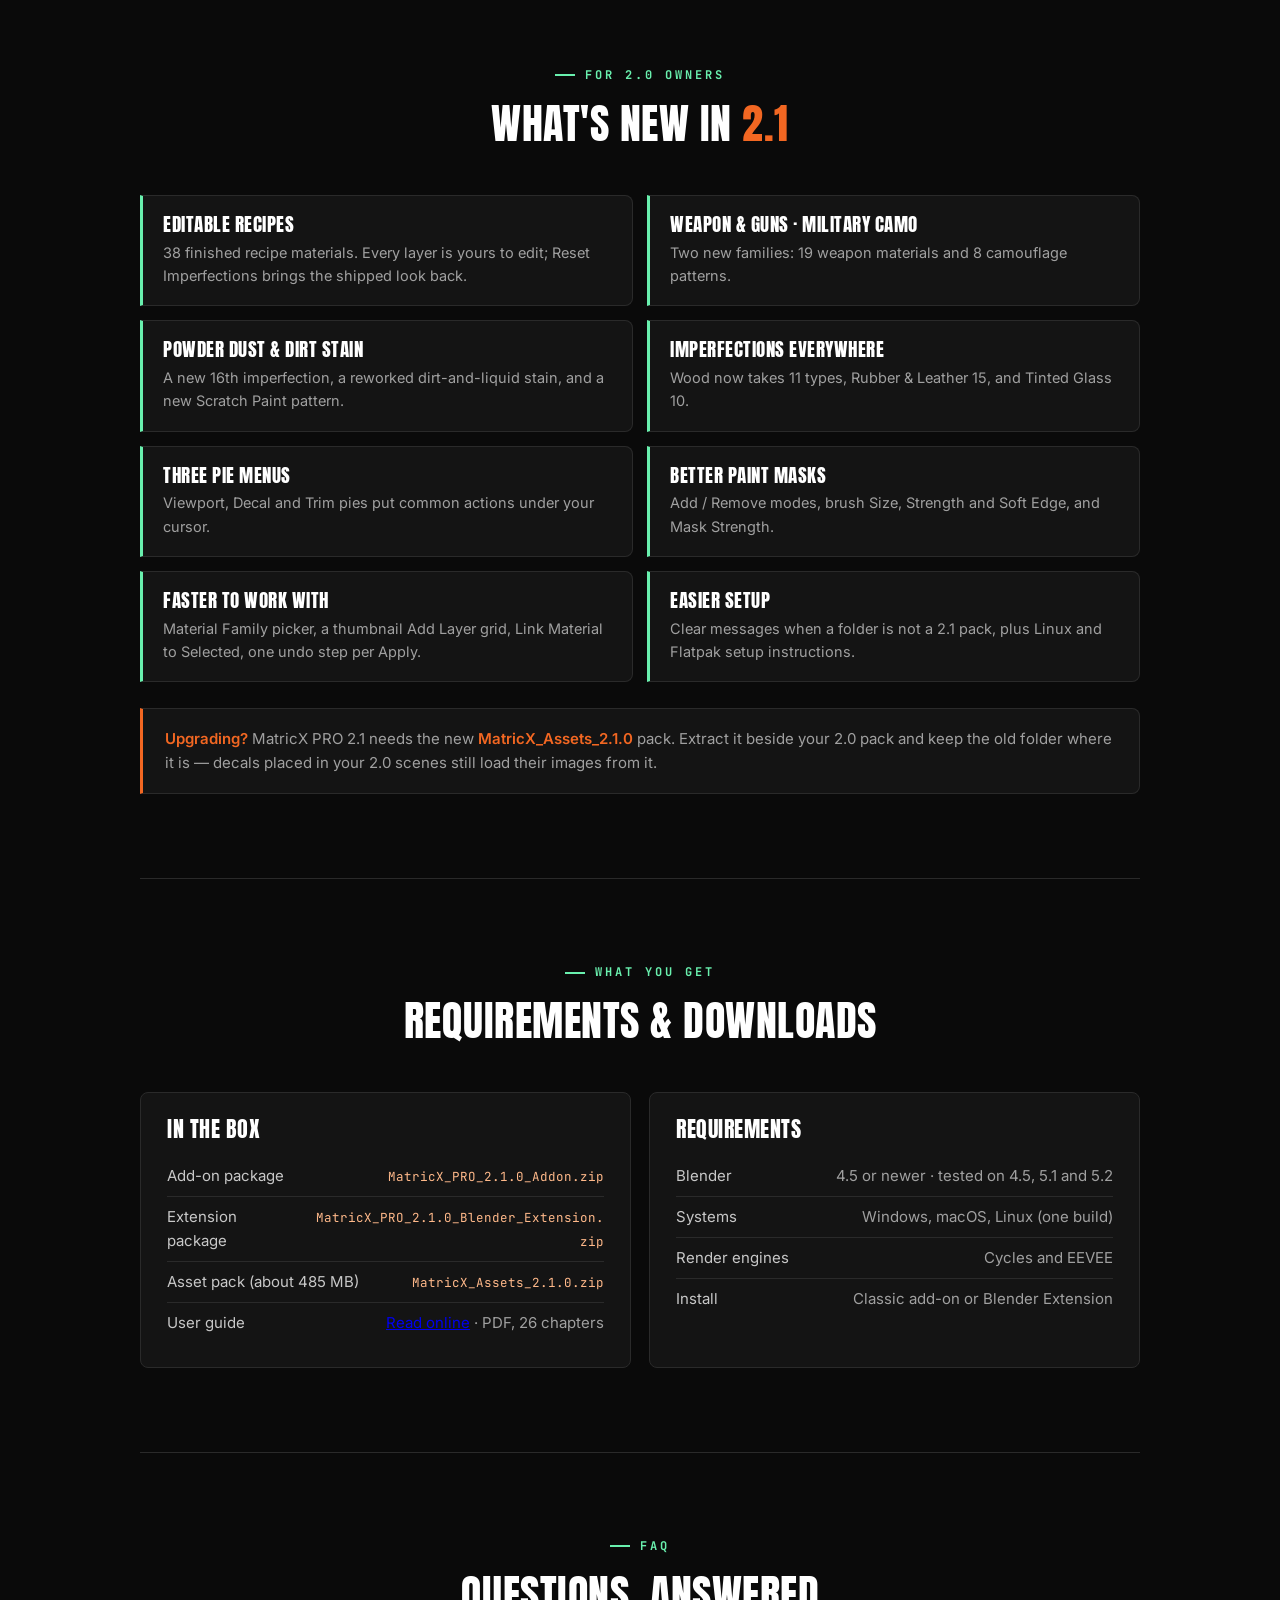
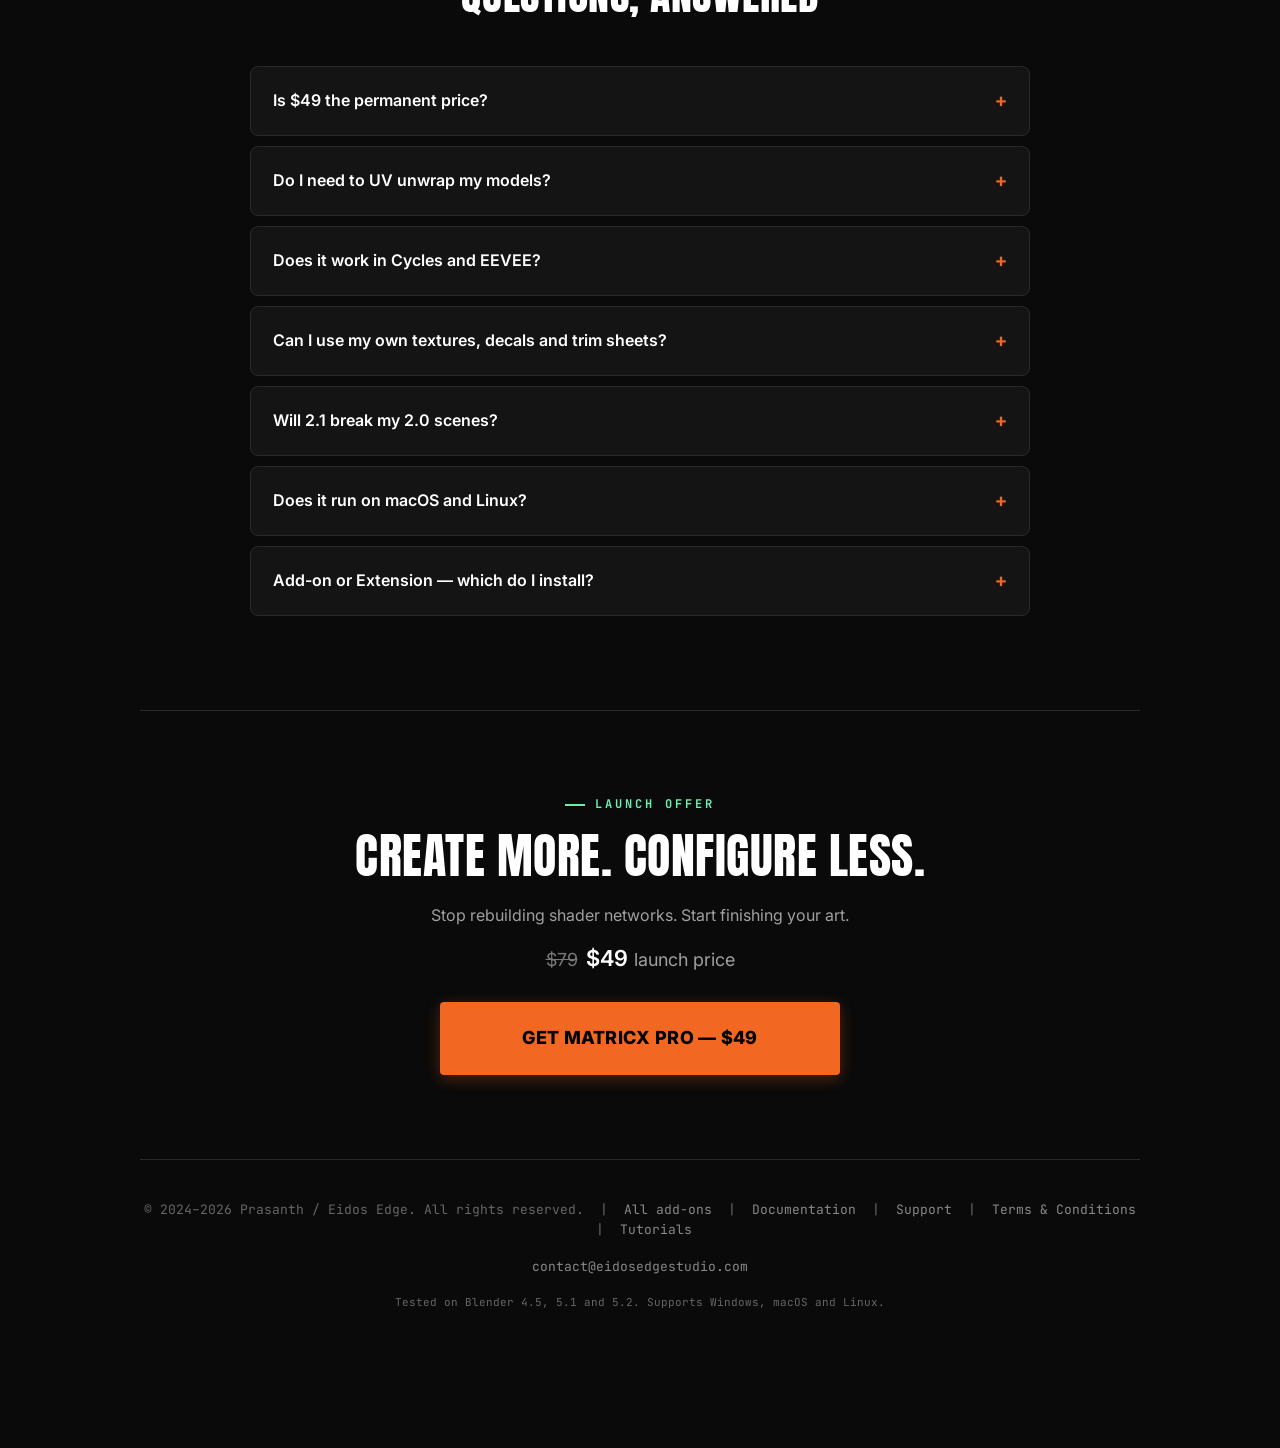
==== commit e8ef93e1: "Real Gumroad prices and links for the Complete Bundle and Handy; add-on logos, Handy cover, PRO vide" ====
--- a/index.html
+++ b/index.html
@@ -113,6 +113,13 @@
   box-shadow: 0 18px 50px rgba(0,0,0,.55);
 }
 .frame img { width: 100%; }
+/* Real screen recordings: play muted on a loop while on screen (see the script at the end of the page) */
+.video-frame { position: relative; }
+.frame video { display: block; width: 100%; height: auto; aspect-ratio: 16 / 9; background: #111; }
+.video-frame .rec { position: absolute; top: 10px; left: 10px; display: inline-flex; align-items: center; gap: 6px; padding: 4px 9px; border-radius: 999px;
+  background: rgba(10,10,10,.8); border: 1px solid #333; font-family: 'JetBrains Mono', monospace; font-size: 10.5px; font-weight: 700; letter-spacing: 1px;
+  text-transform: uppercase; color: #ddd; pointer-events: none; }
+.video-frame .rec::before { content: ""; width: 7px; height: 7px; border-radius: 50%; background: #ff4d4d; }
 .caption { font-family: 'JetBrains Mono', monospace; font-size: 12.5px; color: var(--green); text-align: center; margin-top: 14px; }
 
 /* Launch offer bar */
@@ -503,8 +510,8 @@
           </ul>
         </div>
         <div class="feature-media">
-          <div class="frame"><img src="assets/materials-in-use.jpg" width="1200" height="600" loading="lazy"
-               alt="A robot finished with two MatricX materials: Painted Metal 3 on the armour and a grainy old iron on the frame."></div>
+          <div class="frame video-frame"><video src="assets/video/materials-apply.mp4" poster="assets/video/materials-apply.jpg" width="1280" height="720"
+               muted loop playsinline preload="none" aria-label="Applying a MatricX material and adjusting it in Blender."></video><span class="rec">Recorded in Blender</span></div>
         </div>
       </div>
 
@@ -538,8 +545,8 @@
           </ul>
         </div>
         <div class="feature-media">
-          <div class="frame"><img src="assets/paint-mask.jpg" width="1600" height="889" loading="lazy"
-               alt="Painting an imperfection mask on a sphere in Vertex Paint mode with the MatricX panel open."></div>
+          <div class="frame video-frame"><video src="assets/video/texture-paint.mp4" poster="assets/video/texture-paint.jpg" width="1280" height="720"
+               muted loop playsinline preload="none" aria-label="Painting an imperfection mask by hand with the MatricX panel open."></video><span class="rec">Recorded in Blender</span></div>
         </div>
       </div>
 
@@ -556,8 +563,8 @@
           </ul>
         </div>
         <div class="feature-media">
-          <div class="frame"><img src="assets/pies.png" width="1800" height="800" loading="lazy"
-               alt="The three MatricX pie menus: Viewport Materials, Decal and Trim Sheet."></div>
+          <div class="frame video-frame"><video src="assets/video/decal-apply.mp4" poster="assets/video/decal-apply.jpg" width="1280" height="720"
+               muted loop playsinline preload="none" aria-label="Placing a MatricX decal on a model in Blender."></video><span class="rec">Recorded in Blender</span></div>
         </div>
       </div>
 
@@ -647,12 +654,10 @@
       <h2>No Texture Painting. <span class="orange-text">Just This.</span></h2>
     </div>
     <div class="gallery">
-      <div class="frame wide"><img src="assets/showcase-tank.jpg" width="1600" height="900" loading="lazy"
-           alt="An eight-wheeled armoured vehicle with worn camouflage paint, rust and dirt, finished with MatricX."></div>
-      <div class="frame"><img src="assets/showcase-rifle.jpg" width="1600" height="900" loading="lazy"
-           alt="A suppressed rifle with worn black finish and edge wear, finished with MatricX."></div>
-      <div class="frame"><img src="assets/showcase.jpg" width="1600" height="900" loading="lazy"
-           alt="A weaponised three-wheeler with worn yellow paint and grime, finished with MatricX."></div>
+      <div class="frame wide"><img src="assets/made-with-matricx-1.jpg" width="1920" height="1080" loading="lazy"
+           alt="A green sci-fi gun turret with worn paint, edge wear and grime, finished with MatricX."></div>
+      <div class="frame wide"><img src="assets/made-with-matricx-2.jpg" width="1920" height="1080" loading="lazy"
+           alt="The same turret from the front, with a glowing red sensor and weathered green paint, finished with MatricX."></div>
     </div>
     <p class="caption">Rendered in Blender with MatricX materials and imperfection layers.</p>
   </section>
@@ -1075,5 +1080,23 @@
   document.querySelectorAll('[data-home]').forEach(function (a) { a.target = '_blank'; a.rel = 'noopener'; });
 })();
 </script>
+<script>
+(function () {
+  var videos = document.querySelectorAll('.video-frame video');
+  if (!videos.length) return;
+  if (window.matchMedia('(prefers-reduced-motion: reduce)').matches || !('IntersectionObserver' in window)) {
+    videos.forEach(function (v) { v.controls = true; v.preload = 'metadata'; });
+    return;
+  }
+  var seen = new IntersectionObserver(function (entries) {
+    entries.forEach(function (entry) {
+      var v = entry.target;
+      if (entry.isIntersecting) { v.play().catch(function () { v.controls = true; }); }
+      else { v.pause(); }
+    });
+  }, { threshold: 0.35 });
+  videos.forEach(function (v) { seen.observe(v); });
+})();
+</script>
 </body>
 </html>
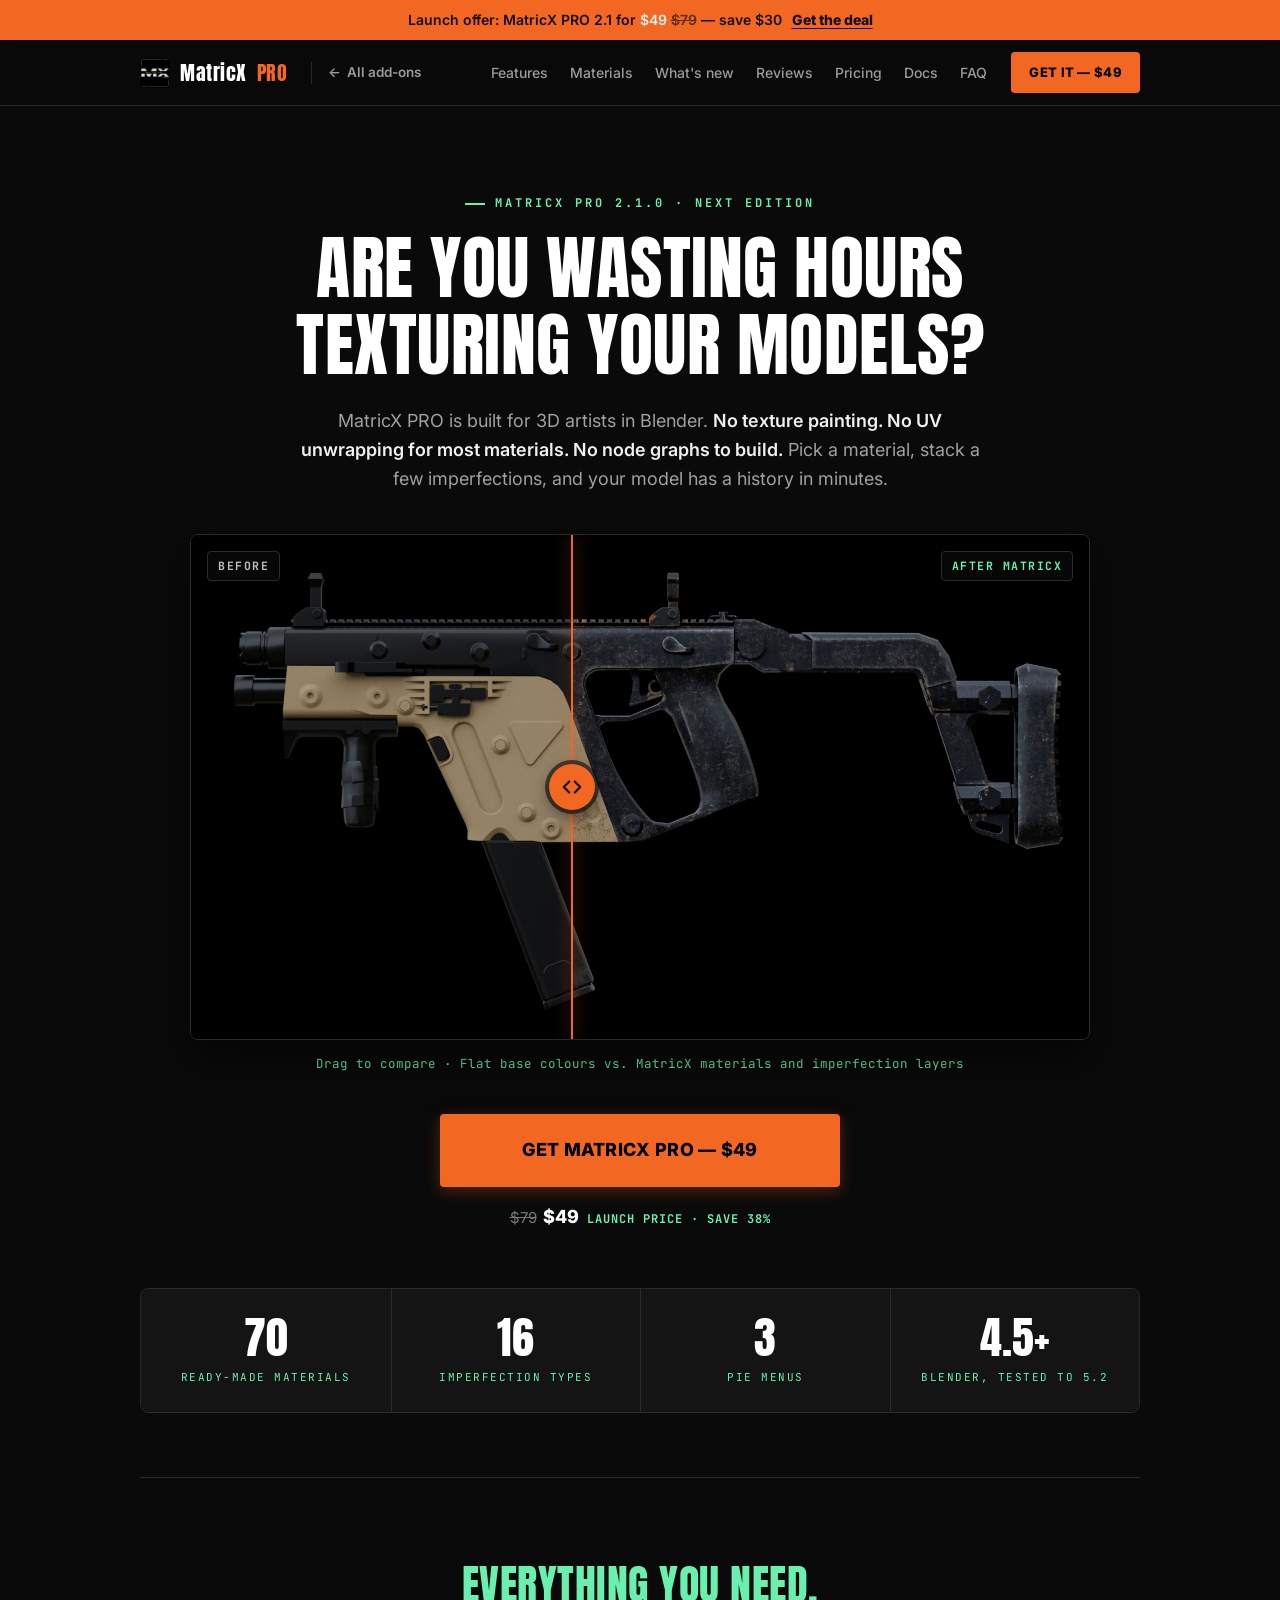
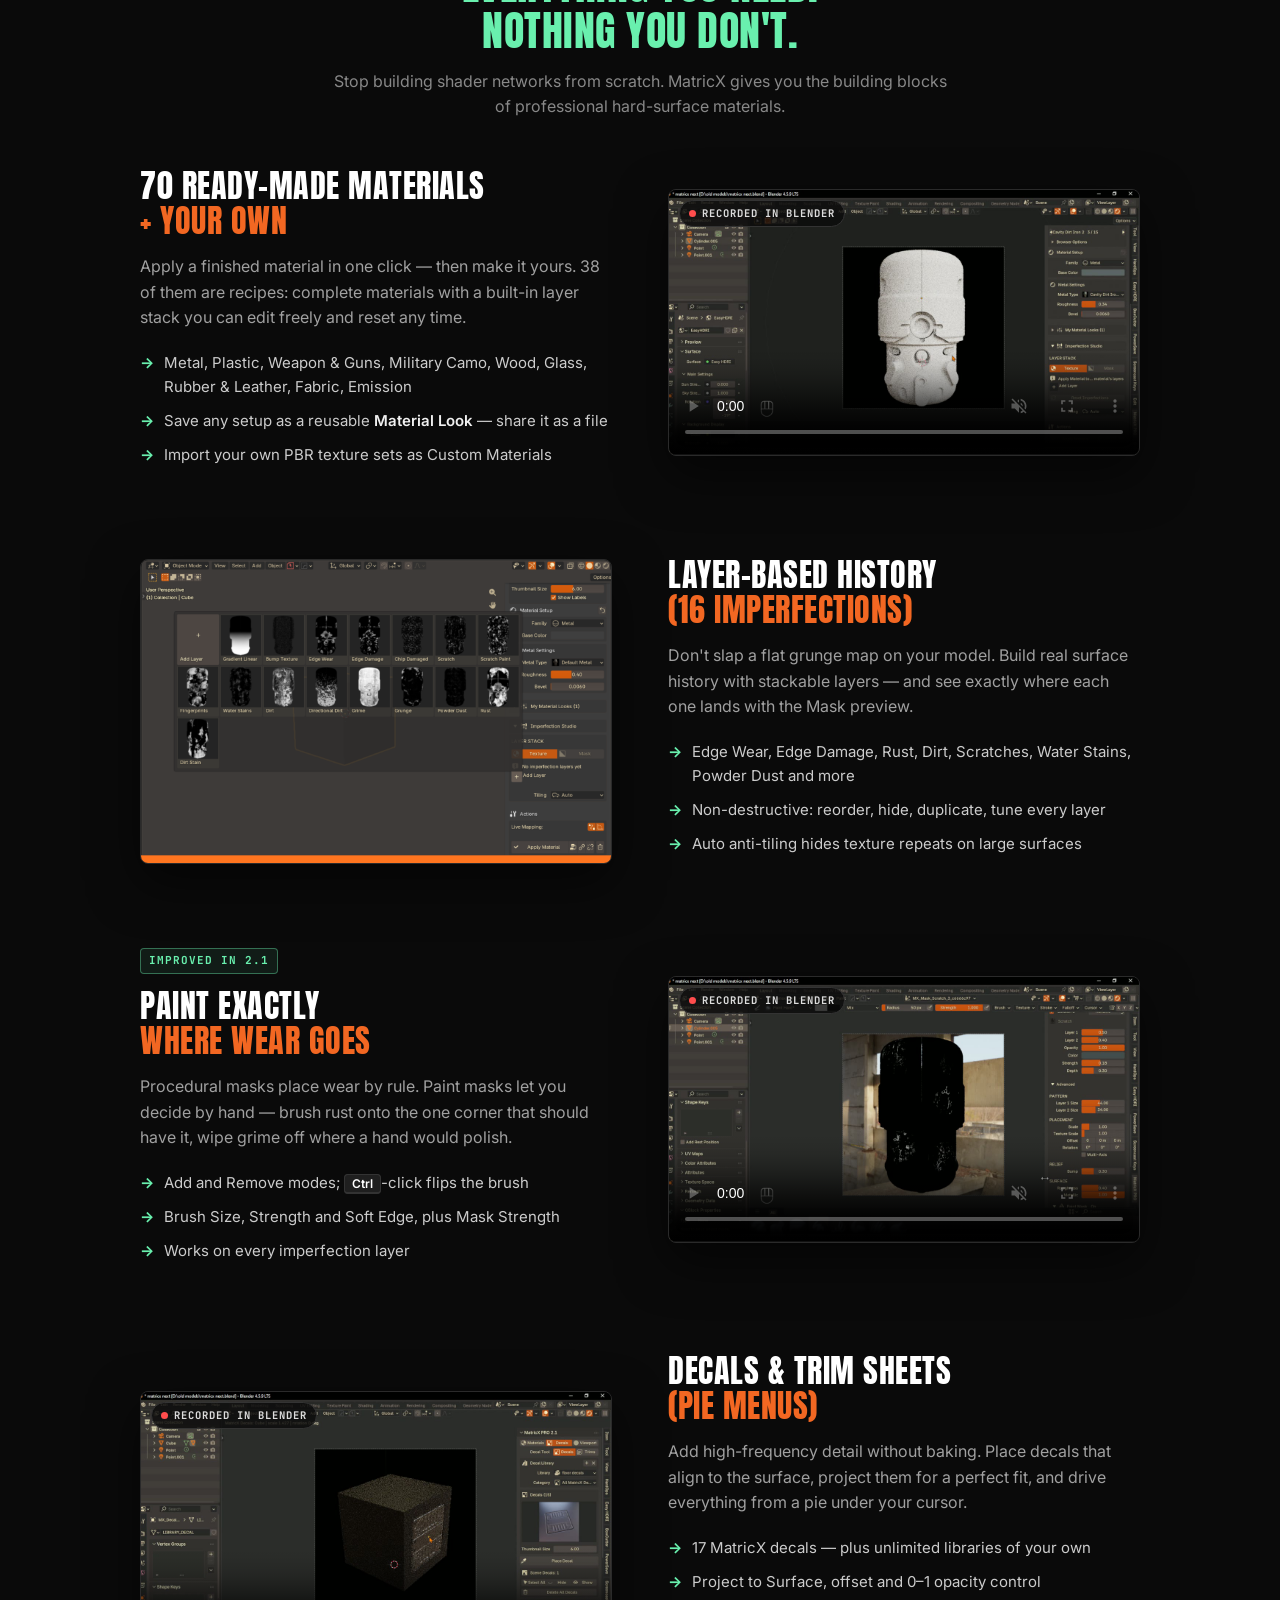
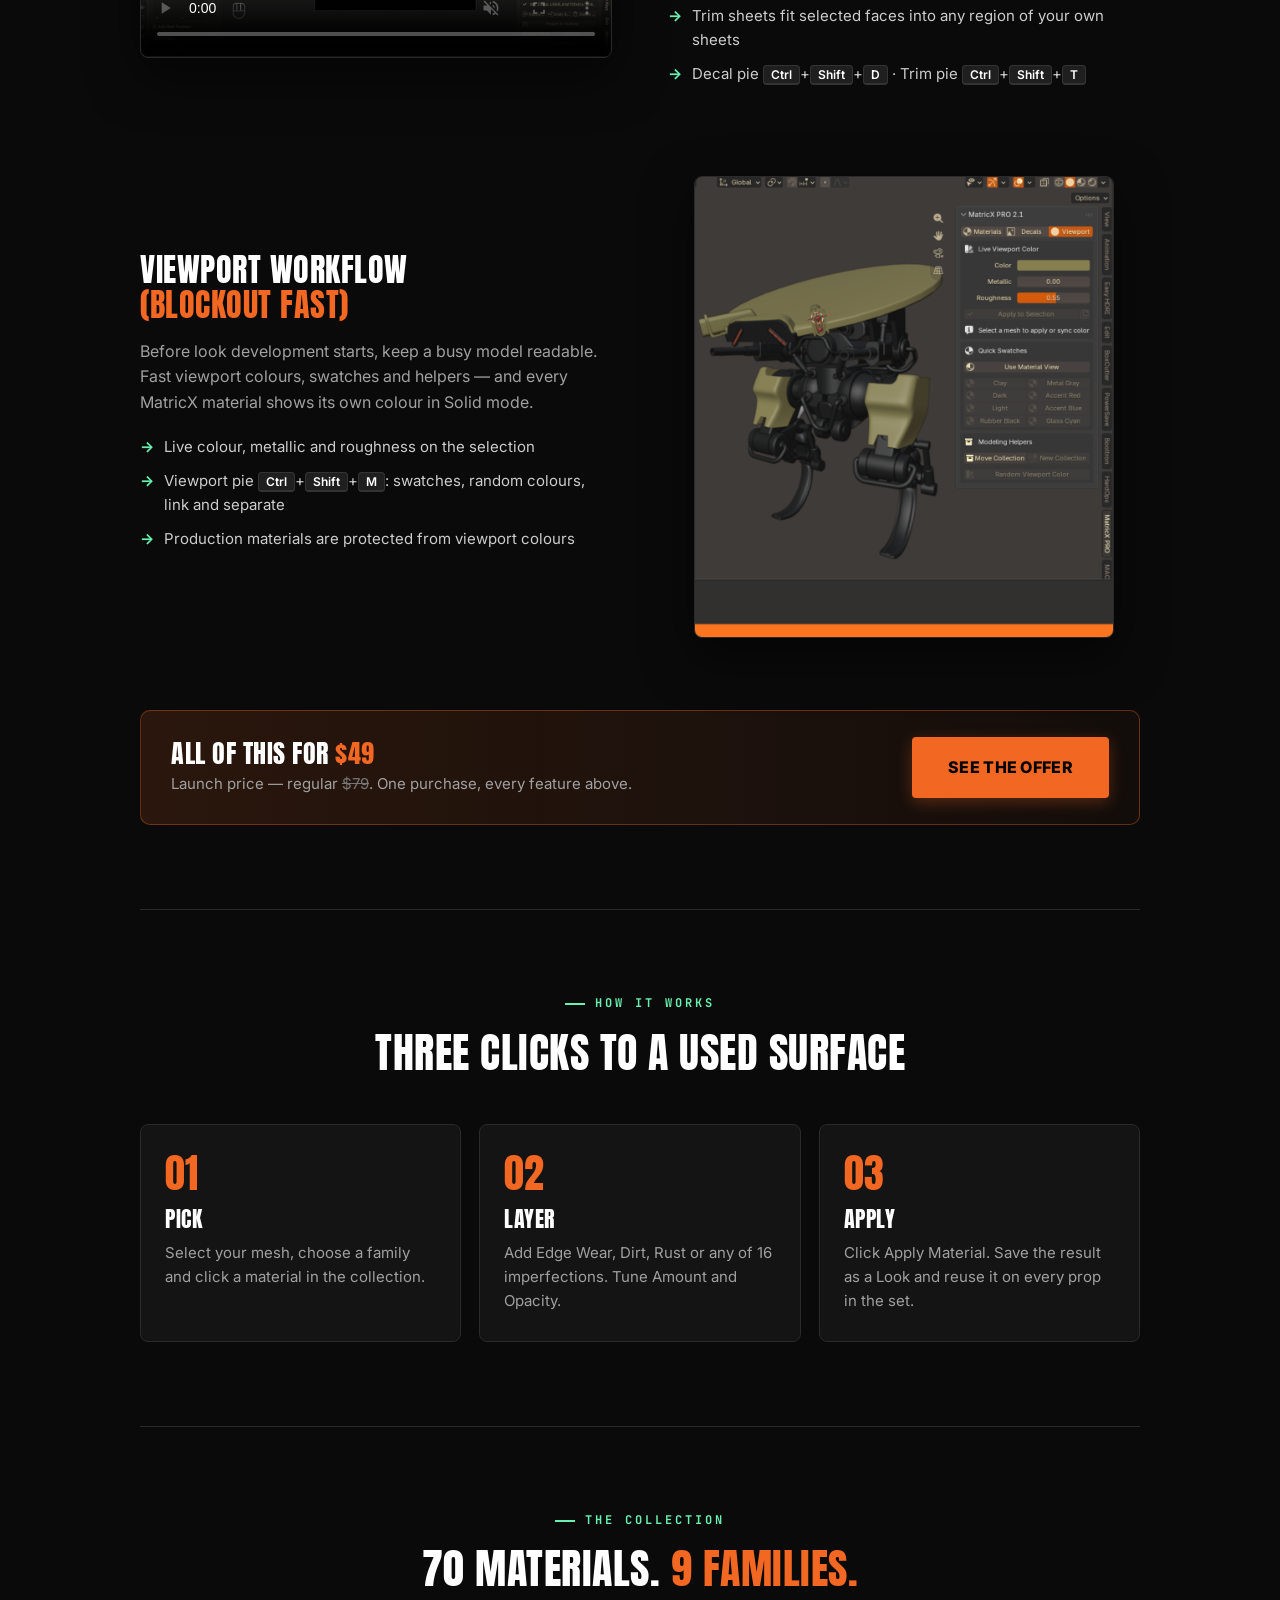
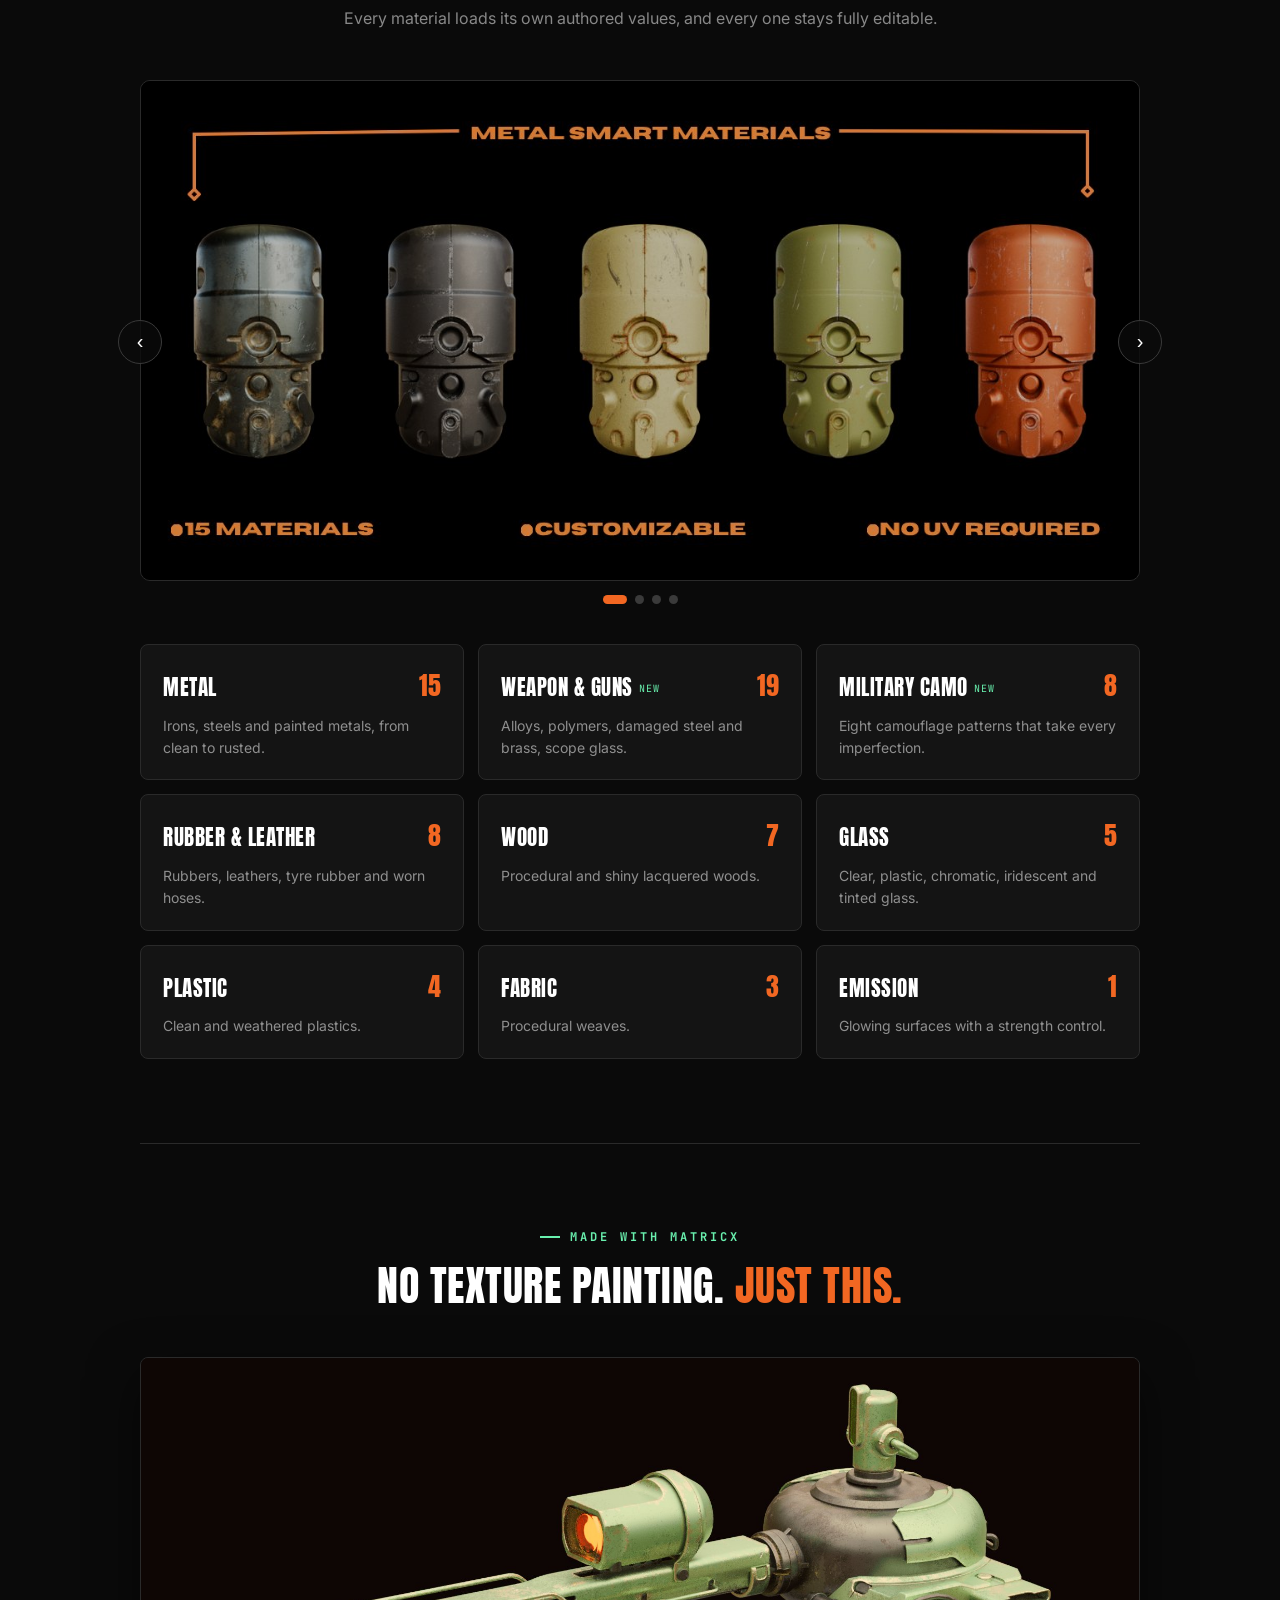
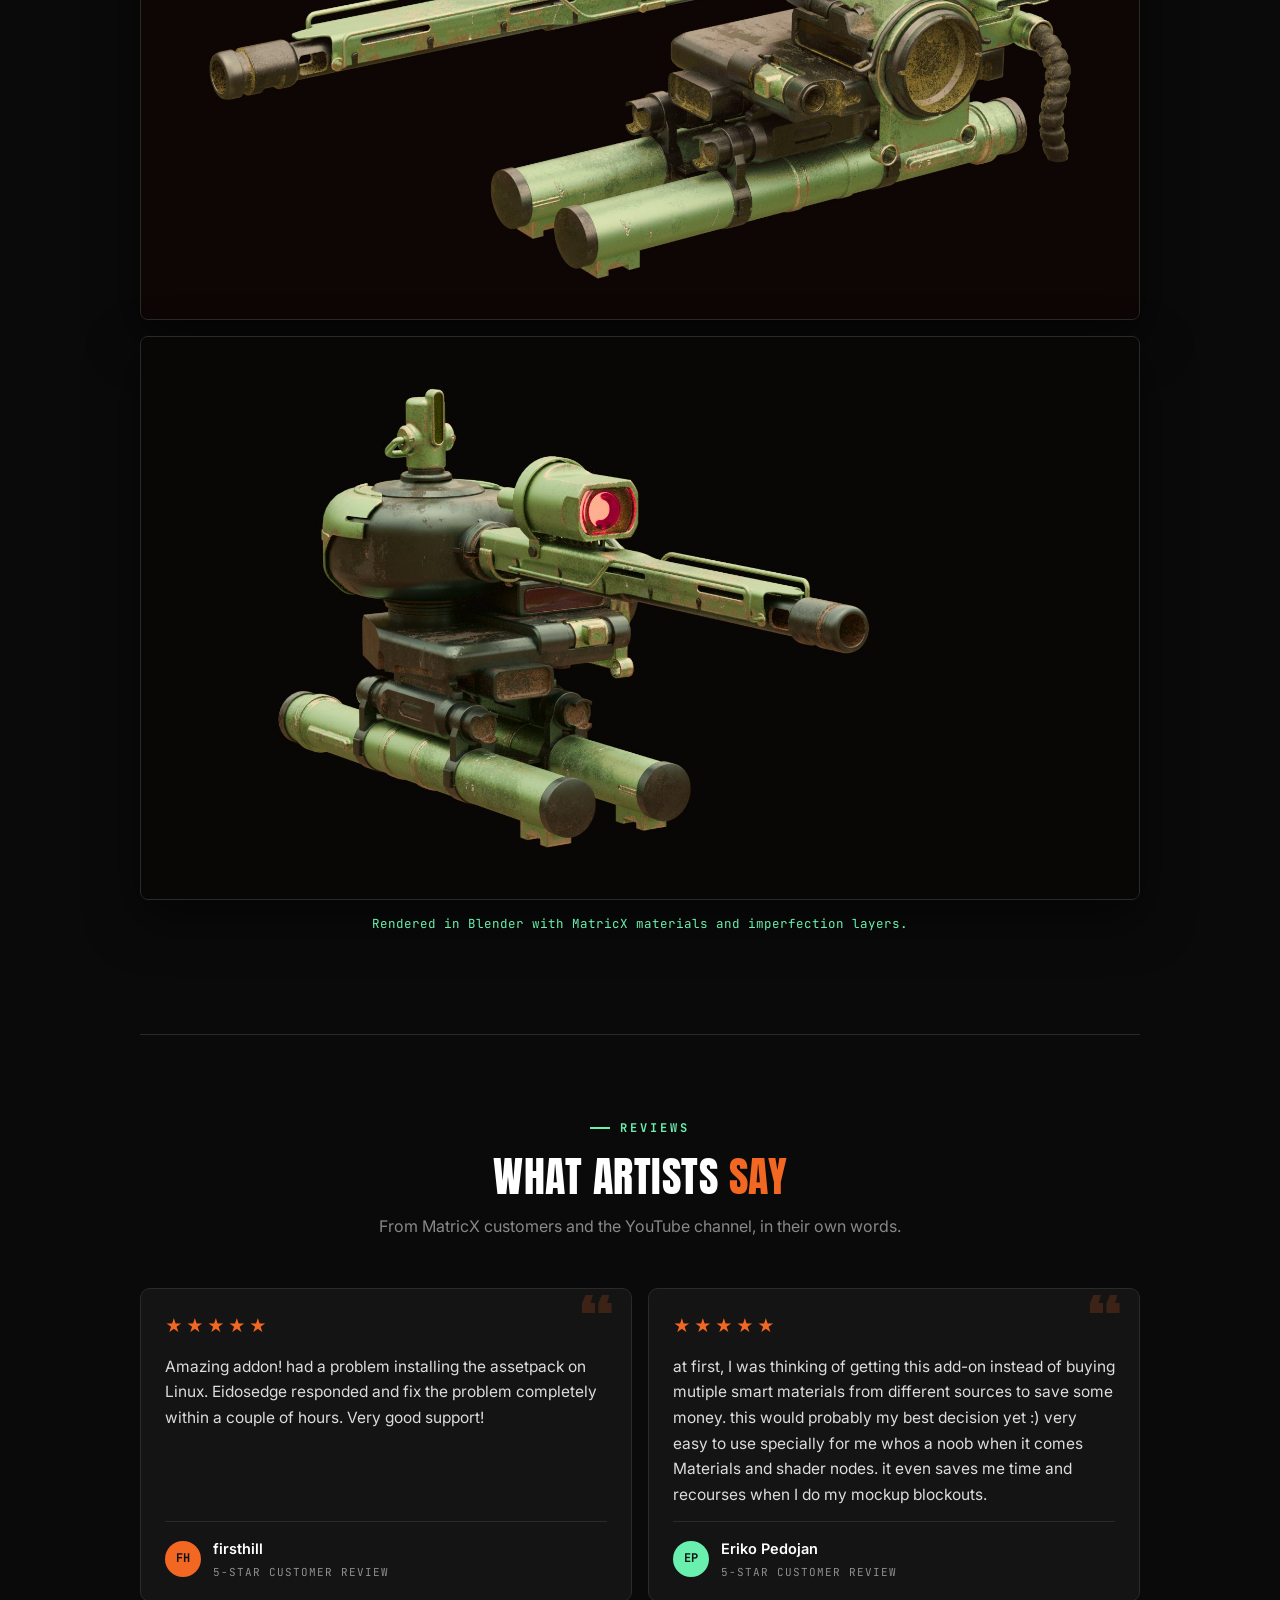
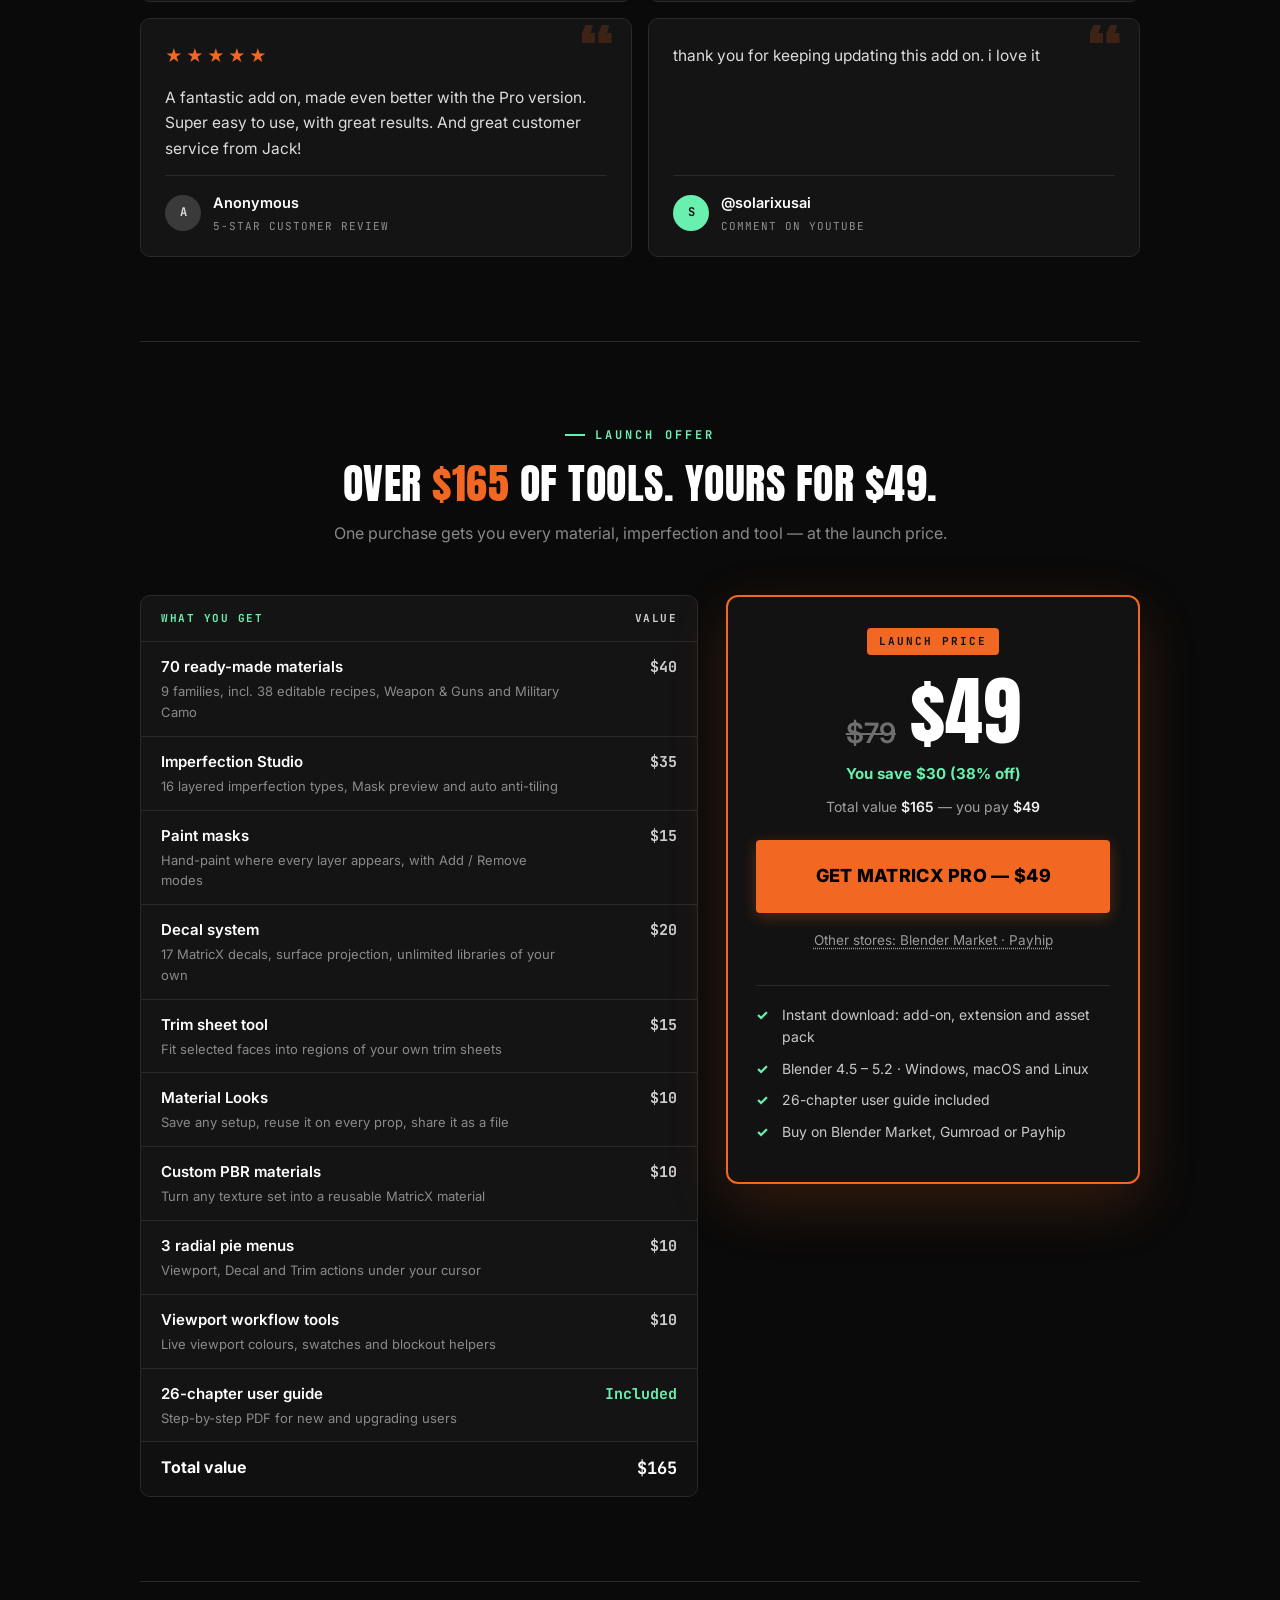
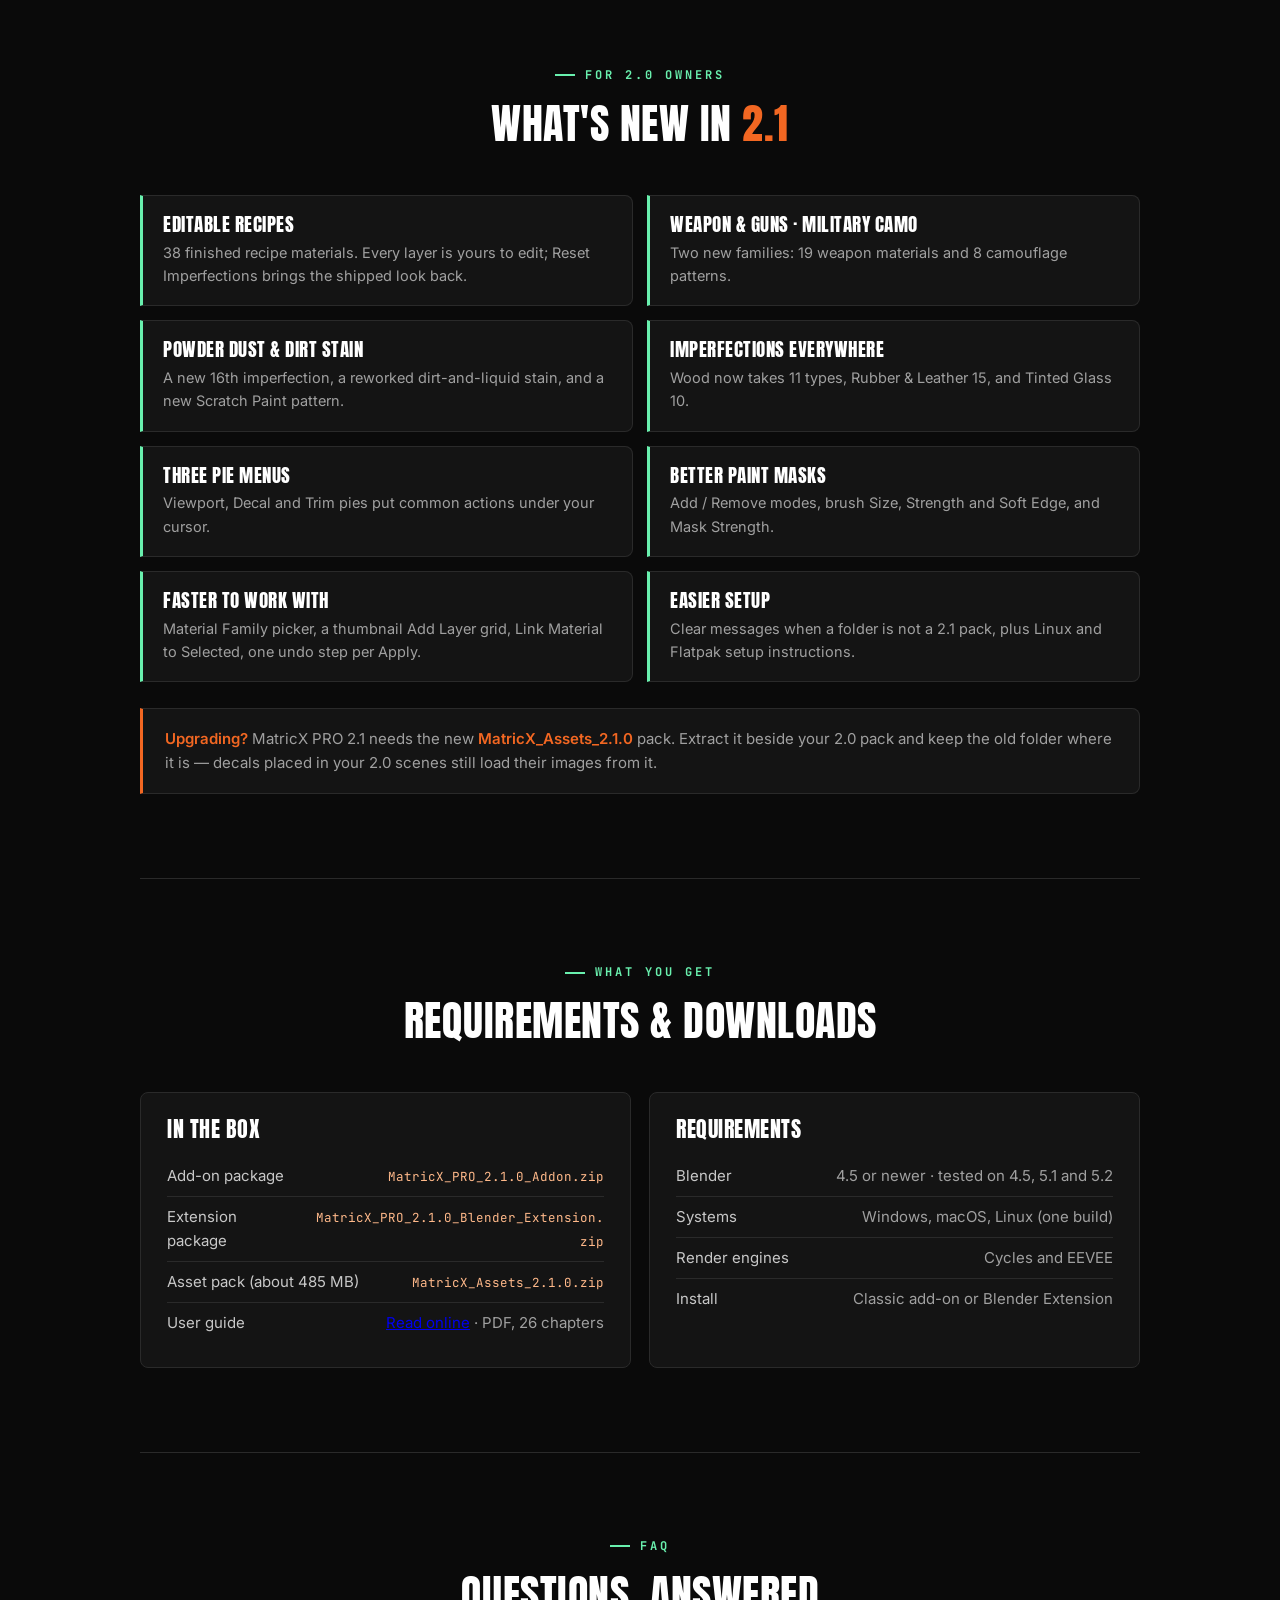
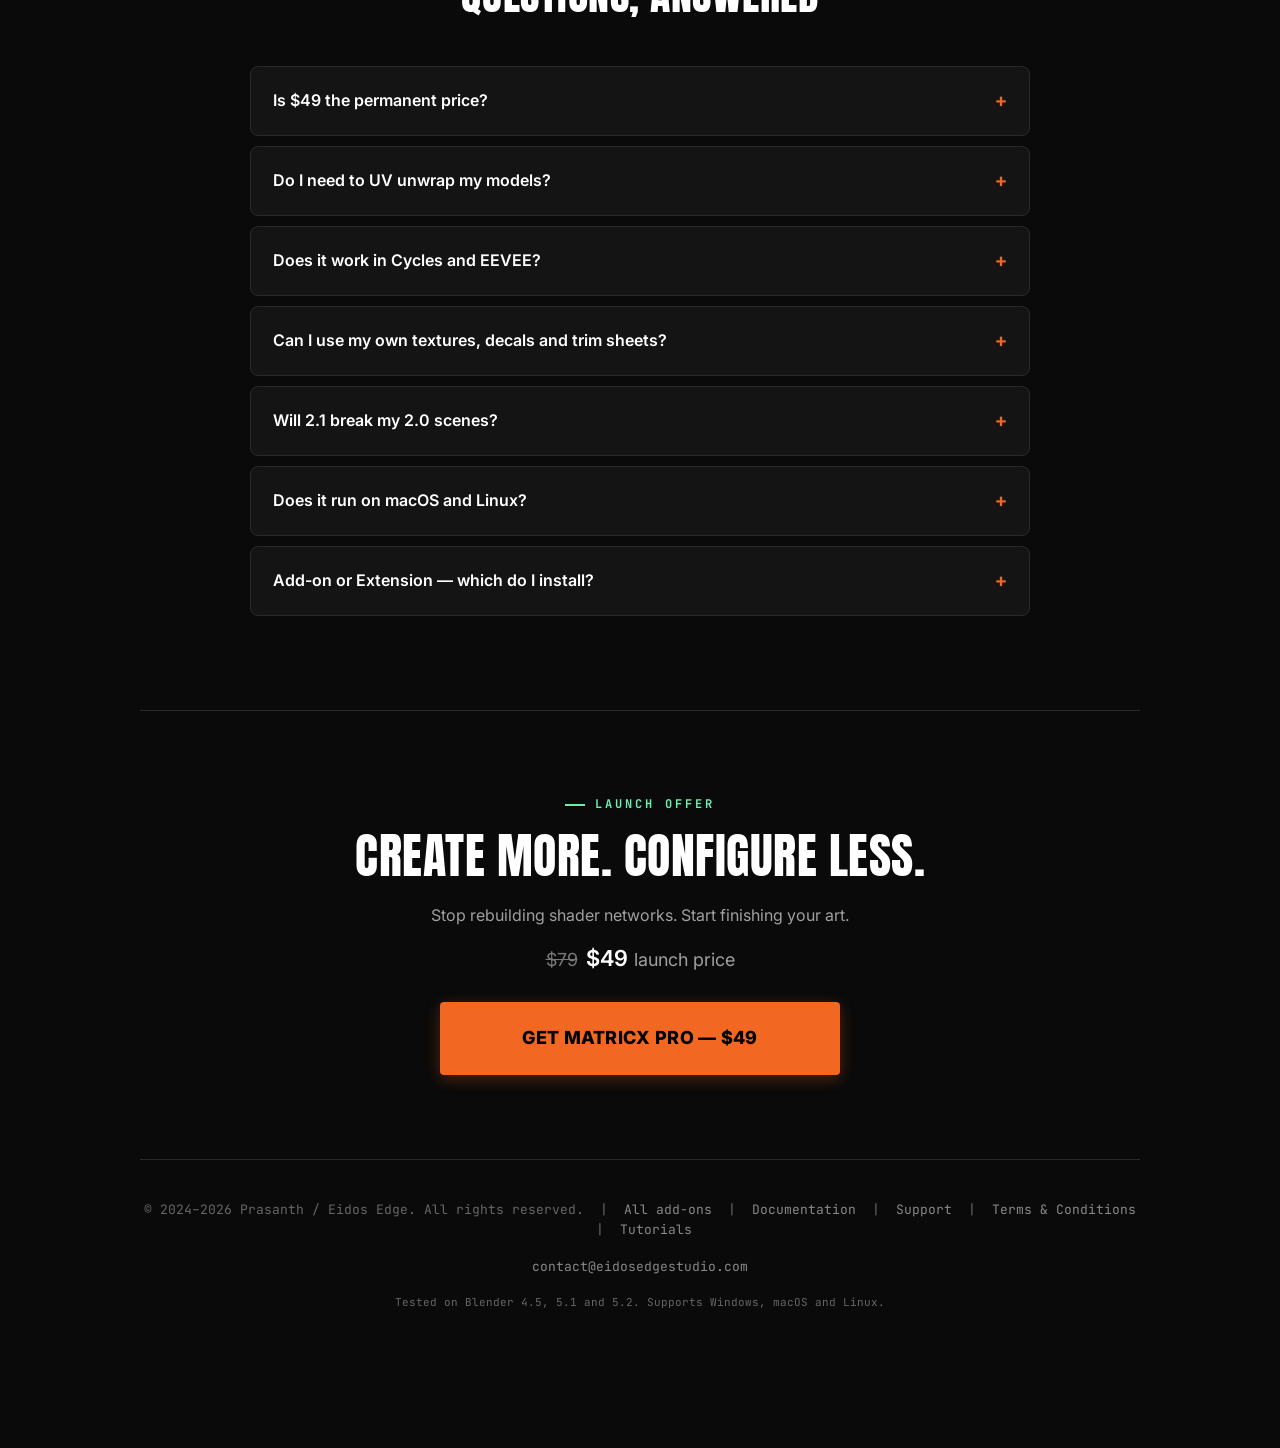
==== commit 8635da48: "MatricX PRO cover: new image (Cavity Dirt Iron part in sand beside the 2.1 panel); cache version v=2" ====
--- a/index.html
+++ b/index.html
@@ -11,14 +11,14 @@
 <meta property="og:url" content="https://eidosedgestudio.com/MatricX-Pro-Page/">
 <meta property="og:title" content="MatricX PRO 2.1 — Stop Wasting Time Texturing">
 <meta property="og:description" content="70 ready-made materials and 16 layered imperfections for Blender 4.5–5.2.">
-<meta property="og:image" content="https://eidosedgestudio.com/MatricX-Pro-Page/assets/pro-thumbnail.jpg?v=1">
+<meta property="og:image" content="https://eidosedgestudio.com/MatricX-Pro-Page/assets/pro-thumbnail.jpg?v=2">
 <meta property="og:image:width" content="1200">
 <meta property="og:image:height" content="600">
 <meta property="og:image:alt" content="MatricX PRO 2.1: a weathered rotor hub finished with MatricX materials, beside the MatricX PRO panel.">
 <meta name="twitter:card" content="summary_large_image">
 <meta name="twitter:title" content="MatricX PRO 2.1 — Stop Wasting Time Texturing">
 <meta name="twitter:description" content="70 ready-made materials and 16 layered imperfections for Blender 4.5–5.2.">
-<meta name="twitter:image" content="https://eidosedgestudio.com/MatricX-Pro-Page/assets/pro-thumbnail.jpg?v=1">
+<meta name="twitter:image" content="https://eidosedgestudio.com/MatricX-Pro-Page/assets/pro-thumbnail.jpg?v=2">
 <meta name="twitter:image:alt" content="MatricX PRO 2.1: a weathered rotor hub finished with MatricX materials, beside the MatricX PRO panel.">
 <link rel="icon" href="https://eidosedgestudio.com/favicon.ico" sizes="any">
 <link rel="icon" type="image/png" href="https://eidosedgestudio.com/logo.png">
